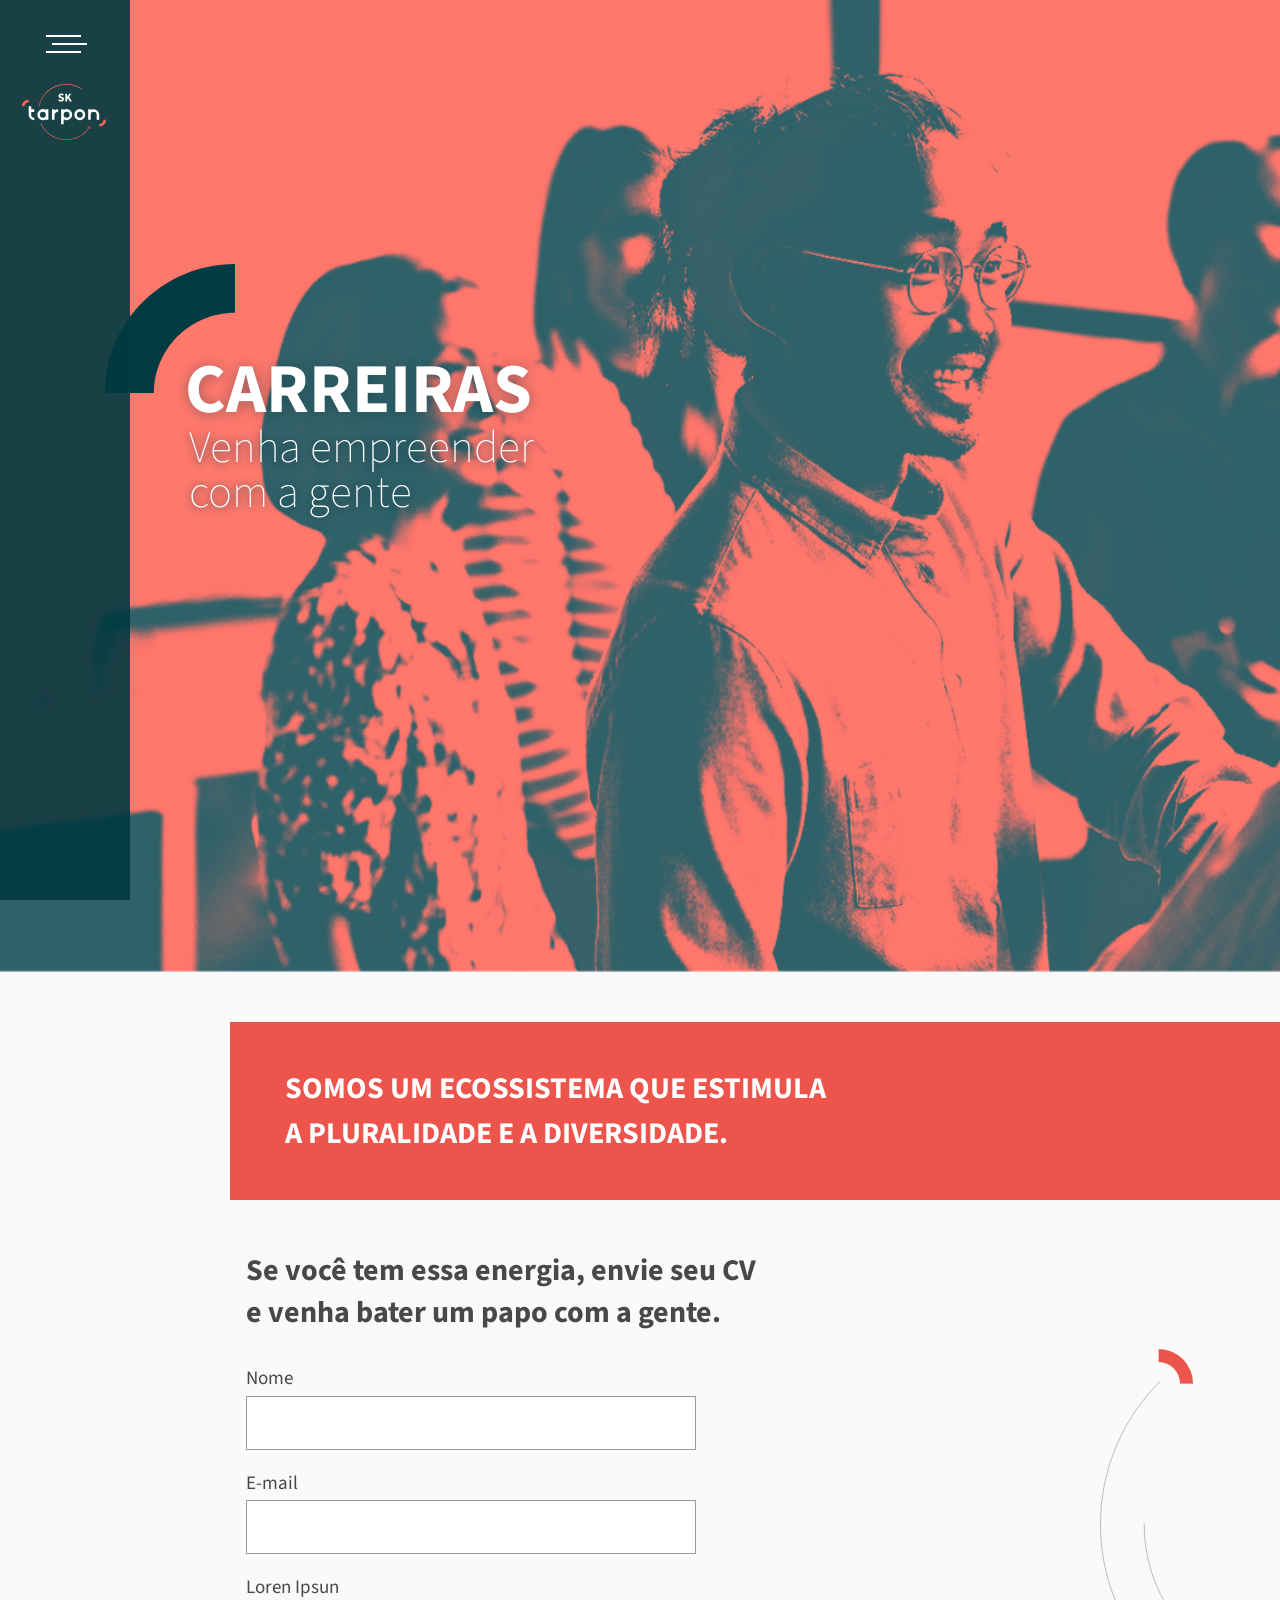
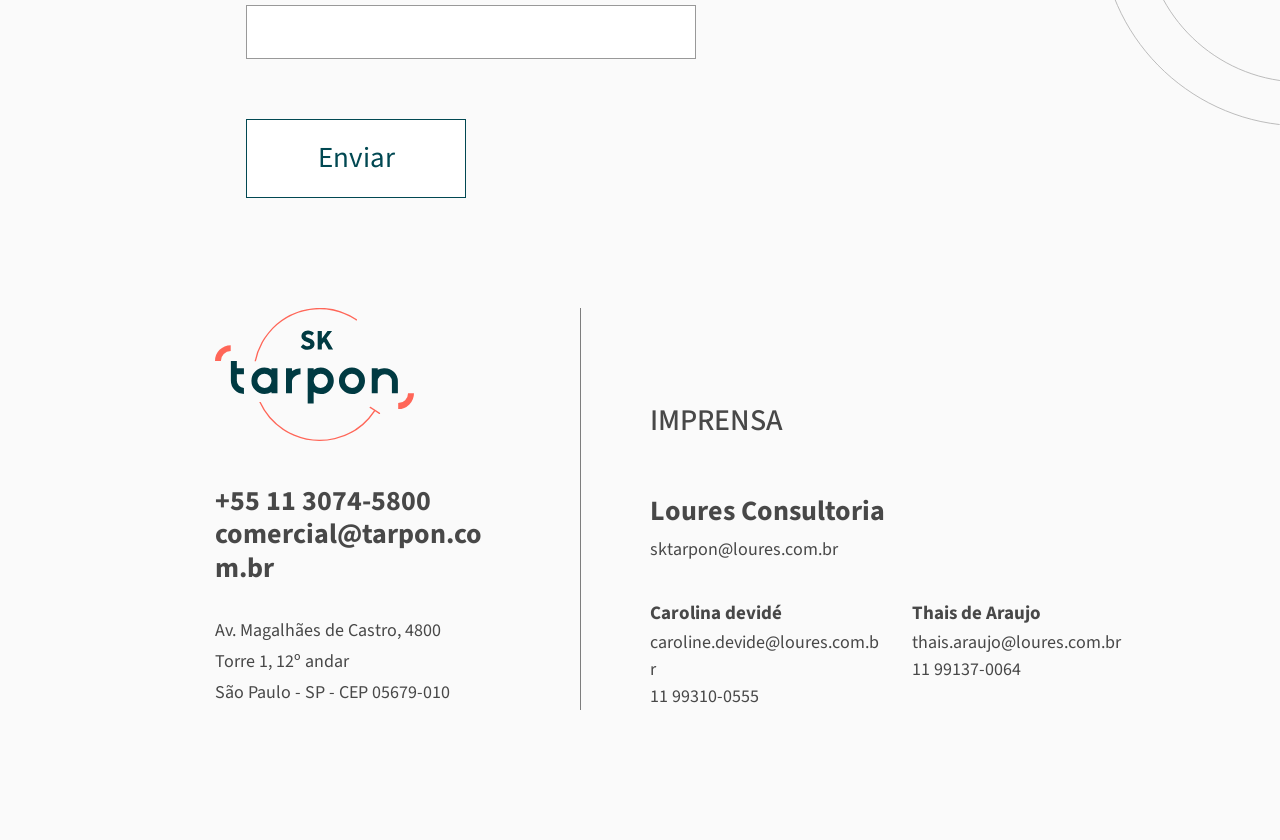
==== pages/carreira.html @ 8fcf35c8 "Add carreiras page" ====
<!DOCTYPE html>
<html lang="en">

    <head>
        <!-- partial:../partials/__head.html -->

        
        <meta charset="UTF-8">
        <meta name="viewport" content="width=device-width, initial-scale=1.0">
        <meta http-equiv="X-UA-Compatible" content="ie=edge">
        <title>SK Tarpon • Mais do que uma gestora, um HUB de empreendedorismo.</title>
        <link rel="icon" href="/images/ico/favicon.png"/>

        <!-- Load META-TAGS for SEO -->
        <meta http-equiv="Content-Type" content="text/html; charset=utf-8"/>
        <meta name="keywords" content=""/>
        <META NAME="Googlebot" CONTENT="index,follow">
        <META NAME="robots" CONTENT="index,follow">
        <META NAME="Identifier-URL" CONTENT="http://www.sktarpon.com.br">
        <META NAME="url" CONTENT="http://www.sktarpon.com.br">
        <META NAME="Language" CONTENT="PT-BR">
        <META NAME="content-language" CONTENT="pt-br">
        <META NAME="distribution" CONTENT="Global">
        <META NAME="coverage" CONTENT="Worldwide">
        <META NAME="Author" CONTENT="SKTarpon">
        <META NAME="Generator" CONTENT="">
        <meta
            name="description"
            content="Mais do que uma gestura, um hub de empreendedorismo."/>

        <!-- Load META-TAGS for SOCIAL MEDIAS -->
        <meta property="og:title" content="SK Tarpon">
        <meta
            property="og:description"
            content="Mais do que uma gestura, um hub de empreendedorismo.">
        <meta property="og:image" content="http://www.sktarpon.com.br">
        <meta property="og:url" content="http://www.sktarpon.com.br">
        <meta property="og:type" content="website"/>
        <meta name="twitter:card" content="summary_large_image">
        <meta property="og:site_name" content="dom.com.br">
        <meta name="twitter:image:alt" content="Title">
        <meta property="fb:app_id" content="_app_id"/>
        <meta name="twitter:site" content="@app">

        <!-- Load Font -->
        <link rel="preconnect" href="https://fonts.gstatic.com">
        <link href="https://fonts.googleapis.com/css2?family=Source+Sans+Pro:wght@200;300;400;600;700&display=swap" rel="stylesheet">

        <!-- Vendor JS -->
        <script src="../vendors/js/vendor.bundle.base.js" defer></script>

        <!-- Custom JS -->
        <script src="../js/main.js" defer></script>
        <script src="../js/carousels.js" defer></script>
        <script src="../js/responsivenav.js" defer></script>
        <script src="../js/modal.js" defer></script>
        <script src="../js/forms.js" defer></script>
        <script src="../js/parallax.js" defer></script>
        <script src="../js/inputmasks.js" defer></script>

        <!-- Vendor CSS -->
        <link rel="stylesheet" href="../vendors/css/vendor.bundle.base.css">

        <!-- Custom CSS -->
        <link rel="stylesheet" href="../css/style.css">

        <!-- Load FONT AWESOME -->
        <link
            rel="stylesheet"
            href="https://use.fontawesome.com/releases/v5.8.2/css/all.css"
            integrity="sha384-oS3vJWv+0UjzBfQzYUhtDYW+Pj2yciDJxpsK1OYPAYjqT085Qq/1cq5FLXAZQ7Ay"
            crossorigin="anonymous">
        <link
            rel="stylesheet"
            href="https://stackpath.bootstrapcdn.com/font-awesome/4.7.0/css/font-awesome.min.css">


        <!-- partial -->
    </head>

    <body class="wow fadeIn">
        <!-- partial:../partials/__main-nav.html -->

        <nav class="main-nav wow fadeInLeft" data-wow-delay="0.3s" id="main-nav">
    <div class="main-nav__bg"></div>
    <div class="main-nav__content">
        <div class="main-nav__top">
            <button data-toggle="main-nav" class="main-nav__toggler">
                <div></div>
                <div></div>
                <div></div>
            </button>
            <div class="main-nav__brand">
                <a href="#">
                    <img src="../images/ico/logo.svg" alt="Logo SKTarpon">
                </a>
            </div>
        </div>
        <div class="main-nav__inner">
            <ul class="main-nav__links">
                <li>
                    <a href="#">Home</a>
                </li>
                <li>
                    <a href="#">A SK Tarpon</a>
                </li>
                <li>
                    <a href="#">Ecossistema SK Tarpon</a>
                </li>
                <li>
                    <a href="#">Nosso DNA</a>
                </li>
                <li>
                    <a href="#">Nosso time</a>
                </li>
                <li>
                    <a href="#">Carreiras</a>
                </li>
                <li>
                    <a href="#">Imprensa</a>
                </li>
            </ul>

            <div class="main-nav__contacts">
                <p>
                    <b>+55 11 3074-5800</b>
                    <br/>
                    <b>comercial@tarpon.com.br</b>
                </p>
                <p>
                    Av. Magalhães de Castro, 4800<br/>
                    Torre 1, 12º andar
                    <br/>
                    São Paulo - SP - CEP 05679-010
                </p>

                <div class="langs">
                    <a href="#" class="active">PT</a>
                    |
                    <a href="#">EN</a>
                    |
                    <a href="#">ESP</a>
                </div>
            </div>
        </div>
    </div>
</nav>

        <!-- partial -->

        <main>
            <section
                id="interna-header"
                class="interna-header wow zoomIn"
                data-wow-delay="0.3s"
                style="background-image: url('../images/bg/bg-carreira.png');">
                <div class="interna-container">
                    <div class="container">
                        <div class="interna-header__caption">
                            <h1 class="title wow fadeInUp mt-5" data-wow-delay="0.4s">
                                <img
                                    src="../images/bg/shape-header-blue.svg"
                                    alt=""
                                    class="shape-top wow fadeInLeft"
                                    data-wow-delay="0.6s">
                                Carreiras
                            </h1>
                            <h2 class="subtitle wow fadeInUp" data-wow-delay="0.6s">
                                <p>
                                    Venha empreender
                                    <br/>
                                    com a gente
                                </p>
                            </h2>
                        </div>
                    </div>
                </div>
            </section>

            <section id="carreiras" class="carreiras">
                <img src="../images/bg/shape-right-2.svg" alt="" class="shape-right">
                <div class="carreiras__banner wow fadeInRight" data-wow-delay="0.3s">
                    <h4 class="title">
                        Somos um ecossistema que estimula a pluralidade e a diversidade.
                    </h4>
                </div>
                <div class="container-interna">
                    <div class="container">
                        <div class="content">
                            <h2 class="carreiras__title wow fadeInUp" data-wow-delay="0.4s">
                                <p>Se você tem essa energia, envie seu CV e venha bater um papo com a gente.</p>
                            </h2>

                            <form id="carreiras-form" action="#" class="carreiras__form">
                                <div class="input-group  wow fadeInUp" data-wow-delay="0.5s">
                                    <label for="#">Nome</label>
                                    <input type="text" name="nome">
                                </div>
                                <div class="input-group  wow fadeInUp" data-wow-delay="0.5s">
                                    <label for="#">E-mail</label>
                                    <input type="text" name="email">
                                </div>
                                <div class="input-group  wow fadeInUp" data-wow-delay="0.5s">
                                    <label for="#">Loren Ipsun</label>
                                    <input type="text" name="loren">
                                </div>

                                <button type="submit" class="submit wow fadeInUp">
                                    <span class="text">Enviar
                                    </span>
                                    <img class="arrow" src="../images/ico/custom-arrow-2.png" alt="">
                                </button>
                            </form>
                        </div>
                    </div>
                </div>
            </section>
        </main>

        <div class="nosso-time__modal" id="time-modal-1" data-visible="false">
            <button
                class="close"
                data-toggle="time-modal"
                data-target="#time-modal-1"
                title="fechar"></button>
            <div class="content">

                <img src="../images/bg/grafismo-linha.svg" alt="" class="shape-left">

                <div class="row h-100">
                    <div class="col-lg-6 pt-lg-3">
                        <div class="about ">
                            <h3 class="nome">
                                Marcelo Lima
                            </h3>
                            <h4 class="cargo">
                                Cofundador da SK Tarpon,<br/>
                                e 10b
                            </h4>
                            <div class="desc pr-lg-5">
                                <div class="pr-xl-4">
                                    <p>
                                        Formado em Direito pela Universidade de São Paulo (USP), tem MBA pela Fundação
                                        Getúlio Vargas (FGV) e estudou na Escola de Negócios da Universidade de
                                        Stanford, nos Estados Unidos.</p>
                                    <p>Anteriormente, foi vice-presidente do Itaú BBA e trabalhou em instituições
                                        americanas como Merrill Lynch e JP Morgan Chase & Co.</p>
                                    <p>
                                        É membro do conselho de administração da Petlove (negócio controlado pelo fundo
                                        Kamaroopin) e integrou a administração de empresas como Hering, Somos Educação e
                                        Cremer.
                                    </p>
                                </div>
                            </div>
                            <div class="social">
                                <a href="#" title="Linkedin">
                                    <img src="../images/ico/linkdin-lg.png" alt="">
                                </a>
                            </div>
                        </div>
                    </div>
                    <div class="col-lg-6 right">
                        <div class="depoimento">
                            <p>
                                A 10b nasceu a partir de um diagnóstico: até 2050, o mundo terá 10 bilhões de
                                pessoas. Alimentar tanta gente será um desafio. Nossa visão estratégica é criar
                                uma plataforma que una agronegócio e alimentação. Estamos certos de que
                                estaremos bem posicionados nesses setores.
                            </p>
                        </div>
                    </div>
                </div>
            </div>
        </div>

        <div class="nosso-time__modal" id="time-modal-2" data-visible="false">
            <button
                class="close"
                data-toggle="time-modal"
                data-target="#time-modal-2"
                title="fechar"></button>
            <div class="content">

                <img src="../images/bg/grafismo-linha.svg" alt="" class="shape-left">

                <div class="row h-100">
                    <div class="col-lg-6 pt-lg-3">
                        <div class="about ">
                            <h3 class="nome">
                                Pedro Faria
                            </h3>
                            <h4 class="cargo">
                                Cofundador da SK Tarpon,<br/>
                                Tarpon e Kamaroopin
                            </h4>
                            <div class="desc pr-lg-5">
                                <div class="pr-xl-4">
                                    <p>
                                        Pedro é formado em Administração pela Fundação Getúlio Vargas e tem MBA em
                                        Finanças e Empreendedorismo pela Escola de Negócios da Universidade de Chicago.</p>
                                    <p>
                                        É presidente da Petlove e conselheiro do Consorciei – dois negócios do portfólio
                                        da Kamaroopin.</p>
                                    <p>É, ainda, associado fundador do Estímulo 2020.
                                    </p>
                                    <p>Exerceu, durante três anos, a função de CEO da BRF.</p>
                                </div>
                            </div>
                            <div class="social">
                                <a href="#" title="Linkedin">
                                    <img src="../images/ico/linkdin-lg.png" alt="">
                                </a>
                            </div>
                        </div>
                    </div>
                    <div class="col-lg-6 right">
                        <div class="depoimento pr-lg-5">
                            <div class="pr-lg-5">
                                <div class="pr-lg-5">
                                    <div class="pr-lg-5">
                                        <div class="pr-lg-5">
                                            <div class="pr-lg-5">
                                                <p>
                                                    Queremos atribuir significado às coisas. Não existe crescimento sem um propósito
                                                    nítido. Para isso, investimos nossos esforços em conhecer bem o cliente. Temos
                                                    foco. Esse é o nosso diferencial competitivo na Kamaroopin.
                                                </p>
                                            </div>
                                        </div>
                                    </div>
                                </div>
                            </div>
                        </div>
                    </div>
                </div>
            </div>
        </div>

        <div class="nosso-time__modal" id="time-modal-3" data-visible="false">
            <button
                class="close"
                data-toggle="time-modal"
                data-target="#time-modal-3"
                title="fechar"></button>
            <div class="content">

                <img src="../images/bg/grafismo-linha.svg" alt="" class="shape-left">

                <div class="row h-100">
                    <div class="col-lg-6">
                        <div class="about">
                            <h3 class="nome">
                                Vasco Oliveira
                            </h3>
                            <h4 class="cargo">
                                Cofundador da SK Tarpon<br/>
                                e Niche Partners
                            </h4>
                            <div class="desc">
                                <p>
                                    Formado em Direito pela Universidade de São Paulo (USP), tem MBA pela Fundação
                                    Dom Cabral e MBA pela Fundação Getulio Vargas (FGV).
                                </p>
                                <p>Acumula 22 anos de experiência na AGV Logística, empresa que fundou em 1998 e
                                    onde exerceu o cargo de CEO e de presidente do Conselho de Administração até
                                    2020.</p>
                                <p>
                                    Está ainda no Instituto C, uma organização social sem fins lucrativos, como
                                    membro do Conselho de Administração desde 2016. Foi também presidente do
                                    Conselho da Abol Brasil (Associação Brasileira de Operadores Logísticos).</p>
                            </div>
                            <div class="social">
                                <a href="#" title="Linkedin">
                                    <img src="../images/ico/linkdin-lg.png" alt="">
                                </a>
                            </div>
                        </div>
                    </div>
                    <div class="col-lg-6 right pr-lg-5">
                        <div class="depoimento pr-lg-5">
                            <div class="pr-lg-5">
                                <div class="pr-lg-5">
                                    <div class="pr-lg-5">
                                        <div class="pr-lg-5">
                                            <p>
                                                Sabemos bem a dor de quem é empreendedor. Com a Niche Partners, vamos estruturar
                                                esse conhecimento. Queremos fomentar negócios de nicho perenes, que entreguem
                                                resultados sustentáveis a longo prazo. Essa é a nossa visão.
                                            </p>
                                        </div>
                                    </div>
                                </div>
                            </div>
                        </div>
                    </div>
                </div>
            </div>
        </div>

        <div class="nosso-time__modal" id="time-modal-4" data-visible="false">
            <button
                class="close"
                data-toggle="time-modal"
                data-target="#time-modal-4"
                title="fechar"></button>
            <div class="content">

                <img src="../images/bg/grafismo-linha.svg" alt="" class="shape-left">

                <div class="row h-100">
                    <div class="col-lg-6 pt-lg-3">
                        <div class="about ">
                            <h3 class="nome">
                                Zeca Magalhães
                            </h3>
                            <h4 class="cargo">
                                Cofundador da SK Tarpon,<br/>
                                Tarpon Capital e Omega Energia
                            </h4>
                            <div class="desc pr-lg-5">
                                <div class="pr-xl-4">
                                    <p>Fundou a Tarpon em 2002, com apenas 24 anos de idade.
                                    </p>

                                    <p>Em sua carreira, acumula passagens por empresas como Banco Patrimônio/Salomon
                                        Brothers, JP Morgan/Chase, GP Investimentos e Semco Group.</p>

                                    <p>Em 2016 foi um dos nomes entrevistados no livro “Fora da Curva” (Portfolio
                                        Penguin, 216 páginas), onde faz reflexões sobre o mundo dos investimentos e
                                        comenta erros e acertos antes de investir.</p>
                                </div>
                            </div>
                            <div class="social">
                                <a href="#" title="Linkedin">
                                    <img src="../images/ico/linkdin-lg.png" alt="">
                                </a>
                            </div>
                        </div>
                    </div>
                    <div class="col-lg-6 right pr-lg-5">
                        <div class="depoimento pr-lg-5">
                            <div class="pr-lg-5">
                                <div class="pr-lg-5">
                                    <div class="pr-lg-4">

                                        <p>
                                            Evoluímos. Incorporamos novos aprendizados. O ecossistema SK Tarpon possibilita
                                            estruturar nossas teses com o perfil que sempre nos diferenciou: com propriedade
                                            e profundidade. Vamos investir em oportunidades que aliem boa governança e
                                            atenção total aos aspectos social e ambiental.
                                        </p>

                                    </div>
                                </div>
                            </div>
                        </div>
                    </div>
                </div>
            </div>
        </div>
    </div>

    <!-- partial:../partials/__footer.html -->

    <footer class="main-footer wow fadeInUp" data-wow-delay="0.3s">
    <div class="container-interna">
        <div class="container">
            <button class="scroll-top"></button>
            <div class="row">
                <div class="col-md-4">
                    <a href="#">
                        <img class="main-img" src="../images/ico/logo-footer.svg" alt=""></a>

                        <h3 class="mt-2 mt-lg-4">
                            +55 11 3074-5800
                            <br/>
                            comercial@tarpon.com.br
                        </h3>

                        <p class="mb-1 pt-2 mt-lg-4">
                            Av. Magalhães de Castro, 4800
                        </p>
                        <p class="mb-1">
                            Torre 1, 12º andar
                        </p>
                        <p class="mb-1">
                            São Paulo - SP - CEP 05679-010
                        </p>
                    </div>
                    <div class="col-md-8 right-content">
                        <h4 class="pt-3 pt-lg-5 mt-lg-4">
                            Imprensa
                        </h4>

                        <h3 class="pt-2 pt-lg-5">
                            Loures Consultoria
                        </h3>
                        <p>
                            sktarpon@loures.com.br
                        </p>

                        <div class="row pt-2 pt-lg-4">
                            <div class="col-lg-6">
                                <h6>
                                    Carolina devidé
                                </h6>
                                <p class="mb-0">
                                    caroline.devide@loures.com.br
                                    <br/>
                                    11 99310-0555
                                </p>
                            </div>
                            <div class="col-lg-6 mt-2 mt-lg-0">
                                <h6>
                                    Thais de Araujo
                                </h6>
                                <p class="mb-0">
                                    thais.araujo@loures.com.br<br/>
                                    11 99137-0064
                                </p>
                            </div>
                        </div>
                    </div>
                </div>
            </div>
        </div>
    </footer>

    <!-- partial -->

</body>

</html>
---- vendors/css/vendor.bundle.base.css ----
@charset "UTF-8";

/*!
 * animate.css -http://daneden.me/animate
 * Version - 3.7.0
 * Licensed under the MIT license - http://opensource.org/licenses/MIT
 *
 * Copyright (c) 2018 Daniel Eden
 */

@-webkit-keyframes bounce{0%,20%,53%,80%,to{-webkit-animation-timing-function:cubic-bezier(.215,.61,.355,1);-webkit-transform:translateZ(0);animation-timing-function:cubic-bezier(.215,.61,.355,1);transform:translateZ(0)}40%,43%{-webkit-animation-timing-function:cubic-bezier(.755,.05,.855,.06);-webkit-transform:translate3d(0,-30px,0);animation-timing-function:cubic-bezier(.755,.05,.855,.06);transform:translate3d(0,-30px,0)}70%{-webkit-animation-timing-function:cubic-bezier(.755,.05,.855,.06);-webkit-transform:translate3d(0,-15px,0);animation-timing-function:cubic-bezier(.755,.05,.855,.06);transform:translate3d(0,-15px,0)}90%{-webkit-transform:translate3d(0,-4px,0);transform:translate3d(0,-4px,0)}}@keyframes bounce{0%,20%,53%,80%,to{-webkit-animation-timing-function:cubic-bezier(.215,.61,.355,1);-webkit-transform:translateZ(0);animation-timing-function:cubic-bezier(.215,.61,.355,1);transform:translateZ(0)}40%,43%{-webkit-animation-timing-function:cubic-bezier(.755,.05,.855,.06);-webkit-transform:translate3d(0,-30px,0);animation-timing-function:cubic-bezier(.755,.05,.855,.06);transform:translate3d(0,-30px,0)}70%{-webkit-animation-timing-function:cubic-bezier(.755,.05,.855,.06);-webkit-transform:translate3d(0,-15px,0);animation-timing-function:cubic-bezier(.755,.05,.855,.06);transform:translate3d(0,-15px,0)}90%{-webkit-transform:translate3d(0,-4px,0);transform:translate3d(0,-4px,0)}}.bounce{-webkit-animation-name:bounce;-webkit-transform-origin:center bottom;animation-name:bounce;transform-origin:center bottom}@-webkit-keyframes flash{0%,50%,to{opacity:1}25%,75%{opacity:0}}@keyframes flash{0%,50%,to{opacity:1}25%,75%{opacity:0}}.flash{-webkit-animation-name:flash;animation-name:flash}@-webkit-keyframes pulse{0%{-webkit-transform:scaleX(1);transform:scaleX(1)}50%{-webkit-transform:scale3d(1.05,1.05,1.05);transform:scale3d(1.05,1.05,1.05)}to{-webkit-transform:scaleX(1);transform:scaleX(1)}}@keyframes pulse{0%{-webkit-transform:scaleX(1);transform:scaleX(1)}50%{-webkit-transform:scale3d(1.05,1.05,1.05);transform:scale3d(1.05,1.05,1.05)}to{-webkit-transform:scaleX(1);transform:scaleX(1)}}.pulse{-webkit-animation-name:pulse;animation-name:pulse}@-webkit-keyframes rubberBand{0%{-webkit-transform:scaleX(1);transform:scaleX(1)}30%{-webkit-transform:scale3d(1.25,.75,1);transform:scale3d(1.25,.75,1)}40%{-webkit-transform:scale3d(.75,1.25,1);transform:scale3d(.75,1.25,1)}50%{-webkit-transform:scale3d(1.15,.85,1);transform:scale3d(1.15,.85,1)}65%{-webkit-transform:scale3d(.95,1.05,1);transform:scale3d(.95,1.05,1)}75%{-webkit-transform:scale3d(1.05,.95,1);transform:scale3d(1.05,.95,1)}to{-webkit-transform:scaleX(1);transform:scaleX(1)}}@keyframes rubberBand{0%{-webkit-transform:scaleX(1);transform:scaleX(1)}30%{-webkit-transform:scale3d(1.25,.75,1);transform:scale3d(1.25,.75,1)}40%{-webkit-transform:scale3d(.75,1.25,1);transform:scale3d(.75,1.25,1)}50%{-webkit-transform:scale3d(1.15,.85,1);transform:scale3d(1.15,.85,1)}65%{-webkit-transform:scale3d(.95,1.05,1);transform:scale3d(.95,1.05,1)}75%{-webkit-transform:scale3d(1.05,.95,1);transform:scale3d(1.05,.95,1)}to{-webkit-transform:scaleX(1);transform:scaleX(1)}}.rubberBand{-webkit-animation-name:rubberBand;animation-name:rubberBand}@-webkit-keyframes shake{0%,to{-webkit-transform:translateZ(0);transform:translateZ(0)}10%,30%,50%,70%,90%{-webkit-transform:translate3d(-10px,0,0);transform:translate3d(-10px,0,0)}20%,40%,60%,80%{-webkit-transform:translate3d(10px,0,0);transform:translate3d(10px,0,0)}}@keyframes shake{0%,to{-webkit-transform:translateZ(0);transform:translateZ(0)}10%,30%,50%,70%,90%{-webkit-transform:translate3d(-10px,0,0);transform:translate3d(-10px,0,0)}20%,40%,60%,80%{-webkit-transform:translate3d(10px,0,0);transform:translate3d(10px,0,0)}}.shake{-webkit-animation-name:shake;animation-name:shake}@-webkit-keyframes headShake{0%{-webkit-transform:translateX(0);transform:translateX(0)}6.5%{-webkit-transform:translateX(-6px) rotateY(-9deg);transform:translateX(-6px) rotateY(-9deg)}18.5%{-webkit-transform:translateX(5px) rotateY(7deg);transform:translateX(5px) rotateY(7deg)}31.5%{-webkit-transform:translateX(-3px) rotateY(-5deg);transform:translateX(-3px) rotateY(-5deg)}43.5%{-webkit-transform:translateX(2px) rotateY(3deg);transform:translateX(2px) rotateY(3deg)}50%{-webkit-transform:translateX(0);transform:translateX(0)}}@keyframes headShake{0%{-webkit-transform:translateX(0);transform:translateX(0)}6.5%{-webkit-transform:translateX(-6px) rotateY(-9deg);transform:translateX(-6px) rotateY(-9deg)}18.5%{-webkit-transform:translateX(5px) rotateY(7deg);transform:translateX(5px) rotateY(7deg)}31.5%{-webkit-transform:translateX(-3px) rotateY(-5deg);transform:translateX(-3px) rotateY(-5deg)}43.5%{-webkit-transform:translateX(2px) rotateY(3deg);transform:translateX(2px) rotateY(3deg)}50%{-webkit-transform:translateX(0);transform:translateX(0)}}.headShake{-webkit-animation-name:headShake;-webkit-animation-timing-function:ease-in-out;animation-name:headShake;animation-timing-function:ease-in-out}@-webkit-keyframes swing{20%{-webkit-transform:rotate(15deg);transform:rotate(15deg)}40%{-webkit-transform:rotate(-10deg);transform:rotate(-10deg)}60%{-webkit-transform:rotate(5deg);transform:rotate(5deg)}80%{-webkit-transform:rotate(-5deg);transform:rotate(-5deg)}to{-webkit-transform:rotate(0deg);transform:rotate(0deg)}}@keyframes swing{20%{-webkit-transform:rotate(15deg);transform:rotate(15deg)}40%{-webkit-transform:rotate(-10deg);transform:rotate(-10deg)}60%{-webkit-transform:rotate(5deg);transform:rotate(5deg)}80%{-webkit-transform:rotate(-5deg);transform:rotate(-5deg)}to{-webkit-transform:rotate(0deg);transform:rotate(0deg)}}.swing{-webkit-animation-name:swing;-webkit-transform-origin:top center;animation-name:swing;transform-origin:top center}@-webkit-keyframes tada{0%{-webkit-transform:scaleX(1);transform:scaleX(1)}10%,20%{-webkit-transform:scale3d(.9,.9,.9) rotate(-3deg);transform:scale3d(.9,.9,.9) rotate(-3deg)}30%,50%,70%,90%{-webkit-transform:scale3d(1.1,1.1,1.1) rotate(3deg);transform:scale3d(1.1,1.1,1.1) rotate(3deg)}40%,60%,80%{-webkit-transform:scale3d(1.1,1.1,1.1) rotate(-3deg);transform:scale3d(1.1,1.1,1.1) rotate(-3deg)}to{-webkit-transform:scaleX(1);transform:scaleX(1)}}@keyframes tada{0%{-webkit-transform:scaleX(1);transform:scaleX(1)}10%,20%{-webkit-transform:scale3d(.9,.9,.9) rotate(-3deg);transform:scale3d(.9,.9,.9) rotate(-3deg)}30%,50%,70%,90%{-webkit-transform:scale3d(1.1,1.1,1.1) rotate(3deg);transform:scale3d(1.1,1.1,1.1) rotate(3deg)}40%,60%,80%{-webkit-transform:scale3d(1.1,1.1,1.1) rotate(-3deg);transform:scale3d(1.1,1.1,1.1) rotate(-3deg)}to{-webkit-transform:scaleX(1);transform:scaleX(1)}}.tada{-webkit-animation-name:tada;animation-name:tada}@-webkit-keyframes wobble{0%{-webkit-transform:translateZ(0);transform:translateZ(0)}15%{-webkit-transform:translate3d(-25%,0,0) rotate(-5deg);transform:translate3d(-25%,0,0) rotate(-5deg)}30%{-webkit-transform:translate3d(20%,0,0) rotate(3deg);transform:translate3d(20%,0,0) rotate(3deg)}45%{-webkit-transform:translate3d(-15%,0,0) rotate(-3deg);transform:translate3d(-15%,0,0) rotate(-3deg)}60%{-webkit-transform:translate3d(10%,0,0) rotate(2deg);transform:translate3d(10%,0,0) rotate(2deg)}75%{-webkit-transform:translate3d(-5%,0,0) rotate(-1deg);transform:translate3d(-5%,0,0) rotate(-1deg)}to{-webkit-transform:translateZ(0);transform:translateZ(0)}}@keyframes wobble{0%{-webkit-transform:translateZ(0);transform:translateZ(0)}15%{-webkit-transform:translate3d(-25%,0,0) rotate(-5deg);transform:translate3d(-25%,0,0) rotate(-5deg)}30%{-webkit-transform:translate3d(20%,0,0) rotate(3deg);transform:translate3d(20%,0,0) rotate(3deg)}45%{-webkit-transform:translate3d(-15%,0,0) rotate(-3deg);transform:translate3d(-15%,0,0) rotate(-3deg)}60%{-webkit-transform:translate3d(10%,0,0) rotate(2deg);transform:translate3d(10%,0,0) rotate(2deg)}75%{-webkit-transform:translate3d(-5%,0,0) rotate(-1deg);transform:translate3d(-5%,0,0) rotate(-1deg)}to{-webkit-transform:translateZ(0);transform:translateZ(0)}}.wobble{-webkit-animation-name:wobble;animation-name:wobble}@-webkit-keyframes jello{0%,11.1%,to{-webkit-transform:translateZ(0);transform:translateZ(0)}22.2%{-webkit-transform:skewX(-12.5deg) skewY(-12.5deg);transform:skewX(-12.5deg) skewY(-12.5deg)}33.3%{-webkit-transform:skewX(6.25deg) skewY(6.25deg);transform:skewX(6.25deg) skewY(6.25deg)}44.4%{-webkit-transform:skewX(-3.125deg) skewY(-3.125deg);transform:skewX(-3.125deg) skewY(-3.125deg)}55.5%{-webkit-transform:skewX(1.5625deg) skewY(1.5625deg);transform:skewX(1.5625deg) skewY(1.5625deg)}66.6%{-webkit-transform:skewX(-.78125deg) skewY(-.78125deg);transform:skewX(-.78125deg) skewY(-.78125deg)}77.7%{-webkit-transform:skewX(.390625deg) skewY(.390625deg);transform:skewX(.390625deg) skewY(.390625deg)}88.8%{-webkit-transform:skewX(-.1953125deg) skewY(-.1953125deg);transform:skewX(-.1953125deg) skewY(-.1953125deg)}}@keyframes jello{0%,11.1%,to{-webkit-transform:translateZ(0);transform:translateZ(0)}22.2%{-webkit-transform:skewX(-12.5deg) skewY(-12.5deg);transform:skewX(-12.5deg) skewY(-12.5deg)}33.3%{-webkit-transform:skewX(6.25deg) skewY(6.25deg);transform:skewX(6.25deg) skewY(6.25deg)}44.4%{-webkit-transform:skewX(-3.125deg) skewY(-3.125deg);transform:skewX(-3.125deg) skewY(-3.125deg)}55.5%{-webkit-transform:skewX(1.5625deg) skewY(1.5625deg);transform:skewX(1.5625deg) skewY(1.5625deg)}66.6%{-webkit-transform:skewX(-.78125deg) skewY(-.78125deg);transform:skewX(-.78125deg) skewY(-.78125deg)}77.7%{-webkit-transform:skewX(.390625deg) skewY(.390625deg);transform:skewX(.390625deg) skewY(.390625deg)}88.8%{-webkit-transform:skewX(-.1953125deg) skewY(-.1953125deg);transform:skewX(-.1953125deg) skewY(-.1953125deg)}}.jello{-webkit-animation-name:jello;-webkit-transform-origin:center;animation-name:jello;transform-origin:center}@-webkit-keyframes heartBeat{0%{-webkit-transform:scale(1);transform:scale(1)}14%{-webkit-transform:scale(1.3);transform:scale(1.3)}28%{-webkit-transform:scale(1);transform:scale(1)}42%{-webkit-transform:scale(1.3);transform:scale(1.3)}70%{-webkit-transform:scale(1);transform:scale(1)}}@keyframes heartBeat{0%{-webkit-transform:scale(1);transform:scale(1)}14%{-webkit-transform:scale(1.3);transform:scale(1.3)}28%{-webkit-transform:scale(1);transform:scale(1)}42%{-webkit-transform:scale(1.3);transform:scale(1.3)}70%{-webkit-transform:scale(1);transform:scale(1)}}.heartBeat{-webkit-animation-duration:1.3s;-webkit-animation-name:heartBeat;-webkit-animation-timing-function:ease-in-out;animation-duration:1.3s;animation-name:heartBeat;animation-timing-function:ease-in-out}@-webkit-keyframes bounceIn{0%,20%,40%,60%,80%,to{-webkit-animation-timing-function:cubic-bezier(.215,.61,.355,1);animation-timing-function:cubic-bezier(.215,.61,.355,1)}0%{-webkit-transform:scale3d(.3,.3,.3);opacity:0;transform:scale3d(.3,.3,.3)}20%{-webkit-transform:scale3d(1.1,1.1,1.1);transform:scale3d(1.1,1.1,1.1)}40%{-webkit-transform:scale3d(.9,.9,.9);transform:scale3d(.9,.9,.9)}60%{-webkit-transform:scale3d(1.03,1.03,1.03);opacity:1;transform:scale3d(1.03,1.03,1.03)}80%{-webkit-transform:scale3d(.97,.97,.97);transform:scale3d(.97,.97,.97)}to{-webkit-transform:scaleX(1);opacity:1;transform:scaleX(1)}}@keyframes bounceIn{0%,20%,40%,60%,80%,to{-webkit-animation-timing-function:cubic-bezier(.215,.61,.355,1);animation-timing-function:cubic-bezier(.215,.61,.355,1)}0%{-webkit-transform:scale3d(.3,.3,.3);opacity:0;transform:scale3d(.3,.3,.3)}20%{-webkit-transform:scale3d(1.1,1.1,1.1);transform:scale3d(1.1,1.1,1.1)}40%{-webkit-transform:scale3d(.9,.9,.9);transform:scale3d(.9,.9,.9)}60%{-webkit-transform:scale3d(1.03,1.03,1.03);opacity:1;transform:scale3d(1.03,1.03,1.03)}80%{-webkit-transform:scale3d(.97,.97,.97);transform:scale3d(.97,.97,.97)}to{-webkit-transform:scaleX(1);opacity:1;transform:scaleX(1)}}.bounceIn{-webkit-animation-duration:.75s;-webkit-animation-name:bounceIn;animation-duration:.75s;animation-name:bounceIn}@-webkit-keyframes bounceInDown{0%,60%,75%,90%,to{-webkit-animation-timing-function:cubic-bezier(.215,.61,.355,1);animation-timing-function:cubic-bezier(.215,.61,.355,1)}0%{-webkit-transform:translate3d(0,-3000px,0);opacity:0;transform:translate3d(0,-3000px,0)}60%{-webkit-transform:translate3d(0,25px,0);opacity:1;transform:translate3d(0,25px,0)}75%{-webkit-transform:translate3d(0,-10px,0);transform:translate3d(0,-10px,0)}90%{-webkit-transform:translate3d(0,5px,0);transform:translate3d(0,5px,0)}to{-webkit-transform:translateZ(0);transform:translateZ(0)}}@keyframes bounceInDown{0%,60%,75%,90%,to{-webkit-animation-timing-function:cubic-bezier(.215,.61,.355,1);animation-timing-function:cubic-bezier(.215,.61,.355,1)}0%{-webkit-transform:translate3d(0,-3000px,0);opacity:0;transform:translate3d(0,-3000px,0)}60%{-webkit-transform:translate3d(0,25px,0);opacity:1;transform:translate3d(0,25px,0)}75%{-webkit-transform:translate3d(0,-10px,0);transform:translate3d(0,-10px,0)}90%{-webkit-transform:translate3d(0,5px,0);transform:translate3d(0,5px,0)}to{-webkit-transform:translateZ(0);transform:translateZ(0)}}.bounceInDown{-webkit-animation-name:bounceInDown;animation-name:bounceInDown}@-webkit-keyframes bounceInLeft{0%,60%,75%,90%,to{-webkit-animation-timing-function:cubic-bezier(.215,.61,.355,1);animation-timing-function:cubic-bezier(.215,.61,.355,1)}0%{-webkit-transform:translate3d(-3000px,0,0);opacity:0;transform:translate3d(-3000px,0,0)}60%{-webkit-transform:translate3d(25px,0,0);opacity:1;transform:translate3d(25px,0,0)}75%{-webkit-transform:translate3d(-10px,0,0);transform:translate3d(-10px,0,0)}90%{-webkit-transform:translate3d(5px,0,0);transform:translate3d(5px,0,0)}to{-webkit-transform:translateZ(0);transform:translateZ(0)}}@keyframes bounceInLeft{0%,60%,75%,90%,to{-webkit-animation-timing-function:cubic-bezier(.215,.61,.355,1);animation-timing-function:cubic-bezier(.215,.61,.355,1)}0%{-webkit-transform:translate3d(-3000px,0,0);opacity:0;transform:translate3d(-3000px,0,0)}60%{-webkit-transform:translate3d(25px,0,0);opacity:1;transform:translate3d(25px,0,0)}75%{-webkit-transform:translate3d(-10px,0,0);transform:translate3d(-10px,0,0)}90%{-webkit-transform:translate3d(5px,0,0);transform:translate3d(5px,0,0)}to{-webkit-transform:translateZ(0);transform:translateZ(0)}}.bounceInLeft{-webkit-animation-name:bounceInLeft;animation-name:bounceInLeft}@-webkit-keyframes bounceInRight{0%,60%,75%,90%,to{-webkit-animation-timing-function:cubic-bezier(.215,.61,.355,1);animation-timing-function:cubic-bezier(.215,.61,.355,1)}0%{-webkit-transform:translate3d(3000px,0,0);opacity:0;transform:translate3d(3000px,0,0)}60%{-webkit-transform:translate3d(-25px,0,0);opacity:1;transform:translate3d(-25px,0,0)}75%{-webkit-transform:translate3d(10px,0,0);transform:translate3d(10px,0,0)}90%{-webkit-transform:translate3d(-5px,0,0);transform:translate3d(-5px,0,0)}to{-webkit-transform:translateZ(0);transform:translateZ(0)}}@keyframes bounceInRight{0%,60%,75%,90%,to{-webkit-animation-timing-function:cubic-bezier(.215,.61,.355,1);animation-timing-function:cubic-bezier(.215,.61,.355,1)}0%{-webkit-transform:translate3d(3000px,0,0);opacity:0;transform:translate3d(3000px,0,0)}60%{-webkit-transform:translate3d(-25px,0,0);opacity:1;transform:translate3d(-25px,0,0)}75%{-webkit-transform:translate3d(10px,0,0);transform:translate3d(10px,0,0)}90%{-webkit-transform:translate3d(-5px,0,0);transform:translate3d(-5px,0,0)}to{-webkit-transform:translateZ(0);transform:translateZ(0)}}.bounceInRight{-webkit-animation-name:bounceInRight;animation-name:bounceInRight}@-webkit-keyframes bounceInUp{0%,60%,75%,90%,to{-webkit-animation-timing-function:cubic-bezier(.215,.61,.355,1);animation-timing-function:cubic-bezier(.215,.61,.355,1)}0%{-webkit-transform:translate3d(0,3000px,0);opacity:0;transform:translate3d(0,3000px,0)}60%{-webkit-transform:translate3d(0,-20px,0);opacity:1;transform:translate3d(0,-20px,0)}75%{-webkit-transform:translate3d(0,10px,0);transform:translate3d(0,10px,0)}90%{-webkit-transform:translate3d(0,-5px,0);transform:translate3d(0,-5px,0)}to{-webkit-transform:translateZ(0);transform:translateZ(0)}}@keyframes bounceInUp{0%,60%,75%,90%,to{-webkit-animation-timing-function:cubic-bezier(.215,.61,.355,1);animation-timing-function:cubic-bezier(.215,.61,.355,1)}0%{-webkit-transform:translate3d(0,3000px,0);opacity:0;transform:translate3d(0,3000px,0)}60%{-webkit-transform:translate3d(0,-20px,0);opacity:1;transform:translate3d(0,-20px,0)}75%{-webkit-transform:translate3d(0,10px,0);transform:translate3d(0,10px,0)}90%{-webkit-transform:translate3d(0,-5px,0);transform:translate3d(0,-5px,0)}to{-webkit-transform:translateZ(0);transform:translateZ(0)}}.bounceInUp{-webkit-animation-name:bounceInUp;animation-name:bounceInUp}@-webkit-keyframes bounceOut{20%{-webkit-transform:scale3d(.9,.9,.9);transform:scale3d(.9,.9,.9)}50%,55%{-webkit-transform:scale3d(1.1,1.1,1.1);opacity:1;transform:scale3d(1.1,1.1,1.1)}to{-webkit-transform:scale3d(.3,.3,.3);opacity:0;transform:scale3d(.3,.3,.3)}}@keyframes bounceOut{20%{-webkit-transform:scale3d(.9,.9,.9);transform:scale3d(.9,.9,.9)}50%,55%{-webkit-transform:scale3d(1.1,1.1,1.1);opacity:1;transform:scale3d(1.1,1.1,1.1)}to{-webkit-transform:scale3d(.3,.3,.3);opacity:0;transform:scale3d(.3,.3,.3)}}.bounceOut{-webkit-animation-duration:.75s;-webkit-animation-name:bounceOut;animation-duration:.75s;animation-name:bounceOut}@-webkit-keyframes bounceOutDown{20%{-webkit-transform:translate3d(0,10px,0);transform:translate3d(0,10px,0)}40%,45%{-webkit-transform:translate3d(0,-20px,0);opacity:1;transform:translate3d(0,-20px,0)}to{-webkit-transform:translate3d(0,2000px,0);opacity:0;transform:translate3d(0,2000px,0)}}@keyframes bounceOutDown{20%{-webkit-transform:translate3d(0,10px,0);transform:translate3d(0,10px,0)}40%,45%{-webkit-transform:translate3d(0,-20px,0);opacity:1;transform:translate3d(0,-20px,0)}to{-webkit-transform:translate3d(0,2000px,0);opacity:0;transform:translate3d(0,2000px,0)}}.bounceOutDown{-webkit-animation-name:bounceOutDown;animation-name:bounceOutDown}@-webkit-keyframes bounceOutLeft{20%{-webkit-transform:translate3d(20px,0,0);opacity:1;transform:translate3d(20px,0,0)}to{-webkit-transform:translate3d(-2000px,0,0);opacity:0;transform:translate3d(-2000px,0,0)}}@keyframes bounceOutLeft{20%{-webkit-transform:translate3d(20px,0,0);opacity:1;transform:translate3d(20px,0,0)}to{-webkit-transform:translate3d(-2000px,0,0);opacity:0;transform:translate3d(-2000px,0,0)}}.bounceOutLeft{-webkit-animation-name:bounceOutLeft;animation-name:bounceOutLeft}@-webkit-keyframes bounceOutRight{20%{-webkit-transform:translate3d(-20px,0,0);opacity:1;transform:translate3d(-20px,0,0)}to{-webkit-transform:translate3d(2000px,0,0);opacity:0;transform:translate3d(2000px,0,0)}}@keyframes bounceOutRight{20%{-webkit-transform:translate3d(-20px,0,0);opacity:1;transform:translate3d(-20px,0,0)}to{-webkit-transform:translate3d(2000px,0,0);opacity:0;transform:translate3d(2000px,0,0)}}.bounceOutRight{-webkit-animation-name:bounceOutRight;animation-name:bounceOutRight}@-webkit-keyframes bounceOutUp{20%{-webkit-transform:translate3d(0,-10px,0);transform:translate3d(0,-10px,0)}40%,45%{-webkit-transform:translate3d(0,20px,0);opacity:1;transform:translate3d(0,20px,0)}to{-webkit-transform:translate3d(0,-2000px,0);opacity:0;transform:translate3d(0,-2000px,0)}}@keyframes bounceOutUp{20%{-webkit-transform:translate3d(0,-10px,0);transform:translate3d(0,-10px,0)}40%,45%{-webkit-transform:translate3d(0,20px,0);opacity:1;transform:translate3d(0,20px,0)}to{-webkit-transform:translate3d(0,-2000px,0);opacity:0;transform:translate3d(0,-2000px,0)}}.bounceOutUp{-webkit-animation-name:bounceOutUp;animation-name:bounceOutUp}@-webkit-keyframes fadeIn{0%{opacity:0}to{opacity:1}}@keyframes fadeIn{0%{opacity:0}to{opacity:1}}.fadeIn{-webkit-animation-name:fadeIn;animation-name:fadeIn}@-webkit-keyframes fadeInDown{0%{-webkit-transform:translate3d(0,-100%,0);opacity:0;transform:translate3d(0,-100%,0)}to{-webkit-transform:translateZ(0);opacity:1;transform:translateZ(0)}}@keyframes fadeInDown{0%{-webkit-transform:translate3d(0,-100%,0);opacity:0;transform:translate3d(0,-100%,0)}to{-webkit-transform:translateZ(0);opacity:1;transform:translateZ(0)}}.fadeInDown{-webkit-animation-name:fadeInDown;animation-name:fadeInDown}@-webkit-keyframes fadeInDownBig{0%{-webkit-transform:translate3d(0,-2000px,0);opacity:0;transform:translate3d(0,-2000px,0)}to{-webkit-transform:translateZ(0);opacity:1;transform:translateZ(0)}}@keyframes fadeInDownBig{0%{-webkit-transform:translate3d(0,-2000px,0);opacity:0;transform:translate3d(0,-2000px,0)}to{-webkit-transform:translateZ(0);opacity:1;transform:translateZ(0)}}.fadeInDownBig{-webkit-animation-name:fadeInDownBig;animation-name:fadeInDownBig}@-webkit-keyframes fadeInLeft{0%{-webkit-transform:translate3d(-100%,0,0);opacity:0;transform:translate3d(-100%,0,0)}to{-webkit-transform:translateZ(0);opacity:1;transform:translateZ(0)}}@keyframes fadeInLeft{0%{-webkit-transform:translate3d(-100%,0,0);opacity:0;transform:translate3d(-100%,0,0)}to{-webkit-transform:translateZ(0);opacity:1;transform:translateZ(0)}}.fadeInLeft{-webkit-animation-name:fadeInLeft;animation-name:fadeInLeft}@-webkit-keyframes fadeInLeftBig{0%{-webkit-transform:translate3d(-2000px,0,0);opacity:0;transform:translate3d(-2000px,0,0)}to{-webkit-transform:translateZ(0);opacity:1;transform:translateZ(0)}}@keyframes fadeInLeftBig{0%{-webkit-transform:translate3d(-2000px,0,0);opacity:0;transform:translate3d(-2000px,0,0)}to{-webkit-transform:translateZ(0);opacity:1;transform:translateZ(0)}}.fadeInLeftBig{-webkit-animation-name:fadeInLeftBig;animation-name:fadeInLeftBig}@-webkit-keyframes fadeInRight{0%{-webkit-transform:translate3d(100%,0,0);opacity:0;transform:translate3d(100%,0,0)}to{-webkit-transform:translateZ(0);opacity:1;transform:translateZ(0)}}@keyframes fadeInRight{0%{-webkit-transform:translate3d(100%,0,0);opacity:0;transform:translate3d(100%,0,0)}to{-webkit-transform:translateZ(0);opacity:1;transform:translateZ(0)}}.fadeInRight{-webkit-animation-name:fadeInRight;animation-name:fadeInRight}@-webkit-keyframes fadeInRightBig{0%{-webkit-transform:translate3d(2000px,0,0);opacity:0;transform:translate3d(2000px,0,0)}to{-webkit-transform:translateZ(0);opacity:1;transform:translateZ(0)}}@keyframes fadeInRightBig{0%{-webkit-transform:translate3d(2000px,0,0);opacity:0;transform:translate3d(2000px,0,0)}to{-webkit-transform:translateZ(0);opacity:1;transform:translateZ(0)}}.fadeInRightBig{-webkit-animation-name:fadeInRightBig;animation-name:fadeInRightBig}@-webkit-keyframes fadeInUp{0%{-webkit-transform:translate3d(0,100%,0);opacity:0;transform:translate3d(0,100%,0)}to{-webkit-transform:translateZ(0);opacity:1;transform:translateZ(0)}}@keyframes fadeInUp{0%{-webkit-transform:translate3d(0,100%,0);opacity:0;transform:translate3d(0,100%,0)}to{-webkit-transform:translateZ(0);opacity:1;transform:translateZ(0)}}.fadeInUp{-webkit-animation-name:fadeInUp;animation-name:fadeInUp}@-webkit-keyframes fadeInUpBig{0%{-webkit-transform:translate3d(0,2000px,0);opacity:0;transform:translate3d(0,2000px,0)}to{-webkit-transform:translateZ(0);opacity:1;transform:translateZ(0)}}@keyframes fadeInUpBig{0%{-webkit-transform:translate3d(0,2000px,0);opacity:0;transform:translate3d(0,2000px,0)}to{-webkit-transform:translateZ(0);opacity:1;transform:translateZ(0)}}.fadeInUpBig{-webkit-animation-name:fadeInUpBig;animation-name:fadeInUpBig}@-webkit-keyframes fadeOut{0%{opacity:1}to{opacity:0}}@keyframes fadeOut{0%{opacity:1}to{opacity:0}}.fadeOut{-webkit-animation-name:fadeOut;animation-name:fadeOut}@-webkit-keyframes fadeOutDown{0%{opacity:1}to{-webkit-transform:translate3d(0,100%,0);opacity:0;transform:translate3d(0,100%,0)}}@keyframes fadeOutDown{0%{opacity:1}to{-webkit-transform:translate3d(0,100%,0);opacity:0;transform:translate3d(0,100%,0)}}.fadeOutDown{-webkit-animation-name:fadeOutDown;animation-name:fadeOutDown}@-webkit-keyframes fadeOutDownBig{0%{opacity:1}to{-webkit-transform:translate3d(0,2000px,0);opacity:0;transform:translate3d(0,2000px,0)}}@keyframes fadeOutDownBig{0%{opacity:1}to{-webkit-transform:translate3d(0,2000px,0);opacity:0;transform:translate3d(0,2000px,0)}}.fadeOutDownBig{-webkit-animation-name:fadeOutDownBig;animation-name:fadeOutDownBig}@-webkit-keyframes fadeOutLeft{0%{opacity:1}to{-webkit-transform:translate3d(-100%,0,0);opacity:0;transform:translate3d(-100%,0,0)}}@keyframes fadeOutLeft{0%{opacity:1}to{-webkit-transform:translate3d(-100%,0,0);opacity:0;transform:translate3d(-100%,0,0)}}.fadeOutLeft{-webkit-animation-name:fadeOutLeft;animation-name:fadeOutLeft}@-webkit-keyframes fadeOutLeftBig{0%{opacity:1}to{-webkit-transform:translate3d(-2000px,0,0);opacity:0;transform:translate3d(-2000px,0,0)}}@keyframes fadeOutLeftBig{0%{opacity:1}to{-webkit-transform:translate3d(-2000px,0,0);opacity:0;transform:translate3d(-2000px,0,0)}}.fadeOutLeftBig{-webkit-animation-name:fadeOutLeftBig;animation-name:fadeOutLeftBig}@-webkit-keyframes fadeOutRight{0%{opacity:1}to{-webkit-transform:translate3d(100%,0,0);opacity:0;transform:translate3d(100%,0,0)}}@keyframes fadeOutRight{0%{opacity:1}to{-webkit-transform:translate3d(100%,0,0);opacity:0;transform:translate3d(100%,0,0)}}.fadeOutRight{-webkit-animation-name:fadeOutRight;animation-name:fadeOutRight}@-webkit-keyframes fadeOutRightBig{0%{opacity:1}to{-webkit-transform:translate3d(2000px,0,0);opacity:0;transform:translate3d(2000px,0,0)}}@keyframes fadeOutRightBig{0%{opacity:1}to{-webkit-transform:translate3d(2000px,0,0);opacity:0;transform:translate3d(2000px,0,0)}}.fadeOutRightBig{-webkit-animation-name:fadeOutRightBig;animation-name:fadeOutRightBig}@-webkit-keyframes fadeOutUp{0%{opacity:1}to{-webkit-transform:translate3d(0,-100%,0);opacity:0;transform:translate3d(0,-100%,0)}}@keyframes fadeOutUp{0%{opacity:1}to{-webkit-transform:translate3d(0,-100%,0);opacity:0;transform:translate3d(0,-100%,0)}}.fadeOutUp{-webkit-animation-name:fadeOutUp;animation-name:fadeOutUp}@-webkit-keyframes fadeOutUpBig{0%{opacity:1}to{-webkit-transform:translate3d(0,-2000px,0);opacity:0;transform:translate3d(0,-2000px,0)}}@keyframes fadeOutUpBig{0%{opacity:1}to{-webkit-transform:translate3d(0,-2000px,0);opacity:0;transform:translate3d(0,-2000px,0)}}.fadeOutUpBig{-webkit-animation-name:fadeOutUpBig;animation-name:fadeOutUpBig}@-webkit-keyframes flip{0%{-webkit-animation-timing-function:ease-out;-webkit-transform:perspective(400px) scaleX(1) translateZ(0) rotateY(-1turn);animation-timing-function:ease-out;transform:perspective(400px) scaleX(1) translateZ(0) rotateY(-1turn)}40%{-webkit-animation-timing-function:ease-out;-webkit-transform:perspective(400px) scaleX(1) translateZ(150px) rotateY(-190deg);animation-timing-function:ease-out;transform:perspective(400px) scaleX(1) translateZ(150px) rotateY(-190deg)}50%{-webkit-animation-timing-function:ease-in;-webkit-transform:perspective(400px) scaleX(1) translateZ(150px) rotateY(-170deg);animation-timing-function:ease-in;transform:perspective(400px) scaleX(1) translateZ(150px) rotateY(-170deg)}80%{-webkit-animation-timing-function:ease-in;-webkit-transform:perspective(400px) scale3d(.95,.95,.95) translateZ(0) rotateY(0deg);animation-timing-function:ease-in;transform:perspective(400px) scale3d(.95,.95,.95) translateZ(0) rotateY(0deg)}to{-webkit-animation-timing-function:ease-in;-webkit-transform:perspective(400px) scaleX(1) translateZ(0) rotateY(0deg);animation-timing-function:ease-in;transform:perspective(400px) scaleX(1) translateZ(0) rotateY(0deg)}}@keyframes flip{0%{-webkit-animation-timing-function:ease-out;-webkit-transform:perspective(400px) scaleX(1) translateZ(0) rotateY(-1turn);animation-timing-function:ease-out;transform:perspective(400px) scaleX(1) translateZ(0) rotateY(-1turn)}40%{-webkit-animation-timing-function:ease-out;-webkit-transform:perspective(400px) scaleX(1) translateZ(150px) rotateY(-190deg);animation-timing-function:ease-out;transform:perspective(400px) scaleX(1) translateZ(150px) rotateY(-190deg)}50%{-webkit-animation-timing-function:ease-in;-webkit-transform:perspective(400px) scaleX(1) translateZ(150px) rotateY(-170deg);animation-timing-function:ease-in;transform:perspective(400px) scaleX(1) translateZ(150px) rotateY(-170deg)}80%{-webkit-animation-timing-function:ease-in;-webkit-transform:perspective(400px) scale3d(.95,.95,.95) translateZ(0) rotateY(0deg);animation-timing-function:ease-in;transform:perspective(400px) scale3d(.95,.95,.95) translateZ(0) rotateY(0deg)}to{-webkit-animation-timing-function:ease-in;-webkit-transform:perspective(400px) scaleX(1) translateZ(0) rotateY(0deg);animation-timing-function:ease-in;transform:perspective(400px) scaleX(1) translateZ(0) rotateY(0deg)}}.animated.flip{-webkit-animation-name:flip;-webkit-backface-visibility:visible;animation-name:flip;backface-visibility:visible}@-webkit-keyframes flipInX{0%{-webkit-animation-timing-function:ease-in;-webkit-transform:perspective(400px) rotateX(90deg);animation-timing-function:ease-in;opacity:0;transform:perspective(400px) rotateX(90deg)}40%{-webkit-animation-timing-function:ease-in;-webkit-transform:perspective(400px) rotateX(-20deg);animation-timing-function:ease-in;transform:perspective(400px) rotateX(-20deg)}60%{-webkit-transform:perspective(400px) rotateX(10deg);opacity:1;transform:perspective(400px) rotateX(10deg)}80%{-webkit-transform:perspective(400px) rotateX(-5deg);transform:perspective(400px) rotateX(-5deg)}to{-webkit-transform:perspective(400px);transform:perspective(400px)}}@keyframes flipInX{0%{-webkit-animation-timing-function:ease-in;-webkit-transform:perspective(400px) rotateX(90deg);animation-timing-function:ease-in;opacity:0;transform:perspective(400px) rotateX(90deg)}40%{-webkit-animation-timing-function:ease-in;-webkit-transform:perspective(400px) rotateX(-20deg);animation-timing-function:ease-in;transform:perspective(400px) rotateX(-20deg)}60%{-webkit-transform:perspective(400px) rotateX(10deg);opacity:1;transform:perspective(400px) rotateX(10deg)}80%{-webkit-transform:perspective(400px) rotateX(-5deg);transform:perspective(400px) rotateX(-5deg)}to{-webkit-transform:perspective(400px);transform:perspective(400px)}}.flipInX{-webkit-animation-name:flipInX;-webkit-backface-visibility:visible!important;animation-name:flipInX;backface-visibility:visible!important}@-webkit-keyframes flipInY{0%{-webkit-animation-timing-function:ease-in;-webkit-transform:perspective(400px) rotateY(90deg);animation-timing-function:ease-in;opacity:0;transform:perspective(400px) rotateY(90deg)}40%{-webkit-animation-timing-function:ease-in;-webkit-transform:perspective(400px) rotateY(-20deg);animation-timing-function:ease-in;transform:perspective(400px) rotateY(-20deg)}60%{-webkit-transform:perspective(400px) rotateY(10deg);opacity:1;transform:perspective(400px) rotateY(10deg)}80%{-webkit-transform:perspective(400px) rotateY(-5deg);transform:perspective(400px) rotateY(-5deg)}to{-webkit-transform:perspective(400px);transform:perspective(400px)}}@keyframes flipInY{0%{-webkit-animation-timing-function:ease-in;-webkit-transform:perspective(400px) rotateY(90deg);animation-timing-function:ease-in;opacity:0;transform:perspective(400px) rotateY(90deg)}40%{-webkit-animation-timing-function:ease-in;-webkit-transform:perspective(400px) rotateY(-20deg);animation-timing-function:ease-in;transform:perspective(400px) rotateY(-20deg)}60%{-webkit-transform:perspective(400px) rotateY(10deg);opacity:1;transform:perspective(400px) rotateY(10deg)}80%{-webkit-transform:perspective(400px) rotateY(-5deg);transform:perspective(400px) rotateY(-5deg)}to{-webkit-transform:perspective(400px);transform:perspective(400px)}}.flipInY{-webkit-animation-name:flipInY;-webkit-backface-visibility:visible!important;animation-name:flipInY;backface-visibility:visible!important}@-webkit-keyframes flipOutX{0%{-webkit-transform:perspective(400px);transform:perspective(400px)}30%{-webkit-transform:perspective(400px) rotateX(-20deg);opacity:1;transform:perspective(400px) rotateX(-20deg)}to{-webkit-transform:perspective(400px) rotateX(90deg);opacity:0;transform:perspective(400px) rotateX(90deg)}}@keyframes flipOutX{0%{-webkit-transform:perspective(400px);transform:perspective(400px)}30%{-webkit-transform:perspective(400px) rotateX(-20deg);opacity:1;transform:perspective(400px) rotateX(-20deg)}to{-webkit-transform:perspective(400px) rotateX(90deg);opacity:0;transform:perspective(400px) rotateX(90deg)}}.flipOutX{-webkit-animation-duration:.75s;-webkit-animation-name:flipOutX;-webkit-backface-visibility:visible!important;animation-duration:.75s;animation-name:flipOutX;backface-visibility:visible!important}@-webkit-keyframes flipOutY{0%{-webkit-transform:perspective(400px);transform:perspective(400px)}30%{-webkit-transform:perspective(400px) rotateY(-15deg);opacity:1;transform:perspective(400px) rotateY(-15deg)}to{-webkit-transform:perspective(400px) rotateY(90deg);opacity:0;transform:perspective(400px) rotateY(90deg)}}@keyframes flipOutY{0%{-webkit-transform:perspective(400px);transform:perspective(400px)}30%{-webkit-transform:perspective(400px) rotateY(-15deg);opacity:1;transform:perspective(400px) rotateY(-15deg)}to{-webkit-transform:perspective(400px) rotateY(90deg);opacity:0;transform:perspective(400px) rotateY(90deg)}}.flipOutY{-webkit-animation-duration:.75s;-webkit-animation-name:flipOutY;-webkit-backface-visibility:visible!important;animation-duration:.75s;animation-name:flipOutY;backface-visibility:visible!important}@-webkit-keyframes lightSpeedIn{0%{-webkit-transform:translate3d(100%,0,0) skewX(-30deg);opacity:0;transform:translate3d(100%,0,0) skewX(-30deg)}60%{-webkit-transform:skewX(20deg);opacity:1;transform:skewX(20deg)}80%{-webkit-transform:skewX(-5deg);transform:skewX(-5deg)}to{-webkit-transform:translateZ(0);transform:translateZ(0)}}@keyframes lightSpeedIn{0%{-webkit-transform:translate3d(100%,0,0) skewX(-30deg);opacity:0;transform:translate3d(100%,0,0) skewX(-30deg)}60%{-webkit-transform:skewX(20deg);opacity:1;transform:skewX(20deg)}80%{-webkit-transform:skewX(-5deg);transform:skewX(-5deg)}to{-webkit-transform:translateZ(0);transform:translateZ(0)}}.lightSpeedIn{-webkit-animation-name:lightSpeedIn;-webkit-animation-timing-function:ease-out;animation-name:lightSpeedIn;animation-timing-function:ease-out}@-webkit-keyframes lightSpeedOut{0%{opacity:1}to{-webkit-transform:translate3d(100%,0,0) skewX(30deg);opacity:0;transform:translate3d(100%,0,0) skewX(30deg)}}@keyframes lightSpeedOut{0%{opacity:1}to{-webkit-transform:translate3d(100%,0,0) skewX(30deg);opacity:0;transform:translate3d(100%,0,0) skewX(30deg)}}.lightSpeedOut{-webkit-animation-name:lightSpeedOut;-webkit-animation-timing-function:ease-in;animation-name:lightSpeedOut;animation-timing-function:ease-in}@-webkit-keyframes rotateIn{0%{-webkit-transform:rotate(-200deg);-webkit-transform-origin:center;opacity:0;transform:rotate(-200deg);transform-origin:center}to{-webkit-transform:translateZ(0);-webkit-transform-origin:center;opacity:1;transform:translateZ(0);transform-origin:center}}@keyframes rotateIn{0%{-webkit-transform:rotate(-200deg);-webkit-transform-origin:center;opacity:0;transform:rotate(-200deg);transform-origin:center}to{-webkit-transform:translateZ(0);-webkit-transform-origin:center;opacity:1;transform:translateZ(0);transform-origin:center}}.rotateIn{-webkit-animation-name:rotateIn;animation-name:rotateIn}@-webkit-keyframes rotateInDownLeft{0%{-webkit-transform:rotate(-45deg);-webkit-transform-origin:left bottom;opacity:0;transform:rotate(-45deg);transform-origin:left bottom}to{-webkit-transform:translateZ(0);-webkit-transform-origin:left bottom;opacity:1;transform:translateZ(0);transform-origin:left bottom}}@keyframes rotateInDownLeft{0%{-webkit-transform:rotate(-45deg);-webkit-transform-origin:left bottom;opacity:0;transform:rotate(-45deg);transform-origin:left bottom}to{-webkit-transform:translateZ(0);-webkit-transform-origin:left bottom;opacity:1;transform:translateZ(0);transform-origin:left bottom}}.rotateInDownLeft{-webkit-animation-name:rotateInDownLeft;animation-name:rotateInDownLeft}@-webkit-keyframes rotateInDownRight{0%{-webkit-transform:rotate(45deg);-webkit-transform-origin:right bottom;opacity:0;transform:rotate(45deg);transform-origin:right bottom}to{-webkit-transform:translateZ(0);-webkit-transform-origin:right bottom;opacity:1;transform:translateZ(0);transform-origin:right bottom}}@keyframes rotateInDownRight{0%{-webkit-transform:rotate(45deg);-webkit-transform-origin:right bottom;opacity:0;transform:rotate(45deg);transform-origin:right bottom}to{-webkit-transform:translateZ(0);-webkit-transform-origin:right bottom;opacity:1;transform:translateZ(0);transform-origin:right bottom}}.rotateInDownRight{-webkit-animation-name:rotateInDownRight;animation-name:rotateInDownRight}@-webkit-keyframes rotateInUpLeft{0%{-webkit-transform:rotate(45deg);-webkit-transform-origin:left bottom;opacity:0;transform:rotate(45deg);transform-origin:left bottom}to{-webkit-transform:translateZ(0);-webkit-transform-origin:left bottom;opacity:1;transform:translateZ(0);transform-origin:left bottom}}@keyframes rotateInUpLeft{0%{-webkit-transform:rotate(45deg);-webkit-transform-origin:left bottom;opacity:0;transform:rotate(45deg);transform-origin:left bottom}to{-webkit-transform:translateZ(0);-webkit-transform-origin:left bottom;opacity:1;transform:translateZ(0);transform-origin:left bottom}}.rotateInUpLeft{-webkit-animation-name:rotateInUpLeft;animation-name:rotateInUpLeft}@-webkit-keyframes rotateInUpRight{0%{-webkit-transform:rotate(-90deg);-webkit-transform-origin:right bottom;opacity:0;transform:rotate(-90deg);transform-origin:right bottom}to{-webkit-transform:translateZ(0);-webkit-transform-origin:right bottom;opacity:1;transform:translateZ(0);transform-origin:right bottom}}@keyframes rotateInUpRight{0%{-webkit-transform:rotate(-90deg);-webkit-transform-origin:right bottom;opacity:0;transform:rotate(-90deg);transform-origin:right bottom}to{-webkit-transform:translateZ(0);-webkit-transform-origin:right bottom;opacity:1;transform:translateZ(0);transform-origin:right bottom}}.rotateInUpRight{-webkit-animation-name:rotateInUpRight;animation-name:rotateInUpRight}@-webkit-keyframes rotateOut{0%{-webkit-transform-origin:center;opacity:1;transform-origin:center}to{-webkit-transform:rotate(200deg);-webkit-transform-origin:center;opacity:0;transform:rotate(200deg);transform-origin:center}}@keyframes rotateOut{0%{-webkit-transform-origin:center;opacity:1;transform-origin:center}to{-webkit-transform:rotate(200deg);-webkit-transform-origin:center;opacity:0;transform:rotate(200deg);transform-origin:center}}.rotateOut{-webkit-animation-name:rotateOut;animation-name:rotateOut}@-webkit-keyframes rotateOutDownLeft{0%{-webkit-transform-origin:left bottom;opacity:1;transform-origin:left bottom}to{-webkit-transform:rotate(45deg);-webkit-transform-origin:left bottom;opacity:0;transform:rotate(45deg);transform-origin:left bottom}}@keyframes rotateOutDownLeft{0%{-webkit-transform-origin:left bottom;opacity:1;transform-origin:left bottom}to{-webkit-transform:rotate(45deg);-webkit-transform-origin:left bottom;opacity:0;transform:rotate(45deg);transform-origin:left bottom}}.rotateOutDownLeft{-webkit-animation-name:rotateOutDownLeft;animation-name:rotateOutDownLeft}@-webkit-keyframes rotateOutDownRight{0%{-webkit-transform-origin:right bottom;opacity:1;transform-origin:right bottom}to{-webkit-transform:rotate(-45deg);-webkit-transform-origin:right bottom;opacity:0;transform:rotate(-45deg);transform-origin:right bottom}}@keyframes rotateOutDownRight{0%{-webkit-transform-origin:right bottom;opacity:1;transform-origin:right bottom}to{-webkit-transform:rotate(-45deg);-webkit-transform-origin:right bottom;opacity:0;transform:rotate(-45deg);transform-origin:right bottom}}.rotateOutDownRight{-webkit-animation-name:rotateOutDownRight;animation-name:rotateOutDownRight}@-webkit-keyframes rotateOutUpLeft{0%{-webkit-transform-origin:left bottom;opacity:1;transform-origin:left bottom}to{-webkit-transform:rotate(-45deg);-webkit-transform-origin:left bottom;opacity:0;transform:rotate(-45deg);transform-origin:left bottom}}@keyframes rotateOutUpLeft{0%{-webkit-transform-origin:left bottom;opacity:1;transform-origin:left bottom}to{-webkit-transform:rotate(-45deg);-webkit-transform-origin:left bottom;opacity:0;transform:rotate(-45deg);transform-origin:left bottom}}.rotateOutUpLeft{-webkit-animation-name:rotateOutUpLeft;animation-name:rotateOutUpLeft}@-webkit-keyframes rotateOutUpRight{0%{-webkit-transform-origin:right bottom;opacity:1;transform-origin:right bottom}to{-webkit-transform:rotate(90deg);-webkit-transform-origin:right bottom;opacity:0;transform:rotate(90deg);transform-origin:right bottom}}@keyframes rotateOutUpRight{0%{-webkit-transform-origin:right bottom;opacity:1;transform-origin:right bottom}to{-webkit-transform:rotate(90deg);-webkit-transform-origin:right bottom;opacity:0;transform:rotate(90deg);transform-origin:right bottom}}.rotateOutUpRight{-webkit-animation-name:rotateOutUpRight;animation-name:rotateOutUpRight}@-webkit-keyframes hinge{0%{-webkit-animation-timing-function:ease-in-out;-webkit-transform-origin:top left;animation-timing-function:ease-in-out;transform-origin:top left}20%,60%{-webkit-animation-timing-function:ease-in-out;-webkit-transform:rotate(80deg);-webkit-transform-origin:top left;animation-timing-function:ease-in-out;transform:rotate(80deg);transform-origin:top left}40%,80%{-webkit-animation-timing-function:ease-in-out;-webkit-transform:rotate(60deg);-webkit-transform-origin:top left;animation-timing-function:ease-in-out;opacity:1;transform:rotate(60deg);transform-origin:top left}to{-webkit-transform:translate3d(0,700px,0);opacity:0;transform:translate3d(0,700px,0)}}@keyframes hinge{0%{-webkit-animation-timing-function:ease-in-out;-webkit-transform-origin:top left;animation-timing-function:ease-in-out;transform-origin:top left}20%,60%{-webkit-animation-timing-function:ease-in-out;-webkit-transform:rotate(80deg);-webkit-transform-origin:top left;animation-timing-function:ease-in-out;transform:rotate(80deg);transform-origin:top left}40%,80%{-webkit-animation-timing-function:ease-in-out;-webkit-transform:rotate(60deg);-webkit-transform-origin:top left;animation-timing-function:ease-in-out;opacity:1;transform:rotate(60deg);transform-origin:top left}to{-webkit-transform:translate3d(0,700px,0);opacity:0;transform:translate3d(0,700px,0)}}.hinge{-webkit-animation-duration:2s;-webkit-animation-name:hinge;animation-duration:2s;animation-name:hinge}@-webkit-keyframes jackInTheBox{0%{-webkit-transform:scale(.1) rotate(30deg);-webkit-transform-origin:center bottom;opacity:0;transform:scale(.1) rotate(30deg);transform-origin:center bottom}50%{-webkit-transform:rotate(-10deg);transform:rotate(-10deg)}70%{-webkit-transform:rotate(3deg);transform:rotate(3deg)}to{-webkit-transform:scale(1);opacity:1;transform:scale(1)}}@keyframes jackInTheBox{0%{-webkit-transform:scale(.1) rotate(30deg);-webkit-transform-origin:center bottom;opacity:0;transform:scale(.1) rotate(30deg);transform-origin:center bottom}50%{-webkit-transform:rotate(-10deg);transform:rotate(-10deg)}70%{-webkit-transform:rotate(3deg);transform:rotate(3deg)}to{-webkit-transform:scale(1);opacity:1;transform:scale(1)}}.jackInTheBox{-webkit-animation-name:jackInTheBox;animation-name:jackInTheBox}@-webkit-keyframes rollIn{0%{-webkit-transform:translate3d(-100%,0,0) rotate(-120deg);opacity:0;transform:translate3d(-100%,0,0) rotate(-120deg)}to{-webkit-transform:translateZ(0);opacity:1;transform:translateZ(0)}}@keyframes rollIn{0%{-webkit-transform:translate3d(-100%,0,0) rotate(-120deg);opacity:0;transform:translate3d(-100%,0,0) rotate(-120deg)}to{-webkit-transform:translateZ(0);opacity:1;transform:translateZ(0)}}.rollIn{-webkit-animation-name:rollIn;animation-name:rollIn}@-webkit-keyframes rollOut{0%{opacity:1}to{-webkit-transform:translate3d(100%,0,0) rotate(120deg);opacity:0;transform:translate3d(100%,0,0) rotate(120deg)}}@keyframes rollOut{0%{opacity:1}to{-webkit-transform:translate3d(100%,0,0) rotate(120deg);opacity:0;transform:translate3d(100%,0,0) rotate(120deg)}}.rollOut{-webkit-animation-name:rollOut;animation-name:rollOut}@-webkit-keyframes zoomIn{0%{-webkit-transform:scale3d(.3,.3,.3);opacity:0;transform:scale3d(.3,.3,.3)}50%{opacity:1}}@keyframes zoomIn{0%{-webkit-transform:scale3d(.3,.3,.3);opacity:0;transform:scale3d(.3,.3,.3)}50%{opacity:1}}.zoomIn{-webkit-animation-name:zoomIn;animation-name:zoomIn}@-webkit-keyframes zoomInDown{0%{-webkit-animation-timing-function:cubic-bezier(.55,.055,.675,.19);-webkit-transform:scale3d(.1,.1,.1) translate3d(0,-1000px,0);animation-timing-function:cubic-bezier(.55,.055,.675,.19);opacity:0;transform:scale3d(.1,.1,.1) translate3d(0,-1000px,0)}60%{-webkit-animation-timing-function:cubic-bezier(.175,.885,.32,1);-webkit-transform:scale3d(.475,.475,.475) translate3d(0,60px,0);animation-timing-function:cubic-bezier(.175,.885,.32,1);opacity:1;transform:scale3d(.475,.475,.475) translate3d(0,60px,0)}}@keyframes zoomInDown{0%{-webkit-animation-timing-function:cubic-bezier(.55,.055,.675,.19);-webkit-transform:scale3d(.1,.1,.1) translate3d(0,-1000px,0);animation-timing-function:cubic-bezier(.55,.055,.675,.19);opacity:0;transform:scale3d(.1,.1,.1) translate3d(0,-1000px,0)}60%{-webkit-animation-timing-function:cubic-bezier(.175,.885,.32,1);-webkit-transform:scale3d(.475,.475,.475) translate3d(0,60px,0);animation-timing-function:cubic-bezier(.175,.885,.32,1);opacity:1;transform:scale3d(.475,.475,.475) translate3d(0,60px,0)}}.zoomInDown{-webkit-animation-name:zoomInDown;animation-name:zoomInDown}@-webkit-keyframes zoomInLeft{0%{-webkit-animation-timing-function:cubic-bezier(.55,.055,.675,.19);-webkit-transform:scale3d(.1,.1,.1) translate3d(-1000px,0,0);animation-timing-function:cubic-bezier(.55,.055,.675,.19);opacity:0;transform:scale3d(.1,.1,.1) translate3d(-1000px,0,0)}60%{-webkit-animation-timing-function:cubic-bezier(.175,.885,.32,1);-webkit-transform:scale3d(.475,.475,.475) translate3d(10px,0,0);animation-timing-function:cubic-bezier(.175,.885,.32,1);opacity:1;transform:scale3d(.475,.475,.475) translate3d(10px,0,0)}}@keyframes zoomInLeft{0%{-webkit-animation-timing-function:cubic-bezier(.55,.055,.675,.19);-webkit-transform:scale3d(.1,.1,.1) translate3d(-1000px,0,0);animation-timing-function:cubic-bezier(.55,.055,.675,.19);opacity:0;transform:scale3d(.1,.1,.1) translate3d(-1000px,0,0)}60%{-webkit-animation-timing-function:cubic-bezier(.175,.885,.32,1);-webkit-transform:scale3d(.475,.475,.475) translate3d(10px,0,0);animation-timing-function:cubic-bezier(.175,.885,.32,1);opacity:1;transform:scale3d(.475,.475,.475) translate3d(10px,0,0)}}.zoomInLeft{-webkit-animation-name:zoomInLeft;animation-name:zoomInLeft}@-webkit-keyframes zoomInRight{0%{-webkit-animation-timing-function:cubic-bezier(.55,.055,.675,.19);-webkit-transform:scale3d(.1,.1,.1) translate3d(1000px,0,0);animation-timing-function:cubic-bezier(.55,.055,.675,.19);opacity:0;transform:scale3d(.1,.1,.1) translate3d(1000px,0,0)}60%{-webkit-animation-timing-function:cubic-bezier(.175,.885,.32,1);-webkit-transform:scale3d(.475,.475,.475) translate3d(-10px,0,0);animation-timing-function:cubic-bezier(.175,.885,.32,1);opacity:1;transform:scale3d(.475,.475,.475) translate3d(-10px,0,0)}}@keyframes zoomInRight{0%{-webkit-animation-timing-function:cubic-bezier(.55,.055,.675,.19);-webkit-transform:scale3d(.1,.1,.1) translate3d(1000px,0,0);animation-timing-function:cubic-bezier(.55,.055,.675,.19);opacity:0;transform:scale3d(.1,.1,.1) translate3d(1000px,0,0)}60%{-webkit-animation-timing-function:cubic-bezier(.175,.885,.32,1);-webkit-transform:scale3d(.475,.475,.475) translate3d(-10px,0,0);animation-timing-function:cubic-bezier(.175,.885,.32,1);opacity:1;transform:scale3d(.475,.475,.475) translate3d(-10px,0,0)}}.zoomInRight{-webkit-animation-name:zoomInRight;animation-name:zoomInRight}@-webkit-keyframes zoomInUp{0%{-webkit-animation-timing-function:cubic-bezier(.55,.055,.675,.19);-webkit-transform:scale3d(.1,.1,.1) translate3d(0,1000px,0);animation-timing-function:cubic-bezier(.55,.055,.675,.19);opacity:0;transform:scale3d(.1,.1,.1) translate3d(0,1000px,0)}60%{-webkit-animation-timing-function:cubic-bezier(.175,.885,.32,1);-webkit-transform:scale3d(.475,.475,.475) translate3d(0,-60px,0);animation-timing-function:cubic-bezier(.175,.885,.32,1);opacity:1;transform:scale3d(.475,.475,.475) translate3d(0,-60px,0)}}@keyframes zoomInUp{0%{-webkit-animation-timing-function:cubic-bezier(.55,.055,.675,.19);-webkit-transform:scale3d(.1,.1,.1) translate3d(0,1000px,0);animation-timing-function:cubic-bezier(.55,.055,.675,.19);opacity:0;transform:scale3d(.1,.1,.1) translate3d(0,1000px,0)}60%{-webkit-animation-timing-function:cubic-bezier(.175,.885,.32,1);-webkit-transform:scale3d(.475,.475,.475) translate3d(0,-60px,0);animation-timing-function:cubic-bezier(.175,.885,.32,1);opacity:1;transform:scale3d(.475,.475,.475) translate3d(0,-60px,0)}}.zoomInUp{-webkit-animation-name:zoomInUp;animation-name:zoomInUp}@-webkit-keyframes zoomOut{0%{opacity:1}50%{-webkit-transform:scale3d(.3,.3,.3);opacity:0;transform:scale3d(.3,.3,.3)}to{opacity:0}}@keyframes zoomOut{0%{opacity:1}50%{-webkit-transform:scale3d(.3,.3,.3);opacity:0;transform:scale3d(.3,.3,.3)}to{opacity:0}}.zoomOut{-webkit-animation-name:zoomOut;animation-name:zoomOut}@-webkit-keyframes zoomOutDown{40%{-webkit-animation-timing-function:cubic-bezier(.55,.055,.675,.19);-webkit-transform:scale3d(.475,.475,.475) translate3d(0,-60px,0);animation-timing-function:cubic-bezier(.55,.055,.675,.19);opacity:1;transform:scale3d(.475,.475,.475) translate3d(0,-60px,0)}to{-webkit-animation-timing-function:cubic-bezier(.175,.885,.32,1);-webkit-transform:scale3d(.1,.1,.1) translate3d(0,2000px,0);-webkit-transform-origin:center bottom;animation-timing-function:cubic-bezier(.175,.885,.32,1);opacity:0;transform:scale3d(.1,.1,.1) translate3d(0,2000px,0);transform-origin:center bottom}}@keyframes zoomOutDown{40%{-webkit-animation-timing-function:cubic-bezier(.55,.055,.675,.19);-webkit-transform:scale3d(.475,.475,.475) translate3d(0,-60px,0);animation-timing-function:cubic-bezier(.55,.055,.675,.19);opacity:1;transform:scale3d(.475,.475,.475) translate3d(0,-60px,0)}to{-webkit-animation-timing-function:cubic-bezier(.175,.885,.32,1);-webkit-transform:scale3d(.1,.1,.1) translate3d(0,2000px,0);-webkit-transform-origin:center bottom;animation-timing-function:cubic-bezier(.175,.885,.32,1);opacity:0;transform:scale3d(.1,.1,.1) translate3d(0,2000px,0);transform-origin:center bottom}}.zoomOutDown{-webkit-animation-name:zoomOutDown;animation-name:zoomOutDown}@-webkit-keyframes zoomOutLeft{40%{-webkit-transform:scale3d(.475,.475,.475) translate3d(42px,0,0);opacity:1;transform:scale3d(.475,.475,.475) translate3d(42px,0,0)}to{-webkit-transform:scale(.1) translate3d(-2000px,0,0);-webkit-transform-origin:left center;opacity:0;transform:scale(.1) translate3d(-2000px,0,0);transform-origin:left center}}@keyframes zoomOutLeft{40%{-webkit-transform:scale3d(.475,.475,.475) translate3d(42px,0,0);opacity:1;transform:scale3d(.475,.475,.475) translate3d(42px,0,0)}to{-webkit-transform:scale(.1) translate3d(-2000px,0,0);-webkit-transform-origin:left center;opacity:0;transform:scale(.1) translate3d(-2000px,0,0);transform-origin:left center}}.zoomOutLeft{-webkit-animation-name:zoomOutLeft;animation-name:zoomOutLeft}@-webkit-keyframes zoomOutRight{40%{-webkit-transform:scale3d(.475,.475,.475) translate3d(-42px,0,0);opacity:1;transform:scale3d(.475,.475,.475) translate3d(-42px,0,0)}to{-webkit-transform:scale(.1) translate3d(2000px,0,0);-webkit-transform-origin:right center;opacity:0;transform:scale(.1) translate3d(2000px,0,0);transform-origin:right center}}@keyframes zoomOutRight{40%{-webkit-transform:scale3d(.475,.475,.475) translate3d(-42px,0,0);opacity:1;transform:scale3d(.475,.475,.475) translate3d(-42px,0,0)}to{-webkit-transform:scale(.1) translate3d(2000px,0,0);-webkit-transform-origin:right center;opacity:0;transform:scale(.1) translate3d(2000px,0,0);transform-origin:right center}}.zoomOutRight{-webkit-animation-name:zoomOutRight;animation-name:zoomOutRight}@-webkit-keyframes zoomOutUp{40%{-webkit-animation-timing-function:cubic-bezier(.55,.055,.675,.19);-webkit-transform:scale3d(.475,.475,.475) translate3d(0,60px,0);animation-timing-function:cubic-bezier(.55,.055,.675,.19);opacity:1;transform:scale3d(.475,.475,.475) translate3d(0,60px,0)}to{-webkit-animation-timing-function:cubic-bezier(.175,.885,.32,1);-webkit-transform:scale3d(.1,.1,.1) translate3d(0,-2000px,0);-webkit-transform-origin:center bottom;animation-timing-function:cubic-bezier(.175,.885,.32,1);opacity:0;transform:scale3d(.1,.1,.1) translate3d(0,-2000px,0);transform-origin:center bottom}}@keyframes zoomOutUp{40%{-webkit-animation-timing-function:cubic-bezier(.55,.055,.675,.19);-webkit-transform:scale3d(.475,.475,.475) translate3d(0,60px,0);animation-timing-function:cubic-bezier(.55,.055,.675,.19);opacity:1;transform:scale3d(.475,.475,.475) translate3d(0,60px,0)}to{-webkit-animation-timing-function:cubic-bezier(.175,.885,.32,1);-webkit-transform:scale3d(.1,.1,.1) translate3d(0,-2000px,0);-webkit-transform-origin:center bottom;animation-timing-function:cubic-bezier(.175,.885,.32,1);opacity:0;transform:scale3d(.1,.1,.1) translate3d(0,-2000px,0);transform-origin:center bottom}}.zoomOutUp{-webkit-animation-name:zoomOutUp;animation-name:zoomOutUp}@-webkit-keyframes slideInDown{0%{-webkit-transform:translate3d(0,-100%,0);transform:translate3d(0,-100%,0);visibility:visible}to{-webkit-transform:translateZ(0);transform:translateZ(0)}}@keyframes slideInDown{0%{-webkit-transform:translate3d(0,-100%,0);transform:translate3d(0,-100%,0);visibility:visible}to{-webkit-transform:translateZ(0);transform:translateZ(0)}}.slideInDown{-webkit-animation-name:slideInDown;animation-name:slideInDown}@-webkit-keyframes slideInLeft{0%{-webkit-transform:translate3d(-100%,0,0);transform:translate3d(-100%,0,0);visibility:visible}to{-webkit-transform:translateZ(0);transform:translateZ(0)}}@keyframes slideInLeft{0%{-webkit-transform:translate3d(-100%,0,0);transform:translate3d(-100%,0,0);visibility:visible}to{-webkit-transform:translateZ(0);transform:translateZ(0)}}.slideInLeft{-webkit-animation-name:slideInLeft;animation-name:slideInLeft}@-webkit-keyframes slideInRight{0%{-webkit-transform:translate3d(100%,0,0);transform:translate3d(100%,0,0);visibility:visible}to{-webkit-transform:translateZ(0);transform:translateZ(0)}}@keyframes slideInRight{0%{-webkit-transform:translate3d(100%,0,0);transform:translate3d(100%,0,0);visibility:visible}to{-webkit-transform:translateZ(0);transform:translateZ(0)}}.slideInRight{-webkit-animation-name:slideInRight;animation-name:slideInRight}@-webkit-keyframes slideInUp{0%{-webkit-transform:translate3d(0,100%,0);transform:translate3d(0,100%,0);visibility:visible}to{-webkit-transform:translateZ(0);transform:translateZ(0)}}@keyframes slideInUp{0%{-webkit-transform:translate3d(0,100%,0);transform:translate3d(0,100%,0);visibility:visible}to{-webkit-transform:translateZ(0);transform:translateZ(0)}}.slideInUp{-webkit-animation-name:slideInUp;animation-name:slideInUp}@-webkit-keyframes slideOutDown{0%{-webkit-transform:translateZ(0);transform:translateZ(0)}to{-webkit-transform:translate3d(0,100%,0);transform:translate3d(0,100%,0);visibility:hidden}}@keyframes slideOutDown{0%{-webkit-transform:translateZ(0);transform:translateZ(0)}to{-webkit-transform:translate3d(0,100%,0);transform:translate3d(0,100%,0);visibility:hidden}}.slideOutDown{-webkit-animation-name:slideOutDown;animation-name:slideOutDown}@-webkit-keyframes slideOutLeft{0%{-webkit-transform:translateZ(0);transform:translateZ(0)}to{-webkit-transform:translate3d(-100%,0,0);transform:translate3d(-100%,0,0);visibility:hidden}}@keyframes slideOutLeft{0%{-webkit-transform:translateZ(0);transform:translateZ(0)}to{-webkit-transform:translate3d(-100%,0,0);transform:translate3d(-100%,0,0);visibility:hidden}}.slideOutLeft{-webkit-animation-name:slideOutLeft;animation-name:slideOutLeft}@-webkit-keyframes slideOutRight{0%{-webkit-transform:translateZ(0);transform:translateZ(0)}to{-webkit-transform:translate3d(100%,0,0);transform:translate3d(100%,0,0);visibility:hidden}}@keyframes slideOutRight{0%{-webkit-transform:translateZ(0);transform:translateZ(0)}to{-webkit-transform:translate3d(100%,0,0);transform:translate3d(100%,0,0);visibility:hidden}}.slideOutRight{-webkit-animation-name:slideOutRight;animation-name:slideOutRight}@-webkit-keyframes slideOutUp{0%{-webkit-transform:translateZ(0);transform:translateZ(0)}to{-webkit-transform:translate3d(0,-100%,0);transform:translate3d(0,-100%,0);visibility:hidden}}@keyframes slideOutUp{0%{-webkit-transform:translateZ(0);transform:translateZ(0)}to{-webkit-transform:translate3d(0,-100%,0);transform:translate3d(0,-100%,0);visibility:hidden}}.slideOutUp{-webkit-animation-name:slideOutUp;animation-name:slideOutUp}.animated{-webkit-animation-duration:1s;-webkit-animation-fill-mode:both;animation-duration:1s;animation-fill-mode:both}.animated.infinite{-webkit-animation-iteration-count:infinite;animation-iteration-count:infinite}.animated.delay-1s{-webkit-animation-delay:1s;animation-delay:1s}.animated.delay-2s{-webkit-animation-delay:2s;animation-delay:2s}.animated.delay-3s{-webkit-animation-delay:3s;animation-delay:3s}.animated.delay-4s{-webkit-animation-delay:4s;animation-delay:4s}.animated.delay-5s{-webkit-animation-delay:5s;animation-delay:5s}.animated.fast{-webkit-animation-duration:.8s;animation-duration:.8s}.animated.faster{-webkit-animation-duration:.5s;animation-duration:.5s}.animated.slow{-webkit-animation-duration:2s;animation-duration:2s}.animated.slower{-webkit-animation-duration:3s;animation-duration:3s}@media (prefers-reduced-motion){.animated{-webkit-animation:unset!important;-webkit-transition:none!important;animation:unset!important;transition:none!important}}
/*!
 * Bootstrap v4.1.1 (https://getbootstrap.com/)
 * Copyright 2011-2018 The Bootstrap Authors
 * Copyright 2011-2018 Twitter, Inc.
 * Licensed under MIT (https://github.com/twbs/bootstrap/blob/master/LICENSE)
 */:root{--blue:#007bff;--indigo:#6610f2;--purple:#6f42c1;--pink:#e83e8c;--red:#dc3545;--orange:#fd7e14;--yellow:#ffc107;--green:#28a745;--teal:#20c997;--cyan:#17a2b8;--white:#fff;--gray:#6c757d;--gray-dark:#343a40;--primary:#007bff;--secondary:#6c757d;--success:#28a745;--info:#17a2b8;--warning:#ffc107;--danger:#dc3545;--light:#f8f9fa;--dark:#343a40;--breakpoint-xs:0;--breakpoint-sm:576px;--breakpoint-md:768px;--breakpoint-lg:992px;--breakpoint-xl:1200px;--font-family-sans-serif:-apple-system,BlinkMacSystemFont,"Segoe UI",Roboto,"Helvetica Neue",Arial,sans-serif,"Apple Color Emoji","Segoe UI Emoji","Segoe UI Symbol";--font-family-monospace:SFMono-Regular,Menlo,Monaco,Consolas,"Liberation Mono","Courier New",monospace}*,::after,::before{box-sizing:border-box}html{font-family:sans-serif;line-height:1.15;-webkit-text-size-adjust:100%;-ms-text-size-adjust:100%;-ms-overflow-style:scrollbar;-webkit-tap-highlight-color:transparent}@-ms-viewport{width:device-width}article,aside,figcaption,figure,footer,header,hgroup,main,nav,section{display:block}body{margin:0;font-family:-apple-system,BlinkMacSystemFont,"Segoe UI",Roboto,"Helvetica Neue",Arial,sans-serif,"Apple Color Emoji","Segoe UI Emoji","Segoe UI Symbol";font-size:1rem;font-weight:400;line-height:1.5;color:#212529;text-align:left;background-color:#fff}[tabindex="-1"]:focus{outline:0!important}hr{box-sizing:content-box;height:0;overflow:visible}h1,h2,h3,h4,h5,h6{margin-top:0;margin-bottom:.5rem}p{margin-top:0;margin-bottom:1rem}abbr[data-original-title],abbr[title]{text-decoration:underline;-webkit-text-decoration:underline dotted;text-decoration:underline dotted;cursor:help;border-bottom:0}address{margin-bottom:1rem;font-style:normal;line-height:inherit}dl,ol,ul{margin-top:0;margin-bottom:1rem}ol ol,ol ul,ul ol,ul ul{margin-bottom:0}dt{font-weight:700}dd{margin-bottom:.5rem;margin-left:0}blockquote{margin:0 0 1rem}dfn{font-style:italic}b,strong{font-weight:bolder}small{font-size:80%}sub,sup{position:relative;font-size:75%;line-height:0;vertical-align:baseline}sub{bottom:-.25em}sup{top:-.5em}a{color:#007bff;text-decoration:none;background-color:transparent;-webkit-text-decoration-skip:objects}a:hover{color:#0056b3;text-decoration:underline}a:not([href]):not([tabindex]){color:inherit;text-decoration:none}a:not([href]):not([tabindex]):focus,a:not([href]):not([tabindex]):hover{color:inherit;text-decoration:none}a:not([href]):not([tabindex]):focus{outline:0}code,kbd,pre,samp{font-family:SFMono-Regular,Menlo,Monaco,Consolas,"Liberation Mono","Courier New",monospace;font-size:1em}pre{margin-top:0;margin-bottom:1rem;overflow:auto;-ms-overflow-style:scrollbar}figure{margin:0 0 1rem}img{vertical-align:middle;border-style:none}svg:not(:root){overflow:hidden}table{border-collapse:collapse}caption{padding-top:.75rem;padding-bottom:.75rem;color:#6c757d;text-align:left;caption-side:bottom}th{text-align:inherit}label{display:inline-block;margin-bottom:.5rem}button{border-radius:0}button:focus{outline:1px dotted;outline:5px auto -webkit-focus-ring-color}button,input,optgroup,select,textarea{margin:0;font-family:inherit;font-size:inherit;line-height:inherit}button,input{overflow:visible}button,select{text-transform:none}[type=reset],[type=submit],button,html [type=button]{-webkit-appearance:button}[type=button]::-moz-focus-inner,[type=reset]::-moz-focus-inner,[type=submit]::-moz-focus-inner,button::-moz-focus-inner{padding:0;border-style:none}input[type=checkbox],input[type=radio]{box-sizing:border-box;padding:0}input[type=date],input[type=datetime-local],input[type=month],input[type=time]{-webkit-appearance:listbox}textarea{overflow:auto;resize:vertical}fieldset{min-width:0;padding:0;margin:0;border:0}legend{display:block;width:100%;max-width:100%;padding:0;margin-bottom:.5rem;font-size:1.5rem;line-height:inherit;color:inherit;white-space:normal}progress{vertical-align:baseline}[type=number]::-webkit-inner-spin-button,[type=number]::-webkit-outer-spin-button{height:auto}[type=search]{outline-offset:-2px;-webkit-appearance:none}[type=search]::-webkit-search-cancel-button,[type=search]::-webkit-search-decoration{-webkit-appearance:none}::-webkit-file-upload-button{font:inherit;-webkit-appearance:button}output{display:inline-block}summary{display:list-item;cursor:pointer}template{display:none}[hidden]{display:none!important}.h1,.h2,.h3,.h4,.h5,.h6,h1,h2,h3,h4,h5,h6{margin-bottom:.5rem;font-family:inherit;font-weight:500;line-height:1.2;color:inherit}.h1,h1{font-size:2.5rem}.h2,h2{font-size:2rem}.h3,h3{font-size:1.75rem}.h4,h4{font-size:1.5rem}.h5,h5{font-size:1.25rem}.h6,h6{font-size:1rem}.lead{font-size:1.25rem;font-weight:300}.display-1{font-size:6rem;font-weight:300;line-height:1.2}.display-2{font-size:5.5rem;font-weight:300;line-height:1.2}.display-3{font-size:4.5rem;font-weight:300;line-height:1.2}.display-4{font-size:3.5rem;font-weight:300;line-height:1.2}hr{margin-top:1rem;margin-bottom:1rem;border:0;border-top:1px solid rgba(0,0,0,.1)}.small,small{font-size:80%;font-weight:400}.mark,mark{padding:.2em;background-color:#fcf8e3}.list-unstyled{padding-left:0;list-style:none}.list-inline{padding-left:0;list-style:none}.list-inline-item{display:inline-block}.list-inline-item:not(:last-child){margin-right:.5rem}.initialism{font-size:90%;text-transform:uppercase}.blockquote{margin-bottom:1rem;font-size:1.25rem}.blockquote-footer{display:block;font-size:80%;color:#6c757d}.blockquote-footer::before{content:"\2014 \00A0"}.img-fluid{max-width:100%;height:auto}.img-thumbnail{padding:.25rem;background-color:#fff;border:1px solid #dee2e6;border-radius:.25rem;max-width:100%;height:auto}.figure{display:inline-block}.figure-img{margin-bottom:.5rem;line-height:1}.figure-caption{font-size:90%;color:#6c757d}code{font-size:87.5%;color:#e83e8c;word-break:break-word}a>code{color:inherit}kbd{padding:.2rem .4rem;font-size:87.5%;color:#fff;background-color:#212529;border-radius:.2rem}kbd kbd{padding:0;font-size:100%;font-weight:700}pre{display:block;font-size:87.5%;color:#212529}pre code{font-size:inherit;color:inherit;word-break:normal}.pre-scrollable{max-height:340px;overflow-y:scroll}.container{width:100%;padding-right:15px;padding-left:15px;margin-right:auto;margin-left:auto}@media (min-width:576px){.container{max-width:540px}}@media (min-width:768px){.container{max-width:720px}}@media (min-width:992px){.container{max-width:960px}}@media (min-width:1200px){.container{max-width:1140px}}.container-fluid{width:100%;padding-right:15px;padding-left:15px;margin-right:auto;margin-left:auto}.row{display:-ms-flexbox;display:flex;-ms-flex-wrap:wrap;flex-wrap:wrap;margin-right:-15px;margin-left:-15px}.no-gutters{margin-right:0;margin-left:0}.no-gutters>.col,.no-gutters>[class*=col-]{padding-right:0;padding-left:0}.col,.col-1,.col-10,.col-11,.col-12,.col-2,.col-3,.col-4,.col-5,.col-6,.col-7,.col-8,.col-9,.col-auto,.col-lg,.col-lg-1,.col-lg-10,.col-lg-11,.col-lg-12,.col-lg-2,.col-lg-3,.col-lg-4,.col-lg-5,.col-lg-6,.col-lg-7,.col-lg-8,.col-lg-9,.col-lg-auto,.col-md,.col-md-1,.col-md-10,.col-md-11,.col-md-12,.col-md-2,.col-md-3,.col-md-4,.col-md-5,.col-md-6,.col-md-7,.col-md-8,.col-md-9,.col-md-auto,.col-sm,.col-sm-1,.col-sm-10,.col-sm-11,.col-sm-12,.col-sm-2,.col-sm-3,.col-sm-4,.col-sm-5,.col-sm-6,.col-sm-7,.col-sm-8,.col-sm-9,.col-sm-auto,.col-xl,.col-xl-1,.col-xl-10,.col-xl-11,.col-xl-12,.col-xl-2,.col-xl-3,.col-xl-4,.col-xl-5,.col-xl-6,.col-xl-7,.col-xl-8,.col-xl-9,.col-xl-auto{position:relative;width:100%;min-height:1px;padding-right:15px;padding-left:15px}.col{-ms-flex-preferred-size:0;flex-basis:0;-ms-flex-positive:1;flex-grow:1;max-width:100%}.col-auto{-ms-flex:0 0 auto;flex:0 0 auto;width:auto;max-width:none}.col-1{-ms-flex:0 0 8.333333%;flex:0 0 8.333333%;max-width:8.333333%}.col-2{-ms-flex:0 0 16.666667%;flex:0 0 16.666667%;max-width:16.666667%}.col-3{-ms-flex:0 0 25%;flex:0 0 25%;max-width:25%}.col-4{-ms-flex:0 0 33.333333%;flex:0 0 33.333333%;max-width:33.333333%}.col-5{-ms-flex:0 0 41.666667%;flex:0 0 41.666667%;max-width:41.666667%}.col-6{-ms-flex:0 0 50%;flex:0 0 50%;max-width:50%}.col-7{-ms-flex:0 0 58.333333%;flex:0 0 58.333333%;max-width:58.333333%}.col-8{-ms-flex:0 0 66.666667%;flex:0 0 66.666667%;max-width:66.666667%}.col-9{-ms-flex:0 0 75%;flex:0 0 75%;max-width:75%}.col-10{-ms-flex:0 0 83.333333%;flex:0 0 83.333333%;max-width:83.333333%}.col-11{-ms-flex:0 0 91.666667%;flex:0 0 91.666667%;max-width:91.666667%}.col-12{-ms-flex:0 0 100%;flex:0 0 100%;max-width:100%}.order-first{-ms-flex-order:-1;order:-1}.order-last{-ms-flex-order:13;order:13}.order-0{-ms-flex-order:0;order:0}.order-1{-ms-flex-order:1;order:1}.order-2{-ms-flex-order:2;order:2}.order-3{-ms-flex-order:3;order:3}.order-4{-ms-flex-order:4;order:4}.order-5{-ms-flex-order:5;order:5}.order-6{-ms-flex-order:6;order:6}.order-7{-ms-flex-order:7;order:7}.order-8{-ms-flex-order:8;order:8}.order-9{-ms-flex-order:9;order:9}.order-10{-ms-flex-order:10;order:10}.order-11{-ms-flex-order:11;order:11}.order-12{-ms-flex-order:12;order:12}.offset-1{margin-left:8.333333%}.offset-2{margin-left:16.666667%}.offset-3{margin-left:25%}.offset-4{margin-left:33.333333%}.offset-5{margin-left:41.666667%}.offset-6{margin-left:50%}.offset-7{margin-left:58.333333%}.offset-8{margin-left:66.666667%}.offset-9{margin-left:75%}.offset-10{margin-left:83.333333%}.offset-11{margin-left:91.666667%}@media (min-width:576px){.col-sm{-ms-flex-preferred-size:0;flex-basis:0;-ms-flex-positive:1;flex-grow:1;max-width:100%}.col-sm-auto{-ms-flex:0 0 auto;flex:0 0 auto;width:auto;max-width:none}.col-sm-1{-ms-flex:0 0 8.333333%;flex:0 0 8.333333%;max-width:8.333333%}.col-sm-2{-ms-flex:0 0 16.666667%;flex:0 0 16.666667%;max-width:16.666667%}.col-sm-3{-ms-flex:0 0 25%;flex:0 0 25%;max-width:25%}.col-sm-4{-ms-flex:0 0 33.333333%;flex:0 0 33.333333%;max-width:33.333333%}.col-sm-5{-ms-flex:0 0 41.666667%;flex:0 0 41.666667%;max-width:41.666667%}.col-sm-6{-ms-flex:0 0 50%;flex:0 0 50%;max-width:50%}.col-sm-7{-ms-flex:0 0 58.333333%;flex:0 0 58.333333%;max-width:58.333333%}.col-sm-8{-ms-flex:0 0 66.666667%;flex:0 0 66.666667%;max-width:66.666667%}.col-sm-9{-ms-flex:0 0 75%;flex:0 0 75%;max-width:75%}.col-sm-10{-ms-flex:0 0 83.333333%;flex:0 0 83.333333%;max-width:83.333333%}.col-sm-11{-ms-flex:0 0 91.666667%;flex:0 0 91.666667%;max-width:91.666667%}.col-sm-12{-ms-flex:0 0 100%;flex:0 0 100%;max-width:100%}.order-sm-first{-ms-flex-order:-1;order:-1}.order-sm-last{-ms-flex-order:13;order:13}.order-sm-0{-ms-flex-order:0;order:0}.order-sm-1{-ms-flex-order:1;order:1}.order-sm-2{-ms-flex-order:2;order:2}.order-sm-3{-ms-flex-order:3;order:3}.order-sm-4{-ms-flex-order:4;order:4}.order-sm-5{-ms-flex-order:5;order:5}.order-sm-6{-ms-flex-order:6;order:6}.order-sm-7{-ms-flex-order:7;order:7}.order-sm-8{-ms-flex-order:8;order:8}.order-sm-9{-ms-flex-order:9;order:9}.order-sm-10{-ms-flex-order:10;order:10}.order-sm-11{-ms-flex-order:11;order:11}.order-sm-12{-ms-flex-order:12;order:12}.offset-sm-0{margin-left:0}.offset-sm-1{margin-left:8.333333%}.offset-sm-2{margin-left:16.666667%}.offset-sm-3{margin-left:25%}.offset-sm-4{margin-left:33.333333%}.offset-sm-5{margin-left:41.666667%}.offset-sm-6{margin-left:50%}.offset-sm-7{margin-left:58.333333%}.offset-sm-8{margin-left:66.666667%}.offset-sm-9{margin-left:75%}.offset-sm-10{margin-left:83.333333%}.offset-sm-11{margin-left:91.666667%}}@media (min-width:768px){.col-md{-ms-flex-preferred-size:0;flex-basis:0;-ms-flex-positive:1;flex-grow:1;max-width:100%}.col-md-auto{-ms-flex:0 0 auto;flex:0 0 auto;width:auto;max-width:none}.col-md-1{-ms-flex:0 0 8.333333%;flex:0 0 8.333333%;max-width:8.333333%}.col-md-2{-ms-flex:0 0 16.666667%;flex:0 0 16.666667%;max-width:16.666667%}.col-md-3{-ms-flex:0 0 25%;flex:0 0 25%;max-width:25%}.col-md-4{-ms-flex:0 0 33.333333%;flex:0 0 33.333333%;max-width:33.333333%}.col-md-5{-ms-flex:0 0 41.666667%;flex:0 0 41.666667%;max-width:41.666667%}.col-md-6{-ms-flex:0 0 50%;flex:0 0 50%;max-width:50%}.col-md-7{-ms-flex:0 0 58.333333%;flex:0 0 58.333333%;max-width:58.333333%}.col-md-8{-ms-flex:0 0 66.666667%;flex:0 0 66.666667%;max-width:66.666667%}.col-md-9{-ms-flex:0 0 75%;flex:0 0 75%;max-width:75%}.col-md-10{-ms-flex:0 0 83.333333%;flex:0 0 83.333333%;max-width:83.333333%}.col-md-11{-ms-flex:0 0 91.666667%;flex:0 0 91.666667%;max-width:91.666667%}.col-md-12{-ms-flex:0 0 100%;flex:0 0 100%;max-width:100%}.order-md-first{-ms-flex-order:-1;order:-1}.order-md-last{-ms-flex-order:13;order:13}.order-md-0{-ms-flex-order:0;order:0}.order-md-1{-ms-flex-order:1;order:1}.order-md-2{-ms-flex-order:2;order:2}.order-md-3{-ms-flex-order:3;order:3}.order-md-4{-ms-flex-order:4;order:4}.order-md-5{-ms-flex-order:5;order:5}.order-md-6{-ms-flex-order:6;order:6}.order-md-7{-ms-flex-order:7;order:7}.order-md-8{-ms-flex-order:8;order:8}.order-md-9{-ms-flex-order:9;order:9}.order-md-10{-ms-flex-order:10;order:10}.order-md-11{-ms-flex-order:11;order:11}.order-md-12{-ms-flex-order:12;order:12}.offset-md-0{margin-left:0}.offset-md-1{margin-left:8.333333%}.offset-md-2{margin-left:16.666667%}.offset-md-3{margin-left:25%}.offset-md-4{margin-left:33.333333%}.offset-md-5{margin-left:41.666667%}.offset-md-6{margin-left:50%}.offset-md-7{margin-left:58.333333%}.offset-md-8{margin-left:66.666667%}.offset-md-9{margin-left:75%}.offset-md-10{margin-left:83.333333%}.offset-md-11{margin-left:91.666667%}}@media (min-width:992px){.col-lg{-ms-flex-preferred-size:0;flex-basis:0;-ms-flex-positive:1;flex-grow:1;max-width:100%}.col-lg-auto{-ms-flex:0 0 auto;flex:0 0 auto;width:auto;max-width:none}.col-lg-1{-ms-flex:0 0 8.333333%;flex:0 0 8.333333%;max-width:8.333333%}.col-lg-2{-ms-flex:0 0 16.666667%;flex:0 0 16.666667%;max-width:16.666667%}.col-lg-3{-ms-flex:0 0 25%;flex:0 0 25%;max-width:25%}.col-lg-4{-ms-flex:0 0 33.333333%;flex:0 0 33.333333%;max-width:33.333333%}.col-lg-5{-ms-flex:0 0 41.666667%;flex:0 0 41.666667%;max-width:41.666667%}.col-lg-6{-ms-flex:0 0 50%;flex:0 0 50%;max-width:50%}.col-lg-7{-ms-flex:0 0 58.333333%;flex:0 0 58.333333%;max-width:58.333333%}.col-lg-8{-ms-flex:0 0 66.666667%;flex:0 0 66.666667%;max-width:66.666667%}.col-lg-9{-ms-flex:0 0 75%;flex:0 0 75%;max-width:75%}.col-lg-10{-ms-flex:0 0 83.333333%;flex:0 0 83.333333%;max-width:83.333333%}.col-lg-11{-ms-flex:0 0 91.666667%;flex:0 0 91.666667%;max-width:91.666667%}.col-lg-12{-ms-flex:0 0 100%;flex:0 0 100%;max-width:100%}.order-lg-first{-ms-flex-order:-1;order:-1}.order-lg-last{-ms-flex-order:13;order:13}.order-lg-0{-ms-flex-order:0;order:0}.order-lg-1{-ms-flex-order:1;order:1}.order-lg-2{-ms-flex-order:2;order:2}.order-lg-3{-ms-flex-order:3;order:3}.order-lg-4{-ms-flex-order:4;order:4}.order-lg-5{-ms-flex-order:5;order:5}.order-lg-6{-ms-flex-order:6;order:6}.order-lg-7{-ms-flex-order:7;order:7}.order-lg-8{-ms-flex-order:8;order:8}.order-lg-9{-ms-flex-order:9;order:9}.order-lg-10{-ms-flex-order:10;order:10}.order-lg-11{-ms-flex-order:11;order:11}.order-lg-12{-ms-flex-order:12;order:12}.offset-lg-0{margin-left:0}.offset-lg-1{margin-left:8.333333%}.offset-lg-2{margin-left:16.666667%}.offset-lg-3{margin-left:25%}.offset-lg-4{margin-left:33.333333%}.offset-lg-5{margin-left:41.666667%}.offset-lg-6{margin-left:50%}.offset-lg-7{margin-left:58.333333%}.offset-lg-8{margin-left:66.666667%}.offset-lg-9{margin-left:75%}.offset-lg-10{margin-left:83.333333%}.offset-lg-11{margin-left:91.666667%}}@media (min-width:1200px){.col-xl{-ms-flex-preferred-size:0;flex-basis:0;-ms-flex-positive:1;flex-grow:1;max-width:100%}.col-xl-auto{-ms-flex:0 0 auto;flex:0 0 auto;width:auto;max-width:none}.col-xl-1{-ms-flex:0 0 8.333333%;flex:0 0 8.333333%;max-width:8.333333%}.col-xl-2{-ms-flex:0 0 16.666667%;flex:0 0 16.666667%;max-width:16.666667%}.col-xl-3{-ms-flex:0 0 25%;flex:0 0 25%;max-width:25%}.col-xl-4{-ms-flex:0 0 33.333333%;flex:0 0 33.333333%;max-width:33.333333%}.col-xl-5{-ms-flex:0 0 41.666667%;flex:0 0 41.666667%;max-width:41.666667%}.col-xl-6{-ms-flex:0 0 50%;flex:0 0 50%;max-width:50%}.col-xl-7{-ms-flex:0 0 58.333333%;flex:0 0 58.333333%;max-width:58.333333%}.col-xl-8{-ms-flex:0 0 66.666667%;flex:0 0 66.666667%;max-width:66.666667%}.col-xl-9{-ms-flex:0 0 75%;flex:0 0 75%;max-width:75%}.col-xl-10{-ms-flex:0 0 83.333333%;flex:0 0 83.333333%;max-width:83.333333%}.col-xl-11{-ms-flex:0 0 91.666667%;flex:0 0 91.666667%;max-width:91.666667%}.col-xl-12{-ms-flex:0 0 100%;flex:0 0 100%;max-width:100%}.order-xl-first{-ms-flex-order:-1;order:-1}.order-xl-last{-ms-flex-order:13;order:13}.order-xl-0{-ms-flex-order:0;order:0}.order-xl-1{-ms-flex-order:1;order:1}.order-xl-2{-ms-flex-order:2;order:2}.order-xl-3{-ms-flex-order:3;order:3}.order-xl-4{-ms-flex-order:4;order:4}.order-xl-5{-ms-flex-order:5;order:5}.order-xl-6{-ms-flex-order:6;order:6}.order-xl-7{-ms-flex-order:7;order:7}.order-xl-8{-ms-flex-order:8;order:8}.order-xl-9{-ms-flex-order:9;order:9}.order-xl-10{-ms-flex-order:10;order:10}.order-xl-11{-ms-flex-order:11;order:11}.order-xl-12{-ms-flex-order:12;order:12}.offset-xl-0{margin-left:0}.offset-xl-1{margin-left:8.333333%}.offset-xl-2{margin-left:16.666667%}.offset-xl-3{margin-left:25%}.offset-xl-4{margin-left:33.333333%}.offset-xl-5{margin-left:41.666667%}.offset-xl-6{margin-left:50%}.offset-xl-7{margin-left:58.333333%}.offset-xl-8{margin-left:66.666667%}.offset-xl-9{margin-left:75%}.offset-xl-10{margin-left:83.333333%}.offset-xl-11{margin-left:91.666667%}}.table{width:100%;max-width:100%;margin-bottom:1rem;background-color:transparent}.table td,.table th{padding:.75rem;vertical-align:top;border-top:1px solid #dee2e6}.table thead th{vertical-align:bottom;border-bottom:2px solid #dee2e6}.table tbody+tbody{border-top:2px solid #dee2e6}.table .table{background-color:#fff}.table-sm td,.table-sm th{padding:.3rem}.table-bordered{border:1px solid #dee2e6}.table-bordered td,.table-bordered th{border:1px solid #dee2e6}.table-bordered thead td,.table-bordered thead th{border-bottom-width:2px}.table-borderless tbody+tbody,.table-borderless td,.table-borderless th,.table-borderless thead th{border:0}.table-striped tbody tr:nth-of-type(odd){background-color:rgba(0,0,0,.05)}.table-hover tbody tr:hover{background-color:rgba(0,0,0,.075)}.table-primary,.table-primary>td,.table-primary>th{background-color:#b8daff}.table-hover .table-primary:hover{background-color:#9fcdff}.table-hover .table-primary:hover>td,.table-hover .table-primary:hover>th{background-color:#9fcdff}.table-secondary,.table-secondary>td,.table-secondary>th{background-color:#d6d8db}.table-hover .table-secondary:hover{background-color:#c8cbcf}.table-hover .table-secondary:hover>td,.table-hover .table-secondary:hover>th{background-color:#c8cbcf}.table-success,.table-success>td,.table-success>th{background-color:#c3e6cb}.table-hover .table-success:hover{background-color:#b1dfbb}.table-hover .table-success:hover>td,.table-hover .table-success:hover>th{background-color:#b1dfbb}.table-info,.table-info>td,.table-info>th{background-color:#bee5eb}.table-hover .table-info:hover{background-color:#abdde5}.table-hover .table-info:hover>td,.table-hover .table-info:hover>th{background-color:#abdde5}.table-warning,.table-warning>td,.table-warning>th{background-color:#ffeeba}.table-hover .table-warning:hover{background-color:#ffe8a1}.table-hover .table-warning:hover>td,.table-hover .table-warning:hover>th{background-color:#ffe8a1}.table-danger,.table-danger>td,.table-danger>th{background-color:#f5c6cb}.table-hover .table-danger:hover{background-color:#f1b0b7}.table-hover .table-danger:hover>td,.table-hover .table-danger:hover>th{background-color:#f1b0b7}.table-light,.table-light>td,.table-light>th{background-color:#fdfdfe}.table-hover .table-light:hover{background-color:#ececf6}.table-hover .table-light:hover>td,.table-hover .table-light:hover>th{background-color:#ececf6}.table-dark,.table-dark>td,.table-dark>th{background-color:#c6c8ca}.table-hover .table-dark:hover{background-color:#b9bbbe}.table-hover .table-dark:hover>td,.table-hover .table-dark:hover>th{background-color:#b9bbbe}.table-active,.table-active>td,.table-active>th{background-color:rgba(0,0,0,.075)}.table-hover .table-active:hover{background-color:rgba(0,0,0,.075)}.table-hover .table-active:hover>td,.table-hover .table-active:hover>th{background-color:rgba(0,0,0,.075)}.table .thead-dark th{color:#fff;background-color:#212529;border-color:#32383e}.table .thead-light th{color:#495057;background-color:#e9ecef;border-color:#dee2e6}.table-dark{color:#fff;background-color:#212529}.table-dark td,.table-dark th,.table-dark thead th{border-color:#32383e}.table-dark.table-bordered{border:0}.table-dark.table-striped tbody tr:nth-of-type(odd){background-color:rgba(255,255,255,.05)}.table-dark.table-hover tbody tr:hover{background-color:rgba(255,255,255,.075)}@media (max-width:575.98px){.table-responsive-sm{display:block;width:100%;overflow-x:auto;-webkit-overflow-scrolling:touch;-ms-overflow-style:-ms-autohiding-scrollbar}.table-responsive-sm>.table-bordered{border:0}}@media (max-width:767.98px){.table-responsive-md{display:block;width:100%;overflow-x:auto;-webkit-overflow-scrolling:touch;-ms-overflow-style:-ms-autohiding-scrollbar}.table-responsive-md>.table-bordered{border:0}}@media (max-width:991.98px){.table-responsive-lg{display:block;width:100%;overflow-x:auto;-webkit-overflow-scrolling:touch;-ms-overflow-style:-ms-autohiding-scrollbar}.table-responsive-lg>.table-bordered{border:0}}@media (max-width:1199.98px){.table-responsive-xl{display:block;width:100%;overflow-x:auto;-webkit-overflow-scrolling:touch;-ms-overflow-style:-ms-autohiding-scrollbar}.table-responsive-xl>.table-bordered{border:0}}.table-responsive{display:block;width:100%;overflow-x:auto;-webkit-overflow-scrolling:touch;-ms-overflow-style:-ms-autohiding-scrollbar}.table-responsive>.table-bordered{border:0}.form-control{display:block;width:100%;padding:.375rem .75rem;font-size:1rem;line-height:1.5;color:#495057;background-color:#fff;background-clip:padding-box;border:1px solid #ced4da;border-radius:.25rem;transition:border-color .15s ease-in-out,box-shadow .15s ease-in-out}@media screen and (prefers-reduced-motion:reduce){.form-control{transition:none}}.form-control::-ms-expand{background-color:transparent;border:0}.form-control:focus{color:#495057;background-color:#fff;border-color:#80bdff;outline:0;box-shadow:0 0 0 .2rem rgba(0,123,255,.25)}.form-control::-webkit-input-placeholder{color:#6c757d;opacity:1}.form-control::-moz-placeholder{color:#6c757d;opacity:1}.form-control:-ms-input-placeholder{color:#6c757d;opacity:1}.form-control::-ms-input-placeholder{color:#6c757d;opacity:1}.form-control::placeholder{color:#6c757d;opacity:1}.form-control:disabled,.form-control[readonly]{background-color:#e9ecef;opacity:1}select.form-control:not([size]):not([multiple]){height:calc(2.25rem + 2px)}select.form-control:focus::-ms-value{color:#495057;background-color:#fff}.form-control-file,.form-control-range{display:block;width:100%}.col-form-label{padding-top:calc(.375rem + 1px);padding-bottom:calc(.375rem + 1px);margin-bottom:0;font-size:inherit;line-height:1.5}.col-form-label-lg{padding-top:calc(.5rem + 1px);padding-bottom:calc(.5rem + 1px);font-size:1.25rem;line-height:1.5}.col-form-label-sm{padding-top:calc(.25rem + 1px);padding-bottom:calc(.25rem + 1px);font-size:.875rem;line-height:1.5}.form-control-plaintext{display:block;width:100%;padding-top:.375rem;padding-bottom:.375rem;margin-bottom:0;line-height:1.5;color:#212529;background-color:transparent;border:solid transparent;border-width:1px 0}.form-control-plaintext.form-control-lg,.form-control-plaintext.form-control-sm,.input-group-lg>.form-control-plaintext.form-control,.input-group-lg>.input-group-append>.form-control-plaintext.btn,.input-group-lg>.input-group-append>.form-control-plaintext.input-group-text,.input-group-lg>.input-group-prepend>.form-control-plaintext.btn,.input-group-lg>.input-group-prepend>.form-control-plaintext.input-group-text,.input-group-sm>.form-control-plaintext.form-control,.input-group-sm>.input-group-append>.form-control-plaintext.btn,.input-group-sm>.input-group-append>.form-control-plaintext.input-group-text,.input-group-sm>.input-group-prepend>.form-control-plaintext.btn,.input-group-sm>.input-group-prepend>.form-control-plaintext.input-group-text{padding-right:0;padding-left:0}.form-control-sm,.input-group-sm>.form-control,.input-group-sm>.input-group-append>.btn,.input-group-sm>.input-group-append>.input-group-text,.input-group-sm>.input-group-prepend>.btn,.input-group-sm>.input-group-prepend>.input-group-text{padding:.25rem .5rem;font-size:.875rem;line-height:1.5;border-radius:.2rem}.input-group-sm>.input-group-append>select.btn:not([size]):not([multiple]),.input-group-sm>.input-group-append>select.input-group-text:not([size]):not([multiple]),.input-group-sm>.input-group-prepend>select.btn:not([size]):not([multiple]),.input-group-sm>.input-group-prepend>select.input-group-text:not([size]):not([multiple]),.input-group-sm>select.form-control:not([size]):not([multiple]),select.form-control-sm:not([size]):not([multiple]){height:calc(1.8125rem + 2px)}.form-control-lg,.input-group-lg>.form-control,.input-group-lg>.input-group-append>.btn,.input-group-lg>.input-group-append>.input-group-text,.input-group-lg>.input-group-prepend>.btn,.input-group-lg>.input-group-prepend>.input-group-text{padding:.5rem 1rem;font-size:1.25rem;line-height:1.5;border-radius:.3rem}.input-group-lg>.input-group-append>select.btn:not([size]):not([multiple]),.input-group-lg>.input-group-append>select.input-group-text:not([size]):not([multiple]),.input-group-lg>.input-group-prepend>select.btn:not([size]):not([multiple]),.input-group-lg>.input-group-prepend>select.input-group-text:not([size]):not([multiple]),.input-group-lg>select.form-control:not([size]):not([multiple]),select.form-control-lg:not([size]):not([multiple]){height:calc(2.875rem + 2px)}.form-group{margin-bottom:1rem}.form-text{display:block;margin-top:.25rem}.form-row{display:-ms-flexbox;display:flex;-ms-flex-wrap:wrap;flex-wrap:wrap;margin-right:-5px;margin-left:-5px}.form-row>.col,.form-row>[class*=col-]{padding-right:5px;padding-left:5px}.form-check{position:relative;display:block;padding-left:1.25rem}.form-check-input{position:absolute;margin-top:.3rem;margin-left:-1.25rem}.form-check-input:disabled~.form-check-label{color:#6c757d}.form-check-label{margin-bottom:0}.form-check-inline{display:-ms-inline-flexbox;display:inline-flex;-ms-flex-align:center;align-items:center;padding-left:0;margin-right:.75rem}.form-check-inline .form-check-input{position:static;margin-top:0;margin-right:.3125rem;margin-left:0}.valid-feedback{display:none;width:100%;margin-top:.25rem;font-size:80%;color:#28a745}.valid-tooltip{position:absolute;top:100%;z-index:5;display:none;max-width:100%;padding:.5rem;margin-top:.1rem;font-size:.875rem;line-height:1;color:#fff;background-color:rgba(40,167,69,.8);border-radius:.2rem}.custom-select.is-valid,.form-control.is-valid,.was-validated .custom-select:valid,.was-validated .form-control:valid{border-color:#28a745}.custom-select.is-valid:focus,.form-control.is-valid:focus,.was-validated .custom-select:valid:focus,.was-validated .form-control:valid:focus{border-color:#28a745;box-shadow:0 0 0 .2rem rgba(40,167,69,.25)}.custom-select.is-valid~.valid-feedback,.custom-select.is-valid~.valid-tooltip,.form-control.is-valid~.valid-feedback,.form-control.is-valid~.valid-tooltip,.was-validated .custom-select:valid~.valid-feedback,.was-validated .custom-select:valid~.valid-tooltip,.was-validated .form-control:valid~.valid-feedback,.was-validated .form-control:valid~.valid-tooltip{display:block}.form-control-file.is-valid~.valid-feedback,.form-control-file.is-valid~.valid-tooltip,.was-validated .form-control-file:valid~.valid-feedback,.was-validated .form-control-file:valid~.valid-tooltip{display:block}.form-check-input.is-valid~.form-check-label,.was-validated .form-check-input:valid~.form-check-label{color:#28a745}.form-check-input.is-valid~.valid-feedback,.form-check-input.is-valid~.valid-tooltip,.was-validated .form-check-input:valid~.valid-feedback,.was-validated .form-check-input:valid~.valid-tooltip{display:block}.custom-control-input.is-valid~.custom-control-label,.was-validated .custom-control-input:valid~.custom-control-label{color:#28a745}.custom-control-input.is-valid~.custom-control-label::before,.was-validated .custom-control-input:valid~.custom-control-label::before{background-color:#71dd8a}.custom-control-input.is-valid~.valid-feedback,.custom-control-input.is-valid~.valid-tooltip,.was-validated .custom-control-input:valid~.valid-feedback,.was-validated .custom-control-input:valid~.valid-tooltip{display:block}.custom-control-input.is-valid:checked~.custom-control-label::before,.was-validated .custom-control-input:valid:checked~.custom-control-label::before{background-color:#34ce57}.custom-control-input.is-valid:focus~.custom-control-label::before,.was-validated .custom-control-input:valid:focus~.custom-control-label::before{box-shadow:0 0 0 1px #fff,0 0 0 .2rem rgba(40,167,69,.25)}.custom-file-input.is-valid~.custom-file-label,.was-validated .custom-file-input:valid~.custom-file-label{border-color:#28a745}.custom-file-input.is-valid~.custom-file-label::before,.was-validated .custom-file-input:valid~.custom-file-label::before{border-color:inherit}.custom-file-input.is-valid~.valid-feedback,.custom-file-input.is-valid~.valid-tooltip,.was-validated .custom-file-input:valid~.valid-feedback,.was-validated .custom-file-input:valid~.valid-tooltip{display:block}.custom-file-input.is-valid:focus~.custom-file-label,.was-validated .custom-file-input:valid:focus~.custom-file-label{box-shadow:0 0 0 .2rem rgba(40,167,69,.25)}.invalid-feedback{display:none;width:100%;margin-top:.25rem;font-size:80%;color:#dc3545}.invalid-tooltip{position:absolute;top:100%;z-index:5;display:none;max-width:100%;padding:.5rem;margin-top:.1rem;font-size:.875rem;line-height:1;color:#fff;background-color:rgba(220,53,69,.8);border-radius:.2rem}.custom-select.is-invalid,.form-control.is-invalid,.was-validated .custom-select:invalid,.was-validated .form-control:invalid{border-color:#dc3545}.custom-select.is-invalid:focus,.form-control.is-invalid:focus,.was-validated .custom-select:invalid:focus,.was-validated .form-control:invalid:focus{border-color:#dc3545;box-shadow:0 0 0 .2rem rgba(220,53,69,.25)}.custom-select.is-invalid~.invalid-feedback,.custom-select.is-invalid~.invalid-tooltip,.form-control.is-invalid~.invalid-feedback,.form-control.is-invalid~.invalid-tooltip,.was-validated .custom-select:invalid~.invalid-feedback,.was-validated .custom-select:invalid~.invalid-tooltip,.was-validated .form-control:invalid~.invalid-feedback,.was-validated .form-control:invalid~.invalid-tooltip{display:block}.form-control-file.is-invalid~.invalid-feedback,.form-control-file.is-invalid~.invalid-tooltip,.was-validated .form-control-file:invalid~.invalid-feedback,.was-validated .form-control-file:invalid~.invalid-tooltip{display:block}.form-check-input.is-invalid~.form-check-label,.was-validated .form-check-input:invalid~.form-check-label{color:#dc3545}.form-check-input.is-invalid~.invalid-feedback,.form-check-input.is-invalid~.invalid-tooltip,.was-validated .form-check-input:invalid~.invalid-feedback,.was-validated .form-check-input:invalid~.invalid-tooltip{display:block}.custom-control-input.is-invalid~.custom-control-label,.was-validated .custom-control-input:invalid~.custom-control-label{color:#dc3545}.custom-control-input.is-invalid~.custom-control-label::before,.was-validated .custom-control-input:invalid~.custom-control-label::before{background-color:#efa2a9}.custom-control-input.is-invalid~.invalid-feedback,.custom-control-input.is-invalid~.invalid-tooltip,.was-validated .custom-control-input:invalid~.invalid-feedback,.was-validated .custom-control-input:invalid~.invalid-tooltip{display:block}.custom-control-input.is-invalid:checked~.custom-control-label::before,.was-validated .custom-control-input:invalid:checked~.custom-control-label::before{background-color:#e4606d}.custom-control-input.is-invalid:focus~.custom-control-label::before,.was-validated .custom-control-input:invalid:focus~.custom-control-label::before{box-shadow:0 0 0 1px #fff,0 0 0 .2rem rgba(220,53,69,.25)}.custom-file-input.is-invalid~.custom-file-label,.was-validated .custom-file-input:invalid~.custom-file-label{border-color:#dc3545}.custom-file-input.is-invalid~.custom-file-label::before,.was-validated .custom-file-input:invalid~.custom-file-label::before{border-color:inherit}.custom-file-input.is-invalid~.invalid-feedback,.custom-file-input.is-invalid~.invalid-tooltip,.was-validated .custom-file-input:invalid~.invalid-feedback,.was-validated .custom-file-input:invalid~.invalid-tooltip{display:block}.custom-file-input.is-invalid:focus~.custom-file-label,.was-validated .custom-file-input:invalid:focus~.custom-file-label{box-shadow:0 0 0 .2rem rgba(220,53,69,.25)}.form-inline{display:-ms-flexbox;display:flex;-ms-flex-flow:row wrap;flex-flow:row wrap;-ms-flex-align:center;align-items:center}.form-inline .form-check{width:100%}@media (min-width:576px){.form-inline label{display:-ms-flexbox;display:flex;-ms-flex-align:center;align-items:center;-ms-flex-pack:center;justify-content:center;margin-bottom:0}.form-inline .form-group{display:-ms-flexbox;display:flex;-ms-flex:0 0 auto;flex:0 0 auto;-ms-flex-flow:row wrap;flex-flow:row wrap;-ms-flex-align:center;align-items:center;margin-bottom:0}.form-inline .form-control{display:inline-block;width:auto;vertical-align:middle}.form-inline .form-control-plaintext{display:inline-block}.form-inline .custom-select,.form-inline .input-group{width:auto}.form-inline .form-check{display:-ms-flexbox;display:flex;-ms-flex-align:center;align-items:center;-ms-flex-pack:center;justify-content:center;width:auto;padding-left:0}.form-inline .form-check-input{position:relative;margin-top:0;margin-right:.25rem;margin-left:0}.form-inline .custom-control{-ms-flex-align:center;align-items:center;-ms-flex-pack:center;justify-content:center}.form-inline .custom-control-label{margin-bottom:0}}.btn{display:inline-block;font-weight:400;text-align:center;white-space:nowrap;vertical-align:middle;-webkit-user-select:none;-moz-user-select:none;-ms-user-select:none;user-select:none;border:1px solid transparent;padding:.375rem .75rem;font-size:1rem;line-height:1.5;border-radius:.25rem;transition:color .15s ease-in-out,background-color .15s ease-in-out,border-color .15s ease-in-out,box-shadow .15s ease-in-out}@media screen and (prefers-reduced-motion:reduce){.btn{transition:none}}.btn:focus,.btn:hover{text-decoration:none}.btn.focus,.btn:focus{outline:0;box-shadow:0 0 0 .2rem rgba(0,123,255,.25)}.btn.disabled,.btn:disabled{opacity:.65}.btn:not(:disabled):not(.disabled){cursor:pointer}.btn:not(:disabled):not(.disabled).active,.btn:not(:disabled):not(.disabled):active{background-image:none}a.btn.disabled,fieldset:disabled a.btn{pointer-events:none}.btn-primary{color:#fff;background-color:#007bff;border-color:#007bff}.btn-primary:hover{color:#fff;background-color:#0069d9;border-color:#0062cc}.btn-primary.focus,.btn-primary:focus{box-shadow:0 0 0 .2rem rgba(0,123,255,.5)}.btn-primary.disabled,.btn-primary:disabled{color:#fff;background-color:#007bff;border-color:#007bff}.btn-primary:not(:disabled):not(.disabled).active,.btn-primary:not(:disabled):not(.disabled):active,.show>.btn-primary.dropdown-toggle{color:#fff;background-color:#0062cc;border-color:#005cbf}.btn-primary:not(:disabled):not(.disabled).active:focus,.btn-primary:not(:disabled):not(.disabled):active:focus,.show>.btn-primary.dropdown-toggle:focus{box-shadow:0 0 0 .2rem rgba(0,123,255,.5)}.btn-secondary{color:#fff;background-color:#6c757d;border-color:#6c757d}.btn-secondary:hover{color:#fff;background-color:#5a6268;border-color:#545b62}.btn-secondary.focus,.btn-secondary:focus{box-shadow:0 0 0 .2rem rgba(108,117,125,.5)}.btn-secondary.disabled,.btn-secondary:disabled{color:#fff;background-color:#6c757d;border-color:#6c757d}.btn-secondary:not(:disabled):not(.disabled).active,.btn-secondary:not(:disabled):not(.disabled):active,.show>.btn-secondary.dropdown-toggle{color:#fff;background-color:#545b62;border-color:#4e555b}.btn-secondary:not(:disabled):not(.disabled).active:focus,.btn-secondary:not(:disabled):not(.disabled):active:focus,.show>.btn-secondary.dropdown-toggle:focus{box-shadow:0 0 0 .2rem rgba(108,117,125,.5)}.btn-success{color:#fff;background-color:#28a745;border-color:#28a745}.btn-success:hover{color:#fff;background-color:#218838;border-color:#1e7e34}.btn-success.focus,.btn-success:focus{box-shadow:0 0 0 .2rem rgba(40,167,69,.5)}.btn-success.disabled,.btn-success:disabled{color:#fff;background-color:#28a745;border-color:#28a745}.btn-success:not(:disabled):not(.disabled).active,.btn-success:not(:disabled):not(.disabled):active,.show>.btn-success.dropdown-toggle{color:#fff;background-color:#1e7e34;border-color:#1c7430}.btn-success:not(:disabled):not(.disabled).active:focus,.btn-success:not(:disabled):not(.disabled):active:focus,.show>.btn-success.dropdown-toggle:focus{box-shadow:0 0 0 .2rem rgba(40,167,69,.5)}.btn-info{color:#fff;background-color:#17a2b8;border-color:#17a2b8}.btn-info:hover{color:#fff;background-color:#138496;border-color:#117a8b}.btn-info.focus,.btn-info:focus{box-shadow:0 0 0 .2rem rgba(23,162,184,.5)}.btn-info.disabled,.btn-info:disabled{color:#fff;background-color:#17a2b8;border-color:#17a2b8}.btn-info:not(:disabled):not(.disabled).active,.btn-info:not(:disabled):not(.disabled):active,.show>.btn-info.dropdown-toggle{color:#fff;background-color:#117a8b;border-color:#10707f}.btn-info:not(:disabled):not(.disabled).active:focus,.btn-info:not(:disabled):not(.disabled):active:focus,.show>.btn-info.dropdown-toggle:focus{box-shadow:0 0 0 .2rem rgba(23,162,184,.5)}.btn-warning{color:#212529;background-color:#ffc107;border-color:#ffc107}.btn-warning:hover{color:#212529;background-color:#e0a800;border-color:#d39e00}.btn-warning.focus,.btn-warning:focus{box-shadow:0 0 0 .2rem rgba(255,193,7,.5)}.btn-warning.disabled,.btn-warning:disabled{color:#212529;background-color:#ffc107;border-color:#ffc107}.btn-warning:not(:disabled):not(.disabled).active,.btn-warning:not(:disabled):not(.disabled):active,.show>.btn-warning.dropdown-toggle{color:#212529;background-color:#d39e00;border-color:#c69500}.btn-warning:not(:disabled):not(.disabled).active:focus,.btn-warning:not(:disabled):not(.disabled):active:focus,.show>.btn-warning.dropdown-toggle:focus{box-shadow:0 0 0 .2rem rgba(255,193,7,.5)}.btn-danger{color:#fff;background-color:#dc3545;border-color:#dc3545}.btn-danger:hover{color:#fff;background-color:#c82333;border-color:#bd2130}.btn-danger.focus,.btn-danger:focus{box-shadow:0 0 0 .2rem rgba(220,53,69,.5)}.btn-danger.disabled,.btn-danger:disabled{color:#fff;background-color:#dc3545;border-color:#dc3545}.btn-danger:not(:disabled):not(.disabled).active,.btn-danger:not(:disabled):not(.disabled):active,.show>.btn-danger.dropdown-toggle{color:#fff;background-color:#bd2130;border-color:#b21f2d}.btn-danger:not(:disabled):not(.disabled).active:focus,.btn-danger:not(:disabled):not(.disabled):active:focus,.show>.btn-danger.dropdown-toggle:focus{box-shadow:0 0 0 .2rem rgba(220,53,69,.5)}.btn-light{color:#212529;background-color:#f8f9fa;border-color:#f8f9fa}.btn-light:hover{color:#212529;background-color:#e2e6ea;border-color:#dae0e5}.btn-light.focus,.btn-light:focus{box-shadow:0 0 0 .2rem rgba(248,249,250,.5)}.btn-light.disabled,.btn-light:disabled{color:#212529;background-color:#f8f9fa;border-color:#f8f9fa}.btn-light:not(:disabled):not(.disabled).active,.btn-light:not(:disabled):not(.disabled):active,.show>.btn-light.dropdown-toggle{color:#212529;background-color:#dae0e5;border-color:#d3d9df}.btn-light:not(:disabled):not(.disabled).active:focus,.btn-light:not(:disabled):not(.disabled):active:focus,.show>.btn-light.dropdown-toggle:focus{box-shadow:0 0 0 .2rem rgba(248,249,250,.5)}.btn-dark{color:#fff;background-color:#343a40;border-color:#343a40}.btn-dark:hover{color:#fff;background-color:#23272b;border-color:#1d2124}.btn-dark.focus,.btn-dark:focus{box-shadow:0 0 0 .2rem rgba(52,58,64,.5)}.btn-dark.disabled,.btn-dark:disabled{color:#fff;background-color:#343a40;border-color:#343a40}.btn-dark:not(:disabled):not(.disabled).active,.btn-dark:not(:disabled):not(.disabled):active,.show>.btn-dark.dropdown-toggle{color:#fff;background-color:#1d2124;border-color:#171a1d}.btn-dark:not(:disabled):not(.disabled).active:focus,.btn-dark:not(:disabled):not(.disabled):active:focus,.show>.btn-dark.dropdown-toggle:focus{box-shadow:0 0 0 .2rem rgba(52,58,64,.5)}.btn-outline-primary{color:#007bff;background-color:transparent;background-image:none;border-color:#007bff}.btn-outline-primary:hover{color:#fff;background-color:#007bff;border-color:#007bff}.btn-outline-primary.focus,.btn-outline-primary:focus{box-shadow:0 0 0 .2rem rgba(0,123,255,.5)}.btn-outline-primary.disabled,.btn-outline-primary:disabled{color:#007bff;background-color:transparent}.btn-outline-primary:not(:disabled):not(.disabled).active,.btn-outline-primary:not(:disabled):not(.disabled):active,.show>.btn-outline-primary.dropdown-toggle{color:#fff;background-color:#007bff;border-color:#007bff}.btn-outline-primary:not(:disabled):not(.disabled).active:focus,.btn-outline-primary:not(:disabled):not(.disabled):active:focus,.show>.btn-outline-primary.dropdown-toggle:focus{box-shadow:0 0 0 .2rem rgba(0,123,255,.5)}.btn-outline-secondary{color:#6c757d;background-color:transparent;background-image:none;border-color:#6c757d}.btn-outline-secondary:hover{color:#fff;background-color:#6c757d;border-color:#6c757d}.btn-outline-secondary.focus,.btn-outline-secondary:focus{box-shadow:0 0 0 .2rem rgba(108,117,125,.5)}.btn-outline-secondary.disabled,.btn-outline-secondary:disabled{color:#6c757d;background-color:transparent}.btn-outline-secondary:not(:disabled):not(.disabled).active,.btn-outline-secondary:not(:disabled):not(.disabled):active,.show>.btn-outline-secondary.dropdown-toggle{color:#fff;background-color:#6c757d;border-color:#6c757d}.btn-outline-secondary:not(:disabled):not(.disabled).active:focus,.btn-outline-secondary:not(:disabled):not(.disabled):active:focus,.show>.btn-outline-secondary.dropdown-toggle:focus{box-shadow:0 0 0 .2rem rgba(108,117,125,.5)}.btn-outline-success{color:#28a745;background-color:transparent;background-image:none;border-color:#28a745}.btn-outline-success:hover{color:#fff;background-color:#28a745;border-color:#28a745}.btn-outline-success.focus,.btn-outline-success:focus{box-shadow:0 0 0 .2rem rgba(40,167,69,.5)}.btn-outline-success.disabled,.btn-outline-success:disabled{color:#28a745;background-color:transparent}.btn-outline-success:not(:disabled):not(.disabled).active,.btn-outline-success:not(:disabled):not(.disabled):active,.show>.btn-outline-success.dropdown-toggle{color:#fff;background-color:#28a745;border-color:#28a745}.btn-outline-success:not(:disabled):not(.disabled).active:focus,.btn-outline-success:not(:disabled):not(.disabled):active:focus,.show>.btn-outline-success.dropdown-toggle:focus{box-shadow:0 0 0 .2rem rgba(40,167,69,.5)}.btn-outline-info{color:#17a2b8;background-color:transparent;background-image:none;border-color:#17a2b8}.btn-outline-info:hover{color:#fff;background-color:#17a2b8;border-color:#17a2b8}.btn-outline-info.focus,.btn-outline-info:focus{box-shadow:0 0 0 .2rem rgba(23,162,184,.5)}.btn-outline-info.disabled,.btn-outline-info:disabled{color:#17a2b8;background-color:transparent}.btn-outline-info:not(:disabled):not(.disabled).active,.btn-outline-info:not(:disabled):not(.disabled):active,.show>.btn-outline-info.dropdown-toggle{color:#fff;background-color:#17a2b8;border-color:#17a2b8}.btn-outline-info:not(:disabled):not(.disabled).active:focus,.btn-outline-info:not(:disabled):not(.disabled):active:focus,.show>.btn-outline-info.dropdown-toggle:focus{box-shadow:0 0 0 .2rem rgba(23,162,184,.5)}.btn-outline-warning{color:#ffc107;background-color:transparent;background-image:none;border-color:#ffc107}.btn-outline-warning:hover{color:#212529;background-color:#ffc107;border-color:#ffc107}.btn-outline-warning.focus,.btn-outline-warning:focus{box-shadow:0 0 0 .2rem rgba(255,193,7,.5)}.btn-outline-warning.disabled,.btn-outline-warning:disabled{color:#ffc107;background-color:transparent}.btn-outline-warning:not(:disabled):not(.disabled).active,.btn-outline-warning:not(:disabled):not(.disabled):active,.show>.btn-outline-warning.dropdown-toggle{color:#212529;background-color:#ffc107;border-color:#ffc107}.btn-outline-warning:not(:disabled):not(.disabled).active:focus,.btn-outline-warning:not(:disabled):not(.disabled):active:focus,.show>.btn-outline-warning.dropdown-toggle:focus{box-shadow:0 0 0 .2rem rgba(255,193,7,.5)}.btn-outline-danger{color:#dc3545;background-color:transparent;background-image:none;border-color:#dc3545}.btn-outline-danger:hover{color:#fff;background-color:#dc3545;border-color:#dc3545}.btn-outline-danger.focus,.btn-outline-danger:focus{box-shadow:0 0 0 .2rem rgba(220,53,69,.5)}.btn-outline-danger.disabled,.btn-outline-danger:disabled{color:#dc3545;background-color:transparent}.btn-outline-danger:not(:disabled):not(.disabled).active,.btn-outline-danger:not(:disabled):not(.disabled):active,.show>.btn-outline-danger.dropdown-toggle{color:#fff;background-color:#dc3545;border-color:#dc3545}.btn-outline-danger:not(:disabled):not(.disabled).active:focus,.btn-outline-danger:not(:disabled):not(.disabled):active:focus,.show>.btn-outline-danger.dropdown-toggle:focus{box-shadow:0 0 0 .2rem rgba(220,53,69,.5)}.btn-outline-light{color:#f8f9fa;background-color:transparent;background-image:none;border-color:#f8f9fa}.btn-outline-light:hover{color:#212529;background-color:#f8f9fa;border-color:#f8f9fa}.btn-outline-light.focus,.btn-outline-light:focus{box-shadow:0 0 0 .2rem rgba(248,249,250,.5)}.btn-outline-light.disabled,.btn-outline-light:disabled{color:#f8f9fa;background-color:transparent}.btn-outline-light:not(:disabled):not(.disabled).active,.btn-outline-light:not(:disabled):not(.disabled):active,.show>.btn-outline-light.dropdown-toggle{color:#212529;background-color:#f8f9fa;border-color:#f8f9fa}.btn-outline-light:not(:disabled):not(.disabled).active:focus,.btn-outline-light:not(:disabled):not(.disabled):active:focus,.show>.btn-outline-light.dropdown-toggle:focus{box-shadow:0 0 0 .2rem rgba(248,249,250,.5)}.btn-outline-dark{color:#343a40;background-color:transparent;background-image:none;border-color:#343a40}.btn-outline-dark:hover{color:#fff;background-color:#343a40;border-color:#343a40}.btn-outline-dark.focus,.btn-outline-dark:focus{box-shadow:0 0 0 .2rem rgba(52,58,64,.5)}.btn-outline-dark.disabled,.btn-outline-dark:disabled{color:#343a40;background-color:transparent}.btn-outline-dark:not(:disabled):not(.disabled).active,.btn-outline-dark:not(:disabled):not(.disabled):active,.show>.btn-outline-dark.dropdown-toggle{color:#fff;background-color:#343a40;border-color:#343a40}.btn-outline-dark:not(:disabled):not(.disabled).active:focus,.btn-outline-dark:not(:disabled):not(.disabled):active:focus,.show>.btn-outline-dark.dropdown-toggle:focus{box-shadow:0 0 0 .2rem rgba(52,58,64,.5)}.btn-link{font-weight:400;color:#007bff;background-color:transparent}.btn-link:hover{color:#0056b3;text-decoration:underline;background-color:transparent;border-color:transparent}.btn-link.focus,.btn-link:focus{text-decoration:underline;border-color:transparent;box-shadow:none}.btn-link.disabled,.btn-link:disabled{color:#6c757d;pointer-events:none}.btn-group-lg>.btn,.btn-lg{padding:.5rem 1rem;font-size:1.25rem;line-height:1.5;border-radius:.3rem}.btn-group-sm>.btn,.btn-sm{padding:.25rem .5rem;font-size:.875rem;line-height:1.5;border-radius:.2rem}.btn-block{display:block;width:100%}.btn-block+.btn-block{margin-top:.5rem}input[type=button].btn-block,input[type=reset].btn-block,input[type=submit].btn-block{width:100%}.fade{transition:opacity .15s linear}@media screen and (prefers-reduced-motion:reduce){.fade{transition:none}}.fade:not(.show){opacity:0}.collapse:not(.show){display:none}.collapsing{position:relative;height:0;overflow:hidden;transition:height .35s ease}@media screen and (prefers-reduced-motion:reduce){.collapsing{transition:none}}.dropdown,.dropleft,.dropright,.dropup{position:relative}.dropdown-toggle::after{display:inline-block;width:0;height:0;margin-left:.255em;vertical-align:.255em;content:"";border-top:.3em solid;border-right:.3em solid transparent;border-bottom:0;border-left:.3em solid transparent}.dropdown-toggle:empty::after{margin-left:0}.dropdown-menu{position:absolute;top:100%;left:0;z-index:1000;display:none;float:left;min-width:10rem;padding:.5rem 0;margin:.125rem 0 0;font-size:1rem;color:#212529;text-align:left;list-style:none;background-color:#fff;background-clip:padding-box;border:1px solid rgba(0,0,0,.15);border-radius:.25rem}.dropdown-menu-right{right:0;left:auto}.dropup .dropdown-menu{top:auto;bottom:100%;margin-top:0;margin-bottom:.125rem}.dropup .dropdown-toggle::after{display:inline-block;width:0;height:0;margin-left:.255em;vertical-align:.255em;content:"";border-top:0;border-right:.3em solid transparent;border-bottom:.3em solid;border-left:.3em solid transparent}.dropup .dropdown-toggle:empty::after{margin-left:0}.dropright .dropdown-menu{top:0;right:auto;left:100%;margin-top:0;margin-left:.125rem}.dropright .dropdown-toggle::after{display:inline-block;width:0;height:0;margin-left:.255em;vertical-align:.255em;content:"";border-top:.3em solid transparent;border-right:0;border-bottom:.3em solid transparent;border-left:.3em solid}.dropright .dropdown-toggle:empty::after{margin-left:0}.dropright .dropdown-toggle::after{vertical-align:0}.dropleft .dropdown-menu{top:0;right:100%;left:auto;margin-top:0;margin-right:.125rem}.dropleft .dropdown-toggle::after{display:inline-block;width:0;height:0;margin-left:.255em;vertical-align:.255em;content:""}.dropleft .dropdown-toggle::after{display:none}.dropleft .dropdown-toggle::before{display:inline-block;width:0;height:0;margin-right:.255em;vertical-align:.255em;content:"";border-top:.3em solid transparent;border-right:.3em solid;border-bottom:.3em solid transparent}.dropleft .dropdown-toggle:empty::after{margin-left:0}.dropleft .dropdown-toggle::before{vertical-align:0}.dropdown-menu[x-placement^=bottom],.dropdown-menu[x-placement^=left],.dropdown-menu[x-placement^=right],.dropdown-menu[x-placement^=top]{right:auto;bottom:auto}.dropdown-divider{height:0;margin:.5rem 0;overflow:hidden;border-top:1px solid #e9ecef}.dropdown-item{display:block;width:100%;padding:.25rem 1.5rem;clear:both;font-weight:400;color:#212529;text-align:inherit;white-space:nowrap;background-color:transparent;border:0}.dropdown-item:focus,.dropdown-item:hover{color:#16181b;text-decoration:none;background-color:#f8f9fa}.dropdown-item.active,.dropdown-item:active{color:#fff;text-decoration:none;background-color:#007bff}.dropdown-item.disabled,.dropdown-item:disabled{color:#6c757d;background-color:transparent}.dropdown-menu.show{display:block}.dropdown-header{display:block;padding:.5rem 1.5rem;margin-bottom:0;font-size:.875rem;color:#6c757d;white-space:nowrap}.dropdown-item-text{display:block;padding:.25rem 1.5rem;color:#212529}.btn-group,.btn-group-vertical{position:relative;display:-ms-inline-flexbox;display:inline-flex;vertical-align:middle}.btn-group-vertical>.btn,.btn-group>.btn{position:relative;-ms-flex:0 1 auto;flex:0 1 auto}.btn-group-vertical>.btn:hover,.btn-group>.btn:hover{z-index:1}.btn-group-vertical>.btn.active,.btn-group-vertical>.btn:active,.btn-group-vertical>.btn:focus,.btn-group>.btn.active,.btn-group>.btn:active,.btn-group>.btn:focus{z-index:1}.btn-group .btn+.btn,.btn-group .btn+.btn-group,.btn-group .btn-group+.btn,.btn-group .btn-group+.btn-group,.btn-group-vertical .btn+.btn,.btn-group-vertical .btn+.btn-group,.btn-group-vertical .btn-group+.btn,.btn-group-vertical .btn-group+.btn-group{margin-left:-1px}.btn-toolbar{display:-ms-flexbox;display:flex;-ms-flex-wrap:wrap;flex-wrap:wrap;-ms-flex-pack:start;justify-content:flex-start}.btn-toolbar .input-group{width:auto}.btn-group>.btn:first-child{margin-left:0}.btn-group>.btn-group:not(:last-child)>.btn,.btn-group>.btn:not(:last-child):not(.dropdown-toggle){border-top-right-radius:0;border-bottom-right-radius:0}.btn-group>.btn-group:not(:first-child)>.btn,.btn-group>.btn:not(:first-child){border-top-left-radius:0;border-bottom-left-radius:0}.dropdown-toggle-split{padding-right:.5625rem;padding-left:.5625rem}.dropdown-toggle-split::after,.dropright .dropdown-toggle-split::after,.dropup .dropdown-toggle-split::after{margin-left:0}.dropleft .dropdown-toggle-split::before{margin-right:0}.btn-group-sm>.btn+.dropdown-toggle-split,.btn-sm+.dropdown-toggle-split{padding-right:.375rem;padding-left:.375rem}.btn-group-lg>.btn+.dropdown-toggle-split,.btn-lg+.dropdown-toggle-split{padding-right:.75rem;padding-left:.75rem}.btn-group-vertical{-ms-flex-direction:column;flex-direction:column;-ms-flex-align:start;align-items:flex-start;-ms-flex-pack:center;justify-content:center}.btn-group-vertical .btn,.btn-group-vertical .btn-group{width:100%}.btn-group-vertical>.btn+.btn,.btn-group-vertical>.btn+.btn-group,.btn-group-vertical>.btn-group+.btn,.btn-group-vertical>.btn-group+.btn-group{margin-top:-1px;margin-left:0}.btn-group-vertical>.btn-group:not(:last-child)>.btn,.btn-group-vertical>.btn:not(:last-child):not(.dropdown-toggle){border-bottom-right-radius:0;border-bottom-left-radius:0}.btn-group-vertical>.btn-group:not(:first-child)>.btn,.btn-group-vertical>.btn:not(:first-child){border-top-left-radius:0;border-top-right-radius:0}.btn-group-toggle>.btn,.btn-group-toggle>.btn-group>.btn{margin-bottom:0}.btn-group-toggle>.btn input[type=checkbox],.btn-group-toggle>.btn input[type=radio],.btn-group-toggle>.btn-group>.btn input[type=checkbox],.btn-group-toggle>.btn-group>.btn input[type=radio]{position:absolute;clip:rect(0,0,0,0);pointer-events:none}.input-group{position:relative;display:-ms-flexbox;display:flex;-ms-flex-wrap:wrap;flex-wrap:wrap;-ms-flex-align:stretch;align-items:stretch;width:100%}.input-group>.custom-file,.input-group>.custom-select,.input-group>.form-control{position:relative;-ms-flex:1 1 auto;flex:1 1 auto;width:1%;margin-bottom:0}.input-group>.custom-file:focus,.input-group>.custom-select:focus,.input-group>.form-control:focus{z-index:3}.input-group>.custom-file+.custom-file,.input-group>.custom-file+.custom-select,.input-group>.custom-file+.form-control,.input-group>.custom-select+.custom-file,.input-group>.custom-select+.custom-select,.input-group>.custom-select+.form-control,.input-group>.form-control+.custom-file,.input-group>.form-control+.custom-select,.input-group>.form-control+.form-control{margin-left:-1px}.input-group>.custom-select:not(:last-child),.input-group>.form-control:not(:last-child){border-top-right-radius:0;border-bottom-right-radius:0}.input-group>.custom-select:not(:first-child),.input-group>.form-control:not(:first-child){border-top-left-radius:0;border-bottom-left-radius:0}.input-group>.custom-file{display:-ms-flexbox;display:flex;-ms-flex-align:center;align-items:center}.input-group>.custom-file:not(:last-child) .custom-file-label,.input-group>.custom-file:not(:last-child) .custom-file-label::after{border-top-right-radius:0;border-bottom-right-radius:0}.input-group>.custom-file:not(:first-child) .custom-file-label{border-top-left-radius:0;border-bottom-left-radius:0}.input-group-append,.input-group-prepend{display:-ms-flexbox;display:flex}.input-group-append .btn,.input-group-prepend .btn{position:relative;z-index:2}.input-group-append .btn+.btn,.input-group-append .btn+.input-group-text,.input-group-append .input-group-text+.btn,.input-group-append .input-group-text+.input-group-text,.input-group-prepend .btn+.btn,.input-group-prepend .btn+.input-group-text,.input-group-prepend .input-group-text+.btn,.input-group-prepend .input-group-text+.input-group-text{margin-left:-1px}.input-group-prepend{margin-right:-1px}.input-group-append{margin-left:-1px}.input-group-text{display:-ms-flexbox;display:flex;-ms-flex-align:center;align-items:center;padding:.375rem .75rem;margin-bottom:0;font-size:1rem;font-weight:400;line-height:1.5;color:#495057;text-align:center;white-space:nowrap;background-color:#e9ecef;border:1px solid #ced4da;border-radius:.25rem}.input-group-text input[type=checkbox],.input-group-text input[type=radio]{margin-top:0}.input-group>.input-group-append:last-child>.btn:not(:last-child):not(.dropdown-toggle),.input-group>.input-group-append:last-child>.input-group-text:not(:last-child),.input-group>.input-group-append:not(:last-child)>.btn,.input-group>.input-group-append:not(:last-child)>.input-group-text,.input-group>.input-group-prepend>.btn,.input-group>.input-group-prepend>.input-group-text{border-top-right-radius:0;border-bottom-right-radius:0}.input-group>.input-group-append>.btn,.input-group>.input-group-append>.input-group-text,.input-group>.input-group-prepend:first-child>.btn:not(:first-child),.input-group>.input-group-prepend:first-child>.input-group-text:not(:first-child),.input-group>.input-group-prepend:not(:first-child)>.btn,.input-group>.input-group-prepend:not(:first-child)>.input-group-text{border-top-left-radius:0;border-bottom-left-radius:0}.custom-control{position:relative;display:block;min-height:1.5rem;padding-left:1.5rem}.custom-control-inline{display:-ms-inline-flexbox;display:inline-flex;margin-right:1rem}.custom-control-input{position:absolute;z-index:-1;opacity:0}.custom-control-input:checked~.custom-control-label::before{color:#fff;background-color:#007bff}.custom-control-input:focus~.custom-control-label::before{box-shadow:0 0 0 1px #fff,0 0 0 .2rem rgba(0,123,255,.25)}.custom-control-input:active~.custom-control-label::before{color:#fff;background-color:#b3d7ff}.custom-control-input:disabled~.custom-control-label{color:#6c757d}.custom-control-input:disabled~.custom-control-label::before{background-color:#e9ecef}.custom-control-label{position:relative;margin-bottom:0}.custom-control-label::before{position:absolute;top:.25rem;left:-1.5rem;display:block;width:1rem;height:1rem;pointer-events:none;content:"";-webkit-user-select:none;-moz-user-select:none;-ms-user-select:none;user-select:none;background-color:#dee2e6}.custom-control-label::after{position:absolute;top:.25rem;left:-1.5rem;display:block;width:1rem;height:1rem;content:"";background-repeat:no-repeat;background-position:center center;background-size:50% 50%}.custom-checkbox .custom-control-label::before{border-radius:.25rem}.custom-checkbox .custom-control-input:checked~.custom-control-label::before{background-color:#007bff}.custom-checkbox .custom-control-input:checked~.custom-control-label::after{background-image:url("data:image/svg+xml;charset=utf8,%3Csvg xmlns='http://www.w3.org/2000/svg' viewBox='0 0 8 8'%3E%3Cpath fill='%23fff' d='M6.564.75l-3.59 3.612-1.538-1.55L0 4.26 2.974 7.25 8 2.193z'/%3E%3C/svg%3E")}.custom-checkbox .custom-control-input:indeterminate~.custom-control-label::before{background-color:#007bff}.custom-checkbox .custom-control-input:indeterminate~.custom-control-label::after{background-image:url("data:image/svg+xml;charset=utf8,%3Csvg xmlns='http://www.w3.org/2000/svg' viewBox='0 0 4 4'%3E%3Cpath stroke='%23fff' d='M0 2h4'/%3E%3C/svg%3E")}.custom-checkbox .custom-control-input:disabled:checked~.custom-control-label::before{background-color:rgba(0,123,255,.5)}.custom-checkbox .custom-control-input:disabled:indeterminate~.custom-control-label::before{background-color:rgba(0,123,255,.5)}.custom-radio .custom-control-label::before{border-radius:50%}.custom-radio .custom-control-input:checked~.custom-control-label::before{background-color:#007bff}.custom-radio .custom-control-input:checked~.custom-control-label::after{background-image:url("data:image/svg+xml;charset=utf8,%3Csvg xmlns='http://www.w3.org/2000/svg' viewBox='-4 -4 8 8'%3E%3Ccircle r='3' fill='%23fff'/%3E%3C/svg%3E")}.custom-radio .custom-control-input:disabled:checked~.custom-control-label::before{background-color:rgba(0,123,255,.5)}.custom-select{display:inline-block;width:100%;height:calc(2.25rem + 2px);padding:.375rem 1.75rem .375rem .75rem;line-height:1.5;color:#495057;vertical-align:middle;background:#fff url("data:image/svg+xml;charset=utf8,%3Csvg xmlns='http://www.w3.org/2000/svg' viewBox='0 0 4 5'%3E%3Cpath fill='%23343a40' d='M2 0L0 2h4zm0 5L0 3h4z'/%3E%3C/svg%3E") no-repeat right .75rem center;background-size:8px 10px;border:1px solid #ced4da;border-radius:.25rem;-webkit-appearance:none;-moz-appearance:none;appearance:none}.custom-select:focus{border-color:#80bdff;outline:0;box-shadow:inset 0 1px 2px rgba(0,0,0,.075),0 0 5px rgba(128,189,255,.5)}.custom-select:focus::-ms-value{color:#495057;background-color:#fff}.custom-select[multiple],.custom-select[size]:not([size="1"]){height:auto;padding-right:.75rem;background-image:none}.custom-select:disabled{color:#6c757d;background-color:#e9ecef}.custom-select::-ms-expand{opacity:0}.custom-select-sm{height:calc(1.8125rem + 2px);padding-top:.375rem;padding-bottom:.375rem;font-size:75%}.custom-select-lg{height:calc(2.875rem + 2px);padding-top:.375rem;padding-bottom:.375rem;font-size:125%}.custom-file{position:relative;display:inline-block;width:100%;height:calc(2.25rem + 2px);margin-bottom:0}.custom-file-input{position:relative;z-index:2;width:100%;height:calc(2.25rem + 2px);margin:0;opacity:0}.custom-file-input:focus~.custom-file-label{border-color:#80bdff;box-shadow:0 0 0 .2rem rgba(0,123,255,.25)}.custom-file-input:focus~.custom-file-label::after{border-color:#80bdff}.custom-file-input:lang(en)~.custom-file-label::after{content:"Browse"}.custom-file-label{position:absolute;top:0;right:0;left:0;z-index:1;height:calc(2.25rem + 2px);padding:.375rem .75rem;line-height:1.5;color:#495057;background-color:#fff;border:1px solid #ced4da;border-radius:.25rem}.custom-file-label::after{position:absolute;top:0;right:0;bottom:0;z-index:3;display:block;height:2.25rem;padding:.375rem .75rem;line-height:1.5;color:#495057;content:"Browse";background-color:#e9ecef;border-left:1px solid #ced4da;border-radius:0 .25rem .25rem 0}.custom-range{width:100%;padding-left:0;background-color:transparent;-webkit-appearance:none;-moz-appearance:none;appearance:none}.custom-range:focus{outline:0}.custom-range::-moz-focus-outer{border:0}.custom-range::-webkit-slider-thumb{width:1rem;height:1rem;margin-top:-.25rem;background-color:#007bff;border:0;border-radius:1rem;-webkit-appearance:none;appearance:none}.custom-range::-webkit-slider-thumb:focus{outline:0;box-shadow:0 0 0 1px #fff,0 0 0 .2rem rgba(0,123,255,.25)}.custom-range::-webkit-slider-thumb:active{background-color:#b3d7ff}.custom-range::-webkit-slider-runnable-track{width:100%;height:.5rem;color:transparent;cursor:pointer;background-color:#dee2e6;border-color:transparent;border-radius:1rem}.custom-range::-moz-range-thumb{width:1rem;height:1rem;background-color:#007bff;border:0;border-radius:1rem;-moz-appearance:none;appearance:none}.custom-range::-moz-range-thumb:focus{outline:0;box-shadow:0 0 0 1px #fff,0 0 0 .2rem rgba(0,123,255,.25)}.custom-range::-moz-range-thumb:active{background-color:#b3d7ff}.custom-range::-moz-range-track{width:100%;height:.5rem;color:transparent;cursor:pointer;background-color:#dee2e6;border-color:transparent;border-radius:1rem}.custom-range::-ms-thumb{width:1rem;height:1rem;background-color:#007bff;border:0;border-radius:1rem;appearance:none}.custom-range::-ms-thumb:focus{outline:0;box-shadow:0 0 0 1px #fff,0 0 0 .2rem rgba(0,123,255,.25)}.custom-range::-ms-thumb:active{background-color:#b3d7ff}.custom-range::-ms-track{width:100%;height:.5rem;color:transparent;cursor:pointer;background-color:transparent;border-color:transparent;border-width:.5rem}.custom-range::-ms-fill-lower{background-color:#dee2e6;border-radius:1rem}.custom-range::-ms-fill-upper{margin-right:15px;background-color:#dee2e6;border-radius:1rem}.nav{display:-ms-flexbox;display:flex;-ms-flex-wrap:wrap;flex-wrap:wrap;padding-left:0;margin-bottom:0;list-style:none}.nav-link{display:block;padding:.5rem 1rem}.nav-link:focus,.nav-link:hover{text-decoration:none}.nav-link.disabled{color:#6c757d}.nav-tabs{border-bottom:1px solid #dee2e6}.nav-tabs .nav-item{margin-bottom:-1px}.nav-tabs .nav-link{border:1px solid transparent;border-top-left-radius:.25rem;border-top-right-radius:.25rem}.nav-tabs .nav-link:focus,.nav-tabs .nav-link:hover{border-color:#e9ecef #e9ecef #dee2e6}.nav-tabs .nav-link.disabled{color:#6c757d;background-color:transparent;border-color:transparent}.nav-tabs .nav-item.show .nav-link,.nav-tabs .nav-link.active{color:#495057;background-color:#fff;border-color:#dee2e6 #dee2e6 #fff}.nav-tabs .dropdown-menu{margin-top:-1px;border-top-left-radius:0;border-top-right-radius:0}.nav-pills .nav-link{border-radius:.25rem}.nav-pills .nav-link.active,.nav-pills .show>.nav-link{color:#fff;background-color:#007bff}.nav-fill .nav-item{-ms-flex:1 1 auto;flex:1 1 auto;text-align:center}.nav-justified .nav-item{-ms-flex-preferred-size:0;flex-basis:0;-ms-flex-positive:1;flex-grow:1;text-align:center}.tab-content>.tab-pane{display:none}.tab-content>.active{display:block}.navbar{position:relative;display:-ms-flexbox;display:flex;-ms-flex-wrap:wrap;flex-wrap:wrap;-ms-flex-align:center;align-items:center;-ms-flex-pack:justify;justify-content:space-between;padding:.5rem 1rem}.navbar>.container,.navbar>.container-fluid{display:-ms-flexbox;display:flex;-ms-flex-wrap:wrap;flex-wrap:wrap;-ms-flex-align:center;align-items:center;-ms-flex-pack:justify;justify-content:space-between}.navbar-brand{display:inline-block;padding-top:.3125rem;padding-bottom:.3125rem;margin-right:1rem;font-size:1.25rem;line-height:inherit;white-space:nowrap}.navbar-brand:focus,.navbar-brand:hover{text-decoration:none}.navbar-nav{display:-ms-flexbox;display:flex;-ms-flex-direction:column;flex-direction:column;padding-left:0;margin-bottom:0;list-style:none}.navbar-nav .nav-link{padding-right:0;padding-left:0}.navbar-nav .dropdown-menu{position:static;float:none}.navbar-text{display:inline-block;padding-top:.5rem;padding-bottom:.5rem}.navbar-collapse{-ms-flex-preferred-size:100%;flex-basis:100%;-ms-flex-positive:1;flex-grow:1;-ms-flex-align:center;align-items:center}.navbar-toggler{padding:.25rem .75rem;font-size:1.25rem;line-height:1;background-color:transparent;border:1px solid transparent;border-radius:.25rem}.navbar-toggler:focus,.navbar-toggler:hover{text-decoration:none}.navbar-toggler:not(:disabled):not(.disabled){cursor:pointer}.navbar-toggler-icon{display:inline-block;width:1.5em;height:1.5em;vertical-align:middle;content:"";background:no-repeat center center;background-size:100% 100%}@media (max-width:575.98px){.navbar-expand-sm>.container,.navbar-expand-sm>.container-fluid{padding-right:0;padding-left:0}}@media (min-width:576px){.navbar-expand-sm{-ms-flex-flow:row nowrap;flex-flow:row nowrap;-ms-flex-pack:start;justify-content:flex-start}.navbar-expand-sm .navbar-nav{-ms-flex-direction:row;flex-direction:row}.navbar-expand-sm .navbar-nav .dropdown-menu{position:absolute}.navbar-expand-sm .navbar-nav .nav-link{padding-right:.5rem;padding-left:.5rem}.navbar-expand-sm>.container,.navbar-expand-sm>.container-fluid{-ms-flex-wrap:nowrap;flex-wrap:nowrap}.navbar-expand-sm .navbar-collapse{display:-ms-flexbox!important;display:flex!important;-ms-flex-preferred-size:auto;flex-basis:auto}.navbar-expand-sm .navbar-toggler{display:none}}@media (max-width:767.98px){.navbar-expand-md>.container,.navbar-expand-md>.container-fluid{padding-right:0;padding-left:0}}@media (min-width:768px){.navbar-expand-md{-ms-flex-flow:row nowrap;flex-flow:row nowrap;-ms-flex-pack:start;justify-content:flex-start}.navbar-expand-md .navbar-nav{-ms-flex-direction:row;flex-direction:row}.navbar-expand-md .navbar-nav .dropdown-menu{position:absolute}.navbar-expand-md .navbar-nav .nav-link{padding-right:.5rem;padding-left:.5rem}.navbar-expand-md>.container,.navbar-expand-md>.container-fluid{-ms-flex-wrap:nowrap;flex-wrap:nowrap}.navbar-expand-md .navbar-collapse{display:-ms-flexbox!important;display:flex!important;-ms-flex-preferred-size:auto;flex-basis:auto}.navbar-expand-md .navbar-toggler{display:none}}@media (max-width:991.98px){.navbar-expand-lg>.container,.navbar-expand-lg>.container-fluid{padding-right:0;padding-left:0}}@media (min-width:992px){.navbar-expand-lg{-ms-flex-flow:row nowrap;flex-flow:row nowrap;-ms-flex-pack:start;justify-content:flex-start}.navbar-expand-lg .navbar-nav{-ms-flex-direction:row;flex-direction:row}.navbar-expand-lg .navbar-nav .dropdown-menu{position:absolute}.navbar-expand-lg .navbar-nav .nav-link{padding-right:.5rem;padding-left:.5rem}.navbar-expand-lg>.container,.navbar-expand-lg>.container-fluid{-ms-flex-wrap:nowrap;flex-wrap:nowrap}.navbar-expand-lg .navbar-collapse{display:-ms-flexbox!important;display:flex!important;-ms-flex-preferred-size:auto;flex-basis:auto}.navbar-expand-lg .navbar-toggler{display:none}}@media (max-width:1199.98px){.navbar-expand-xl>.container,.navbar-expand-xl>.container-fluid{padding-right:0;padding-left:0}}@media (min-width:1200px){.navbar-expand-xl{-ms-flex-flow:row nowrap;flex-flow:row nowrap;-ms-flex-pack:start;justify-content:flex-start}.navbar-expand-xl .navbar-nav{-ms-flex-direction:row;flex-direction:row}.navbar-expand-xl .navbar-nav .dropdown-menu{position:absolute}.navbar-expand-xl .navbar-nav .nav-link{padding-right:.5rem;padding-left:.5rem}.navbar-expand-xl>.container,.navbar-expand-xl>.container-fluid{-ms-flex-wrap:nowrap;flex-wrap:nowrap}.navbar-expand-xl .navbar-collapse{display:-ms-flexbox!important;display:flex!important;-ms-flex-preferred-size:auto;flex-basis:auto}.navbar-expand-xl .navbar-toggler{display:none}}.navbar-expand{-ms-flex-flow:row nowrap;flex-flow:row nowrap;-ms-flex-pack:start;justify-content:flex-start}.navbar-expand>.container,.navbar-expand>.container-fluid{padding-right:0;padding-left:0}.navbar-expand .navbar-nav{-ms-flex-direction:row;flex-direction:row}.navbar-expand .navbar-nav .dropdown-menu{position:absolute}.navbar-expand .navbar-nav .nav-link{padding-right:.5rem;padding-left:.5rem}.navbar-expand>.container,.navbar-expand>.container-fluid{-ms-flex-wrap:nowrap;flex-wrap:nowrap}.navbar-expand .navbar-collapse{display:-ms-flexbox!important;display:flex!important;-ms-flex-preferred-size:auto;flex-basis:auto}.navbar-expand .navbar-toggler{display:none}.navbar-light .navbar-brand{color:rgba(0,0,0,.9)}.navbar-light .navbar-brand:focus,.navbar-light .navbar-brand:hover{color:rgba(0,0,0,.9)}.navbar-light .navbar-nav .nav-link{color:rgba(0,0,0,.5)}.navbar-light .navbar-nav .nav-link:focus,.navbar-light .navbar-nav .nav-link:hover{color:rgba(0,0,0,.7)}.navbar-light .navbar-nav .nav-link.disabled{color:rgba(0,0,0,.3)}.navbar-light .navbar-nav .active>.nav-link,.navbar-light .navbar-nav .nav-link.active,.navbar-light .navbar-nav .nav-link.show,.navbar-light .navbar-nav .show>.nav-link{color:rgba(0,0,0,.9)}.navbar-light .navbar-toggler{color:rgba(0,0,0,.5);border-color:rgba(0,0,0,.1)}.navbar-light .navbar-toggler-icon{background-image:url("data:image/svg+xml;charset=utf8,%3Csvg viewBox='0 0 30 30' xmlns='http://www.w3.org/2000/svg'%3E%3Cpath stroke='rgba(0, 0, 0, 0.5)' stroke-width='2' stroke-linecap='round' stroke-miterlimit='10' d='M4 7h22M4 15h22M4 23h22'/%3E%3C/svg%3E")}.navbar-light .navbar-text{color:rgba(0,0,0,.5)}.navbar-light .navbar-text a{color:rgba(0,0,0,.9)}.navbar-light .navbar-text a:focus,.navbar-light .navbar-text a:hover{color:rgba(0,0,0,.9)}.navbar-dark .navbar-brand{color:#fff}.navbar-dark .navbar-brand:focus,.navbar-dark .navbar-brand:hover{color:#fff}.navbar-dark .navbar-nav .nav-link{color:rgba(255,255,255,.5)}.navbar-dark .navbar-nav .nav-link:focus,.navbar-dark .navbar-nav .nav-link:hover{color:rgba(255,255,255,.75)}.navbar-dark .navbar-nav .nav-link.disabled{color:rgba(255,255,255,.25)}.navbar-dark .navbar-nav .active>.nav-link,.navbar-dark .navbar-nav .nav-link.active,.navbar-dark .navbar-nav .nav-link.show,.navbar-dark .navbar-nav .show>.nav-link{color:#fff}.navbar-dark .navbar-toggler{color:rgba(255,255,255,.5);border-color:rgba(255,255,255,.1)}.navbar-dark .navbar-toggler-icon{background-image:url("data:image/svg+xml;charset=utf8,%3Csvg viewBox='0 0 30 30' xmlns='http://www.w3.org/2000/svg'%3E%3Cpath stroke='rgba(255, 255, 255, 0.5)' stroke-width='2' stroke-linecap='round' stroke-miterlimit='10' d='M4 7h22M4 15h22M4 23h22'/%3E%3C/svg%3E")}.navbar-dark .navbar-text{color:rgba(255,255,255,.5)}.navbar-dark .navbar-text a{color:#fff}.navbar-dark .navbar-text a:focus,.navbar-dark .navbar-text a:hover{color:#fff}.card{position:relative;display:-ms-flexbox;display:flex;-ms-flex-direction:column;flex-direction:column;min-width:0;word-wrap:break-word;background-color:#fff;background-clip:border-box;border:1px solid rgba(0,0,0,.125);border-radius:.25rem}.card>hr{margin-right:0;margin-left:0}.card>.list-group:first-child .list-group-item:first-child{border-top-left-radius:.25rem;border-top-right-radius:.25rem}.card>.list-group:last-child .list-group-item:last-child{border-bottom-right-radius:.25rem;border-bottom-left-radius:.25rem}.card-body{-ms-flex:1 1 auto;flex:1 1 auto;padding:1.25rem}.card-title{margin-bottom:.75rem}.card-subtitle{margin-top:-.375rem;margin-bottom:0}.card-text:last-child{margin-bottom:0}.card-link:hover{text-decoration:none}.card-link+.card-link{margin-left:1.25rem}.card-header{padding:.75rem 1.25rem;margin-bottom:0;background-color:rgba(0,0,0,.03);border-bottom:1px solid rgba(0,0,0,.125)}.card-header:first-child{border-radius:calc(.25rem - 1px) calc(.25rem - 1px) 0 0}.card-header+.list-group .list-group-item:first-child{border-top:0}.card-footer{padding:.75rem 1.25rem;background-color:rgba(0,0,0,.03);border-top:1px solid rgba(0,0,0,.125)}.card-footer:last-child{border-radius:0 0 calc(.25rem - 1px) calc(.25rem - 1px)}.card-header-tabs{margin-right:-.625rem;margin-bottom:-.75rem;margin-left:-.625rem;border-bottom:0}.card-header-pills{margin-right:-.625rem;margin-left:-.625rem}.card-img-overlay{position:absolute;top:0;right:0;bottom:0;left:0;padding:1.25rem}.card-img{width:100%;border-radius:calc(.25rem - 1px)}.card-img-top{width:100%;border-top-left-radius:calc(.25rem - 1px);border-top-right-radius:calc(.25rem - 1px)}.card-img-bottom{width:100%;border-bottom-right-radius:calc(.25rem - 1px);border-bottom-left-radius:calc(.25rem - 1px)}.card-deck{display:-ms-flexbox;display:flex;-ms-flex-direction:column;flex-direction:column}.card-deck .card{margin-bottom:15px}@media (min-width:576px){.card-deck{-ms-flex-flow:row wrap;flex-flow:row wrap;margin-right:-15px;margin-left:-15px}.card-deck .card{display:-ms-flexbox;display:flex;-ms-flex:1 0 0%;flex:1 0 0%;-ms-flex-direction:column;flex-direction:column;margin-right:15px;margin-bottom:0;margin-left:15px}}.card-group{display:-ms-flexbox;display:flex;-ms-flex-direction:column;flex-direction:column}.card-group>.card{margin-bottom:15px}@media (min-width:576px){.card-group{-ms-flex-flow:row wrap;flex-flow:row wrap}.card-group>.card{-ms-flex:1 0 0%;flex:1 0 0%;margin-bottom:0}.card-group>.card+.card{margin-left:0;border-left:0}.card-group>.card:first-child{border-top-right-radius:0;border-bottom-right-radius:0}.card-group>.card:first-child .card-header,.card-group>.card:first-child .card-img-top{border-top-right-radius:0}.card-group>.card:first-child .card-footer,.card-group>.card:first-child .card-img-bottom{border-bottom-right-radius:0}.card-group>.card:last-child{border-top-left-radius:0;border-bottom-left-radius:0}.card-group>.card:last-child .card-header,.card-group>.card:last-child .card-img-top{border-top-left-radius:0}.card-group>.card:last-child .card-footer,.card-group>.card:last-child .card-img-bottom{border-bottom-left-radius:0}.card-group>.card:only-child{border-radius:.25rem}.card-group>.card:only-child .card-header,.card-group>.card:only-child .card-img-top{border-top-left-radius:.25rem;border-top-right-radius:.25rem}.card-group>.card:only-child .card-footer,.card-group>.card:only-child .card-img-bottom{border-bottom-right-radius:.25rem;border-bottom-left-radius:.25rem}.card-group>.card:not(:first-child):not(:last-child):not(:only-child){border-radius:0}.card-group>.card:not(:first-child):not(:last-child):not(:only-child) .card-footer,.card-group>.card:not(:first-child):not(:last-child):not(:only-child) .card-header,.card-group>.card:not(:first-child):not(:last-child):not(:only-child) .card-img-bottom,.card-group>.card:not(:first-child):not(:last-child):not(:only-child) .card-img-top{border-radius:0}}.card-columns .card{margin-bottom:.75rem}@media (min-width:576px){.card-columns{-webkit-column-count:3;-moz-column-count:3;column-count:3;-webkit-column-gap:1.25rem;-moz-column-gap:1.25rem;column-gap:1.25rem;orphans:1;widows:1}.card-columns .card{display:inline-block;width:100%}}.accordion .card:not(:first-of-type):not(:last-of-type){border-bottom:0;border-radius:0}.accordion .card:not(:first-of-type) .card-header:first-child{border-radius:0}.accordion .card:first-of-type{border-bottom:0;border-bottom-right-radius:0;border-bottom-left-radius:0}.accordion .card:last-of-type{border-top-left-radius:0;border-top-right-radius:0}.breadcrumb{display:-ms-flexbox;display:flex;-ms-flex-wrap:wrap;flex-wrap:wrap;padding:.75rem 1rem;margin-bottom:1rem;list-style:none;background-color:#e9ecef;border-radius:.25rem}.breadcrumb-item+.breadcrumb-item{padding-left:.5rem}.breadcrumb-item+.breadcrumb-item::before{display:inline-block;padding-right:.5rem;color:#6c757d;content:"/"}.breadcrumb-item+.breadcrumb-item:hover::before{text-decoration:underline}.breadcrumb-item+.breadcrumb-item:hover::before{text-decoration:none}.breadcrumb-item.active{color:#6c757d}.pagination{display:-ms-flexbox;display:flex;padding-left:0;list-style:none;border-radius:.25rem}.page-link{position:relative;display:block;padding:.5rem .75rem;margin-left:-1px;line-height:1.25;color:#007bff;background-color:#fff;border:1px solid #dee2e6}.page-link:hover{z-index:2;color:#0056b3;text-decoration:none;background-color:#e9ecef;border-color:#dee2e6}.page-link:focus{z-index:2;outline:0;box-shadow:0 0 0 .2rem rgba(0,123,255,.25)}.page-link:not(:disabled):not(.disabled){cursor:pointer}.page-item:first-child .page-link{margin-left:0;border-top-left-radius:.25rem;border-bottom-left-radius:.25rem}.page-item:last-child .page-link{border-top-right-radius:.25rem;border-bottom-right-radius:.25rem}.page-item.active .page-link{z-index:1;color:#fff;background-color:#007bff;border-color:#007bff}.page-item.disabled .page-link{color:#6c757d;pointer-events:none;cursor:auto;background-color:#fff;border-color:#dee2e6}.pagination-lg .page-link{padding:.75rem 1.5rem;font-size:1.25rem;line-height:1.5}.pagination-lg .page-item:first-child .page-link{border-top-left-radius:.3rem;border-bottom-left-radius:.3rem}.pagination-lg .page-item:last-child .page-link{border-top-right-radius:.3rem;border-bottom-right-radius:.3rem}.pagination-sm .page-link{padding:.25rem .5rem;font-size:.875rem;line-height:1.5}.pagination-sm .page-item:first-child .page-link{border-top-left-radius:.2rem;border-bottom-left-radius:.2rem}.pagination-sm .page-item:last-child .page-link{border-top-right-radius:.2rem;border-bottom-right-radius:.2rem}.badge{display:inline-block;padding:.25em .4em;font-size:75%;font-weight:700;line-height:1;text-align:center;white-space:nowrap;vertical-align:baseline;border-radius:.25rem}.badge:empty{display:none}.btn .badge{position:relative;top:-1px}.badge-pill{padding-right:.6em;padding-left:.6em;border-radius:10rem}.badge-primary{color:#fff;background-color:#007bff}.badge-primary[href]:focus,.badge-primary[href]:hover{color:#fff;text-decoration:none;background-color:#0062cc}.badge-secondary{color:#fff;background-color:#6c757d}.badge-secondary[href]:focus,.badge-secondary[href]:hover{color:#fff;text-decoration:none;background-color:#545b62}.badge-success{color:#fff;background-color:#28a745}.badge-success[href]:focus,.badge-success[href]:hover{color:#fff;text-decoration:none;background-color:#1e7e34}.badge-info{color:#fff;background-color:#17a2b8}.badge-info[href]:focus,.badge-info[href]:hover{color:#fff;text-decoration:none;background-color:#117a8b}.badge-warning{color:#212529;background-color:#ffc107}.badge-warning[href]:focus,.badge-warning[href]:hover{color:#212529;text-decoration:none;background-color:#d39e00}.badge-danger{color:#fff;background-color:#dc3545}.badge-danger[href]:focus,.badge-danger[href]:hover{color:#fff;text-decoration:none;background-color:#bd2130}.badge-light{color:#212529;background-color:#f8f9fa}.badge-light[href]:focus,.badge-light[href]:hover{color:#212529;text-decoration:none;background-color:#dae0e5}.badge-dark{color:#fff;background-color:#343a40}.badge-dark[href]:focus,.badge-dark[href]:hover{color:#fff;text-decoration:none;background-color:#1d2124}.jumbotron{padding:2rem 1rem;margin-bottom:2rem;background-color:#e9ecef;border-radius:.3rem}@media (min-width:576px){.jumbotron{padding:4rem 2rem}}.jumbotron-fluid{padding-right:0;padding-left:0;border-radius:0}.alert{position:relative;padding:.75rem 1.25rem;margin-bottom:1rem;border:1px solid transparent;border-radius:.25rem}.alert-heading{color:inherit}.alert-link{font-weight:700}.alert-dismissible{padding-right:4rem}.alert-dismissible .close{position:absolute;top:0;right:0;padding:.75rem 1.25rem;color:inherit}.alert-primary{color:#004085;background-color:#cce5ff;border-color:#b8daff}.alert-primary hr{border-top-color:#9fcdff}.alert-primary .alert-link{color:#002752}.alert-secondary{color:#383d41;background-color:#e2e3e5;border-color:#d6d8db}.alert-secondary hr{border-top-color:#c8cbcf}.alert-secondary .alert-link{color:#202326}.alert-success{color:#155724;background-color:#d4edda;border-color:#c3e6cb}.alert-success hr{border-top-color:#b1dfbb}.alert-success .alert-link{color:#0b2e13}.alert-info{color:#0c5460;background-color:#d1ecf1;border-color:#bee5eb}.alert-info hr{border-top-color:#abdde5}.alert-info .alert-link{color:#062c33}.alert-warning{color:#856404;background-color:#fff3cd;border-color:#ffeeba}.alert-warning hr{border-top-color:#ffe8a1}.alert-warning .alert-link{color:#533f03}.alert-danger{color:#721c24;background-color:#f8d7da;border-color:#f5c6cb}.alert-danger hr{border-top-color:#f1b0b7}.alert-danger .alert-link{color:#491217}.alert-light{color:#818182;background-color:#fefefe;border-color:#fdfdfe}.alert-light hr{border-top-color:#ececf6}.alert-light .alert-link{color:#686868}.alert-dark{color:#1b1e21;background-color:#d6d8d9;border-color:#c6c8ca}.alert-dark hr{border-top-color:#b9bbbe}.alert-dark .alert-link{color:#040505}@-webkit-keyframes progress-bar-stripes{from{background-position:1rem 0}to{background-position:0 0}}@keyframes progress-bar-stripes{from{background-position:1rem 0}to{background-position:0 0}}.progress{display:-ms-flexbox;display:flex;height:1rem;overflow:hidden;font-size:.75rem;background-color:#e9ecef;border-radius:.25rem}.progress-bar{display:-ms-flexbox;display:flex;-ms-flex-direction:column;flex-direction:column;-ms-flex-pack:center;justify-content:center;color:#fff;text-align:center;white-space:nowrap;background-color:#007bff;transition:width .6s ease}@media screen and (prefers-reduced-motion:reduce){.progress-bar{transition:none}}.progress-bar-striped{background-image:linear-gradient(45deg,rgba(255,255,255,.15) 25%,transparent 25%,transparent 50%,rgba(255,255,255,.15) 50%,rgba(255,255,255,.15) 75%,transparent 75%,transparent);background-size:1rem 1rem}.progress-bar-animated{-webkit-animation:progress-bar-stripes 1s linear infinite;animation:progress-bar-stripes 1s linear infinite}.media{display:-ms-flexbox;display:flex;-ms-flex-align:start;align-items:flex-start}.media-body{-ms-flex:1;flex:1}.list-group{display:-ms-flexbox;display:flex;-ms-flex-direction:column;flex-direction:column;padding-left:0;margin-bottom:0}.list-group-item-action{width:100%;color:#495057;text-align:inherit}.list-group-item-action:focus,.list-group-item-action:hover{color:#495057;text-decoration:none;background-color:#f8f9fa}.list-group-item-action:active{color:#212529;background-color:#e9ecef}.list-group-item{position:relative;display:block;padding:.75rem 1.25rem;margin-bottom:-1px;background-color:#fff;border:1px solid rgba(0,0,0,.125)}.list-group-item:first-child{border-top-left-radius:.25rem;border-top-right-radius:.25rem}.list-group-item:last-child{margin-bottom:0;border-bottom-right-radius:.25rem;border-bottom-left-radius:.25rem}.list-group-item:focus,.list-group-item:hover{z-index:1;text-decoration:none}.list-group-item.disabled,.list-group-item:disabled{color:#6c757d;background-color:#fff}.list-group-item.active{z-index:2;color:#fff;background-color:#007bff;border-color:#007bff}.list-group-flush .list-group-item{border-right:0;border-left:0;border-radius:0}.list-group-flush:first-child .list-group-item:first-child{border-top:0}.list-group-flush:last-child .list-group-item:last-child{border-bottom:0}.list-group-item-primary{color:#004085;background-color:#b8daff}.list-group-item-primary.list-group-item-action:focus,.list-group-item-primary.list-group-item-action:hover{color:#004085;background-color:#9fcdff}.list-group-item-primary.list-group-item-action.active{color:#fff;background-color:#004085;border-color:#004085}.list-group-item-secondary{color:#383d41;background-color:#d6d8db}.list-group-item-secondary.list-group-item-action:focus,.list-group-item-secondary.list-group-item-action:hover{color:#383d41;background-color:#c8cbcf}.list-group-item-secondary.list-group-item-action.active{color:#fff;background-color:#383d41;border-color:#383d41}.list-group-item-success{color:#155724;background-color:#c3e6cb}.list-group-item-success.list-group-item-action:focus,.list-group-item-success.list-group-item-action:hover{color:#155724;background-color:#b1dfbb}.list-group-item-success.list-group-item-action.active{color:#fff;background-color:#155724;border-color:#155724}.list-group-item-info{color:#0c5460;background-color:#bee5eb}.list-group-item-info.list-group-item-action:focus,.list-group-item-info.list-group-item-action:hover{color:#0c5460;background-color:#abdde5}.list-group-item-info.list-group-item-action.active{color:#fff;background-color:#0c5460;border-color:#0c5460}.list-group-item-warning{color:#856404;background-color:#ffeeba}.list-group-item-warning.list-group-item-action:focus,.list-group-item-warning.list-group-item-action:hover{color:#856404;background-color:#ffe8a1}.list-group-item-warning.list-group-item-action.active{color:#fff;background-color:#856404;border-color:#856404}.list-group-item-danger{color:#721c24;background-color:#f5c6cb}.list-group-item-danger.list-group-item-action:focus,.list-group-item-danger.list-group-item-action:hover{color:#721c24;background-color:#f1b0b7}.list-group-item-danger.list-group-item-action.active{color:#fff;background-color:#721c24;border-color:#721c24}.list-group-item-light{color:#818182;background-color:#fdfdfe}.list-group-item-light.list-group-item-action:focus,.list-group-item-light.list-group-item-action:hover{color:#818182;background-color:#ececf6}.list-group-item-light.list-group-item-action.active{color:#fff;background-color:#818182;border-color:#818182}.list-group-item-dark{color:#1b1e21;background-color:#c6c8ca}.list-group-item-dark.list-group-item-action:focus,.list-group-item-dark.list-group-item-action:hover{color:#1b1e21;background-color:#b9bbbe}.list-group-item-dark.list-group-item-action.active{color:#fff;background-color:#1b1e21;border-color:#1b1e21}.close{float:right;font-size:1.5rem;font-weight:700;line-height:1;color:#000;text-shadow:0 1px 0 #fff;opacity:.5}.close:focus,.close:hover{color:#000;text-decoration:none;opacity:.75}.close:not(:disabled):not(.disabled){cursor:pointer}button.close{padding:0;background-color:transparent;border:0;-webkit-appearance:none}.modal-open{overflow:hidden}.modal{position:fixed;top:0;right:0;bottom:0;left:0;z-index:1050;display:none;overflow:hidden;outline:0}.modal-open .modal{overflow-x:hidden;overflow-y:auto}.modal-dialog{position:relative;width:auto;margin:.5rem;pointer-events:none}.modal.fade .modal-dialog{transition:-webkit-transform .3s ease-out;transition:transform .3s ease-out;transition:transform .3s ease-out,-webkit-transform .3s ease-out;-webkit-transform:translate(0,-25%);transform:translate(0,-25%)}@media screen and (prefers-reduced-motion:reduce){.modal.fade .modal-dialog{transition:none}}.modal.show .modal-dialog{-webkit-transform:translate(0,0);transform:translate(0,0)}.modal-dialog-centered{display:-ms-flexbox;display:flex;-ms-flex-align:center;align-items:center;min-height:calc(100% - (.5rem * 2))}.modal-content{position:relative;display:-ms-flexbox;display:flex;-ms-flex-direction:column;flex-direction:column;width:100%;pointer-events:auto;background-color:#fff;background-clip:padding-box;border:1px solid rgba(0,0,0,.2);border-radius:.3rem;outline:0}.modal-backdrop{position:fixed;top:0;right:0;bottom:0;left:0;z-index:1040;background-color:#000}.modal-backdrop.fade{opacity:0}.modal-backdrop.show{opacity:.5}.modal-header{display:-ms-flexbox;display:flex;-ms-flex-align:start;align-items:flex-start;-ms-flex-pack:justify;justify-content:space-between;padding:1rem;border-bottom:1px solid #e9ecef;border-top-left-radius:.3rem;border-top-right-radius:.3rem}.modal-header .close{padding:1rem;margin:-1rem -1rem -1rem auto}.modal-title{margin-bottom:0;line-height:1.5}.modal-body{position:relative;-ms-flex:1 1 auto;flex:1 1 auto;padding:1rem}.modal-footer{display:-ms-flexbox;display:flex;-ms-flex-align:center;align-items:center;-ms-flex-pack:end;justify-content:flex-end;padding:1rem;border-top:1px solid #e9ecef}.modal-footer>:not(:first-child){margin-left:.25rem}.modal-footer>:not(:last-child){margin-right:.25rem}.modal-scrollbar-measure{position:absolute;top:-9999px;width:50px;height:50px;overflow:scroll}@media (min-width:576px){.modal-dialog{max-width:500px;margin:1.75rem auto}.modal-dialog-centered{min-height:calc(100% - (1.75rem * 2))}.modal-sm{max-width:300px}}@media (min-width:992px){.modal-lg{max-width:800px}}.tooltip{position:absolute;z-index:1070;display:block;margin:0;font-family:-apple-system,BlinkMacSystemFont,"Segoe UI",Roboto,"Helvetica Neue",Arial,sans-serif,"Apple Color Emoji","Segoe UI Emoji","Segoe UI Symbol";font-style:normal;font-weight:400;line-height:1.5;text-align:left;text-align:start;text-decoration:none;text-shadow:none;text-transform:none;letter-spacing:normal;word-break:normal;word-spacing:normal;white-space:normal;line-break:auto;font-size:.875rem;word-wrap:break-word;opacity:0}.tooltip.show{opacity:.9}.tooltip .arrow{position:absolute;display:block;width:.8rem;height:.4rem}.tooltip .arrow::before{position:absolute;content:"";border-color:transparent;border-style:solid}.bs-tooltip-auto[x-placement^=top],.bs-tooltip-top{padding:.4rem 0}.bs-tooltip-auto[x-placement^=top] .arrow,.bs-tooltip-top .arrow{bottom:0}.bs-tooltip-auto[x-placement^=top] .arrow::before,.bs-tooltip-top .arrow::before{top:0;border-width:.4rem .4rem 0;border-top-color:#000}.bs-tooltip-auto[x-placement^=right],.bs-tooltip-right{padding:0 .4rem}.bs-tooltip-auto[x-placement^=right] .arrow,.bs-tooltip-right .arrow{left:0;width:.4rem;height:.8rem}.bs-tooltip-auto[x-placement^=right] .arrow::before,.bs-tooltip-right .arrow::before{right:0;border-width:.4rem .4rem .4rem 0;border-right-color:#000}.bs-tooltip-auto[x-placement^=bottom],.bs-tooltip-bottom{padding:.4rem 0}.bs-tooltip-auto[x-placement^=bottom] .arrow,.bs-tooltip-bottom .arrow{top:0}.bs-tooltip-auto[x-placement^=bottom] .arrow::before,.bs-tooltip-bottom .arrow::before{bottom:0;border-width:0 .4rem .4rem;border-bottom-color:#000}.bs-tooltip-auto[x-placement^=left],.bs-tooltip-left{padding:0 .4rem}.bs-tooltip-auto[x-placement^=left] .arrow,.bs-tooltip-left .arrow{right:0;width:.4rem;height:.8rem}.bs-tooltip-auto[x-placement^=left] .arrow::before,.bs-tooltip-left .arrow::before{left:0;border-width:.4rem 0 .4rem .4rem;border-left-color:#000}.tooltip-inner{max-width:200px;padding:.25rem .5rem;color:#fff;text-align:center;background-color:#000;border-radius:.25rem}.popover{position:absolute;top:0;left:0;z-index:1060;display:block;max-width:276px;font-family:-apple-system,BlinkMacSystemFont,"Segoe UI",Roboto,"Helvetica Neue",Arial,sans-serif,"Apple Color Emoji","Segoe UI Emoji","Segoe UI Symbol";font-style:normal;font-weight:400;line-height:1.5;text-align:left;text-align:start;text-decoration:none;text-shadow:none;text-transform:none;letter-spacing:normal;word-break:normal;word-spacing:normal;white-space:normal;line-break:auto;font-size:.875rem;word-wrap:break-word;background-color:#fff;background-clip:padding-box;border:1px solid rgba(0,0,0,.2);border-radius:.3rem}.popover .arrow{position:absolute;display:block;width:1rem;height:.5rem;margin:0 .3rem}.popover .arrow::after,.popover .arrow::before{position:absolute;display:block;content:"";border-color:transparent;border-style:solid}.bs-popover-auto[x-placement^=top],.bs-popover-top{margin-bottom:.5rem}.bs-popover-auto[x-placement^=top] .arrow,.bs-popover-top .arrow{bottom:calc((.5rem + 1px) * -1)}.bs-popover-auto[x-placement^=top] .arrow::after,.bs-popover-auto[x-placement^=top] .arrow::before,.bs-popover-top .arrow::after,.bs-popover-top .arrow::before{border-width:.5rem .5rem 0}.bs-popover-auto[x-placement^=top] .arrow::before,.bs-popover-top .arrow::before{bottom:0;border-top-color:rgba(0,0,0,.25)}.bs-popover-auto[x-placement^=top] .arrow::after,.bs-popover-top .arrow::after{bottom:1px;border-top-color:#fff}.bs-popover-auto[x-placement^=right],.bs-popover-right{margin-left:.5rem}.bs-popover-auto[x-placement^=right] .arrow,.bs-popover-right .arrow{left:calc((.5rem + 1px) * -1);width:.5rem;height:1rem;margin:.3rem 0}.bs-popover-auto[x-placement^=right] .arrow::after,.bs-popover-auto[x-placement^=right] .arrow::before,.bs-popover-right .arrow::after,.bs-popover-right .arrow::before{border-width:.5rem .5rem .5rem 0}.bs-popover-auto[x-placement^=right] .arrow::before,.bs-popover-right .arrow::before{left:0;border-right-color:rgba(0,0,0,.25)}.bs-popover-auto[x-placement^=right] .arrow::after,.bs-popover-right .arrow::after{left:1px;border-right-color:#fff}.bs-popover-auto[x-placement^=bottom],.bs-popover-bottom{margin-top:.5rem}.bs-popover-auto[x-placement^=bottom] .arrow,.bs-popover-bottom .arrow{top:calc((.5rem + 1px) * -1)}.bs-popover-auto[x-placement^=bottom] .arrow::after,.bs-popover-auto[x-placement^=bottom] .arrow::before,.bs-popover-bottom .arrow::after,.bs-popover-bottom .arrow::before{border-width:0 .5rem .5rem .5rem}.bs-popover-auto[x-placement^=bottom] .arrow::before,.bs-popover-bottom .arrow::before{top:0;border-bottom-color:rgba(0,0,0,.25)}.bs-popover-auto[x-placement^=bottom] .arrow::after,.bs-popover-bottom .arrow::after{top:1px;border-bottom-color:#fff}.bs-popover-auto[x-placement^=bottom] .popover-header::before,.bs-popover-bottom .popover-header::before{position:absolute;top:0;left:50%;display:block;width:1rem;margin-left:-.5rem;content:"";border-bottom:1px solid #f7f7f7}.bs-popover-auto[x-placement^=left],.bs-popover-left{margin-right:.5rem}.bs-popover-auto[x-placement^=left] .arrow,.bs-popover-left .arrow{right:calc((.5rem + 1px) * -1);width:.5rem;height:1rem;margin:.3rem 0}.bs-popover-auto[x-placement^=left] .arrow::after,.bs-popover-auto[x-placement^=left] .arrow::before,.bs-popover-left .arrow::after,.bs-popover-left .arrow::before{border-width:.5rem 0 .5rem .5rem}.bs-popover-auto[x-placement^=left] .arrow::before,.bs-popover-left .arrow::before{right:0;border-left-color:rgba(0,0,0,.25)}.bs-popover-auto[x-placement^=left] .arrow::after,.bs-popover-left .arrow::after{right:1px;border-left-color:#fff}.popover-header{padding:.5rem .75rem;margin-bottom:0;font-size:1rem;color:inherit;background-color:#f7f7f7;border-bottom:1px solid #ebebeb;border-top-left-radius:calc(.3rem - 1px);border-top-right-radius:calc(.3rem - 1px)}.popover-header:empty{display:none}.popover-body{padding:.5rem .75rem;color:#212529}.carousel{position:relative}.carousel-inner{position:relative;width:100%;overflow:hidden}.carousel-item{position:relative;display:none;-ms-flex-align:center;align-items:center;width:100%;transition:-webkit-transform .6s ease;transition:transform .6s ease;transition:transform .6s ease,-webkit-transform .6s ease;-webkit-backface-visibility:hidden;backface-visibility:hidden;-webkit-perspective:1000px;perspective:1000px}@media screen and (prefers-reduced-motion:reduce){.carousel-item{transition:none}}.carousel-item-next,.carousel-item-prev,.carousel-item.active{display:block}.carousel-item-next,.carousel-item-prev{position:absolute;top:0}.carousel-item-next.carousel-item-left,.carousel-item-prev.carousel-item-right{-webkit-transform:translateX(0);transform:translateX(0)}@supports ((-webkit-transform-style:preserve-3d) or (transform-style:preserve-3d)){.carousel-item-next.carousel-item-left,.carousel-item-prev.carousel-item-right{-webkit-transform:translate3d(0,0,0);transform:translate3d(0,0,0)}}.active.carousel-item-right,.carousel-item-next{-webkit-transform:translateX(100%);transform:translateX(100%)}@supports ((-webkit-transform-style:preserve-3d) or (transform-style:preserve-3d)){.active.carousel-item-right,.carousel-item-next{-webkit-transform:translate3d(100%,0,0);transform:translate3d(100%,0,0)}}.active.carousel-item-left,.carousel-item-prev{-webkit-transform:translateX(-100%);transform:translateX(-100%)}@supports ((-webkit-transform-style:preserve-3d) or (transform-style:preserve-3d)){.active.carousel-item-left,.carousel-item-prev{-webkit-transform:translate3d(-100%,0,0);transform:translate3d(-100%,0,0)}}.carousel-fade .carousel-item{opacity:0;transition-duration:.6s;transition-property:opacity}.carousel-fade .carousel-item-next.carousel-item-left,.carousel-fade .carousel-item-prev.carousel-item-right,.carousel-fade .carousel-item.active{opacity:1}.carousel-fade .active.carousel-item-left,.carousel-fade .active.carousel-item-right{opacity:0}.carousel-fade .active.carousel-item-left,.carousel-fade .active.carousel-item-prev,.carousel-fade .carousel-item-next,.carousel-fade .carousel-item-prev,.carousel-fade .carousel-item.active{-webkit-transform:translateX(0);transform:translateX(0)}@supports ((-webkit-transform-style:preserve-3d) or (transform-style:preserve-3d)){.carousel-fade .active.carousel-item-left,.carousel-fade .active.carousel-item-prev,.carousel-fade .carousel-item-next,.carousel-fade .carousel-item-prev,.carousel-fade .carousel-item.active{-webkit-transform:translate3d(0,0,0);transform:translate3d(0,0,0)}}.carousel-control-next,.carousel-control-prev{position:absolute;top:0;bottom:0;display:-ms-flexbox;display:flex;-ms-flex-align:center;align-items:center;-ms-flex-pack:center;justify-content:center;width:15%;color:#fff;text-align:center;opacity:.5}.carousel-control-next:focus,.carousel-control-next:hover,.carousel-control-prev:focus,.carousel-control-prev:hover{color:#fff;text-decoration:none;outline:0;opacity:.9}.carousel-control-prev{left:0}.carousel-control-next{right:0}.carousel-control-next-icon,.carousel-control-prev-icon{display:inline-block;width:20px;height:20px;background:transparent no-repeat center center;background-size:100% 100%}.carousel-control-prev-icon{background-image:url("data:image/svg+xml;charset=utf8,%3Csvg xmlns='http://www.w3.org/2000/svg' fill='%23fff' viewBox='0 0 8 8'%3E%3Cpath d='M5.25 0l-4 4 4 4 1.5-1.5-2.5-2.5 2.5-2.5-1.5-1.5z'/%3E%3C/svg%3E")}.carousel-control-next-icon{background-image:url("data:image/svg+xml;charset=utf8,%3Csvg xmlns='http://www.w3.org/2000/svg' fill='%23fff' viewBox='0 0 8 8'%3E%3Cpath d='M2.75 0l-1.5 1.5 2.5 2.5-2.5 2.5 1.5 1.5 4-4-4-4z'/%3E%3C/svg%3E")}.carousel-indicators{position:absolute;right:0;bottom:10px;left:0;z-index:15;display:-ms-flexbox;display:flex;-ms-flex-pack:center;justify-content:center;padding-left:0;margin-right:15%;margin-left:15%;list-style:none}.carousel-indicators li{position:relative;-ms-flex:0 1 auto;flex:0 1 auto;width:30px;height:3px;margin-right:3px;margin-left:3px;text-indent:-999px;cursor:pointer;background-color:rgba(255,255,255,.5)}.carousel-indicators li::before{position:absolute;top:-10px;left:0;display:inline-block;width:100%;height:10px;content:""}.carousel-indicators li::after{position:absolute;bottom:-10px;left:0;display:inline-block;width:100%;height:10px;content:""}.carousel-indicators .active{background-color:#fff}.carousel-caption{position:absolute;right:15%;bottom:20px;left:15%;z-index:10;padding-top:20px;padding-bottom:20px;color:#fff;text-align:center}.align-baseline{vertical-align:baseline!important}.align-top{vertical-align:top!important}.align-middle{vertical-align:middle!important}.align-bottom{vertical-align:bottom!important}.align-text-bottom{vertical-align:text-bottom!important}.align-text-top{vertical-align:text-top!important}.bg-primary{background-color:#007bff!important}a.bg-primary:focus,a.bg-primary:hover,button.bg-primary:focus,button.bg-primary:hover{background-color:#0062cc!important}.bg-secondary{background-color:#6c757d!important}a.bg-secondary:focus,a.bg-secondary:hover,button.bg-secondary:focus,button.bg-secondary:hover{background-color:#545b62!important}.bg-success{background-color:#28a745!important}a.bg-success:focus,a.bg-success:hover,button.bg-success:focus,button.bg-success:hover{background-color:#1e7e34!important}.bg-info{background-color:#17a2b8!important}a.bg-info:focus,a.bg-info:hover,button.bg-info:focus,button.bg-info:hover{background-color:#117a8b!important}.bg-warning{background-color:#ffc107!important}a.bg-warning:focus,a.bg-warning:hover,button.bg-warning:focus,button.bg-warning:hover{background-color:#d39e00!important}.bg-danger{background-color:#dc3545!important}a.bg-danger:focus,a.bg-danger:hover,button.bg-danger:focus,button.bg-danger:hover{background-color:#bd2130!important}.bg-light{background-color:#f8f9fa!important}a.bg-light:focus,a.bg-light:hover,button.bg-light:focus,button.bg-light:hover{background-color:#dae0e5!important}.bg-dark{background-color:#343a40!important}a.bg-dark:focus,a.bg-dark:hover,button.bg-dark:focus,button.bg-dark:hover{background-color:#1d2124!important}.bg-white{background-color:#fff!important}.bg-transparent{background-color:transparent!important}.border{border:1px solid #dee2e6!important}.border-top{border-top:1px solid #dee2e6!important}.border-right{border-right:1px solid #dee2e6!important}.border-bottom{border-bottom:1px solid #dee2e6!important}.border-left{border-left:1px solid #dee2e6!important}.border-0{border:0!important}.border-top-0{border-top:0!important}.border-right-0{border-right:0!important}.border-bottom-0{border-bottom:0!important}.border-left-0{border-left:0!important}.border-primary{border-color:#007bff!important}.border-secondary{border-color:#6c757d!important}.border-success{border-color:#28a745!important}.border-info{border-color:#17a2b8!important}.border-warning{border-color:#ffc107!important}.border-danger{border-color:#dc3545!important}.border-light{border-color:#f8f9fa!important}.border-dark{border-color:#343a40!important}.border-white{border-color:#fff!important}.rounded{border-radius:.25rem!important}.rounded-top{border-top-left-radius:.25rem!important;border-top-right-radius:.25rem!important}.rounded-right{border-top-right-radius:.25rem!important;border-bottom-right-radius:.25rem!important}.rounded-bottom{border-bottom-right-radius:.25rem!important;border-bottom-left-radius:.25rem!important}.rounded-left{border-top-left-radius:.25rem!important;border-bottom-left-radius:.25rem!important}.rounded-circle{border-radius:50%!important}.rounded-0{border-radius:0!important}.clearfix::after{display:block;clear:both;content:""}.d-none{display:none!important}.d-inline{display:inline!important}.d-inline-block{display:inline-block!important}.d-block{display:block!important}.d-table{display:table!important}.d-table-row{display:table-row!important}.d-table-cell{display:table-cell!important}.d-flex{display:-ms-flexbox!important;display:flex!important}.d-inline-flex{display:-ms-inline-flexbox!important;display:inline-flex!important}@media (min-width:576px){.d-sm-none{display:none!important}.d-sm-inline{display:inline!important}.d-sm-inline-block{display:inline-block!important}.d-sm-block{display:block!important}.d-sm-table{display:table!important}.d-sm-table-row{display:table-row!important}.d-sm-table-cell{display:table-cell!important}.d-sm-flex{display:-ms-flexbox!important;display:flex!important}.d-sm-inline-flex{display:-ms-inline-flexbox!important;display:inline-flex!important}}@media (min-width:768px){.d-md-none{display:none!important}.d-md-inline{display:inline!important}.d-md-inline-block{display:inline-block!important}.d-md-block{display:block!important}.d-md-table{display:table!important}.d-md-table-row{display:table-row!important}.d-md-table-cell{display:table-cell!important}.d-md-flex{display:-ms-flexbox!important;display:flex!important}.d-md-inline-flex{display:-ms-inline-flexbox!important;display:inline-flex!important}}@media (min-width:992px){.d-lg-none{display:none!important}.d-lg-inline{display:inline!important}.d-lg-inline-block{display:inline-block!important}.d-lg-block{display:block!important}.d-lg-table{display:table!important}.d-lg-table-row{display:table-row!important}.d-lg-table-cell{display:table-cell!important}.d-lg-flex{display:-ms-flexbox!important;display:flex!important}.d-lg-inline-flex{display:-ms-inline-flexbox!important;display:inline-flex!important}}@media (min-width:1200px){.d-xl-none{display:none!important}.d-xl-inline{display:inline!important}.d-xl-inline-block{display:inline-block!important}.d-xl-block{display:block!important}.d-xl-table{display:table!important}.d-xl-table-row{display:table-row!important}.d-xl-table-cell{display:table-cell!important}.d-xl-flex{display:-ms-flexbox!important;display:flex!important}.d-xl-inline-flex{display:-ms-inline-flexbox!important;display:inline-flex!important}}@media print{.d-print-none{display:none!important}.d-print-inline{display:inline!important}.d-print-inline-block{display:inline-block!important}.d-print-block{display:block!important}.d-print-table{display:table!important}.d-print-table-row{display:table-row!important}.d-print-table-cell{display:table-cell!important}.d-print-flex{display:-ms-flexbox!important;display:flex!important}.d-print-inline-flex{display:-ms-inline-flexbox!important;display:inline-flex!important}}.embed-responsive{position:relative;display:block;width:100%;padding:0;overflow:hidden}.embed-responsive::before{display:block;content:""}.embed-responsive .embed-responsive-item,.embed-responsive embed,.embed-responsive iframe,.embed-responsive object,.embed-responsive video{position:absolute;top:0;bottom:0;left:0;width:100%;height:100%;border:0}.embed-responsive-21by9::before{padding-top:42.857143%}.embed-responsive-16by9::before{padding-top:56.25%}.embed-responsive-4by3::before{padding-top:75%}.embed-responsive-1by1::before{padding-top:100%}.flex-row{-ms-flex-direction:row!important;flex-direction:row!important}.flex-column{-ms-flex-direction:column!important;flex-direction:column!important}.flex-row-reverse{-ms-flex-direction:row-reverse!important;flex-direction:row-reverse!important}.flex-column-reverse{-ms-flex-direction:column-reverse!important;flex-direction:column-reverse!important}.flex-wrap{-ms-flex-wrap:wrap!important;flex-wrap:wrap!important}.flex-nowrap{-ms-flex-wrap:nowrap!important;flex-wrap:nowrap!important}.flex-wrap-reverse{-ms-flex-wrap:wrap-reverse!important;flex-wrap:wrap-reverse!important}.flex-fill{-ms-flex:1 1 auto!important;flex:1 1 auto!important}.flex-grow-0{-ms-flex-positive:0!important;flex-grow:0!important}.flex-grow-1{-ms-flex-positive:1!important;flex-grow:1!important}.flex-shrink-0{-ms-flex-negative:0!important;flex-shrink:0!important}.flex-shrink-1{-ms-flex-negative:1!important;flex-shrink:1!important}.justify-content-start{-ms-flex-pack:start!important;justify-content:flex-start!important}.justify-content-end{-ms-flex-pack:end!important;justify-content:flex-end!important}.justify-content-center{-ms-flex-pack:center!important;justify-content:center!important}.justify-content-between{-ms-flex-pack:justify!important;justify-content:space-between!important}.justify-content-around{-ms-flex-pack:distribute!important;justify-content:space-around!important}.align-items-start{-ms-flex-align:start!important;align-items:flex-start!important}.align-items-end{-ms-flex-align:end!important;align-items:flex-end!important}.align-items-center{-ms-flex-align:center!important;align-items:center!important}.align-items-baseline{-ms-flex-align:baseline!important;align-items:baseline!important}.align-items-stretch{-ms-flex-align:stretch!important;align-items:stretch!important}.align-content-start{-ms-flex-line-pack:start!important;align-content:flex-start!important}.align-content-end{-ms-flex-line-pack:end!important;align-content:flex-end!important}.align-content-center{-ms-flex-line-pack:center!important;align-content:center!important}.align-content-between{-ms-flex-line-pack:justify!important;align-content:space-between!important}.align-content-around{-ms-flex-line-pack:distribute!important;align-content:space-around!important}.align-content-stretch{-ms-flex-line-pack:stretch!important;align-content:stretch!important}.align-self-auto{-ms-flex-item-align:auto!important;align-self:auto!important}.align-self-start{-ms-flex-item-align:start!important;align-self:flex-start!important}.align-self-end{-ms-flex-item-align:end!important;align-self:flex-end!important}.align-self-center{-ms-flex-item-align:center!important;align-self:center!important}.align-self-baseline{-ms-flex-item-align:baseline!important;align-self:baseline!important}.align-self-stretch{-ms-flex-item-align:stretch!important;align-self:stretch!important}@media (min-width:576px){.flex-sm-row{-ms-flex-direction:row!important;flex-direction:row!important}.flex-sm-column{-ms-flex-direction:column!important;flex-direction:column!important}.flex-sm-row-reverse{-ms-flex-direction:row-reverse!important;flex-direction:row-reverse!important}.flex-sm-column-reverse{-ms-flex-direction:column-reverse!important;flex-direction:column-reverse!important}.flex-sm-wrap{-ms-flex-wrap:wrap!important;flex-wrap:wrap!important}.flex-sm-nowrap{-ms-flex-wrap:nowrap!important;flex-wrap:nowrap!important}.flex-sm-wrap-reverse{-ms-flex-wrap:wrap-reverse!important;flex-wrap:wrap-reverse!important}.flex-sm-fill{-ms-flex:1 1 auto!important;flex:1 1 auto!important}.flex-sm-grow-0{-ms-flex-positive:0!important;flex-grow:0!important}.flex-sm-grow-1{-ms-flex-positive:1!important;flex-grow:1!important}.flex-sm-shrink-0{-ms-flex-negative:0!important;flex-shrink:0!important}.flex-sm-shrink-1{-ms-flex-negative:1!important;flex-shrink:1!important}.justify-content-sm-start{-ms-flex-pack:start!important;justify-content:flex-start!important}.justify-content-sm-end{-ms-flex-pack:end!important;justify-content:flex-end!important}.justify-content-sm-center{-ms-flex-pack:center!important;justify-content:center!important}.justify-content-sm-between{-ms-flex-pack:justify!important;justify-content:space-between!important}.justify-content-sm-around{-ms-flex-pack:distribute!important;justify-content:space-around!important}.align-items-sm-start{-ms-flex-align:start!important;align-items:flex-start!important}.align-items-sm-end{-ms-flex-align:end!important;align-items:flex-end!important}.align-items-sm-center{-ms-flex-align:center!important;align-items:center!important}.align-items-sm-baseline{-ms-flex-align:baseline!important;align-items:baseline!important}.align-items-sm-stretch{-ms-flex-align:stretch!important;align-items:stretch!important}.align-content-sm-start{-ms-flex-line-pack:start!important;align-content:flex-start!important}.align-content-sm-end{-ms-flex-line-pack:end!important;align-content:flex-end!important}.align-content-sm-center{-ms-flex-line-pack:center!important;align-content:center!important}.align-content-sm-between{-ms-flex-line-pack:justify!important;align-content:space-between!important}.align-content-sm-around{-ms-flex-line-pack:distribute!important;align-content:space-around!important}.align-content-sm-stretch{-ms-flex-line-pack:stretch!important;align-content:stretch!important}.align-self-sm-auto{-ms-flex-item-align:auto!important;align-self:auto!important}.align-self-sm-start{-ms-flex-item-align:start!important;align-self:flex-start!important}.align-self-sm-end{-ms-flex-item-align:end!important;align-self:flex-end!important}.align-self-sm-center{-ms-flex-item-align:center!important;align-self:center!important}.align-self-sm-baseline{-ms-flex-item-align:baseline!important;align-self:baseline!important}.align-self-sm-stretch{-ms-flex-item-align:stretch!important;align-self:stretch!important}}@media (min-width:768px){.flex-md-row{-ms-flex-direction:row!important;flex-direction:row!important}.flex-md-column{-ms-flex-direction:column!important;flex-direction:column!important}.flex-md-row-reverse{-ms-flex-direction:row-reverse!important;flex-direction:row-reverse!important}.flex-md-column-reverse{-ms-flex-direction:column-reverse!important;flex-direction:column-reverse!important}.flex-md-wrap{-ms-flex-wrap:wrap!important;flex-wrap:wrap!important}.flex-md-nowrap{-ms-flex-wrap:nowrap!important;flex-wrap:nowrap!important}.flex-md-wrap-reverse{-ms-flex-wrap:wrap-reverse!important;flex-wrap:wrap-reverse!important}.flex-md-fill{-ms-flex:1 1 auto!important;flex:1 1 auto!important}.flex-md-grow-0{-ms-flex-positive:0!important;flex-grow:0!important}.flex-md-grow-1{-ms-flex-positive:1!important;flex-grow:1!important}.flex-md-shrink-0{-ms-flex-negative:0!important;flex-shrink:0!important}.flex-md-shrink-1{-ms-flex-negative:1!important;flex-shrink:1!important}.justify-content-md-start{-ms-flex-pack:start!important;justify-content:flex-start!important}.justify-content-md-end{-ms-flex-pack:end!important;justify-content:flex-end!important}.justify-content-md-center{-ms-flex-pack:center!important;justify-content:center!important}.justify-content-md-between{-ms-flex-pack:justify!important;justify-content:space-between!important}.justify-content-md-around{-ms-flex-pack:distribute!important;justify-content:space-around!important}.align-items-md-start{-ms-flex-align:start!important;align-items:flex-start!important}.align-items-md-end{-ms-flex-align:end!important;align-items:flex-end!important}.align-items-md-center{-ms-flex-align:center!important;align-items:center!important}.align-items-md-baseline{-ms-flex-align:baseline!important;align-items:baseline!important}.align-items-md-stretch{-ms-flex-align:stretch!important;align-items:stretch!important}.align-content-md-start{-ms-flex-line-pack:start!important;align-content:flex-start!important}.align-content-md-end{-ms-flex-line-pack:end!important;align-content:flex-end!important}.align-content-md-center{-ms-flex-line-pack:center!important;align-content:center!important}.align-content-md-between{-ms-flex-line-pack:justify!important;align-content:space-between!important}.align-content-md-around{-ms-flex-line-pack:distribute!important;align-content:space-around!important}.align-content-md-stretch{-ms-flex-line-pack:stretch!important;align-content:stretch!important}.align-self-md-auto{-ms-flex-item-align:auto!important;align-self:auto!important}.align-self-md-start{-ms-flex-item-align:start!important;align-self:flex-start!important}.align-self-md-end{-ms-flex-item-align:end!important;align-self:flex-end!important}.align-self-md-center{-ms-flex-item-align:center!important;align-self:center!important}.align-self-md-baseline{-ms-flex-item-align:baseline!important;align-self:baseline!important}.align-self-md-stretch{-ms-flex-item-align:stretch!important;align-self:stretch!important}}@media (min-width:992px){.flex-lg-row{-ms-flex-direction:row!important;flex-direction:row!important}.flex-lg-column{-ms-flex-direction:column!important;flex-direction:column!important}.flex-lg-row-reverse{-ms-flex-direction:row-reverse!important;flex-direction:row-reverse!important}.flex-lg-column-reverse{-ms-flex-direction:column-reverse!important;flex-direction:column-reverse!important}.flex-lg-wrap{-ms-flex-wrap:wrap!important;flex-wrap:wrap!important}.flex-lg-nowrap{-ms-flex-wrap:nowrap!important;flex-wrap:nowrap!important}.flex-lg-wrap-reverse{-ms-flex-wrap:wrap-reverse!important;flex-wrap:wrap-reverse!important}.flex-lg-fill{-ms-flex:1 1 auto!important;flex:1 1 auto!important}.flex-lg-grow-0{-ms-flex-positive:0!important;flex-grow:0!important}.flex-lg-grow-1{-ms-flex-positive:1!important;flex-grow:1!important}.flex-lg-shrink-0{-ms-flex-negative:0!important;flex-shrink:0!important}.flex-lg-shrink-1{-ms-flex-negative:1!important;flex-shrink:1!important}.justify-content-lg-start{-ms-flex-pack:start!important;justify-content:flex-start!important}.justify-content-lg-end{-ms-flex-pack:end!important;justify-content:flex-end!important}.justify-content-lg-center{-ms-flex-pack:center!important;justify-content:center!important}.justify-content-lg-between{-ms-flex-pack:justify!important;justify-content:space-between!important}.justify-content-lg-around{-ms-flex-pack:distribute!important;justify-content:space-around!important}.align-items-lg-start{-ms-flex-align:start!important;align-items:flex-start!important}.align-items-lg-end{-ms-flex-align:end!important;align-items:flex-end!important}.align-items-lg-center{-ms-flex-align:center!important;align-items:center!important}.align-items-lg-baseline{-ms-flex-align:baseline!important;align-items:baseline!important}.align-items-lg-stretch{-ms-flex-align:stretch!important;align-items:stretch!important}.align-content-lg-start{-ms-flex-line-pack:start!important;align-content:flex-start!important}.align-content-lg-end{-ms-flex-line-pack:end!important;align-content:flex-end!important}.align-content-lg-center{-ms-flex-line-pack:center!important;align-content:center!important}.align-content-lg-between{-ms-flex-line-pack:justify!important;align-content:space-between!important}.align-content-lg-around{-ms-flex-line-pack:distribute!important;align-content:space-around!important}.align-content-lg-stretch{-ms-flex-line-pack:stretch!important;align-content:stretch!important}.align-self-lg-auto{-ms-flex-item-align:auto!important;align-self:auto!important}.align-self-lg-start{-ms-flex-item-align:start!important;align-self:flex-start!important}.align-self-lg-end{-ms-flex-item-align:end!important;align-self:flex-end!important}.align-self-lg-center{-ms-flex-item-align:center!important;align-self:center!important}.align-self-lg-baseline{-ms-flex-item-align:baseline!important;align-self:baseline!important}.align-self-lg-stretch{-ms-flex-item-align:stretch!important;align-self:stretch!important}}@media (min-width:1200px){.flex-xl-row{-ms-flex-direction:row!important;flex-direction:row!important}.flex-xl-column{-ms-flex-direction:column!important;flex-direction:column!important}.flex-xl-row-reverse{-ms-flex-direction:row-reverse!important;flex-direction:row-reverse!important}.flex-xl-column-reverse{-ms-flex-direction:column-reverse!important;flex-direction:column-reverse!important}.flex-xl-wrap{-ms-flex-wrap:wrap!important;flex-wrap:wrap!important}.flex-xl-nowrap{-ms-flex-wrap:nowrap!important;flex-wrap:nowrap!important}.flex-xl-wrap-reverse{-ms-flex-wrap:wrap-reverse!important;flex-wrap:wrap-reverse!important}.flex-xl-fill{-ms-flex:1 1 auto!important;flex:1 1 auto!important}.flex-xl-grow-0{-ms-flex-positive:0!important;flex-grow:0!important}.flex-xl-grow-1{-ms-flex-positive:1!important;flex-grow:1!important}.flex-xl-shrink-0{-ms-flex-negative:0!important;flex-shrink:0!important}.flex-xl-shrink-1{-ms-flex-negative:1!important;flex-shrink:1!important}.justify-content-xl-start{-ms-flex-pack:start!important;justify-content:flex-start!important}.justify-content-xl-end{-ms-flex-pack:end!important;justify-content:flex-end!important}.justify-content-xl-center{-ms-flex-pack:center!important;justify-content:center!important}.justify-content-xl-between{-ms-flex-pack:justify!important;justify-content:space-between!important}.justify-content-xl-around{-ms-flex-pack:distribute!important;justify-content:space-around!important}.align-items-xl-start{-ms-flex-align:start!important;align-items:flex-start!important}.align-items-xl-end{-ms-flex-align:end!important;align-items:flex-end!important}.align-items-xl-center{-ms-flex-align:center!important;align-items:center!important}.align-items-xl-baseline{-ms-flex-align:baseline!important;align-items:baseline!important}.align-items-xl-stretch{-ms-flex-align:stretch!important;align-items:stretch!important}.align-content-xl-start{-ms-flex-line-pack:start!important;align-content:flex-start!important}.align-content-xl-end{-ms-flex-line-pack:end!important;align-content:flex-end!important}.align-content-xl-center{-ms-flex-line-pack:center!important;align-content:center!important}.align-content-xl-between{-ms-flex-line-pack:justify!important;align-content:space-between!important}.align-content-xl-around{-ms-flex-line-pack:distribute!important;align-content:space-around!important}.align-content-xl-stretch{-ms-flex-line-pack:stretch!important;align-content:stretch!important}.align-self-xl-auto{-ms-flex-item-align:auto!important;align-self:auto!important}.align-self-xl-start{-ms-flex-item-align:start!important;align-self:flex-start!important}.align-self-xl-end{-ms-flex-item-align:end!important;align-self:flex-end!important}.align-self-xl-center{-ms-flex-item-align:center!important;align-self:center!important}.align-self-xl-baseline{-ms-flex-item-align:baseline!important;align-self:baseline!important}.align-self-xl-stretch{-ms-flex-item-align:stretch!important;align-self:stretch!important}}.float-left{float:left!important}.float-right{float:right!important}.float-none{float:none!important}@media (min-width:576px){.float-sm-left{float:left!important}.float-sm-right{float:right!important}.float-sm-none{float:none!important}}@media (min-width:768px){.float-md-left{float:left!important}.float-md-right{float:right!important}.float-md-none{float:none!important}}@media (min-width:992px){.float-lg-left{float:left!important}.float-lg-right{float:right!important}.float-lg-none{float:none!important}}@media (min-width:1200px){.float-xl-left{float:left!important}.float-xl-right{float:right!important}.float-xl-none{float:none!important}}.position-static{position:static!important}.position-relative{position:relative!important}.position-absolute{position:absolute!important}.position-fixed{position:fixed!important}.position-sticky{position:-webkit-sticky!important;position:sticky!important}.fixed-top{position:fixed;top:0;right:0;left:0;z-index:1030}.fixed-bottom{position:fixed;right:0;bottom:0;left:0;z-index:1030}@supports ((position:-webkit-sticky) or (position:sticky)){.sticky-top{position:-webkit-sticky;position:sticky;top:0;z-index:1020}}.sr-only{position:absolute;width:1px;height:1px;padding:0;overflow:hidden;clip:rect(0,0,0,0);white-space:nowrap;border:0}.sr-only-focusable:active,.sr-only-focusable:focus{position:static;width:auto;height:auto;overflow:visible;clip:auto;white-space:normal}.shadow-sm{box-shadow:0 .125rem .25rem rgba(0,0,0,.075)!important}.shadow{box-shadow:0 .5rem 1rem rgba(0,0,0,.15)!important}.shadow-lg{box-shadow:0 1rem 3rem rgba(0,0,0,.175)!important}.shadow-none{box-shadow:none!important}.w-25{width:25%!important}.w-50{width:50%!important}.w-75{width:75%!important}.w-100{width:100%!important}.w-auto{width:auto!important}.h-25{height:25%!important}.h-50{height:50%!important}.h-75{height:75%!important}.h-100{height:100%!important}.h-auto{height:auto!important}.mw-100{max-width:100%!important}.mh-100{max-height:100%!important}.m-0{margin:0!important}.mt-0,.my-0{margin-top:0!important}.mr-0,.mx-0{margin-right:0!important}.mb-0,.my-0{margin-bottom:0!important}.ml-0,.mx-0{margin-left:0!important}.m-1{margin:.25rem!important}.mt-1,.my-1{margin-top:.25rem!important}.mr-1,.mx-1{margin-right:.25rem!important}.mb-1,.my-1{margin-bottom:.25rem!important}.ml-1,.mx-1{margin-left:.25rem!important}.m-2{margin:.5rem!important}.mt-2,.my-2{margin-top:.5rem!important}.mr-2,.mx-2{margin-right:.5rem!important}.mb-2,.my-2{margin-bottom:.5rem!important}.ml-2,.mx-2{margin-left:.5rem!important}.m-3{margin:1rem!important}.mt-3,.my-3{margin-top:1rem!important}.mr-3,.mx-3{margin-right:1rem!important}.mb-3,.my-3{margin-bottom:1rem!important}.ml-3,.mx-3{margin-left:1rem!important}.m-4{margin:1.5rem!important}.mt-4,.my-4{margin-top:1.5rem!important}.mr-4,.mx-4{margin-right:1.5rem!important}.mb-4,.my-4{margin-bottom:1.5rem!important}.ml-4,.mx-4{margin-left:1.5rem!important}.m-5{margin:3rem!important}.mt-5,.my-5{margin-top:3rem!important}.mr-5,.mx-5{margin-right:3rem!important}.mb-5,.my-5{margin-bottom:3rem!important}.ml-5,.mx-5{margin-left:3rem!important}.p-0{padding:0!important}.pt-0,.py-0{padding-top:0!important}.pr-0,.px-0{padding-right:0!important}.pb-0,.py-0{padding-bottom:0!important}.pl-0,.px-0{padding-left:0!important}.p-1{padding:.25rem!important}.pt-1,.py-1{padding-top:.25rem!important}.pr-1,.px-1{padding-right:.25rem!important}.pb-1,.py-1{padding-bottom:.25rem!important}.pl-1,.px-1{padding-left:.25rem!important}.p-2{padding:.5rem!important}.pt-2,.py-2{padding-top:.5rem!important}.pr-2,.px-2{padding-right:.5rem!important}.pb-2,.py-2{padding-bottom:.5rem!important}.pl-2,.px-2{padding-left:.5rem!important}.p-3{padding:1rem!important}.pt-3,.py-3{padding-top:1rem!important}.pr-3,.px-3{padding-right:1rem!important}.pb-3,.py-3{padding-bottom:1rem!important}.pl-3,.px-3{padding-left:1rem!important}.p-4{padding:1.5rem!important}.pt-4,.py-4{padding-top:1.5rem!important}.pr-4,.px-4{padding-right:1.5rem!important}.pb-4,.py-4{padding-bottom:1.5rem!important}.pl-4,.px-4{padding-left:1.5rem!important}.p-5{padding:3rem!important}.pt-5,.py-5{padding-top:3rem!important}.pr-5,.px-5{padding-right:3rem!important}.pb-5,.py-5{padding-bottom:3rem!important}.pl-5,.px-5{padding-left:3rem!important}.m-auto{margin:auto!important}.mt-auto,.my-auto{margin-top:auto!important}.mr-auto,.mx-auto{margin-right:auto!important}.mb-auto,.my-auto{margin-bottom:auto!important}.ml-auto,.mx-auto{margin-left:auto!important}@media (min-width:576px){.m-sm-0{margin:0!important}.mt-sm-0,.my-sm-0{margin-top:0!important}.mr-sm-0,.mx-sm-0{margin-right:0!important}.mb-sm-0,.my-sm-0{margin-bottom:0!important}.ml-sm-0,.mx-sm-0{margin-left:0!important}.m-sm-1{margin:.25rem!important}.mt-sm-1,.my-sm-1{margin-top:.25rem!important}.mr-sm-1,.mx-sm-1{margin-right:.25rem!important}.mb-sm-1,.my-sm-1{margin-bottom:.25rem!important}.ml-sm-1,.mx-sm-1{margin-left:.25rem!important}.m-sm-2{margin:.5rem!important}.mt-sm-2,.my-sm-2{margin-top:.5rem!important}.mr-sm-2,.mx-sm-2{margin-right:.5rem!important}.mb-sm-2,.my-sm-2{margin-bottom:.5rem!important}.ml-sm-2,.mx-sm-2{margin-left:.5rem!important}.m-sm-3{margin:1rem!important}.mt-sm-3,.my-sm-3{margin-top:1rem!important}.mr-sm-3,.mx-sm-3{margin-right:1rem!important}.mb-sm-3,.my-sm-3{margin-bottom:1rem!important}.ml-sm-3,.mx-sm-3{margin-left:1rem!important}.m-sm-4{margin:1.5rem!important}.mt-sm-4,.my-sm-4{margin-top:1.5rem!important}.mr-sm-4,.mx-sm-4{margin-right:1.5rem!important}.mb-sm-4,.my-sm-4{margin-bottom:1.5rem!important}.ml-sm-4,.mx-sm-4{margin-left:1.5rem!important}.m-sm-5{margin:3rem!important}.mt-sm-5,.my-sm-5{margin-top:3rem!important}.mr-sm-5,.mx-sm-5{margin-right:3rem!important}.mb-sm-5,.my-sm-5{margin-bottom:3rem!important}.ml-sm-5,.mx-sm-5{margin-left:3rem!important}.p-sm-0{padding:0!important}.pt-sm-0,.py-sm-0{padding-top:0!important}.pr-sm-0,.px-sm-0{padding-right:0!important}.pb-sm-0,.py-sm-0{padding-bottom:0!important}.pl-sm-0,.px-sm-0{padding-left:0!important}.p-sm-1{padding:.25rem!important}.pt-sm-1,.py-sm-1{padding-top:.25rem!important}.pr-sm-1,.px-sm-1{padding-right:.25rem!important}.pb-sm-1,.py-sm-1{padding-bottom:.25rem!important}.pl-sm-1,.px-sm-1{padding-left:.25rem!important}.p-sm-2{padding:.5rem!important}.pt-sm-2,.py-sm-2{padding-top:.5rem!important}.pr-sm-2,.px-sm-2{padding-right:.5rem!important}.pb-sm-2,.py-sm-2{padding-bottom:.5rem!important}.pl-sm-2,.px-sm-2{padding-left:.5rem!important}.p-sm-3{padding:1rem!important}.pt-sm-3,.py-sm-3{padding-top:1rem!important}.pr-sm-3,.px-sm-3{padding-right:1rem!important}.pb-sm-3,.py-sm-3{padding-bottom:1rem!important}.pl-sm-3,.px-sm-3{padding-left:1rem!important}.p-sm-4{padding:1.5rem!important}.pt-sm-4,.py-sm-4{padding-top:1.5rem!important}.pr-sm-4,.px-sm-4{padding-right:1.5rem!important}.pb-sm-4,.py-sm-4{padding-bottom:1.5rem!important}.pl-sm-4,.px-sm-4{padding-left:1.5rem!important}.p-sm-5{padding:3rem!important}.pt-sm-5,.py-sm-5{padding-top:3rem!important}.pr-sm-5,.px-sm-5{padding-right:3rem!important}.pb-sm-5,.py-sm-5{padding-bottom:3rem!important}.pl-sm-5,.px-sm-5{padding-left:3rem!important}.m-sm-auto{margin:auto!important}.mt-sm-auto,.my-sm-auto{margin-top:auto!important}.mr-sm-auto,.mx-sm-auto{margin-right:auto!important}.mb-sm-auto,.my-sm-auto{margin-bottom:auto!important}.ml-sm-auto,.mx-sm-auto{margin-left:auto!important}}@media (min-width:768px){.m-md-0{margin:0!important}.mt-md-0,.my-md-0{margin-top:0!important}.mr-md-0,.mx-md-0{margin-right:0!important}.mb-md-0,.my-md-0{margin-bottom:0!important}.ml-md-0,.mx-md-0{margin-left:0!important}.m-md-1{margin:.25rem!important}.mt-md-1,.my-md-1{margin-top:.25rem!important}.mr-md-1,.mx-md-1{margin-right:.25rem!important}.mb-md-1,.my-md-1{margin-bottom:.25rem!important}.ml-md-1,.mx-md-1{margin-left:.25rem!important}.m-md-2{margin:.5rem!important}.mt-md-2,.my-md-2{margin-top:.5rem!important}.mr-md-2,.mx-md-2{margin-right:.5rem!important}.mb-md-2,.my-md-2{margin-bottom:.5rem!important}.ml-md-2,.mx-md-2{margin-left:.5rem!important}.m-md-3{margin:1rem!important}.mt-md-3,.my-md-3{margin-top:1rem!important}.mr-md-3,.mx-md-3{margin-right:1rem!important}.mb-md-3,.my-md-3{margin-bottom:1rem!important}.ml-md-3,.mx-md-3{margin-left:1rem!important}.m-md-4{margin:1.5rem!important}.mt-md-4,.my-md-4{margin-top:1.5rem!important}.mr-md-4,.mx-md-4{margin-right:1.5rem!important}.mb-md-4,.my-md-4{margin-bottom:1.5rem!important}.ml-md-4,.mx-md-4{margin-left:1.5rem!important}.m-md-5{margin:3rem!important}.mt-md-5,.my-md-5{margin-top:3rem!important}.mr-md-5,.mx-md-5{margin-right:3rem!important}.mb-md-5,.my-md-5{margin-bottom:3rem!important}.ml-md-5,.mx-md-5{margin-left:3rem!important}.p-md-0{padding:0!important}.pt-md-0,.py-md-0{padding-top:0!important}.pr-md-0,.px-md-0{padding-right:0!important}.pb-md-0,.py-md-0{padding-bottom:0!important}.pl-md-0,.px-md-0{padding-left:0!important}.p-md-1{padding:.25rem!important}.pt-md-1,.py-md-1{padding-top:.25rem!important}.pr-md-1,.px-md-1{padding-right:.25rem!important}.pb-md-1,.py-md-1{padding-bottom:.25rem!important}.pl-md-1,.px-md-1{padding-left:.25rem!important}.p-md-2{padding:.5rem!important}.pt-md-2,.py-md-2{padding-top:.5rem!important}.pr-md-2,.px-md-2{padding-right:.5rem!important}.pb-md-2,.py-md-2{padding-bottom:.5rem!important}.pl-md-2,.px-md-2{padding-left:.5rem!important}.p-md-3{padding:1rem!important}.pt-md-3,.py-md-3{padding-top:1rem!important}.pr-md-3,.px-md-3{padding-right:1rem!important}.pb-md-3,.py-md-3{padding-bottom:1rem!important}.pl-md-3,.px-md-3{padding-left:1rem!important}.p-md-4{padding:1.5rem!important}.pt-md-4,.py-md-4{padding-top:1.5rem!important}.pr-md-4,.px-md-4{padding-right:1.5rem!important}.pb-md-4,.py-md-4{padding-bottom:1.5rem!important}.pl-md-4,.px-md-4{padding-left:1.5rem!important}.p-md-5{padding:3rem!important}.pt-md-5,.py-md-5{padding-top:3rem!important}.pr-md-5,.px-md-5{padding-right:3rem!important}.pb-md-5,.py-md-5{padding-bottom:3rem!important}.pl-md-5,.px-md-5{padding-left:3rem!important}.m-md-auto{margin:auto!important}.mt-md-auto,.my-md-auto{margin-top:auto!important}.mr-md-auto,.mx-md-auto{margin-right:auto!important}.mb-md-auto,.my-md-auto{margin-bottom:auto!important}.ml-md-auto,.mx-md-auto{margin-left:auto!important}}@media (min-width:992px){.m-lg-0{margin:0!important}.mt-lg-0,.my-lg-0{margin-top:0!important}.mr-lg-0,.mx-lg-0{margin-right:0!important}.mb-lg-0,.my-lg-0{margin-bottom:0!important}.ml-lg-0,.mx-lg-0{margin-left:0!important}.m-lg-1{margin:.25rem!important}.mt-lg-1,.my-lg-1{margin-top:.25rem!important}.mr-lg-1,.mx-lg-1{margin-right:.25rem!important}.mb-lg-1,.my-lg-1{margin-bottom:.25rem!important}.ml-lg-1,.mx-lg-1{margin-left:.25rem!important}.m-lg-2{margin:.5rem!important}.mt-lg-2,.my-lg-2{margin-top:.5rem!important}.mr-lg-2,.mx-lg-2{margin-right:.5rem!important}.mb-lg-2,.my-lg-2{margin-bottom:.5rem!important}.ml-lg-2,.mx-lg-2{margin-left:.5rem!important}.m-lg-3{margin:1rem!important}.mt-lg-3,.my-lg-3{margin-top:1rem!important}.mr-lg-3,.mx-lg-3{margin-right:1rem!important}.mb-lg-3,.my-lg-3{margin-bottom:1rem!important}.ml-lg-3,.mx-lg-3{margin-left:1rem!important}.m-lg-4{margin:1.5rem!important}.mt-lg-4,.my-lg-4{margin-top:1.5rem!important}.mr-lg-4,.mx-lg-4{margin-right:1.5rem!important}.mb-lg-4,.my-lg-4{margin-bottom:1.5rem!important}.ml-lg-4,.mx-lg-4{margin-left:1.5rem!important}.m-lg-5{margin:3rem!important}.mt-lg-5,.my-lg-5{margin-top:3rem!important}.mr-lg-5,.mx-lg-5{margin-right:3rem!important}.mb-lg-5,.my-lg-5{margin-bottom:3rem!important}.ml-lg-5,.mx-lg-5{margin-left:3rem!important}.p-lg-0{padding:0!important}.pt-lg-0,.py-lg-0{padding-top:0!important}.pr-lg-0,.px-lg-0{padding-right:0!important}.pb-lg-0,.py-lg-0{padding-bottom:0!important}.pl-lg-0,.px-lg-0{padding-left:0!important}.p-lg-1{padding:.25rem!important}.pt-lg-1,.py-lg-1{padding-top:.25rem!important}.pr-lg-1,.px-lg-1{padding-right:.25rem!important}.pb-lg-1,.py-lg-1{padding-bottom:.25rem!important}.pl-lg-1,.px-lg-1{padding-left:.25rem!important}.p-lg-2{padding:.5rem!important}.pt-lg-2,.py-lg-2{padding-top:.5rem!important}.pr-lg-2,.px-lg-2{padding-right:.5rem!important}.pb-lg-2,.py-lg-2{padding-bottom:.5rem!important}.pl-lg-2,.px-lg-2{padding-left:.5rem!important}.p-lg-3{padding:1rem!important}.pt-lg-3,.py-lg-3{padding-top:1rem!important}.pr-lg-3,.px-lg-3{padding-right:1rem!important}.pb-lg-3,.py-lg-3{padding-bottom:1rem!important}.pl-lg-3,.px-lg-3{padding-left:1rem!important}.p-lg-4{padding:1.5rem!important}.pt-lg-4,.py-lg-4{padding-top:1.5rem!important}.pr-lg-4,.px-lg-4{padding-right:1.5rem!important}.pb-lg-4,.py-lg-4{padding-bottom:1.5rem!important}.pl-lg-4,.px-lg-4{padding-left:1.5rem!important}.p-lg-5{padding:3rem!important}.pt-lg-5,.py-lg-5{padding-top:3rem!important}.pr-lg-5,.px-lg-5{padding-right:3rem!important}.pb-lg-5,.py-lg-5{padding-bottom:3rem!important}.pl-lg-5,.px-lg-5{padding-left:3rem!important}.m-lg-auto{margin:auto!important}.mt-lg-auto,.my-lg-auto{margin-top:auto!important}.mr-lg-auto,.mx-lg-auto{margin-right:auto!important}.mb-lg-auto,.my-lg-auto{margin-bottom:auto!important}.ml-lg-auto,.mx-lg-auto{margin-left:auto!important}}@media (min-width:1200px){.m-xl-0{margin:0!important}.mt-xl-0,.my-xl-0{margin-top:0!important}.mr-xl-0,.mx-xl-0{margin-right:0!important}.mb-xl-0,.my-xl-0{margin-bottom:0!important}.ml-xl-0,.mx-xl-0{margin-left:0!important}.m-xl-1{margin:.25rem!important}.mt-xl-1,.my-xl-1{margin-top:.25rem!important}.mr-xl-1,.mx-xl-1{margin-right:.25rem!important}.mb-xl-1,.my-xl-1{margin-bottom:.25rem!important}.ml-xl-1,.mx-xl-1{margin-left:.25rem!important}.m-xl-2{margin:.5rem!important}.mt-xl-2,.my-xl-2{margin-top:.5rem!important}.mr-xl-2,.mx-xl-2{margin-right:.5rem!important}.mb-xl-2,.my-xl-2{margin-bottom:.5rem!important}.ml-xl-2,.mx-xl-2{margin-left:.5rem!important}.m-xl-3{margin:1rem!important}.mt-xl-3,.my-xl-3{margin-top:1rem!important}.mr-xl-3,.mx-xl-3{margin-right:1rem!important}.mb-xl-3,.my-xl-3{margin-bottom:1rem!important}.ml-xl-3,.mx-xl-3{margin-left:1rem!important}.m-xl-4{margin:1.5rem!important}.mt-xl-4,.my-xl-4{margin-top:1.5rem!important}.mr-xl-4,.mx-xl-4{margin-right:1.5rem!important}.mb-xl-4,.my-xl-4{margin-bottom:1.5rem!important}.ml-xl-4,.mx-xl-4{margin-left:1.5rem!important}.m-xl-5{margin:3rem!important}.mt-xl-5,.my-xl-5{margin-top:3rem!important}.mr-xl-5,.mx-xl-5{margin-right:3rem!important}.mb-xl-5,.my-xl-5{margin-bottom:3rem!important}.ml-xl-5,.mx-xl-5{margin-left:3rem!important}.p-xl-0{padding:0!important}.pt-xl-0,.py-xl-0{padding-top:0!important}.pr-xl-0,.px-xl-0{padding-right:0!important}.pb-xl-0,.py-xl-0{padding-bottom:0!important}.pl-xl-0,.px-xl-0{padding-left:0!important}.p-xl-1{padding:.25rem!important}.pt-xl-1,.py-xl-1{padding-top:.25rem!important}.pr-xl-1,.px-xl-1{padding-right:.25rem!important}.pb-xl-1,.py-xl-1{padding-bottom:.25rem!important}.pl-xl-1,.px-xl-1{padding-left:.25rem!important}.p-xl-2{padding:.5rem!important}.pt-xl-2,.py-xl-2{padding-top:.5rem!important}.pr-xl-2,.px-xl-2{padding-right:.5rem!important}.pb-xl-2,.py-xl-2{padding-bottom:.5rem!important}.pl-xl-2,.px-xl-2{padding-left:.5rem!important}.p-xl-3{padding:1rem!important}.pt-xl-3,.py-xl-3{padding-top:1rem!important}.pr-xl-3,.px-xl-3{padding-right:1rem!important}.pb-xl-3,.py-xl-3{padding-bottom:1rem!important}.pl-xl-3,.px-xl-3{padding-left:1rem!important}.p-xl-4{padding:1.5rem!important}.pt-xl-4,.py-xl-4{padding-top:1.5rem!important}.pr-xl-4,.px-xl-4{padding-right:1.5rem!important}.pb-xl-4,.py-xl-4{padding-bottom:1.5rem!important}.pl-xl-4,.px-xl-4{padding-left:1.5rem!important}.p-xl-5{padding:3rem!important}.pt-xl-5,.py-xl-5{padding-top:3rem!important}.pr-xl-5,.px-xl-5{padding-right:3rem!important}.pb-xl-5,.py-xl-5{padding-bottom:3rem!important}.pl-xl-5,.px-xl-5{padding-left:3rem!important}.m-xl-auto{margin:auto!important}.mt-xl-auto,.my-xl-auto{margin-top:auto!important}.mr-xl-auto,.mx-xl-auto{margin-right:auto!important}.mb-xl-auto,.my-xl-auto{margin-bottom:auto!important}.ml-xl-auto,.mx-xl-auto{margin-left:auto!important}}.text-monospace{font-family:SFMono-Regular,Menlo,Monaco,Consolas,"Liberation Mono","Courier New",monospace}.text-justify{text-align:justify!important}.text-nowrap{white-space:nowrap!important}.text-truncate{overflow:hidden;text-overflow:ellipsis;white-space:nowrap}.text-left{text-align:left!important}.text-right{text-align:right!important}.text-center{text-align:center!important}@media (min-width:576px){.text-sm-left{text-align:left!important}.text-sm-right{text-align:right!important}.text-sm-center{text-align:center!important}}@media (min-width:768px){.text-md-left{text-align:left!important}.text-md-right{text-align:right!important}.text-md-center{text-align:center!important}}@media (min-width:992px){.text-lg-left{text-align:left!important}.text-lg-right{text-align:right!important}.text-lg-center{text-align:center!important}}@media (min-width:1200px){.text-xl-left{text-align:left!important}.text-xl-right{text-align:right!important}.text-xl-center{text-align:center!important}}.text-lowercase{text-transform:lowercase!important}.text-uppercase{text-transform:uppercase!important}.text-capitalize{text-transform:capitalize!important}.font-weight-light{font-weight:300!important}.font-weight-normal{font-weight:400!important}.font-weight-bold{font-weight:700!important}.font-italic{font-style:italic!important}.text-white{color:#fff!important}.text-primary{color:#007bff!important}a.text-primary:focus,a.text-primary:hover{color:#0062cc!important}.text-secondary{color:#6c757d!important}a.text-secondary:focus,a.text-secondary:hover{color:#545b62!important}.text-success{color:#28a745!important}a.text-success:focus,a.text-success:hover{color:#1e7e34!important}.text-info{color:#17a2b8!important}a.text-info:focus,a.text-info:hover{color:#117a8b!important}.text-warning{color:#ffc107!important}a.text-warning:focus,a.text-warning:hover{color:#d39e00!important}.text-danger{color:#dc3545!important}a.text-danger:focus,a.text-danger:hover{color:#bd2130!important}.text-light{color:#f8f9fa!important}a.text-light:focus,a.text-light:hover{color:#dae0e5!important}.text-dark{color:#343a40!important}a.text-dark:focus,a.text-dark:hover{color:#1d2124!important}.text-body{color:#212529!important}.text-muted{color:#6c757d!important}.text-black-50{color:rgba(0,0,0,.5)!important}.text-white-50{color:rgba(255,255,255,.5)!important}.text-hide{font:0/0 a;color:transparent;text-shadow:none;background-color:transparent;border:0}.visible{visibility:visible!important}.invisible{visibility:hidden!important}@media print{*,::after,::before{text-shadow:none!important;box-shadow:none!important}a:not(.btn){text-decoration:underline}abbr[title]::after{content:" (" attr(title) ")"}pre{white-space:pre-wrap!important}blockquote,pre{border:1px solid #adb5bd;page-break-inside:avoid}thead{display:table-header-group}img,tr{page-break-inside:avoid}h2,h3,p{orphans:3;widows:3}h2,h3{page-break-after:avoid}@page{size:a3}body{min-width:992px!important}.container{min-width:992px!important}.navbar{display:none}.badge{border:1px solid #000}.table{border-collapse:collapse!important}.table td,.table th{background-color:#fff!important}.table-bordered td,.table-bordered th{border:1px solid #dee2e6!important}.table-dark{color:inherit}.table-dark tbody+tbody,.table-dark td,.table-dark th,.table-dark thead th{border-color:#dee2e6}.table .thead-dark th{color:inherit;border-color:#dee2e6}}
/*# sourceMappingURL=bootstrap.min.css.map */
/**
 * Owl Carousel v2.3.4
 * Copyright 2013-2018 David Deutsch
 * Licensed under: SEE LICENSE IN https://github.com/OwlCarousel2/OwlCarousel2/blob/master/LICENSE
 */
.owl-carousel,.owl-carousel .owl-item{-webkit-tap-highlight-color:transparent;position:relative}.owl-carousel{display:none;width:100%;z-index:1}.owl-carousel .owl-stage{position:relative;-ms-touch-action:pan-Y;touch-action:manipulation;-moz-backface-visibility:hidden}.owl-carousel .owl-stage:after{content:".";display:block;clear:both;visibility:hidden;line-height:0;height:0}.owl-carousel .owl-stage-outer{position:relative;overflow:hidden;-webkit-transform:translate3d(0,0,0)}.owl-carousel .owl-item,.owl-carousel .owl-wrapper{-webkit-backface-visibility:hidden;-moz-backface-visibility:hidden;-ms-backface-visibility:hidden;-webkit-transform:translate3d(0,0,0);-moz-transform:translate3d(0,0,0);-ms-transform:translate3d(0,0,0)}.owl-carousel .owl-item{min-height:1px;float:left;-webkit-backface-visibility:hidden;-webkit-touch-callout:none}.owl-carousel .owl-item img{display:block;width:100%}.owl-carousel .owl-dots.disabled,.owl-carousel .owl-nav.disabled{display:none}.no-js .owl-carousel,.owl-carousel.owl-loaded{display:block}.owl-carousel .owl-dot,.owl-carousel .owl-nav .owl-next,.owl-carousel .owl-nav .owl-prev{cursor:pointer;-webkit-user-select:none;-khtml-user-select:none;-moz-user-select:none;-ms-user-select:none;user-select:none}.owl-carousel .owl-nav button.owl-next,.owl-carousel .owl-nav button.owl-prev,.owl-carousel button.owl-dot{background:0 0;color:inherit;border:none;padding:0!important;font:inherit}.owl-carousel.owl-loading{opacity:0;display:block}.owl-carousel.owl-hidden{opacity:0}.owl-carousel.owl-refresh .owl-item{visibility:hidden}.owl-carousel.owl-drag .owl-item{-ms-touch-action:pan-y;touch-action:pan-y;-webkit-user-select:none;-moz-user-select:none;-ms-user-select:none;user-select:none}.owl-carousel.owl-grab{cursor:move;cursor:grab}.owl-carousel.owl-rtl{direction:rtl}.owl-carousel.owl-rtl .owl-item{float:right}.owl-carousel .animated{animation-duration:1s;animation-fill-mode:both}.owl-carousel .owl-animated-in{z-index:0}.owl-carousel .owl-animated-out{z-index:1}.owl-carousel .fadeOut{animation-name:fadeOut}@keyframes fadeOut{0%{opacity:1}100%{opacity:0}}.owl-height{transition:height .5s ease-in-out}.owl-carousel .owl-item .owl-lazy{opacity:0;transition:opacity .4s ease}.owl-carousel .owl-item .owl-lazy:not([src]),.owl-carousel .owl-item .owl-lazy[src^=""]{max-height:0}.owl-carousel .owl-item img.owl-lazy{transform-style:preserve-3d}.owl-carousel .owl-video-wrapper{position:relative;height:100%;background:#000}.owl-carousel .owl-video-play-icon{position:absolute;height:80px;width:80px;left:50%;top:50%;margin-left:-40px;margin-top:-40px;background:url(owl.video.play.png) no-repeat;cursor:pointer;z-index:1;-webkit-backface-visibility:hidden;transition:transform .1s ease}.owl-carousel .owl-video-play-icon:hover{-ms-transform:scale(1.3,1.3);transform:scale(1.3,1.3)}.owl-carousel .owl-video-playing .owl-video-play-icon,.owl-carousel .owl-video-playing .owl-video-tn{display:none}.owl-carousel .owl-video-tn{opacity:0;height:100%;background-position:center center;background-repeat:no-repeat;background-size:contain;transition:opacity .4s ease}.owl-carousel .owl-video-frame{position:relative;z-index:1;height:100%;width:100%}
.br-theme-fontawesome-stars .br-widget {
  height: 28px;
  white-space: nowrap;
}
.br-theme-fontawesome-stars .br-widget a {
  font: normal normal normal 20px/1 FontAwesome;
  text-rendering: auto;
  -webkit-font-smoothing: antialiased;
  text-decoration: none;
  margin-right: 2px;
}
.br-theme-fontawesome-stars .br-widget a:after {
  content: '\f005';
  color: #d2d2d2;
}
.br-theme-fontawesome-stars .br-widget a.br-active:after {
  color: #EDB867;
}
.br-theme-fontawesome-stars .br-widget a.br-selected:after {
  color: #EDB867;
}
.br-theme-fontawesome-stars .br-widget .br-current-rating {
  display: none;
}
.br-theme-fontawesome-stars .br-readonly a {
  cursor: default;
}
@media print {
  .br-theme-fontawesome-stars .br-widget a:after {
    content: '\f006';
    color: black;
  }
  .br-theme-fontawesome-stars .br-widget a.br-active:after,
  .br-theme-fontawesome-stars .br-widget a.br-selected:after {
    content: '\f005';
    color: black;
  }
}

.lb-loader,.lightbox{text-align:center;line-height:0}.lb-dataContainer:after,.lb-outerContainer:after{content:"";clear:both}body.lb-disable-scrolling{overflow:hidden}.lightboxOverlay{position:absolute;top:0;left:0;z-index:9999;background-color:#000;filter:alpha(Opacity=80);opacity:.8;display:none}.lightbox{position:absolute;left:0;width:100%;z-index:10000;font-weight:400}.lightbox .lb-image{display:block;height:auto;max-width:inherit;max-height:none;border-radius:3px;border:4px solid #fff}.lightbox a img{border:none}.lb-outerContainer{position:relative;width:250px;height:250px;margin:0 auto;border-radius:4px;background-color:#fff}.lb-loader,.lb-nav{position:absolute;left:0}.lb-outerContainer:after{display:table}.lb-loader{top:43%;height:25%;width:100%}.lb-cancel{display:block;width:32px;height:32px;margin:0 auto;background:url(../images/loading.gif) no-repeat}.lb-nav{top:0;height:100%;width:100%;z-index:10}.lb-container>.nav{left:0}.lb-nav a{outline:0;background-image:url([data-uri])}.lb-next,.lb-prev{height:100%;cursor:pointer;display:block}.lb-nav a.lb-prev{width:34%;left:0;float:left;background:url(../images/prev.png) left 48% no-repeat;filter:alpha(Opacity=0);opacity:0;-webkit-transition:opacity .6s;-moz-transition:opacity .6s;-o-transition:opacity .6s;transition:opacity .6s}.lb-nav a.lb-prev:hover{filter:alpha(Opacity=100);opacity:1}.lb-nav a.lb-next{width:64%;right:0;float:right;background:url(../images/next.png) right 48% no-repeat;filter:alpha(Opacity=0);opacity:0;-webkit-transition:opacity .6s;-moz-transition:opacity .6s;-o-transition:opacity .6s;transition:opacity .6s}.lb-nav a.lb-next:hover{filter:alpha(Opacity=100);opacity:1}.lb-dataContainer{margin:0 auto;padding-top:5px;width:100%;border-bottom-left-radius:4px;border-bottom-right-radius:4px}.lb-dataContainer:after{display:table}.lb-data{padding:0 4px;color:#ccc}.lb-data .lb-details{width:85%;float:left;text-align:left;line-height:1.1em}.lb-data .lb-caption{font-size:13px;font-weight:700;line-height:1em}.lb-data .lb-caption a{color:#4ae}.lb-data .lb-number{display:block;clear:left;padding-bottom:1em;font-size:12px;color:#999}.lb-data .lb-close{display:block;float:right;width:30px;height:30px;background:url(../images/close.png) top right no-repeat;text-align:right;outline:0;filter:alpha(Opacity=70);opacity:.7;-webkit-transition:opacity .2s;-moz-transition:opacity .2s;-o-transition:opacity .2s;transition:opacity .2s}.lb-data .lb-close:hover{cursor:pointer;filter:alpha(Opacity=100);opacity:1}
:root {
    --lity-z-index-base: 9990;
    --lity-shadow: 0 0 8px rgba(0, 0, 0, 0.6);
    --lity-close-size: 35px;
    --lity-close-text-shadow: 0 1px 2px rgba(0, 0, 0, 0.6);
    --lity-iframe-ratio: 9/16; /* Or 3/4 */
    --lity-transition-timing-function: ease;
    --lity-transition-duration: .3s;
}

.lity-active,
.lity-active body {
    overflow: hidden;
}

.lity {
    z-index: var(--lity-z-index-base);
    position: fixed;
    top: 0;
    right: 0;
    bottom: 0;
    left: 0;
    white-space: nowrap;
    background: #0b0b0b;
    background: rgba(0, 0, 0, 0.9);
    outline: none !important;
    opacity: 0;
    transition: opacity var(--lity-transition-duration) var(--lity-transition-timing-function);
}

.lity.lity-opened {
    opacity: 1;
}

.lity.lity-closed {
    opacity: 0;
}

.lity * {
    box-sizing: border-box;
}

.lity-wrap {
    z-index: var(--lity-z-index-base);
    position: fixed;
    top: 0;
    right: 0;
    bottom: 0;
    left: 0;
    text-align: center;
    outline: none !important;
}

.lity-wrap:before {
    content: '';
    display: inline-block;
    height: 100%;
    vertical-align: middle;
    margin-right: -0.25em;
}

.lity-loader {
    z-index: calc(var(--lity-z-index-base) + 1);
    color: #fff;
    position: absolute;
    top: 50%;
    margin-top: -0.8em;
    width: 100%;
    text-align: center;
    font-size: 14px;
    font-family: Arial, Helvetica, sans-serif;
    opacity: 0;
    transition: opacity var(--lity-transition-duration) var(--lity-transition-timing-function);
}

.lity-loading .lity-loader {
    opacity: 1;
}

.lity-container {
    z-index: calc(var(--lity-z-index-base) + 2);
    position: relative;
    text-align: left;
    vertical-align: middle;
    display: inline-block;
    white-space: normal;
    max-width: 100%;
    max-height: 100%;
    outline: none !important;
}

.lity-content {
    z-index: calc(var(--lity-z-index-base) + 3);
    width: 100%;

    transform: scale(1);
    transition: transform var(--lity-transition-duration) var(--lity-transition-timing-function);
}

.lity-loading .lity-content,
.lity-closed .lity-content {
    transform: scale(0.8);
}

.lity-content:after {
    content: '';
    position: absolute;
    left: 0;
    top: 0;
    bottom: 0;
    display: block;
    right: 0;
    width: auto;
    height: auto;
    z-index: -1;
    box-shadow: var(--lity-shadow);
}

.lity-close,
.lity-close:hover,
.lity-close:focus,
.lity-close:active,
.lity-close:visited {
    z-index: calc(var(--lity-z-index-base) + 4);
    width: var(--lity-close-size);
    height: var(--lity-close-size);

    /* Change to position: absolute to display close button inside content container */
    position: fixed;
    right: 0;
    top: 0;

    -webkit-appearance: none;
    cursor: pointer;

    text-decoration: none;
    text-align: center;
    padding: 0;
    color: #fff;
    font-style: normal;
    font-size: var(--lity-close-size);
    font-family: Arial, Baskerville, monospace;
    line-height: var(--lity-close-size);
    text-shadow: var(--lity-close-text-shadow);
    border: 0;
    background: none;
    box-shadow: none;
}

.lity-close::-moz-focus-inner {
    border: 0;
    padding: 0;
}

.lity-close:active {
    top: 1px;
}

/* Image */

.lity-image img {
    max-width: 100%;
    display: block;
    line-height: 0;
    border: 0;
}

/* iFrame */

.lity-iframe .lity-container {
    width: 100%;
    max-width: 964px;
}

.lity-iframe-container {
    width: 100%;
    height: 0;
    padding-top: calc(var(--lity-iframe-ratio) * 100%);
    overflow: auto;
    pointer-events: auto;
    transform: translateZ(0);
    -webkit-overflow-scrolling: touch;
}

.lity-iframe-container iframe {
    position: absolute;
    display: block;
    top: 0;
    left: 0;
    width: 100%;
    height: 100%;
    box-shadow: var(--lity-shadow);
    background: #000;
}

.lity-hide {
    display: none;
}

.daterangepicker {
  position: absolute;
  color: inherit;
  background-color: #fff;
  border-radius: 4px;
  border: 1px solid #ddd;
  width: 278px;
  max-width: none;
  padding: 0;
  margin-top: 7px;
  top: 100px;
  left: 20px;
  z-index: 3001;
  display: none;
  font-family: arial;
  font-size: 15px;
  line-height: 1em;
}

.daterangepicker:before, .daterangepicker:after {
  position: absolute;
  display: inline-block;
  border-bottom-color: rgba(0, 0, 0, 0.2);
  content: '';
}

.daterangepicker:before {
  top: -7px;
  border-right: 7px solid transparent;
  border-left: 7px solid transparent;
  border-bottom: 7px solid #ccc;
}

.daterangepicker:after {
  top: -6px;
  border-right: 6px solid transparent;
  border-bottom: 6px solid #fff;
  border-left: 6px solid transparent;
}

.daterangepicker.opensleft:before {
  right: 9px;
}

.daterangepicker.opensleft:after {
  right: 10px;
}

.daterangepicker.openscenter:before {
  left: 0;
  right: 0;
  width: 0;
  margin-left: auto;
  margin-right: auto;
}

.daterangepicker.openscenter:after {
  left: 0;
  right: 0;
  width: 0;
  margin-left: auto;
  margin-right: auto;
}

.daterangepicker.opensright:before {
  left: 9px;
}

.daterangepicker.opensright:after {
  left: 10px;
}

.daterangepicker.drop-up {
  margin-top: -7px;
}

.daterangepicker.drop-up:before {
  top: initial;
  bottom: -7px;
  border-bottom: initial;
  border-top: 7px solid #ccc;
}

.daterangepicker.drop-up:after {
  top: initial;
  bottom: -6px;
  border-bottom: initial;
  border-top: 6px solid #fff;
}

.daterangepicker.single .daterangepicker .ranges, .daterangepicker.single .drp-calendar {
  float: none;
}

.daterangepicker.single .drp-selected {
  display: none;
}

.daterangepicker.show-calendar .drp-calendar {
  display: block;
}

.daterangepicker.show-calendar .drp-buttons {
  display: block;
}

.daterangepicker.auto-apply .drp-buttons {
  display: none;
}

.daterangepicker .drp-calendar {
  display: none;
  max-width: 270px;
}

.daterangepicker .drp-calendar.left {
  padding: 8px 0 8px 8px;
}

.daterangepicker .drp-calendar.right {
  padding: 8px;
}

.daterangepicker .drp-calendar.single .calendar-table {
  border: none;
}

.daterangepicker .calendar-table .next span, .daterangepicker .calendar-table .prev span {
  color: #fff;
  border: solid black;
  border-width: 0 2px 2px 0;
  border-radius: 0;
  display: inline-block;
  padding: 3px;
}

.daterangepicker .calendar-table .next span {
  transform: rotate(-45deg);
  -webkit-transform: rotate(-45deg);
}

.daterangepicker .calendar-table .prev span {
  transform: rotate(135deg);
  -webkit-transform: rotate(135deg);
}

.daterangepicker .calendar-table th, .daterangepicker .calendar-table td {
  white-space: nowrap;
  text-align: center;
  vertical-align: middle;
  min-width: 32px;
  width: 32px;
  height: 24px;
  line-height: 24px;
  font-size: 12px;
  border-radius: 4px;
  border: 1px solid transparent;
  white-space: nowrap;
  cursor: pointer;
}

.daterangepicker .calendar-table {
  border: 1px solid #fff;
  border-radius: 4px;
  background-color: #fff;
}

.daterangepicker .calendar-table table {
  width: 100%;
  margin: 0;
  border-spacing: 0;
  border-collapse: collapse;
}

.daterangepicker td.available:hover, .daterangepicker th.available:hover {
  background-color: #eee;
  border-color: transparent;
  color: inherit;
}

.daterangepicker td.week, .daterangepicker th.week {
  font-size: 80%;
  color: #ccc;
}

.daterangepicker td.off, .daterangepicker td.off.in-range, .daterangepicker td.off.start-date, .daterangepicker td.off.end-date {
  background-color: #fff;
  border-color: transparent;
  color: #999;
}

.daterangepicker td.in-range {
  background-color: #ebf4f8;
  border-color: transparent;
  color: #000;
  border-radius: 0;
}

.daterangepicker td.start-date {
  border-radius: 4px 0 0 4px;
}

.daterangepicker td.end-date {
  border-radius: 0 4px 4px 0;
}

.daterangepicker td.start-date.end-date {
  border-radius: 4px;
}

.daterangepicker td.active, .daterangepicker td.active:hover {
  background-color: #357ebd;
  border-color: transparent;
  color: #fff;
}

.daterangepicker th.month {
  width: auto;
}

.daterangepicker td.disabled, .daterangepicker option.disabled {
  color: #999;
  cursor: not-allowed;
  text-decoration: line-through;
}

.daterangepicker select.monthselect, .daterangepicker select.yearselect {
  font-size: 12px;
  padding: 1px;
  height: auto;
  margin: 0;
  cursor: default;
}

.daterangepicker select.monthselect {
  margin-right: 2%;
  width: 56%;
}

.daterangepicker select.yearselect {
  width: 40%;
}

.daterangepicker select.hourselect, .daterangepicker select.minuteselect, .daterangepicker select.secondselect, .daterangepicker select.ampmselect {
  width: 50px;
  margin: 0 auto;
  background: #eee;
  border: 1px solid #eee;
  padding: 2px;
  outline: 0;
  font-size: 12px;
}

.daterangepicker .calendar-time {
  text-align: center;
  margin: 4px auto 0 auto;
  line-height: 30px;
  position: relative;
}

.daterangepicker .calendar-time select.disabled {
  color: #ccc;
  cursor: not-allowed;
}

.daterangepicker .drp-buttons {
  clear: both;
  text-align: right;
  padding: 8px;
  border-top: 1px solid #ddd;
  display: none;
  line-height: 12px;
  vertical-align: middle;
}

.daterangepicker .drp-selected {
  display: inline-block;
  font-size: 12px;
  padding-right: 8px;
}

.daterangepicker .drp-buttons .btn {
  margin-left: 8px;
  font-size: 12px;
  font-weight: bold;
  padding: 4px 8px;
}

.daterangepicker.show-ranges.single.rtl .drp-calendar.left {
  border-right: 1px solid #ddd;
}

.daterangepicker.show-ranges.single.ltr .drp-calendar.left {
  border-left: 1px solid #ddd;
}

.daterangepicker.show-ranges.rtl .drp-calendar.right {
  border-right: 1px solid #ddd;
}

.daterangepicker.show-ranges.ltr .drp-calendar.left {
  border-left: 1px solid #ddd;
}

.daterangepicker .ranges {
  float: none;
  text-align: left;
  margin: 0;
}

.daterangepicker.show-calendar .ranges {
  margin-top: 8px;
}

.daterangepicker .ranges ul {
  list-style: none;
  margin: 0 auto;
  padding: 0;
  width: 100%;
}

.daterangepicker .ranges li {
  font-size: 12px;
  padding: 8px 12px;
  cursor: pointer;
}

.daterangepicker .ranges li:hover {
  background-color: #eee;
}

.daterangepicker .ranges li.active {
  background-color: #08c;
  color: #fff;
}

/*  Larger Screen Styling */
@media (min-width: 564px) {
  .daterangepicker {
    width: auto;
  }

  .daterangepicker .ranges ul {
    width: 140px;
  }

  .daterangepicker.single .ranges ul {
    width: 100%;
  }

  .daterangepicker.single .drp-calendar.left {
    clear: none;
  }

  .daterangepicker.single .ranges, .daterangepicker.single .drp-calendar {
    float: left;
  }

  .daterangepicker {
    direction: ltr;
    text-align: left;
  }

  .daterangepicker .drp-calendar.left {
    clear: left;
    margin-right: 0;
  }

  .daterangepicker .drp-calendar.left .calendar-table {
    border-right: none;
    border-top-right-radius: 0;
    border-bottom-right-radius: 0;
  }

  .daterangepicker .drp-calendar.right {
    margin-left: 0;
  }

  .daterangepicker .drp-calendar.right .calendar-table {
    border-left: none;
    border-top-left-radius: 0;
    border-bottom-left-radius: 0;
  }

  .daterangepicker .drp-calendar.left .calendar-table {
    padding-right: 8px;
  }

  .daterangepicker .ranges, .daterangepicker .drp-calendar {
    float: left;
  }
}

@media (min-width: 730px) {
  .daterangepicker .ranges {
    width: auto;
  }

  .daterangepicker .ranges {
    float: left;
  }

  .daterangepicker.rtl .ranges {
    float: right;
  }

  .daterangepicker .drp-calendar.left {
    clear: none !important;
  }
}
---- css/style.css ----
@charset "UTF-8";
.card {
  background-color: #fff;
  box-shadow: 0px 2px 10px 0px rgba(0, 0, 0, 0.116);
  border-radius: 10px;
  border: none;
}

.section-wraper {
  padding: 50px 0;
  overflow: hidden;
}

.section-wraper .section-title {
  font-size: 24px;
  font-family: 'Myriad Pro Semibold', sans-serif;
  margin-bottom: 30px;
  text-transform: uppercase;
  color: black;
}

@media screen and (max-width: 768px) {
  .section-wraper .section-title {
    text-align: center;
  }
}

.inner-title {
  font-size: 48px;
  font-weight: lighter;
  letter-spacing: -1px;
  line-height: 50px;
  color: #839097;
}

@media screen and (max-width: 768px) {
  .inner-title {
    font-size: 30px;
    line-height: 32px;
  }
}

.inner-desc {
  letter-spacing: 0.2px;
  text-align: center;
  color: #adadad;
  font-size: 18px;
}

.color-primary {
  color: #014852 !important;
}

.color-secondary {
  color: #ED544C !important;
}

.border-light {
  border: 0.5px solid #e4e4e4 !important;
}

.img-70 {
  width: 70px;
  height: 70px;
  object-fit: cover;
}

.circle {
  border-radius: 50%;
}

.container-interna {
  padding: 0 120px 0 200px;
}

@media screen and (max-width: 992px) {
  .container-interna {
    padding: 0 10px;
  }
}

.chevron-right {
  height: 100% !important;
  width: 100% !important;
  background-image: url(../images/ico/chevron-right.png);
  background-size: contain;
  background-repeat: no-repeat;
  background-position: center;
}

.chevron-left {
  height: 100% !important;
  width: 100% !important;
  background-image: url(../images/ico/chevron-left.png);
  background-size: contain;
  background-repeat: no-repeat;
  background-position: center;
}

.bounce {
  -moz-animation: bounce 1.5s infinite;
  -webkit-animation: bounce 1.5s infinite;
  animation: bounce 1.5s infinite;
}

@-moz-keyframes bounce {
  0%, 20%, 50%, 80%, 100% {
    -moz-transform: translateY(0);
    transform: translateY(0);
  }
  40% {
    -moz-transform: translateY(-30px);
    transform: translateY(-30px);
  }
  60% {
    -moz-transform: translateY(-15px);
    transform: translateY(-15px);
  }
}

@-webkit-keyframes bounce {
  0%, 20%, 50%, 80%, 100% {
    -webkit-transform: translateY(0);
    transform: translateY(0);
  }
  50% {
    -moz-transform: translateY(-15px);
    -ms-transform: translateY(-15px);
    -webkit-transform: translateY(-15px);
    transform: translateY(-15px);
  }
  100% {
    -moz-transform: translateY(0);
    -ms-transform: translateY(0);
    -webkit-transform: translateY(0);
    transform: translateY(0);
  }
}

@keyframes bounce {
  0%, 20%, 50%, 80%, 100% {
    -moz-transform: translateY(0);
    -ms-transform: translateY(0);
    -webkit-transform: translateY(0);
    transform: translateY(0);
  }
  50% {
    -moz-transform: translateY(-15px);
    -ms-transform: translateY(-15px);
    -webkit-transform: translateY(-15px);
    transform: translateY(-15px);
  }
  100% {
    -moz-transform: translateY(0);
    -ms-transform: translateY(0);
    -webkit-transform: translateY(0);
    transform: translateY(0);
  }
}

.float {
  animation: float 6s infinite;
}

.float--fast {
  animation-duration: 4.6s;
  animation-delay: 4.6s;
}

@keyframes float {
  0% {
    transform: translatey(0px);
  }
  50% {
    transform: translatey(-15px);
  }
  100% {
    transform: translatey(0px);
  }
}

a:visited, a:link, a:hover, a:active {
  text-decoration: none;
}

a {
  text-decoration: underline;
}

ul {
  margin: 0;
  padding: 0;
  text-decoration: none;
  font-weight: 400;
}

ul li {
  display: block;
  padding: 2px 0;
}

button, a[role="button"] {
  cursor: pointer !important;
}

b {
  font-weight: bold;
}

@font-face {
  font-family: 'Myriad Pro Regular';
  font-style: normal;
  font-weight: normal;
  src: local("Myriad Pro Regular"), url("../fonts/MYRIADPRO-REGULAR.woff") format("woff");
}

.owl-carousel.nav-center .owl-nav {
  display: flex;
  justify-content: center;
  align-items: center;
  position: absolute;
  width: 100%;
  height: auto;
  top: 50%;
  transform: translateY(-50%);
  z-index: 1;
}

@media screen and (max-width: 992px) {
  .owl-carousel.nav-center .owl-nav {
    top: 30%;
  }
}

.owl-carousel.nav-center .owl-nav button {
  position: absolute;
  color: #014852 !important;
  font-size: 40px !important;
  width: 90px;
  height: 70px;
  opacity: 0.8;
  text-align: center;
  -webkit-transition: all 0.3s ease-in-out;
  -moz-transition: all 0.3s ease-in-out;
  -ms-transition: all 0.3s ease-in-out;
  -o-transition: all 0.3s ease-in-out;
  transition: all 0.3s ease-in-out;
}

.owl-carousel.nav-center .owl-nav button:hover {
  opacity: 1;
}

.owl-carousel.nav-center .owl-nav button:focus {
  outline: none;
}

@media screen and (max-width: 576px) {
  .owl-carousel.nav-center .owl-nav button {
    width: 40px;
    height: 40px;
  }
}

.owl-carousel.nav-center .owl-nav .owl-prev {
  left: -13%;
}

.owl-carousel.nav-center .owl-nav .owl-next {
  right: -13%;
}

@media screen and (max-width: 768px) {
  .owl-carousel.nav-center .owl-nav .owl-prev {
    left: -17%;
  }
  .owl-carousel.nav-center .owl-nav .owl-next {
    right: -17%;
  }
}

@media screen and (max-width: 1390px) and (min-width: 1246px) {
  .owl-carousel.nav-center .owl-nav .owl-prev {
    left: -10%;
  }
  .owl-carousel.nav-center .owl-nav .owl-next {
    right: -10%;
  }
}

@media screen and (max-width: 1300px) and (min-width: 1000px) {
  .owl-carousel.nav-center .owl-nav .owl-prev {
    left: -8%;
  }
  .owl-carousel.nav-center .owl-nav .owl-next {
    right: -8%;
  }
}

@media screen and (max-width: 576px) {
  .owl-carousel.nav-center .owl-nav {
    height: auto;
  }
  .owl-carousel.nav-center .owl-nav .owl-prev {
    left: -4%;
  }
  .owl-carousel.nav-center .owl-nav .owl-next {
    right: -4%;
  }
}

.owl-carousel .owl-dots {
  display: flex;
  justify-content: center;
  align-items: center;
  padding: 40px 0;
}

.owl-carousel .owl-dots .owl-dot {
  width: 12px;
  height: 12px;
  border: 1px solid rgba(255, 255, 255, 0.699);
  border-radius: 50%;
  margin-right: 10px;
  cursor: pointer;
}

.owl-carousel .owl-dots .owl-dot.active {
  background-color: #b57b30;
}

.owl-carousel .owl-dots .owl-dot:focus, .owl-carousel .owl-dots .owl-dot:active {
  outline: none;
}

@media screen and (min-width: 992px) {
  .owl-center .owl-stage {
    display: flex;
    align-items: center;
    justify-content: center;
    width: 100% !important;
  }
}

.main-nav {
  position: fixed;
  top: 0;
  left: 0;
  transition: all 0.4s;
  height: 100vh;
  width: 200px;
  z-index: 10;
  font-size: 15px;
  transition: all 1.4s cubic-bezier(0.81, 0.42, 0.33, 1);
}

@media screen and (max-width: 992px) {
  .main-nav {
    width: 100vw;
    height: 80px;
  }
}

@media screen and (max-width: 330px) {
  .main-nav {
    font-size: 13px;
  }
}

.main-nav__inner {
  opacity: 0;
  pointer-events: none;
  transition: all 1.4s cubic-bezier(0.81, 0.42, 0.33, 1);
  color: #fff;
  padding-left: 140px;
  width: 400px;
  margin-top: 60px;
}

@media screen and (max-width: 992px) {
  .main-nav__inner {
    padding-left: 0;
    padding-top: 30px;
    margin-top: 9px;
    text-align: center;
    width: 100vw;
  }
}

@media screen and (max-width: 330px) {
  .main-nav__inner {
    padding-top: 0;
  }
}

.main-nav__inner a {
  color: #fff;
}

.main-nav__bg {
  position: absolute;
  left: 0;
  top: 0;
  background-color: rgba(0, 58, 66, 0.9);
  height: 100vh;
  width: 130px;
  z-index: 1;
  transition: all 1.4s cubic-bezier(0.81, 0.42, 0.33, 1);
}

@media screen and (max-width: 992px) {
  .main-nav__bg {
    height: 76px;
    width: 100vw;
  }
}

.main-nav.active {
  pointer-events: all;
  width: 400px;
}

.main-nav.active .main-nav__bg {
  width: 100%;
}

@media screen and (max-width: 992px) {
  .main-nav.active .main-nav__bg {
    height: 100vh;
    width: 100vw;
  }
}

.main-nav.active .main-nav__brand img {
  margin-bottom: 35px;
  margin-left: 118px;
  margin-top: -14px;
  width: 137px;
}

@media screen and (max-width: 992px) {
  .main-nav.active .main-nav__brand img {
    margin: 0;
    width: 93px;
    margin-left: 11px;
    margin-top: 8px;
  }
}

.main-nav.active .main-nav__inner {
  pointer-events: all;
  opacity: 1;
  margin-top: 0;
}

.main-nav__content {
  position: relative;
  z-index: 2;
  height: 100%;
}

@media screen and (max-width: 992px) {
  .main-nav__content {
    width: 100vw;
  }
}

.main-nav__brand {
  margin-left: 22px;
}

@media screen and (max-width: 992px) {
  .main-nav__brand {
    margin-left: 9px;
    margin-top: 10px;
  }
}

.main-nav__brand img {
  width: 84px;
  transition: all 1.4s cubic-bezier(0.81, 0.42, 0.33, 1);
}

.main-nav__toggler {
  position: relative;
  margin-top: 28px;
  margin-bottom: 30px;
  margin-left: 46px;
  border: none;
  background: none;
  transition: all 1s;
}

@media screen and (max-width: 992px) {
  .main-nav__toggler {
    order: 2;
    transform: translateX(-40px);
    margin-top: 23px;
  }
}

@media screen and (max-width: 768px) {
  .main-nav__toggler {
    order: 2;
    transform: translateX(-17px);
    margin-top: 23px;
  }
}

.main-nav__toggler::after {
  content: '';
  position: absolute;
  left: 0;
  top: 0;
  width: 50px;
  height: 50px;
}

.main-nav__toggler:focus {
  border: none;
  outline: none;
}

.main-nav__toggler div {
  width: 35px;
  height: 1.9px;
  background-color: #fff;
  margin-top: 6px;
  margin-right: -14px;
  transition: all 1.4s cubic-bezier(0.81, 0.42, 0.33, 1);
}

.main-nav__toggler div:first-child, .main-nav__toggler div:last-child {
  margin-left: -6px;
}

.main-nav__toggler.active {
  transform: translateX(-15px);
}

@media screen and (max-width: 992px) {
  .main-nav__toggler.active {
    transform: translateX(-60px);
  }
}

@media screen and (max-width: 768px) {
  .main-nav__toggler.active {
    transform: translateX(-33px);
  }
}

.main-nav__toggler.active div:nth-child(1) {
  transform: rotate(45deg) translateX(45%);
  margin-left: 0;
}

.main-nav__toggler.active div:nth-child(3) {
  transform: rotate(-45deg) translateX(45%);
  margin-left: 0;
  margin-top: 12px;
}

.main-nav__toggler.active div:nth-child(2) {
  opacity: 0;
}

@media screen and (max-width: 992px) {
  .main-nav__top {
    display: flex;
    justify-content: space-between;
    width: 100vw;
  }
}

.main-nav__links li {
  text-transform: uppercase;
  letter-spacing: 0.4px;
  margin-bottom: 12px;
}

.main-nav__links li a {
  position: relative;
  transition: all 0.6s;
}

.main-nav__links li a::after {
  content: '';
  position: absolute;
  left: 0;
  bottom: 2px;
  width: 0;
  height: 4px;
  z-index: -1;
  background-color: #ED544C;
  transition: all 0.3s ease-in;
  opacity: 0;
}

.main-nav__links li a:hover {
  font-weight: bold;
}

.main-nav__links li a:hover::after {
  opacity: 1;
  width: calc(100% + 10px);
}

.main-nav__contacts {
  padding-top: 34px;
}

.main-nav__contacts .langs {
  padding-top: 20px;
}

@media screen and (max-width: 992px) {
  .main-nav__contacts .langs {
    display: flex;
    align-items: center;
    justify-content: center;
  }
}

.main-nav__contacts .langs .bar {
  display: block;
  height: 21px;
  width: 0.8px;
  margin: 0 4px;
  background-color: #fff;
}

.main-nav__contacts .langs a {
  padding: 0 4px;
  transition: all 0.4s;
}

.main-nav__contacts .langs a:first-child {
  padding-left: 0;
}

.main-nav__contacts .langs a.active, .main-nav__contacts .langs a:hover {
  font-weight: bold;
  color: #ED544C;
}

.form-control {
  background-color: #fffff7c4;
  height: 45px;
  border-radius: 0;
  border: none;
  color: #181818;
  -webkit-transition: all 0.3s ease-in-out;
  -moz-transition: all 0.3s ease-in-out;
  -ms-transition: all 0.3s ease-in-out;
  -o-transition: all 0.3s ease-in-out;
  transition: all 0.3s ease-in-out;
}

.form-control::placeholder {
  color: rgba(24, 24, 24, 0.76);
}

.form-control:focus, .form-control:active {
  outline: none;
  border: none;
  box-shadow: none;
  background-color: rgba(255, 255, 255, 0.726);
}

textarea.form-control {
  height: auto;
}

.scroll-top {
  position: absolute;
  right: 80px;
  top: -10px;
  width: 62px;
  height: 62px;
  background-image: url(../images/ico/scroll-top.png);
  background-size: contain;
  background-repeat: no-repeat;
  z-index: 5;
  background-color: transparent;
  border: none;
  cursor: pointer;
  -webkit-transition: all 0.3s ease-in-out;
  -moz-transition: all 0.3s ease-in-out;
  -ms-transition: all 0.3s ease-in-out;
  -o-transition: all 0.3s ease-in-out;
  transition: all 0.3s ease-in-out;
  opacity: 0;
}

@media screen and (max-width: 1200px) {
  .scroll-top {
    right: 20px;
  }
}

.scroll-top.show {
  opacity: 1;
}

.scroll-top:hover {
  -webkit-transform: scale(1.1);
  -moz-transform: scale(1.1);
  -ms-transform: scale(1.1);
  -o-transform: scale(1.1);
  transform: scale(1.1);
}

.scroll-top:active, .scroll-top:focus {
  outline: none;
}

@media screen and (max-width: 768px) {
  .scroll-top {
    right: 30px;
    top: 20px;
    width: 47px;
    height: 47px;
  }
}

.btn-transparent {
  background: none !important;
  border: none;
  outline: none;
  font-weight: bold;
  cursor: pointer;
}

.btn-transparent:active, .btn-transparent:focus {
  border: none;
  outline: none;
}

.btn-flag {
  display: inline-block;
  width: 30px;
  height: 30px;
  background-size: contain;
  background-position: center;
  background-repeat: no-repeat;
  margin-left: 10px;
  -webkit-transition: all 0.3s ease-in-out;
  -moz-transition: all 0.3s ease-in-out;
  -ms-transition: all 0.3s ease-in-out;
  -o-transition: all 0.3s ease-in-out;
  transition: all 0.3s ease-in-out;
}

.btn-flag:hover {
  -webkit-transform: scale(1.05);
  -moz-transform: scale(1.05);
  -ms-transform: scale(1.05);
  -o-transform: scale(1.05);
  transform: scale(1.05);
}

@media screen and (max-width: 992px) {
  .btn-flag {
    width: 20px;
    height: 20px;
    margin-top: 6px;
  }
}

.btn-flag--pt {
  background-image: url(../images/flags/pt.png);
}

.btn-flag--ing {
  background-image: url(../images/flags/ing.png);
}

.btn-primary {
  min-height: 40px;
  background-color: #f5ebd0 !important;
  border: 1px solid #b57b30;
  color: black;
  font-family: 'Myriad Pro Bold';
  -webkit-transition: all 0.3s ease-in-out;
  -moz-transition: all 0.3s ease-in-out;
  -ms-transition: all 0.3s ease-in-out;
  -o-transition: all 0.3s ease-in-out;
  transition: all 0.3s ease-in-out;
}

.btn-primary:hover {
  background-color: #e4dabe;
  color: black;
}

.btn-default {
  min-height: 40px;
  background-color: #dbdbdb !important;
  border: 1px solid #b57b30;
  color: black;
  font-family: 'Myriad Pro Bold';
  -webkit-transition: all 0.3s ease-in-out;
  -moz-transition: all 0.3s ease-in-out;
  -ms-transition: all 0.3s ease-in-out;
  -o-transition: all 0.3s ease-in-out;
  transition: all 0.3s ease-in-out;
}

.btn-default:hover {
  background-color: #e4dabe;
  color: black;
}

.main-footer {
  position: relative;
  padding: 110px 0 130px 0;
  color: #484848;
  word-wrap: break-word;
}

.main-footer .container {
  position: relative;
}

@media screen and (max-width: 768px) {
  .main-footer {
    padding: 20px 0 60px;
  }
  .main-footer .main-img {
    width: 120px;
  }
}

.main-footer .main-img {
  margin-bottom: 20px;
}

.main-footer h3 {
  font-weight: bold;
  font-size: 28px;
}

@media screen and (max-width: 768px) {
  .main-footer h3 {
    font-size: 22px;
  }
}

.main-footer p {
  font-size: 18px;
}

@media screen and (max-width: 768px) {
  .main-footer p {
    font-size: 16px;
  }
}

.main-footer h4 {
  text-transform: uppercase;
  font-size: 30px;
}

@media screen and (max-width: 768px) {
  .main-footer h4 {
    font-size: 24px;
  }
}

.main-footer h6 {
  color: #484848;
  font-size: 19px;
  margin-bottom: 3px;
  font-weight: bold;
}

.main-footer .right-content {
  display: flex;
  flex-direction: column;
  justify-content: flex-end;
  position: relative;
  padding-left: 102px;
}

@media screen and (max-width: 1400px) {
  .main-footer .right-content {
    padding-left: 130px;
  }
}

@media screen and (max-width: 768px) {
  .main-footer .right-content {
    padding-left: 15px;
    margin-top: 20px;
    width: 98%;
    border-top: 1px solid #b4b4b4;
  }
}

.main-footer .right-content::after {
  content: '';
  position: absolute;
  top: 0;
  left: 30px;
  width: 1px;
  background-color: rgba(0, 0, 0, 0.5);
  height: 100%;
}

@media screen and (max-width: 1400px) {
  .main-footer .right-content::after {
    left: 60px;
  }
}

@media screen and (max-width: 768px) {
  .main-footer .right-content::after {
    display: none;
  }
}

.home-banner {
  position: relative;
  width: 100vw;
  height: 100vh;
  z-index: 4;
}

.home-banner__bg {
  position: absolute;
  top: 0;
  left: 0;
  width: 100vw;
  height: 100vh;
  background-size: cover;
  background-position: center center;
  object-fit: cover;
  z-index: -1;
}

.home-banner__line {
  position: absolute;
  left: 0;
  top: 45vh;
  left: 250px;
  width: 190px;
}

@media screen and (max-width: 1300px) {
  .home-banner__line {
    left: 150px;
  }
}

@media screen and (max-width: 1180px) {
  .home-banner__line {
    width: 140px;
    top: 50vh;
  }
}

@media screen and (max-width: 992px) {
  .home-banner__line {
    width: 130px;
    top: 55vh;
    left: 40px;
  }
}

@media screen and (min-height: 860px) {
  .home-banner__line {
    top: 53vh;
  }
}

@media screen and (min-height: 1000px) {
  .home-banner__line {
    top: 74vh;
  }
}

@media screen and (max-width: 576px) {
  .home-banner__line {
    left: 20px;
    width: 90px;
    top: 70vh;
  }
}

@media screen and (max-height: 668px) and (max-width: 576px) {
  .home-banner__line {
    top: 65vh;
  }
}

@media screen and (max-height: 580px) and (max-width: 576px) {
  .home-banner__line {
    top: 58vh;
  }
}

.home-banner__more {
  position: absolute;
  bottom: 0;
  right: 190px;
  display: flex;
  flex-direction: row;
  writing-mode: vertical-rl;
  text-orientation: mixed;
  justify-content: center;
  align-items: center;
  background-color: #014852;
  padding: 42px 13px;
  color: #fff;
  font-size: 18px;
  letter-spacing: 0.4px;
  font-weight: 300;
  transition: all 0.4s;
}

@media screen and (max-width: 1300px) {
  .home-banner__more {
    right: 130px;
  }
}

@media screen and (max-width: 576px) {
  .home-banner__more {
    right: 40px;
    font-size: 16px;
    padding: 35px 13px;
  }
  .home-banner__more .ico {
    width: 12px;
  }
}

.home-banner__more:hover {
  color: #fff;
  font-size: 19px;
}

.home-banner__more .ico {
  width: 14px;
  margin-left: -1px;
  margin-top: 5px;
}

.banner-parallax {
  position: relative;
  background-color: #ED544C;
  width: 100vw;
  height: 480px;
  overflow: hidden;
  z-index: 3;
}

@media screen and (max-width: 992px) {
  .banner-parallax {
    height: 310px;
  }
}

.banner-parallax__element {
  display: flex;
  justify-content: flex-start;
  align-items: flex-start;
  position: absolute;
  right: 170px;
}

@media screen and (max-width: 1300px) {
  .banner-parallax__element {
    right: 70px;
    padding-top: 20px;
  }
}

@media screen and (max-width: 992px) {
  .banner-parallax__element {
    right: 50px;
    padding-top: 60px;
  }
}

@media screen and (max-width: 768px) {
  .banner-parallax__element {
    left: 6px;
    right: unset;
    padding-top: 20px;
  }
}

@media screen and (min-width: 767px) and (min-height: 1023px) and (max-height: 1200px) {
  .banner-parallax__element {
    right: 40px;
    left: unset;
  }
}

.banner-parallax__element .desc {
  color: #fff;
  font-size: 36px;
  font-weight: 400;
  margin-right: 30px;
  text-align: right;
  max-width: 500px;
}

@media screen and (max-width: 1200px) {
  .banner-parallax__element .desc {
    font-size: 30px;
    max-width: 400px;
  }
}

@media screen and (max-width: 768px) {
  .banner-parallax__element .desc {
    font-size: 18px;
    padding-left: 5px;
    margin-right: 0;
    order: 2;
    text-align: left;
    max-width: 240px;
  }
}

@media screen and (max-width: 376px) {
  .banner-parallax__element .desc {
    font-size: 17px;
    padding-top: 5px;
  }
}

@media screen and (min-width: 767px) and (min-height: 1023px) and (max-height: 1200px) {
  .banner-parallax__element .desc {
    font-size: 24px;
    max-width: 340px;
    padding-top: 6px;
    padding-left: 10px;
    order: 1 !important;
    text-align: right;
    padding-right: 12px;
  }
}

.banner-parallax__element img {
  width: 300px;
}

@media screen and (max-width: 1300px) {
  .banner-parallax__element img {
    width: 270px;
  }
}

@media screen and (max-width: 992px) {
  .banner-parallax__element img {
    width: 230px;
  }
}

@media screen and (max-width: 768px) {
  .banner-parallax__element img {
    width: 140px;
    transform: scaleX(-1);
    margin-left: 3px;
  }
}

@media screen and (min-width: 767px) and (min-height: 1023px) and (max-height: 1200px) {
  .banner-parallax__element img {
    width: 200px;
    transform: none;
    order: 2;
  }
}

.home-depoimentos {
  width: 100vw;
  position: relative;
  z-index: 4;
  padding: 100px 0 82px 0;
  position: relative;
  background-color: #F2F2F2;
}

@media screen and (max-width: 768px) {
  .home-depoimentos {
    padding: 60px 0;
    padding-bottom: 40px;
  }
}

.home-depoimentos .bg-shape {
  position: absolute;
  top: 100px;
  right: 0;
  width: 160px;
}

@media screen and (max-width: 768px) {
  .home-depoimentos .bg-shape {
    width: 80px;
  }
}

.home-depoimentos__title {
  font-size: 35px;
  color: #ED544C;
  text-transform: uppercase;
  font-weight: bold;
  margin-bottom: 80px;
}

@media screen and (max-width: 768px) {
  .home-depoimentos__title {
    font-size: 30px;
    margin-bottom: 40px;
  }
}

.home-depoimentos__carousel {
  width: 100%;
}

.home-depoimentos__nav {
  display: flex;
  position: absolute;
  right: 200px;
  top: -38px;
}

@media screen and (max-width: 768px) {
  .home-depoimentos__nav {
    right: 10px;
    top: -33px;
  }
}

.home-depoimentos__nav button {
  display: flex;
  justify-content: center;
  align-items: center;
  width: 80px;
  height: 80px;
  margin: 0 4px;
  background-color: #fff;
  border: 1.4px solid #014852;
  transition: all 0.4s;
}

@media screen and (max-width: 768px) {
  .home-depoimentos__nav button {
    width: 65px;
    height: 65px;
  }
}

.home-depoimentos__nav button:focus, .home-depoimentos__nav button:active {
  outline: none;
}

.home-depoimentos__nav button:hover {
  -webkit-transform: scale(1.05);
  -moz-transform: scale(1.05);
  -ms-transform: scale(1.05);
  -o-transform: scale(1.05);
  transform: scale(1.05);
}

.home-depoimentos__nav button .owl-nav {
  display: block;
  background-position: center center;
  background-repeat: no-repeat;
  width: 80% !important;
  height: 80% !important;
}

.home-depoimentos__nav button .owl-nav.chevron-left {
  background-image: url(../images/ico/custom-arrow-left.png);
}

.home-depoimentos__nav button .owl-nav.chevron-right {
  background-image: url(../images/ico/custom-arrow-right.png);
}

.home-depoimentos__item {
  display: flex;
  flex-direction: column;
  justify-content: flex-start;
  align-items: flex-start;
}

.home-depoimentos__item .main-img {
  display: block;
  width: 110px !important;
  height: 110px;
  border-radius: 50%;
  object-fit: cover;
  border: 1.4px solid #014852;
  margin-bottom: 19px;
}

.home-depoimentos__item .nome {
  color: #ED544C;
  font-weight: bold;
  margin-bottom: 3px;
}

.home-depoimentos__item .ocupation {
  font-weight: bold;
  color: #484848;
  font-size: 19px;
}

.home-depoimentos__item .desc {
  font-size: 17px;
  max-width: 270px;
}

.home-feed {
  padding: 70px 0;
}

@media screen and (max-width: 768px) {
  .home-feed {
    padding: 50px 0;
    padding-top: 40px;
  }
}

.home-feed__header .title {
  font-size: 35px;
  color: #ED544C;
  text-transform: uppercase;
  font-weight: bold;
  margin-bottom: 2px;
}

@media screen and (max-width: 768px) {
  .home-feed__header .title {
    font-size: 28px;
    margin-bottom: 2px;
  }
}

.home-feed__header .subtitle {
  font-size: 35px;
  color: #014852;
  font-weight: 400;
  margin-bottom: 40px;
}

@media screen and (max-width: 768px) {
  .home-feed__header .subtitle {
    font-size: 28px;
    margin-bottom: 40px;
  }
}

.home-feed__card {
  position: relative;
  background-color: #fff;
  box-shadow: 2px 2px 23px rgba(0, 0, 0, 0.15);
}

.home-feed__card .tag {
  position: absolute;
  left: 0;
  top: 0;
  background-color: #ED544C;
  color: #fff;
  font-size: 12px;
  padding: 6px 12px;
  font-weight: bold;
}

.home-feed__card .main-img img {
  width: 100%;
}

.home-feed__card .body {
  padding: 20px 38px;
}

.home-feed__card .body .date {
  display: block;
  margin-bottom: 9px;
}

.home-feed__card .body .title {
  font-weight: bold;
  font-size: 26px;
  padding-right: 4px;
  color: #484848;
}

@media screen and (max-width: 768px) {
  .home-feed__card .body .title {
    font-size: 23px;
  }
}

.home-feed__card .body .desc {
  font-size: 18px;
  padding-right: 20px;
  letter-spacing: .1px;
}

@media screen and (max-width: 768px) {
  .home-feed__card .body .desc {
    font-size: 16px;
  }
}

.home-feed__card .body .desc a {
  font-weight: bold;
  color: #ED544C;
}

.home-feed__card .body .author {
  display: flex;
  align-items: center;
  margin-top: 28px;
  margin-bottom: 46px;
}

.home-feed__card .body .author img {
  width: 45px;
  height: 45px;
  border-radius: 50%;
  margin-right: 10px;
}

.home-feed__card .body .author .name {
  color: #003A42;
  margin-bottom: 0;
}

.home-feed__card .social {
  padding-top: 40px;
  padding-bottom: 25px;
}

.home-feed__card .social .share-icon {
  width: 25px;
  margin-right: 6px;
}

.home-feed__card .social .social-icon {
  width: 28px;
  transition: all .4s;
}

.home-feed__card .social .social-icon:hover {
  -webkit-transform: scale(1.05);
  -moz-transform: scale(1.05);
  -ms-transform: scale(1.05);
  -o-transform: scale(1.05);
  transform: scale(1.05);
}

.home-feed__card .social .social-icon.linkedin {
  width: 30px;
  margin-top: 3px;
}

.home-feed__card .social .social-icon.twitter {
  margin-top: 2px;
}

.home-feed__card .more {
  position: relative;
  display: flex;
  justify-content: center;
  align-items: center;
  width: 85%;
  border: 1.3px solid #014852;
  text-align: center;
  padding: 17px 0;
}

@media screen and (max-width: 768px) {
  .home-feed__card .more {
    padding: 13px 0;
  }
}

.home-feed__card .more:hover .arrow {
  opacity: 1;
}

.home-feed__card .more:hover .text {
  margin-right: 40px;
}

.home-feed__card .more .text {
  display: block;
  font-size: 30px;
  color: #014852;
  transition: all 0.4s;
  margin-bottom: 9;
}

@media screen and (max-width: 768px) {
  .home-feed__card .more .text {
    font-size: 24px;
  }
}

.home-feed__card .more .arrow {
  position: absolute;
  right: -1px;
  bottom: -1px;
  width: 56px;
  opacity: 0;
  transition: all 0.4s;
}

.home-feed__list {
  margin-bottom: 33px;
  padding-left: 55px;
}

@media screen and (max-width: 1200px) {
  .home-feed__list {
    padding-left: 0;
    margin-bottom: 20px;
  }
}

.home-feed__list .header {
  color: #014852;
  font-weight: bold;
  font-size: 20px;
  padding-bottom: 6px;
  margin-bottom: 14px;
  border-bottom: 1px solid rgba(0, 0, 0, 0.15);
}

.home-feed__list .author {
  display: flex;
  align-items: center;
  margin-bottom: 15px;
}

.home-feed__list .author img {
  width: 48px;
  height: 48px;
  object-fit: cover;
  border-radius: 50%;
  margin-right: 8px;
}

.home-feed__list .author .name {
  font-size: 17px;
  margin-bottom: 0;
  color: #014852;
  font-weight: 400;
}

.home-feed__list .noticia {
  display: flex;
  align-items: center;
  margin-bottom: 5px;
}

.home-feed__list .noticia img {
  width: 50px;
  height: 50px;
  object-fit: cover;
  margin-right: 13px;
}

.home-feed__list .noticia .desc p {
  margin-bottom: 0;
  padding-right: 80px;
}

@media screen and (max-width: 1300px) {
  .home-feed__list .noticia .desc p {
    padding-right: 30px;
  }
}

.home-feed__list .noticia .desc small {
  opacity: .4;
}

.home-feed__list .categoria {
  display: flex;
  justify-content: stretch;
  align-items: stretch;
  width: 100%;
}

.home-feed__list .categoria a {
  flex-grow: 1;
  display: block;
  text-align: center;
  background-color: #fff;
  border: 1px solid #B5B5B5;
  font-size: 14px;
  color: #B5B5B5;
  transition: all 0.4s;
  padding: 8px;
  margin-bottom: 5px;
}

.home-feed__list .categoria a:hover {
  border-color: #014852;
  color: #014852;
}

.home-feed__list .categoria a:first-child {
  margin-right: 13px;
}

.home-feed .more-2 {
  position: relative;
  display: flex;
  justify-content: center;
  align-items: center;
  border: 1.3px solid #014852;
  text-align: center;
  padding: 27px 0;
  width: 100px;
  font-weight: 400;
  background-color: #fff;
}

@media screen and (max-width: 768px) {
  .home-feed .more-2 {
    padding: 13px 0;
  }
}

.home-feed .more-2:hover .arrow {
  opacity: 1;
}

.home-feed .more-2:hover .text {
  margin-right: 10px;
}

.home-feed .more-2 .text {
  display: block;
  font-size: 30px;
  color: #014852;
  transition: all 0.4s;
  margin-bottom: 9;
}

@media screen and (max-width: 768px) {
  .home-feed .more-2 .text {
    font-size: 24px;
  }
}

.home-feed .more-2 .arrow {
  position: absolute;
  right: -1px;
  bottom: -1px;
  width: 36px;
  opacity: 0;
  transition: all 0.4s;
}

.interna-header {
  height: 108vh;
  min-height: 600px;
  background-size: cover;
}

@media screen and (max-width: 768px) {
  .interna-header {
    height: 100vh;
  }
}

.interna-header__caption {
  position: relative;
  display: flex;
  flex-direction: column;
  padding-left: 240px;
  padding-top: 240px;
  color: #fff;
}

@media screen and (max-width: 1200px) {
  .interna-header__caption {
    padding-left: 200px;
    padding-top: 220px;
  }
}

@media screen and (max-width: 992px) {
  .interna-header__caption {
    padding-left: 95px;
    padding-top: 230px;
  }
}

@media screen and (max-width: 768px) {
  .interna-header__caption {
    padding-left: 70px;
    padding-top: 200px;
  }
}

@media screen and (min-width: 380px) and (max-width: 430px) {
  .interna-header__caption {
    padding-top: 240px;
  }
}

@media screen and (min-height: 900px) {
  .interna-header__caption {
    padding-top: 300px;
  }
}

@media screen and (min-height: 900px) {
  .interna-header__caption {
    padding-left: 100px;
  }
}

.interna-header__caption .title {
  position: relative;
  font-size: 84px;
  font-weight: bold;
  text-transform: uppercase;
  margin-bottom: -14px;
  text-shadow: 0.3px 1px 13px rgba(0, 58, 66, 0.4);
}

@media screen and (max-width: 1200px) {
  .interna-header__caption .title {
    font-size: 78px;
  }
}

@media screen and (max-width: 768px) {
  .interna-header__caption .title {
    font-size: 54px;
    margin-bottom: -5px;
  }
}

@media screen and (min-width: 380px) and (max-width: 430px) {
  .interna-header__caption .title {
    font-size: 60px;
  }
}

@media screen and (min-height: 900px) {
  .interna-header__caption .title {
    font-size: 70px;
  }
}

.interna-header__caption .title .shape-top {
  position: absolute;
  left: -140px;
  top: -120px;
}

@media screen and (max-width: 1200px) {
  .interna-header__caption .title .shape-top {
    width: 160px;
    left: -110px;
    top: -100px;
  }
}

@media screen and (max-width: 768px) {
  .interna-header__caption .title .shape-top {
    width: 100px;
    left: -53px;
    top: -60px;
  }
}

@media screen and (min-height: 900px) {
  .interna-header__caption .title .shape-top {
    width: 130px;
    left: -80px;
    top: -84px;
  }
}

.interna-header__caption .subtitle {
  font-size: 67px;
  font-weight: lighter;
  padding-right: 80px;
  line-height: 1;
  margin-top: 8px;
  padding-left: 4px;
  text-shadow: 0.3px 1px 9px #003a42;
}

@media screen and (max-width: 1200px) {
  .interna-header__caption .subtitle {
    font-size: 60px;
    padding-right: 20px;
  }
}

@media screen and (max-width: 768px) {
  .interna-header__caption .subtitle {
    font-size: 32px;
  }
}

@media screen and (min-height: 900px) {
  .interna-header__caption .subtitle {
    max-width: 430px;
    font-size: 45px;
  }
}

.nosso-dna {
  max-width: 100vw;
  overflow: hidden;
  margin-bottom: -30px;
}

@media screen and (max-width: 992px) {
  .nosso-dna {
    margin-bottom: 10px;
  }
}

.nosso-dna__main-desc {
  font-size: 30px;
  padding-top: 50px;
  margin-bottom: 70px;
  width: 100%;
  padding-left: 80px;
}

@media screen and (max-width: 992px) {
  .nosso-dna__main-desc {
    font-size: 21px;
    padding-left: 13px;
    padding-right: 20px;
    margin-bottom: 50px;
    padding-top: 35px;
  }
}

@media screen and (min-height: 900px) {
  .nosso-dna__main-desc {
    max-width: 450px;
  }
}

.nosso-dna__main-desc p {
  max-width: 610px;
}

.nosso-dna__sub-header {
  position: relative;
  display: flex;
  align-items: flex-end;
  padding-top: 17px;
  padding-bottom: 30px;
  color: #fff;
  text-transform: uppercase;
}

@media screen and (max-width: 992px) {
  .nosso-dna__sub-header {
    width: 94% !important;
    padding-bottom: 15px;
    padding-top: 14px;
  }
}

.nosso-dna__sub-header.blue {
  justify-content: flex-start;
  background-color: #014852;
  padding-left: 80px;
  width: 78%;
  margin-left: auto;
}

@media screen and (max-width: 992px) {
  .nosso-dna__sub-header.blue {
    padding-left: 20px;
  }
}

.nosso-dna__sub-header.orange {
  justify-content: flex-start;
  background-color: #ED544C;
  padding-left: 280px;
  padding-right: 60px;
  width: 83%;
}

@media screen and (max-width: 992px) {
  .nosso-dna__sub-header.orange {
    padding-left: 20px;
  }
}

.nosso-dna__sub-header .shape-obt,
.nosso-dna__sub-header .shape-obt-2,
.nosso-dna__sub-header .shape-simple,
.nosso-dna__sub-header .shape-simple-2 {
  position: absolute;
}

.nosso-dna__sub-header .shape-simple {
  position: absolute;
  left: 0;
  bottom: -80px;
  width: 230px;
}

@media screen and (max-width: 992px) {
  .nosso-dna__sub-header .shape-simple {
    width: 55px;
    left: 0;
    bottom: -28px;
  }
}

.nosso-dna__sub-header .shape-simple-2 {
  position: absolute;
  right: 0;
  top: -120px;
  width: 210px;
}

@media screen and (max-width: 992px) {
  .nosso-dna__sub-header .shape-simple-2 {
    width: 60px;
    top: -10px;
  }
}

.nosso-dna__sub-header .shape-obt {
  position: absolute;
  right: -40px;
  bottom: 50px;
  width: 380px;
}

@media screen and (max-width: 1200px) {
  .nosso-dna__sub-header .shape-obt {
    width: 280px;
    right: -70px;
  }
}

@media screen and (max-width: 992px) {
  .nosso-dna__sub-header .shape-obt {
    width: 120px;
    right: -60px;
  }
}

.nosso-dna__sub-header .shape-obt-2 {
  position: absolute;
  left: -100px;
  top: 0;
  width: 350px;
}

@media screen and (max-width: 1200px) {
  .nosso-dna__sub-header .shape-obt-2 {
    left: -90px;
    width: 320px;
  }
}

@media screen and (max-width: 992px) {
  .nosso-dna__sub-header .shape-obt-2 {
    width: 80px;
    left: -60px;
    top: 20px;
  }
}

.nosso-dna__sub-header .number {
  font-size: 263px;
  line-height: 1;
  font-weight: lighter;
}

@media screen and (max-width: 1200px) {
  .nosso-dna__sub-header .number {
    font-size: 210px;
  }
}

@media screen and (max-width: 992px) {
  .nosso-dna__sub-header .number {
    font-size: 90px;
  }
}

.nosso-dna__sub-header .title {
  font-size: 50px;
  font-weight: 400;
  margin-bottom: 40px;
  margin-left: 30px;
}

@media screen and (max-width: 1200px) {
  .nosso-dna__sub-header .title {
    font-size: 37px;
    margin-bottom: 35px;
    width: 280px;
    right: -70px;
  }
  .nosso-dna__sub-header .title.txt-lg br {
    display: none;
  }
}

@media screen and (max-width: 992px) {
  .nosso-dna__sub-header .title {
    font-size: 26px;
    margin-left: 10px;
    margin-bottom: 10px;
  }
  .nosso-dna__sub-header .title br {
    display: none;
  }
}

.nosso-dna__sub-desc {
  font-size: 28px;
  padding-top: 20px;
  margin-bottom: 90px;
  width: 100%;
}

@media screen and (max-width: 1200px) {
  .nosso-dna__sub-desc {
    font-size: 24px;
  }
}

@media screen and (max-width: 992px) {
  .nosso-dna__sub-desc {
    font-size: 18px;
    margin-bottom: 20px;
    padding-bottom: 15px;
  }
}

.nosso-dna__sub-desc.right {
  display: flex;
  flex-direction: column;
  align-items: flex-end;
  padding-right: 120px;
}

@media screen and (max-width: 1200px) {
  .nosso-dna__sub-desc.right {
    padding-right: 0px;
  }
}

@media screen and (max-width: 992px) {
  .nosso-dna__sub-desc.right {
    padding-right: 24%;
  }
}

@media screen and (max-width: 768px) {
  .nosso-dna__sub-desc.right {
    padding-right: 0;
  }
}

.nosso-dna__sub-desc.left {
  padding-left: 270px;
}

@media screen and (max-width: 1200px) {
  .nosso-dna__sub-desc.left {
    padding-left: 240px;
  }
}

@media screen and (max-width: 992px) {
  .nosso-dna__sub-desc.left {
    padding-left: 0;
  }
}

.nosso-dna__sub-desc p {
  max-width: 610px;
}

@media screen and (max-width: 1200px) {
  .nosso-dna__sub-desc p {
    max-width: 430px;
  }
}

.nosso-time {
  position: relative;
  overflow: hidden;
}

.nosso-time .shape-top {
  position: absolute;
  top: -82px;
  right: 0;
  width: 94%;
  opacity: 0.8;
}

.nosso-time__content {
  position: relative;
  z-index: 4;
  padding-left: 30px;
  padding-top: 163px;
  padding-bottom: 30px;
}

@media screen and (max-width: 992px) {
  .nosso-time__content {
    padding-left: 0;
    padding-top: 40px;
  }
}

.nosso-time__item {
  width: 100%;
  margin-bottom: 45px;
}

.nosso-time__item:hover .main-img .overlay {
  pointer-events: all;
  opacity: 1;
}

.nosso-time__item:hover .main-img > img {
  -webkit-transform: scale(1.2);
  -moz-transform: scale(1.2);
  -ms-transform: scale(1.2);
  -o-transform: scale(1.2);
  transform: scale(1.2);
}

.nosso-time__item .main-img {
  position: relative;
  width: 100%;
  height: 480px;
  overflow: hidden;
  cursor: pointer;
}

@media screen and (max-width: 1400px) {
  .nosso-time__item .main-img {
    height: 420px;
  }
}

@media screen and (max-width: 1200px) {
  .nosso-time__item .main-img {
    height: 390px;
  }
}

@media screen and (max-width: 992px) {
  .nosso-time__item .main-img {
    height: 370px;
  }
}

.nosso-time__item .main-img > img {
  position: relative;
  object-fit: cover;
  width: 100%;
  height: 100%;
  transition: all 0.3s ease-in;
  z-index: 2;
}

.nosso-time__item .main-img .overlay {
  position: absolute;
  top: 0;
  left: 0;
  display: flex;
  justify-content: center;
  align-items: center;
  opacity: 0;
  pointer-events: none;
  width: 100%;
  height: 100%;
  background-color: rgba(255, 255, 255, 0.5);
  transition: all 0.3s ease-in;
  z-index: 3;
}

.nosso-time__item .main-img .overlay .more {
  position: relative;
  display: flex;
  justify-content: center;
  align-items: center;
  border: 1.5px solid #014852;
  text-align: center;
  padding: 27px 0;
  width: 120px;
  height: 120px;
  font-weight: 400;
  background-color: #fff;
  opacity: 0.8;
}

@media screen and (max-width: 768px) {
  .nosso-time__item .main-img .overlay .more {
    padding: 13px 0;
  }
}

.nosso-time__item .main-img .overlay .more:hover .arrow {
  opacity: 1;
}

.nosso-time__item .main-img .overlay .more:hover .text {
  margin-right: 10px;
}

.nosso-time__item .main-img .overlay .more .text {
  display: block;
  font-size: 30px;
  color: #014852;
  transition: all 0.4s;
  margin-bottom: 9;
  z-index: 3;
}

@media screen and (max-width: 768px) {
  .nosso-time__item .main-img .overlay .more .text {
    font-size: 24px;
  }
}

.nosso-time__item .main-img .overlay .more .arrow {
  position: absolute;
  right: -1px;
  bottom: -1px;
  width: 52px;
  opacity: 0;
  transition: all 0.4s;
}

.nosso-time__item .nome {
  font-size: 35px;
  font-weight: bold;
  color: #ED544C;
  margin-bottom: 1px;
  margin-top: 10px;
}

.nosso-time__item .cargo {
  font-size: 25px;
  color: #484848;
  line-height: 1.1;
}

.nosso-time__modal {
  position: fixed;
  top: 0;
  bottom: 0;
  width: 100vw;
  height: 100vh;
  background-color: #fff;
  pointer-events: none;
  opacity: 0;
  z-index: 10;
  transition: all 0.4s;
  overflow: hidden;
}

@media screen and (max-width: 992px) {
  .nosso-time__modal {
    overflow-y: auto;
  }
}

.nosso-time__modal[data-visible="true"] {
  opacity: 1;
  pointer-events: all;
}

.nosso-time__modal .shape-left {
  position: absolute;
  bottom: -380px;
  left: 63px;
}

@media screen and (max-width: 992px) {
  .nosso-time__modal .shape-left {
    display: none;
  }
}

.nosso-time__modal .close {
  position: absolute;
  z-index: 4;
  right: 57px;
  top: 35px;
  height: 42px;
  width: 42px;
  background-size: contain;
  background-position: center center;
  background-repeat: no-repeat;
  background-image: url("../images/ico/close.png");
  opacity: 1 !important;
  transition: all 0.4s;
  outline: none !important;
  border: none !important;
  box-shadow: none !important;
}

@media screen and (max-width: 992px) {
  .nosso-time__modal .close {
    height: 30px;
    width: 30px;
    right: 21px;
    top: 24px;
  }
}

.nosso-time__modal .close:hover {
  -webkit-transform: scale(1.3);
  -moz-transform: scale(1.3);
  -ms-transform: scale(1.3);
  -o-transform: scale(1.3);
  transform: scale(1.3);
}

.nosso-time__modal .right {
  background-color: #ED544C;
  height: 100%;
  padding-top: 80px;
}

@media screen and (min-width: 992px) and (max-height: 680px) {
  .nosso-time__modal .right {
    padding-top: 30px;
  }
}

.nosso-time__modal .right .depoimento {
  position: relative;
  font-size: 35px;
  font-weight: 600;
  font-style: italic;
  color: #fff;
}

@media screen and (max-width: 992px) {
  .nosso-time__modal .right .depoimento {
    font-size: 22px;
    padding: 0 40px;
    padding-bottom: 80px;
  }
}

.nosso-time__modal .right .depoimento::after {
  content: "“";
  position: absolute;
  left: -170px;
  top: -130px;
  color: #014852;
  font-size: 310px;
  font-weight: bold;
  font-style: normal;
  line-height: 0;
}

@media screen and (max-width: 992px) {
  .nosso-time__modal .right .depoimento::after {
    font-size: 120px;
    top: -20px;
    left: 20px;
  }
}

.nosso-time__modal .right .depoimento::before {
  content: "”";
  position: absolute;
  right: 160px;
  bottom: -170px;
  color: #014852;
  font-size: 230px;
  font-weight: bold;
  line-height: 0;
  font-style: normal;
}

@media screen and (max-width: 992px) {
  .nosso-time__modal .right .depoimento::before {
    font-size: 120px;
    bottom: 40px;
    right: 30px;
  }
}

.nosso-time__modal .right .depoimento p {
  max-width: 480px;
}

.nosso-time__modal .content {
  height: 100%;
  overflow: hidden;
  padding-left: 150px;
}

@media screen and (max-width: 992px) {
  .nosso-time__modal .content {
    padding-left: 0;
    height: auto;
  }
}

.nosso-time__modal .content .about {
  padding-top: 70px;
}

@media screen and (max-height: 680px) {
  .nosso-time__modal .content .about {
    padding-top: 10px;
  }
}

@media screen and (max-width: 992px) {
  .nosso-time__modal .content .about {
    overflow-y: auto;
    padding-left: 0;
    padding-right: 20px;
    padding-top: 40px;
    padding-left: 20px;
  }
}

.nosso-time__modal .content .nome {
  font-size: 39px;
  font-weight: bold;
  color: #ED544C;
  margin-bottom: 1px;
  margin-top: 10px;
}

.nosso-time__modal .content .cargo {
  font-size: 25px;
  color: #484848;
  line-height: 1.3;
  margin-bottom: 30px;
}

.nosso-time__modal .content .desc {
  font-size: 18px;
  max-width: 380px;
}

.nosso-time__modal .content .desc p {
  margin-bottom: 23px;
}

.nosso-time__modal .content .social {
  margin-top: 50px;
}

@media screen and (max-width: 992px) {
  .nosso-time__modal .content .social {
    margin-top: 0;
    margin-bottom: 50px;
  }
}

.nosso-time__modal .content .social img {
  width: 40px;
  transition: all 0.4s;
}

.nosso-time__modal .content .social img:hover {
  -webkit-transform: scale(1.1);
  -moz-transform: scale(1.1);
  -ms-transform: scale(1.1);
  -o-transform: scale(1.1);
  transform: scale(1.1);
}

.carreiras {
  position: relative;
}

@media screen and (max-width: 992px) {
  .carreiras {
    margin-bottom: 60px;
  }
}

.carreiras .shape-right {
  position: absolute;
  right: 0;
  top: 320px;
  width: 180px;
}

.carreiras__banner {
  background-color: #ED544C;
  width: 82%;
  margin: 50px 0;
  padding: 44px 40px;
  padding-left: 55px;
  margin-left: auto;
}

@media screen and (max-width: 992px) {
  .carreiras__banner {
    width: 95%;
    padding: 20px;
    margin: 20px 0;
    margin-left: auto;
  }
}

.carreiras__banner .title {
  color: #fff;
  font-size: 30px;
  font-weight: 700;
  text-transform: uppercase;
  max-width: 550px;
  line-height: 1.5;
  margin-bottom: 0;
}

@media screen and (max-width: 992px) {
  .carreiras__banner .title {
    font-size: 21px;
  }
}

.carreiras .content {
  padding-left: 31px;
}

@media screen and (max-width: 992px) {
  .carreiras .content {
    padding-left: 0;
  }
}

.carreiras__title {
  font-size: 30px;
  font-weight: bold;
  color: #484848;
  max-width: 510px;
  line-height: 1.4;
}

@media screen and (max-width: 992px) {
  .carreiras__title {
    font-size: 23px;
  }
}

.carreiras__form {
  padding-top: 15px;
  max-width: 450px;
}

@media screen and (max-width: 992px) {
  .carreiras__form {
    max-width: 310px;
  }
}

.carreiras__form label {
  font-size: 19px;
  color: #484848;
  margin-bottom: 2px;
}

@media screen and (max-width: 992px) {
  .carreiras__form label {
    font-size: 17px;
  }
}

.carreiras__form label.error {
  color: #ED544C;
  font-size: 12px;
  margin-bottom: 20px;
  margin-top: -15px;
}

.carreiras__form input {
  width: 100%;
  border: 1px solid rgba(0, 0, 0, 0.4);
  background-color: #fff;
  height: 54px;
  margin-bottom: 20px;
}

.carreiras__form .submit {
  position: relative;
  display: flex;
  justify-content: center;
  align-items: center;
  border: 1.3px solid #014852;
  text-align: center;
  padding: 17px 0;
  width: 220px;
  font-weight: 400;
  background-color: #fff;
  margin-top: 40px;
}

@media screen and (max-width: 992px) {
  .carreiras__form .submit {
    width: 190px;
    margin-top: 10px;
  }
}

@media screen and (max-width: 768px) {
  .carreiras__form .submit {
    padding: 13px 0;
  }
}

.carreiras__form .submit:hover .arrow {
  opacity: 1;
}

.carreiras__form .submit:hover .text {
  margin-right: 10px;
}

.carreiras__form .submit .text {
  display: block;
  font-size: 29px;
  color: #014852;
  transition: all 0.4s;
  margin-bottom: 9;
}

@media screen and (max-width: 768px) {
  .carreiras__form .submit .text {
    font-size: 24px;
  }
}

.carreiras__form .submit .arrow {
  position: absolute;
  right: -1px;
  bottom: -1px;
  width: 48px;
  opacity: 0;
  transition: all 0.4s;
}

body {
  position: relative;
  margin: 0;
  background-color: #FAFAFA;
  font-family: 'Source Sans Pro', sans-serif;
  overflow-x: hidden;
  font-size: 16px;
  -webkit-font-smoothing: antialiased;
  -moz-osx-font-smoothing: grayscale;
}

/*# sourceMappingURL=maps/style.css.map */
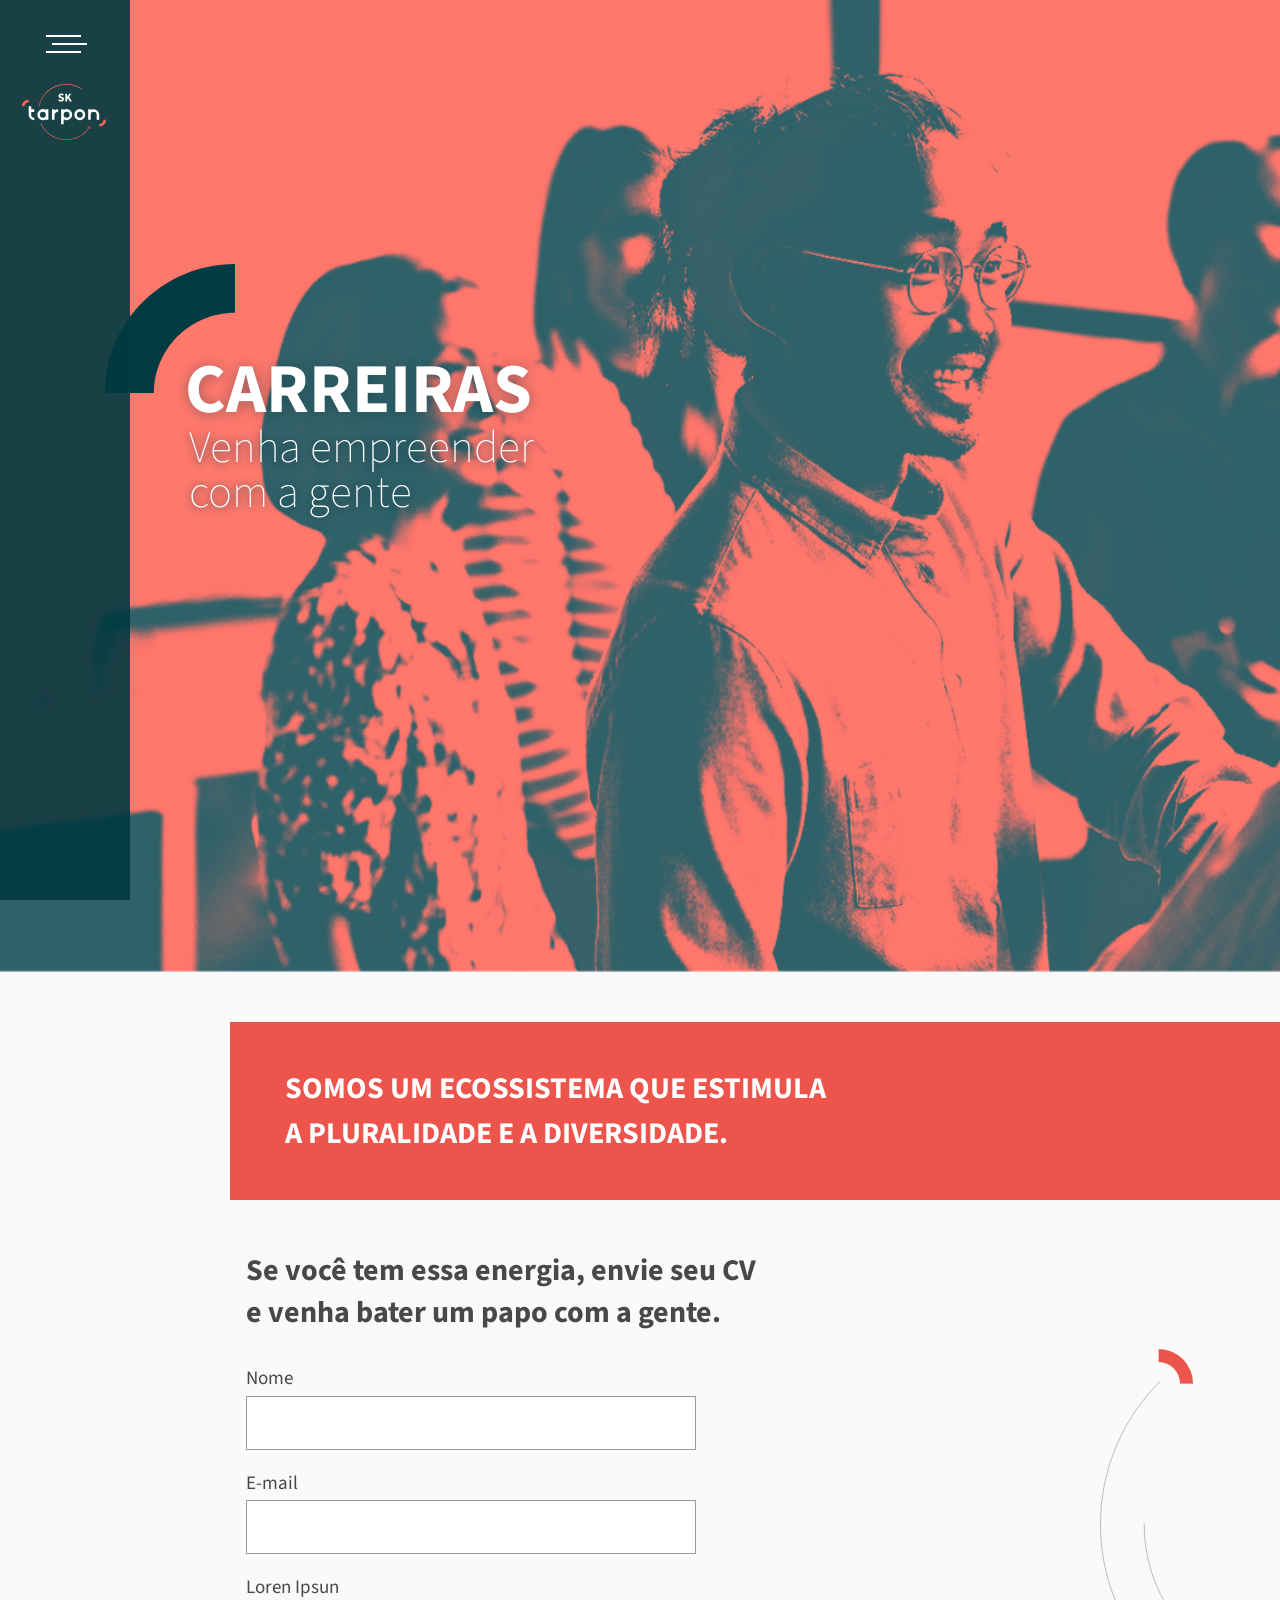
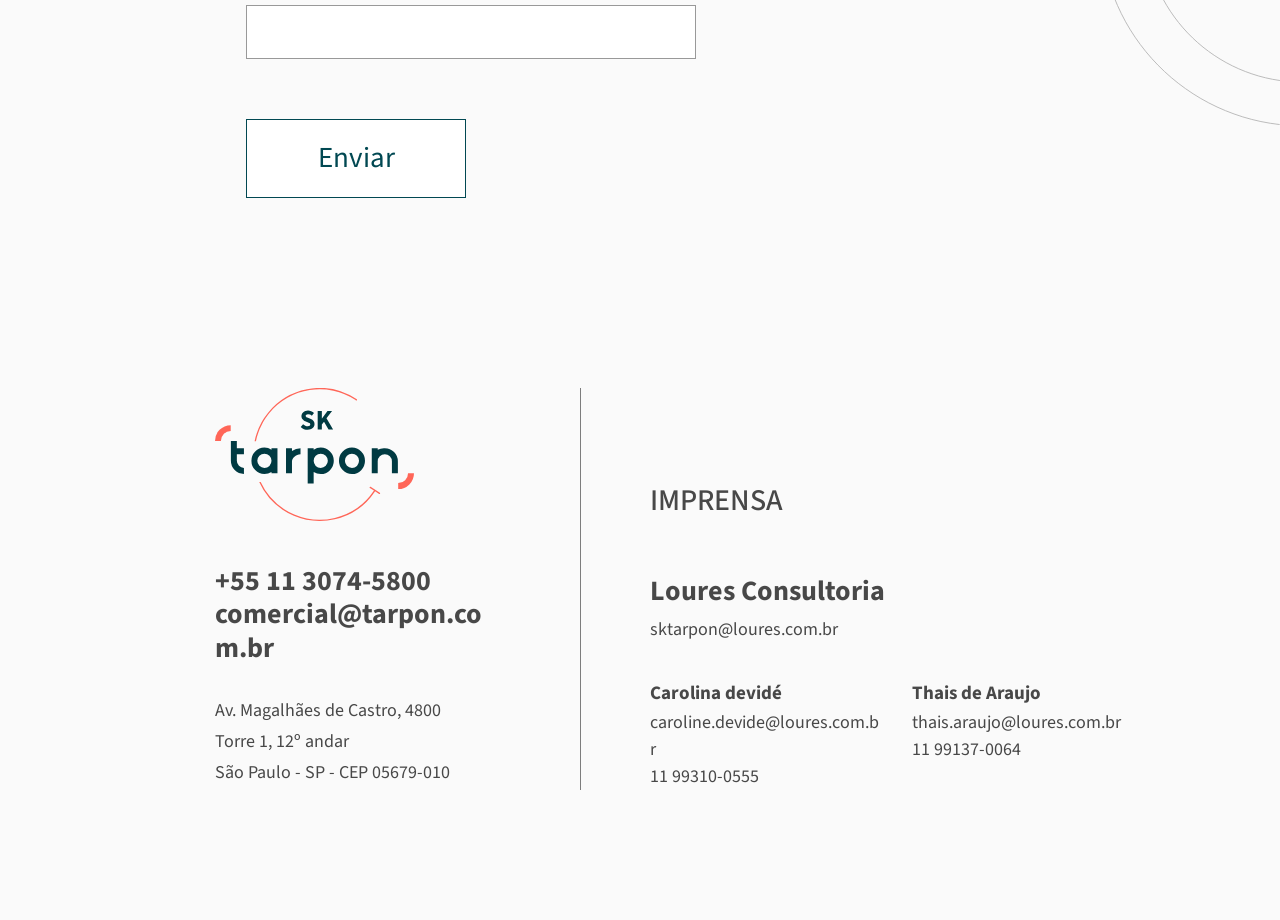
==== commit fb754d85: "misc improves" ====
--- a/pages/carreira.html
+++ b/pages/carreira.html
@@ -4,6 +4,7 @@
     <head>
         <!-- partial:../partials/__head.html -->
 
+        
         
         <meta charset="UTF-8">
         <meta name="viewport" content="width=device-width, initial-scale=1.0">
@@ -75,6 +76,7 @@
             href="https://stackpath.bootstrapcdn.com/font-awesome/4.7.0/css/font-awesome.min.css">
 
 
+        
         <!-- partial -->
     </head>
 
@@ -99,7 +101,7 @@
         <div class="main-nav__inner">
             <ul class="main-nav__links">
                 <li>
-                    <a href="#">Home</a>
+                    <a href="../pages/index.html">Home</a>
                 </li>
                 <li>
                     <a href="#">A SK Tarpon</a>
@@ -108,13 +110,13 @@
                     <a href="#">Ecossistema SK Tarpon</a>
                 </li>
                 <li>
-                    <a href="#">Nosso DNA</a>
-                </li>
-                <li>
-                    <a href="#">Nosso time</a>
-                </li>
-                <li>
-                    <a href="#">Carreiras</a>
+                    <a href="../pages/nosso-dna.html">Nosso DNA</a>
+                </li>
+                <li>
+                    <a href="../pages/time.html">Nosso time</a>
+                </li>
+                <li>
+                    <a href="../pages/carreira.html">Carreiras</a>
                 </li>
                 <li>
                     <a href="#">Imprensa</a>
--- a/css/style.css
+++ b/css/style.css
@@ -2500,17 +2500,17 @@
   position: relative;
 }
 
-@media screen and (max-width: 992px) {
-  .carreiras {
-    margin-bottom: 60px;
-  }
-}
-
 .carreiras .shape-right {
   position: absolute;
   right: 0;
   top: 320px;
   width: 180px;
+}
+
+@media screen and (max-width: 992px) {
+  .carreiras .shape-right {
+    width: 140px;
+  }
 }
 
 .carreiras__banner {
@@ -2574,6 +2574,7 @@
 .carreiras__form {
   padding-top: 15px;
   max-width: 450px;
+  padding-bottom: 80px;
 }
 
 @media screen and (max-width: 992px) {
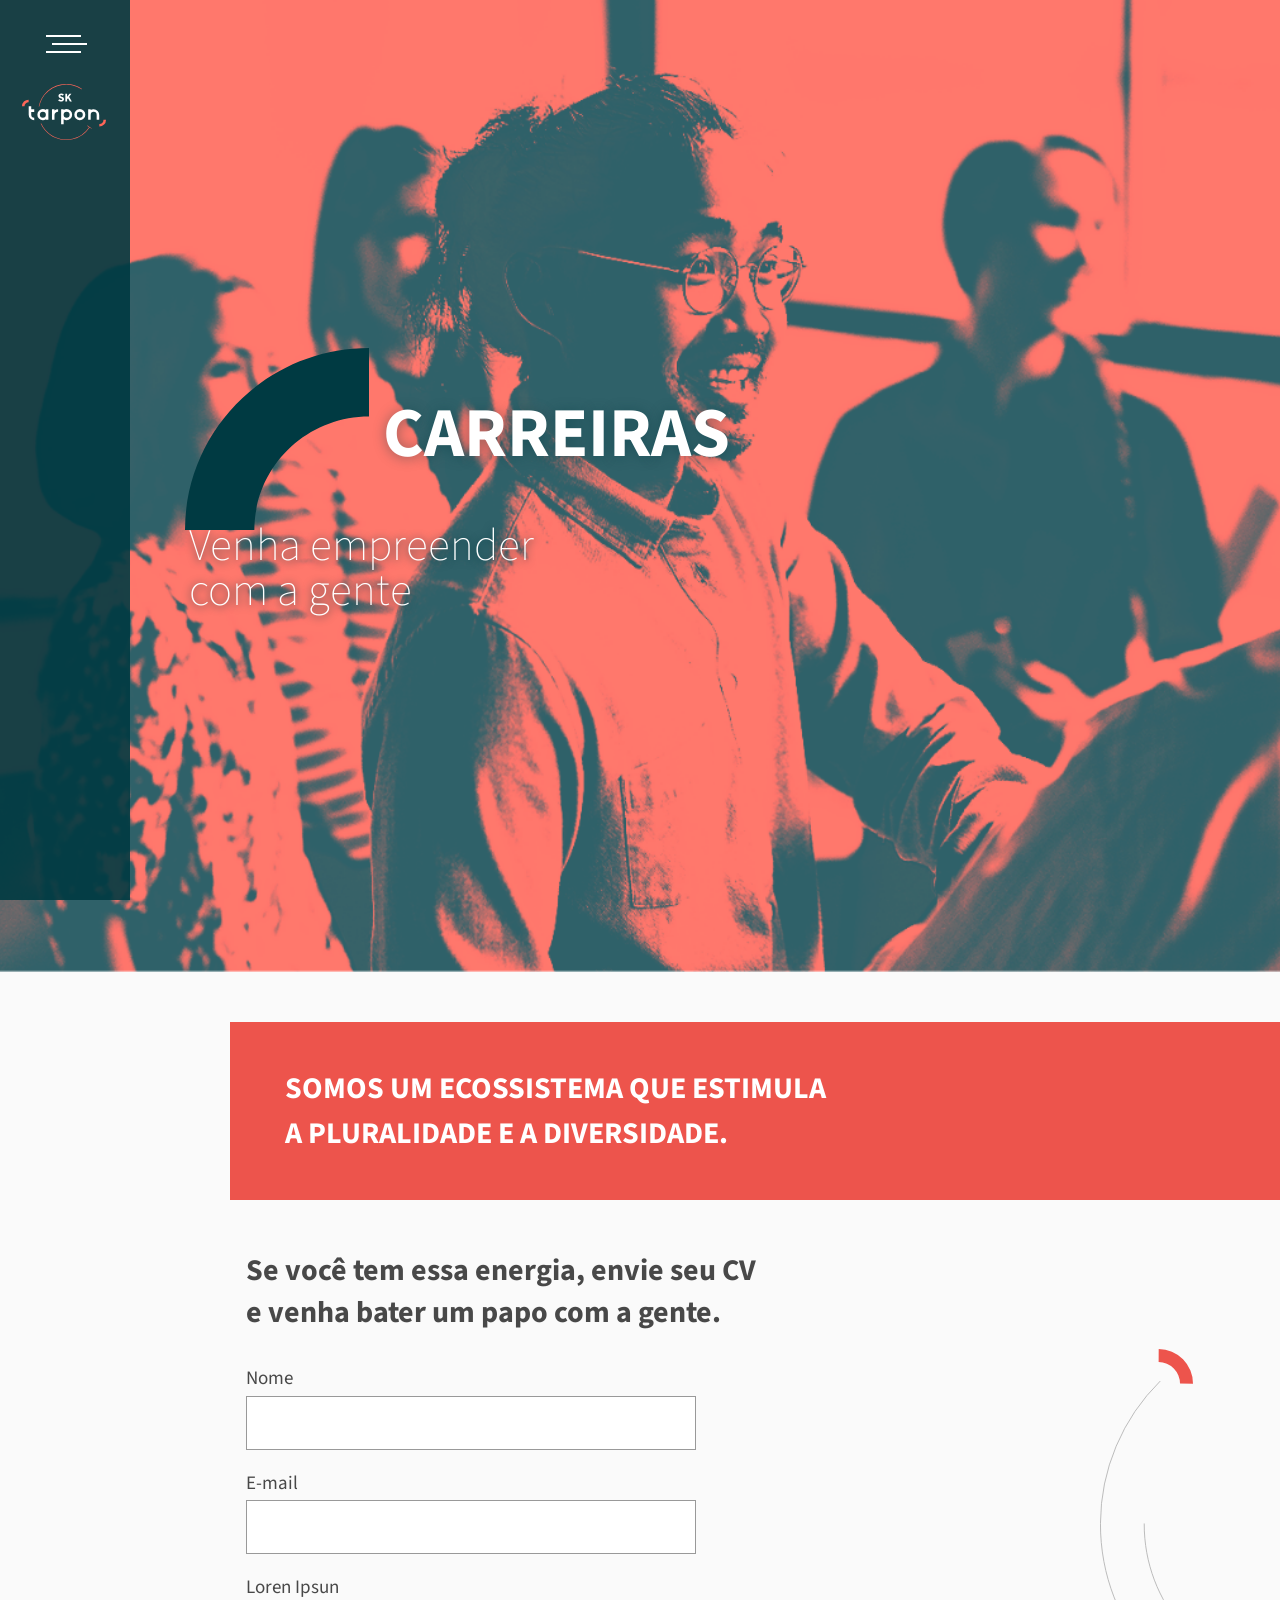
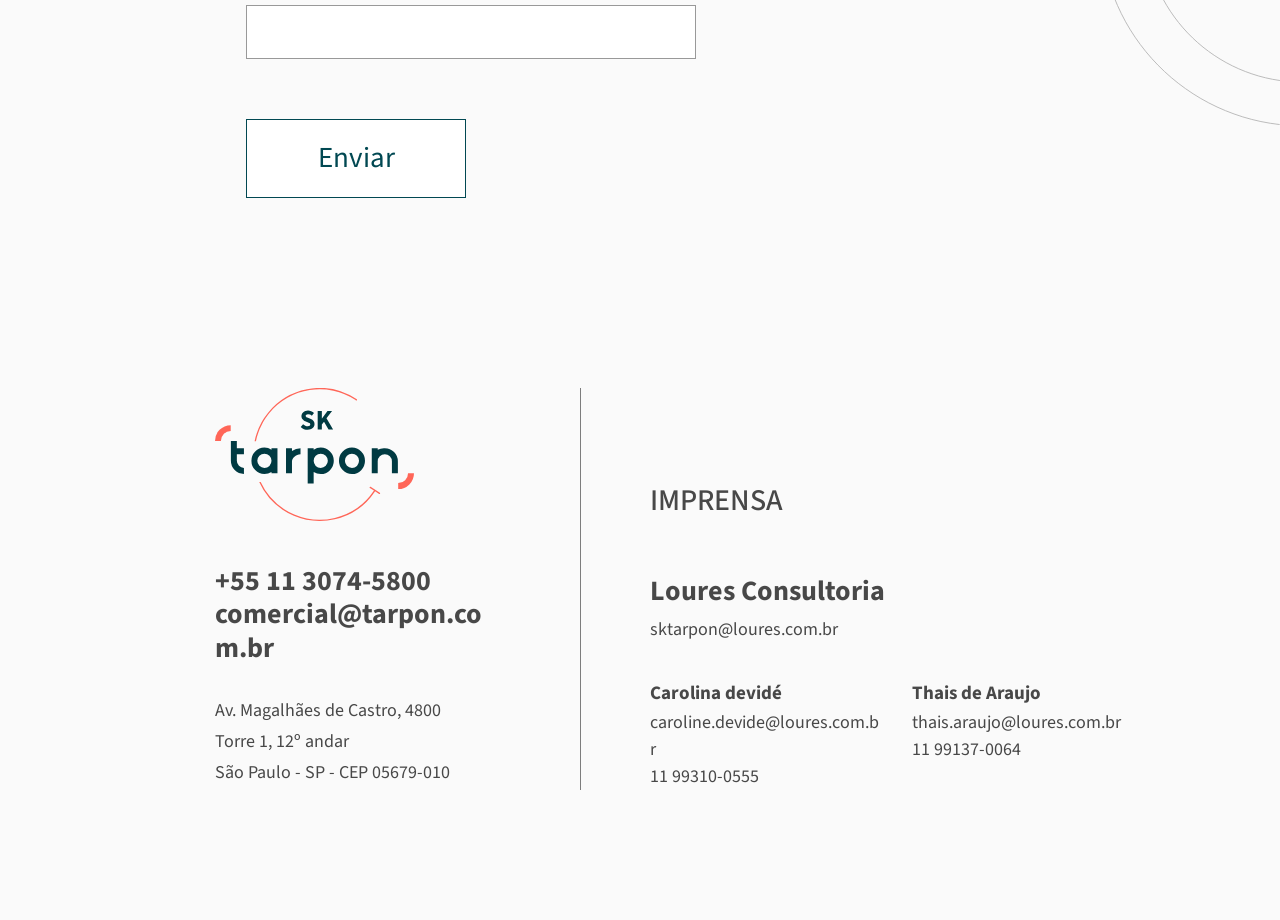
==== commit cb060975: "Add imprensa page" ====
--- a/pages/carreira.html
+++ b/pages/carreira.html
@@ -4,7 +4,6 @@
     <head>
         <!-- partial:../partials/__head.html -->
 
-        
         
         <meta charset="UTF-8">
         <meta name="viewport" content="width=device-width, initial-scale=1.0">
@@ -76,7 +75,6 @@
             href="https://stackpath.bootstrapcdn.com/font-awesome/4.7.0/css/font-awesome.min.css">
 
 
-        
         <!-- partial -->
     </head>
 
@@ -104,10 +102,7 @@
                     <a href="../pages/index.html">Home</a>
                 </li>
                 <li>
-                    <a href="#">A SK Tarpon</a>
-                </li>
-                <li>
-                    <a href="#">Ecossistema SK Tarpon</a>
+                    <a href="../pages/sobre.html">A SK Tarpon</a>
                 </li>
                 <li>
                     <a href="../pages/nosso-dna.html">Nosso DNA</a>
@@ -119,7 +114,7 @@
                     <a href="../pages/carreira.html">Carreiras</a>
                 </li>
                 <li>
-                    <a href="#">Imprensa</a>
+                    <a href="../pages/imprensa.html">Imprensa</a>
                 </li>
             </ul>
 
@@ -218,253 +213,9 @@
                 </div>
             </section>
         </main>
-
-        <div class="nosso-time__modal" id="time-modal-1" data-visible="false">
-            <button
-                class="close"
-                data-toggle="time-modal"
-                data-target="#time-modal-1"
-                title="fechar"></button>
-            <div class="content">
-
-                <img src="../images/bg/grafismo-linha.svg" alt="" class="shape-left">
-
-                <div class="row h-100">
-                    <div class="col-lg-6 pt-lg-3">
-                        <div class="about ">
-                            <h3 class="nome">
-                                Marcelo Lima
-                            </h3>
-                            <h4 class="cargo">
-                                Cofundador da SK Tarpon,<br/>
-                                e 10b
-                            </h4>
-                            <div class="desc pr-lg-5">
-                                <div class="pr-xl-4">
-                                    <p>
-                                        Formado em Direito pela Universidade de São Paulo (USP), tem MBA pela Fundação
-                                        Getúlio Vargas (FGV) e estudou na Escola de Negócios da Universidade de
-                                        Stanford, nos Estados Unidos.</p>
-                                    <p>Anteriormente, foi vice-presidente do Itaú BBA e trabalhou em instituições
-                                        americanas como Merrill Lynch e JP Morgan Chase & Co.</p>
-                                    <p>
-                                        É membro do conselho de administração da Petlove (negócio controlado pelo fundo
-                                        Kamaroopin) e integrou a administração de empresas como Hering, Somos Educação e
-                                        Cremer.
-                                    </p>
-                                </div>
-                            </div>
-                            <div class="social">
-                                <a href="#" title="Linkedin">
-                                    <img src="../images/ico/linkdin-lg.png" alt="">
-                                </a>
-                            </div>
-                        </div>
-                    </div>
-                    <div class="col-lg-6 right">
-                        <div class="depoimento">
-                            <p>
-                                A 10b nasceu a partir de um diagnóstico: até 2050, o mundo terá 10 bilhões de
-                                pessoas. Alimentar tanta gente será um desafio. Nossa visão estratégica é criar
-                                uma plataforma que una agronegócio e alimentação. Estamos certos de que
-                                estaremos bem posicionados nesses setores.
-                            </p>
-                        </div>
-                    </div>
-                </div>
-            </div>
-        </div>
-
-        <div class="nosso-time__modal" id="time-modal-2" data-visible="false">
-            <button
-                class="close"
-                data-toggle="time-modal"
-                data-target="#time-modal-2"
-                title="fechar"></button>
-            <div class="content">
-
-                <img src="../images/bg/grafismo-linha.svg" alt="" class="shape-left">
-
-                <div class="row h-100">
-                    <div class="col-lg-6 pt-lg-3">
-                        <div class="about ">
-                            <h3 class="nome">
-                                Pedro Faria
-                            </h3>
-                            <h4 class="cargo">
-                                Cofundador da SK Tarpon,<br/>
-                                Tarpon e Kamaroopin
-                            </h4>
-                            <div class="desc pr-lg-5">
-                                <div class="pr-xl-4">
-                                    <p>
-                                        Pedro é formado em Administração pela Fundação Getúlio Vargas e tem MBA em
-                                        Finanças e Empreendedorismo pela Escola de Negócios da Universidade de Chicago.</p>
-                                    <p>
-                                        É presidente da Petlove e conselheiro do Consorciei – dois negócios do portfólio
-                                        da Kamaroopin.</p>
-                                    <p>É, ainda, associado fundador do Estímulo 2020.
-                                    </p>
-                                    <p>Exerceu, durante três anos, a função de CEO da BRF.</p>
-                                </div>
-                            </div>
-                            <div class="social">
-                                <a href="#" title="Linkedin">
-                                    <img src="../images/ico/linkdin-lg.png" alt="">
-                                </a>
-                            </div>
-                        </div>
-                    </div>
-                    <div class="col-lg-6 right">
-                        <div class="depoimento pr-lg-5">
-                            <div class="pr-lg-5">
-                                <div class="pr-lg-5">
-                                    <div class="pr-lg-5">
-                                        <div class="pr-lg-5">
-                                            <div class="pr-lg-5">
-                                                <p>
-                                                    Queremos atribuir significado às coisas. Não existe crescimento sem um propósito
-                                                    nítido. Para isso, investimos nossos esforços em conhecer bem o cliente. Temos
-                                                    foco. Esse é o nosso diferencial competitivo na Kamaroopin.
-                                                </p>
-                                            </div>
-                                        </div>
-                                    </div>
-                                </div>
-                            </div>
-                        </div>
-                    </div>
-                </div>
-            </div>
-        </div>
-
-        <div class="nosso-time__modal" id="time-modal-3" data-visible="false">
-            <button
-                class="close"
-                data-toggle="time-modal"
-                data-target="#time-modal-3"
-                title="fechar"></button>
-            <div class="content">
-
-                <img src="../images/bg/grafismo-linha.svg" alt="" class="shape-left">
-
-                <div class="row h-100">
-                    <div class="col-lg-6">
-                        <div class="about">
-                            <h3 class="nome">
-                                Vasco Oliveira
-                            </h3>
-                            <h4 class="cargo">
-                                Cofundador da SK Tarpon<br/>
-                                e Niche Partners
-                            </h4>
-                            <div class="desc">
-                                <p>
-                                    Formado em Direito pela Universidade de São Paulo (USP), tem MBA pela Fundação
-                                    Dom Cabral e MBA pela Fundação Getulio Vargas (FGV).
-                                </p>
-                                <p>Acumula 22 anos de experiência na AGV Logística, empresa que fundou em 1998 e
-                                    onde exerceu o cargo de CEO e de presidente do Conselho de Administração até
-                                    2020.</p>
-                                <p>
-                                    Está ainda no Instituto C, uma organização social sem fins lucrativos, como
-                                    membro do Conselho de Administração desde 2016. Foi também presidente do
-                                    Conselho da Abol Brasil (Associação Brasileira de Operadores Logísticos).</p>
-                            </div>
-                            <div class="social">
-                                <a href="#" title="Linkedin">
-                                    <img src="../images/ico/linkdin-lg.png" alt="">
-                                </a>
-                            </div>
-                        </div>
-                    </div>
-                    <div class="col-lg-6 right pr-lg-5">
-                        <div class="depoimento pr-lg-5">
-                            <div class="pr-lg-5">
-                                <div class="pr-lg-5">
-                                    <div class="pr-lg-5">
-                                        <div class="pr-lg-5">
-                                            <p>
-                                                Sabemos bem a dor de quem é empreendedor. Com a Niche Partners, vamos estruturar
-                                                esse conhecimento. Queremos fomentar negócios de nicho perenes, que entreguem
-                                                resultados sustentáveis a longo prazo. Essa é a nossa visão.
-                                            </p>
-                                        </div>
-                                    </div>
-                                </div>
-                            </div>
-                        </div>
-                    </div>
-                </div>
-            </div>
-        </div>
-
-        <div class="nosso-time__modal" id="time-modal-4" data-visible="false">
-            <button
-                class="close"
-                data-toggle="time-modal"
-                data-target="#time-modal-4"
-                title="fechar"></button>
-            <div class="content">
-
-                <img src="../images/bg/grafismo-linha.svg" alt="" class="shape-left">
-
-                <div class="row h-100">
-                    <div class="col-lg-6 pt-lg-3">
-                        <div class="about ">
-                            <h3 class="nome">
-                                Zeca Magalhães
-                            </h3>
-                            <h4 class="cargo">
-                                Cofundador da SK Tarpon,<br/>
-                                Tarpon Capital e Omega Energia
-                            </h4>
-                            <div class="desc pr-lg-5">
-                                <div class="pr-xl-4">
-                                    <p>Fundou a Tarpon em 2002, com apenas 24 anos de idade.
-                                    </p>
-
-                                    <p>Em sua carreira, acumula passagens por empresas como Banco Patrimônio/Salomon
-                                        Brothers, JP Morgan/Chase, GP Investimentos e Semco Group.</p>
-
-                                    <p>Em 2016 foi um dos nomes entrevistados no livro “Fora da Curva” (Portfolio
-                                        Penguin, 216 páginas), onde faz reflexões sobre o mundo dos investimentos e
-                                        comenta erros e acertos antes de investir.</p>
-                                </div>
-                            </div>
-                            <div class="social">
-                                <a href="#" title="Linkedin">
-                                    <img src="../images/ico/linkdin-lg.png" alt="">
-                                </a>
-                            </div>
-                        </div>
-                    </div>
-                    <div class="col-lg-6 right pr-lg-5">
-                        <div class="depoimento pr-lg-5">
-                            <div class="pr-lg-5">
-                                <div class="pr-lg-5">
-                                    <div class="pr-lg-4">
-
-                                        <p>
-                                            Evoluímos. Incorporamos novos aprendizados. O ecossistema SK Tarpon possibilita
-                                            estruturar nossas teses com o perfil que sempre nos diferenciou: com propriedade
-                                            e profundidade. Vamos investir em oportunidades que aliem boa governança e
-                                            atenção total aos aspectos social e ambiental.
-                                        </p>
-
-                                    </div>
-                                </div>
-                            </div>
-                        </div>
-                    </div>
-                </div>
-            </div>
-        </div>
-    </div>
-
-    <!-- partial:../partials/__footer.html -->
-
-    <footer class="main-footer wow fadeInUp" data-wow-delay="0.3s">
+        <!-- partial:../partials/__footer.html -->
+
+        <footer class="main-footer wow fadeInUp" data-wow-delay="0.3s">
     <div class="container-interna">
         <div class="container">
             <button class="scroll-top"></button>
@@ -528,8 +279,8 @@
         </div>
     </footer>
 
-    <!-- partial -->
-
-</body>
+        <!-- partial -->
+
+    </body>
 
 </html>
--- a/css/style.css
+++ b/css/style.css
@@ -607,7 +607,13 @@
 }
 
 .main-nav__contacts {
-  padding-top: 34px;
+  padding-top: 64px;
+}
+
+@media screen and (max-width: 992px) {
+  .main-nav__contacts {
+    padding-top: 30px;
+  }
 }
 
 .main-nav__contacts .langs {
@@ -1672,6 +1678,7 @@
   height: 108vh;
   min-height: 600px;
   background-size: cover;
+  background-position: center center;
 }
 
 @media screen and (max-width: 768px) {
@@ -1689,6 +1696,11 @@
   color: #fff;
 }
 
+.interna-header__caption.imprensa {
+  padding-top: 250px;
+  padding-left: 210px;
+}
+
 @media screen and (max-width: 1200px) {
   .interna-header__caption {
     padding-left: 200px;
@@ -1701,6 +1713,9 @@
     padding-left: 95px;
     padding-top: 230px;
   }
+  .interna-header__caption.imprensa {
+    padding-top: 290px;
+  }
 }
 
 @media screen and (max-width: 768px) {
@@ -1708,6 +1723,27 @@
     padding-left: 70px;
     padding-top: 200px;
   }
+  .interna-header__caption.imprensa {
+    padding-left: 20px;
+    padding-top: 260px;
+  }
+  .interna-header__caption.imprensa .title {
+    font-size: 70px;
+  }
+}
+
+@media screen and (max-width: 576px) {
+  .interna-header__caption {
+    padding-left: 70px;
+    padding-top: 200px;
+  }
+  .interna-header__caption.imprensa {
+    padding-left: 20px;
+    padding-top: 240px;
+  }
+  .interna-header__caption.imprensa .title {
+    font-size: 53px;
+  }
 }
 
 @media screen and (min-width: 380px) and (max-width: 430px) {
@@ -1719,12 +1755,13 @@
 @media screen and (min-height: 900px) {
   .interna-header__caption {
     padding-top: 300px;
-  }
-}
-
-@media screen and (min-height: 900px) {
-  .interna-header__caption {
     padding-left: 100px;
+  }
+  .interna-header__caption.imprensa {
+    padding-top: 400px;
+  }
+  .interna-header__caption.imprensa .title {
+    font-size: 90px;
   }
 }
 
@@ -1762,33 +1799,46 @@
   }
 }
 
-.interna-header__caption .title .shape-top {
-  position: absolute;
-  left: -140px;
-  top: -120px;
+.interna-header__caption .title .shape-bottom {
+  position: absolute;
+  left: 530px;
+  bottom: -260px;
 }
 
 @media screen and (max-width: 1200px) {
-  .interna-header__caption .title .shape-top {
+  .interna-header__caption .title .shape-bottom {
+    left: 400px;
+  }
+}
+
+@media screen and (max-width: 992px) {
+  .interna-header__caption .title .shape-bottom {
     width: 160px;
-    left: -110px;
-    top: -100px;
-  }
-}
-
-@media screen and (max-width: 768px) {
-  .interna-header__caption .title .shape-top {
-    width: 100px;
-    left: -53px;
-    top: -60px;
+    left: 440px;
+    bottom: -300px;
+  }
+}
+
+@media screen and (max-width: 768px) {
+  .interna-header__caption .title .shape-bottom {
+    width: 140px;
+    left: 350px;
+    bottom: -300px;
+  }
+}
+
+@media screen and (max-width: 576px) {
+  .interna-header__caption .title .shape-bottom {
+    width: 90px;
+    left: 230px;
+    bottom: -260px;
   }
 }
 
 @media screen and (min-height: 900px) {
-  .interna-header__caption .title .shape-top {
-    width: 130px;
-    left: -80px;
-    top: -84px;
+  .interna-header__caption .title .shape-bottom {
+    bottom: -400px;
+    left: 450px;
   }
 }
 
@@ -2668,6 +2718,356 @@
   transition: all 0.4s;
 }
 
+.imprensa {
+  padding-left: 46px;
+  padding-bottom: 70px;
+}
+
+@media screen and (max-width: 992px) {
+  .imprensa {
+    padding-left: 0;
+    padding-bottom: 60px;
+  }
+}
+
+.imprensa__main-desc {
+  font-size: 30px;
+  font-weight: 400;
+  max-width: 500px;
+  padding-top: 26px;
+  padding-bottom: 40px;
+  color: #484848;
+}
+
+@media screen and (max-width: 992px) {
+  .imprensa__main-desc {
+    font-size: 21px;
+    padding-bottom: 20px;
+    padding-top: 10px;
+  }
+}
+
+.imprensa__banner {
+  background-color: #014852;
+  width: 85%;
+  margin-left: auto;
+  margin-bottom: 60px;
+  padding: 60px 60px 40px 75px;
+  color: #fff;
+}
+
+@media screen and (max-width: 992px) {
+  .imprensa__banner {
+    width: 95%;
+    padding: 30px 20px 20px 40px;
+    word-wrap: break-word;
+    margin-bottom: 40px;
+  }
+}
+
+.imprensa__banner .content {
+  max-width: 850px;
+}
+
+.imprensa__banner .title {
+  color: #ED544C;
+  font-size: 40px;
+  font-weight: bold;
+}
+
+@media screen and (max-width: 992px) {
+  .imprensa__banner .title {
+    font-size: 30px;
+  }
+}
+
+.imprensa__banner .subtitle {
+  font-size: 30px;
+  margin-bottom: 60px;
+}
+
+@media screen and (max-width: 992px) {
+  .imprensa__banner .subtitle {
+    font-size: 21px;
+    margin-bottom: 30px;
+  }
+}
+
+.imprensa__banner p {
+  font-size: 18px;
+}
+
+@media screen and (max-width: 992px) {
+  .imprensa__banner p {
+    font-size: 17px;
+  }
+}
+
+.imprensa__banner .lg {
+  margin-top: -5px;
+}
+
+.imprensa__banner .lg p {
+  font-size: 20px;
+}
+
+@media screen and (max-width: 992px) {
+  .imprensa__banner .lg p {
+    font-size: 18px;
+  }
+}
+
+.imprensa__banner h5 {
+  font-size: 25px;
+  font-weight: bold;
+  color: #fff;
+}
+
+@media screen and (max-width: 992px) {
+  .imprensa__banner h5 {
+    font-size: 20px;
+  }
+}
+
+.imprensa__title {
+  font-size: 42px;
+  padding-left: 10px;
+  color: #ED544C;
+  font-weight: bold;
+  padding-bottom: 30px;
+}
+
+@media screen and (max-width: 768px) {
+  .imprensa__title {
+    font-size: 35px;
+    padding-left: 5px;
+    padding-bottom: 10px;
+  }
+}
+
+.imprensa__item {
+  background: #fff;
+  border: 1.4px solid #707070;
+  margin-bottom: 24px;
+}
+
+.imprensa__item .header {
+  position: relative;
+  background: none !important;
+  background-color: none !important;
+  border: none !important;
+  outline: none !important;
+  padding: 35px 40px 35px 45px;
+  width: 100%;
+  text-align: left;
+}
+
+@media screen and (max-width: 768px) {
+  .imprensa__item .header {
+    padding: 25px 30px 25px 30px;
+  }
+}
+
+.imprensa__item .header::after {
+  content: '';
+  position: absolute;
+  right: 34px;
+  top: 40px;
+  width: 48px;
+  height: 23px;
+  background-image: url(../../images/ico/chevron-up.png);
+  background-position: center center;
+  background-repeat: no-repeat;
+  background-size: contain;
+  transition: all 0.4s;
+  transform: scaleY(-1);
+}
+
+@media screen and (max-width: 768px) {
+  .imprensa__item .header::after {
+    width: 38px;
+    right: 20px;
+    top: 44px;
+    height: 15px;
+  }
+}
+
+.imprensa__item .header[aria-expanded="true"]::after {
+  transform: scaleY(1);
+}
+
+.imprensa__item .header .title {
+  font-size: 26px;
+  font-weight: bold;
+  color: #003A42;
+  margin-bottom: 0;
+}
+
+@media screen and (max-width: 768px) {
+  .imprensa__item .header .title {
+    font-size: 21px;
+    padding-right: 50px;
+  }
+}
+
+.imprensa__item .body {
+  padding-left: 45px;
+  padding-bottom: 50px;
+}
+
+@media screen and (max-width: 768px) {
+  .imprensa__item .body {
+    padding-left: 28px;
+    padding-right: 25px;
+  }
+}
+
+.imprensa__item .body p {
+  color: #014852;
+  font-size: 20px;
+  max-width: 600px;
+}
+
+@media screen and (max-width: 768px) {
+  .imprensa__item .body p {
+    font-size: 16px;
+  }
+}
+
+.imprensa__item .body .download {
+  position: relative;
+  display: flex;
+  justify-content: center;
+  align-items: center;
+  border: 1.5px solid #014852;
+  text-align: center;
+  padding: 19px 0;
+  width: 230px;
+  font-weight: 400;
+  background-color: #fff;
+  margin-top: 30px;
+}
+
+@media screen and (max-width: 768px) {
+  .imprensa__item .body .download {
+    padding: 13px 0;
+  }
+}
+
+.imprensa__item .body .download:hover .arrow {
+  opacity: 1;
+}
+
+.imprensa__item .body .download:hover .text {
+  margin-right: 34px;
+}
+
+.imprensa__item .body .download .text {
+  display: block;
+  font-size: 30px;
+  color: #014852;
+  transition: all 0.4s;
+  margin-bottom: 9;
+}
+
+@media screen and (max-width: 768px) {
+  .imprensa__item .body .download .text {
+    font-size: 24px;
+  }
+}
+
+.imprensa__item .body .download .arrow {
+  position: absolute;
+  right: -1px;
+  bottom: -1px;
+  width: 54px;
+  opacity: 0;
+  transition: all 0.4s;
+}
+
+.imprensa__pagination {
+  padding-left: 22px;
+  padding-top: 30px;
+}
+
+.imprensa__pagination ul {
+  display: flex;
+}
+
+.imprensa__pagination ul .item {
+  display: flex;
+  align-items: center;
+  justify-content: center;
+  height: 78px;
+  width: 65px;
+  background: #fff;
+  border: 0.7px solid #0f7d8b;
+  border-width: 1.7px 1px 1.7px 1px;
+  font-size: 20px;
+  color: #0f7d8b;
+  transition: all 0.4s ease-in;
+}
+
+@media screen and (max-width: 992px) {
+  .imprensa__pagination ul .item {
+    font-size: 13px;
+    width: 30px;
+    height: 50px;
+    border-width: 0.4px !important;
+  }
+}
+
+.imprensa__pagination ul .item.active {
+  background-color: #ED544C;
+  color: #fff;
+  font-weight: bold;
+}
+
+.imprensa__pagination ul .item:hover:not(.arrow) {
+  background-color: #f5a5a0;
+  color: #fff;
+}
+
+.imprensa__pagination ul .item a {
+  transition: all 0.4s ease-in;
+  color: inherit;
+}
+
+.imprensa__pagination ul .item.arrow {
+  width: 100px;
+  border-right-width: 1.8px;
+}
+
+@media screen and (max-width: 992px) {
+  .imprensa__pagination ul .item.arrow {
+    width: 50px;
+  }
+}
+
+.imprensa__pagination ul .item.arrow.left {
+  border-right-width: 0;
+  border-left-width: 1.8px;
+}
+
+.imprensa__pagination ul .item.arrow:hover img {
+  -webkit-transform: scale(1.3);
+  -moz-transform: scale(1.3);
+  -ms-transform: scale(1.3);
+  -o-transform: scale(1.3);
+  transform: scale(1.3);
+}
+
+.imprensa__pagination ul .item.arrow img {
+  width: 33px;
+  transition: all 0.4s;
+}
+
+@media screen and (max-width: 992px) {
+  .imprensa__pagination ul .item.arrow img {
+    width: 25px;
+  }
+}
+
 body {
   position: relative;
   margin: 0;
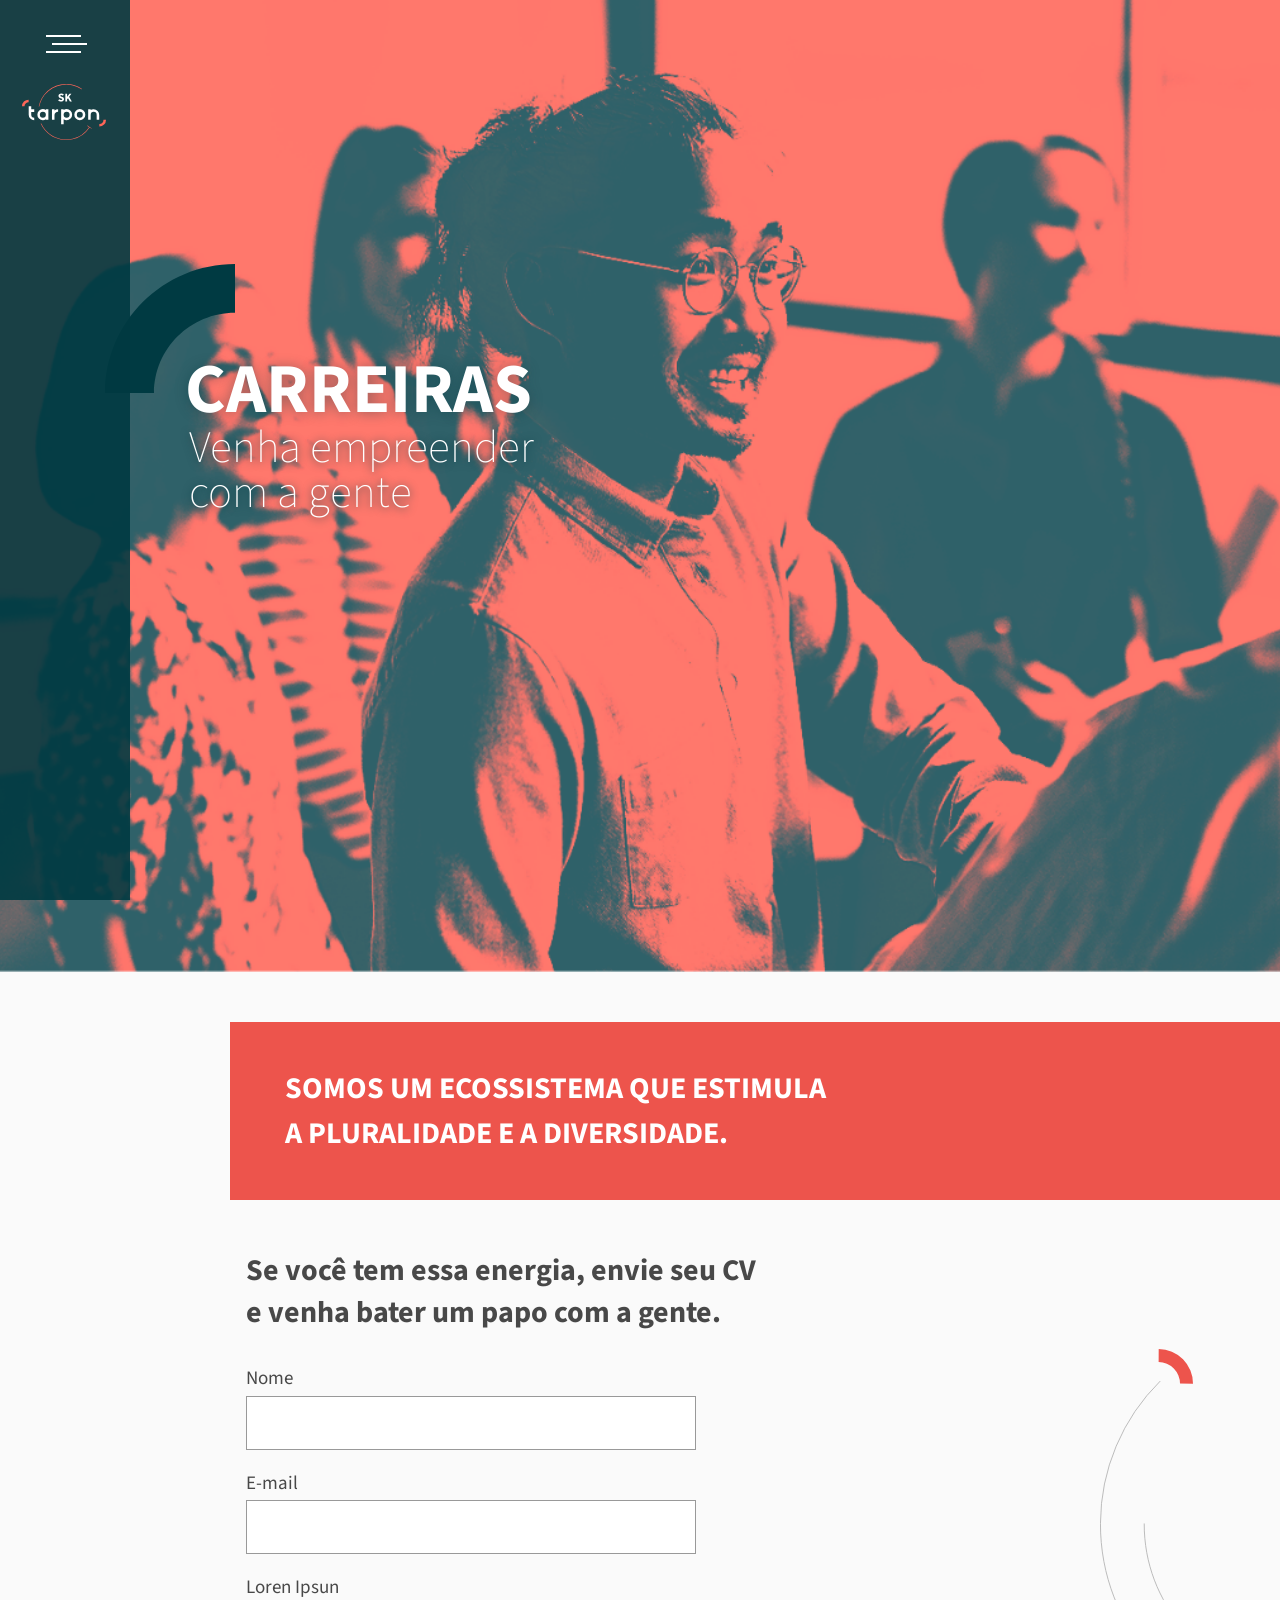
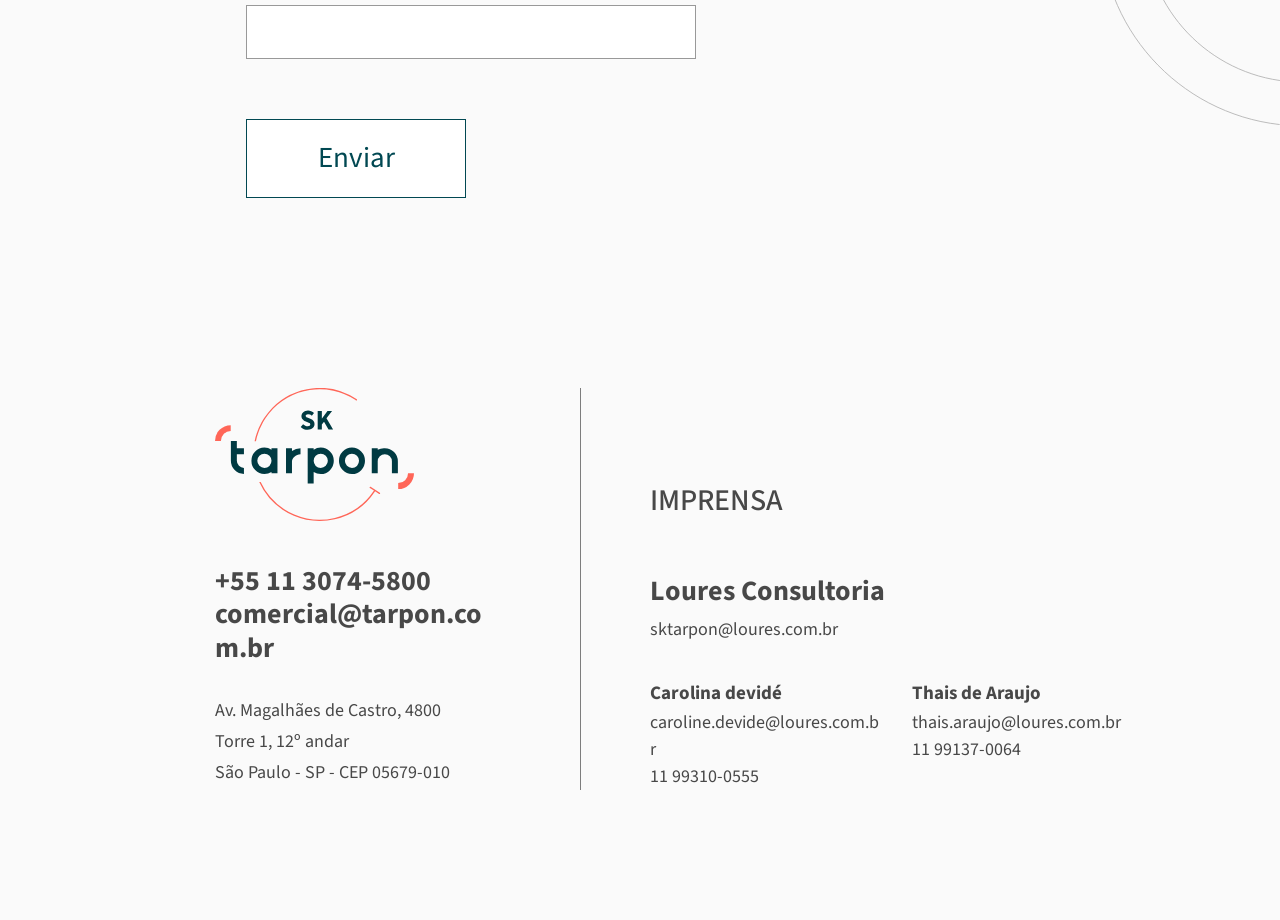
==== commit c98631bb: "Misc improves" ====
--- a/pages/carreira.html
+++ b/pages/carreira.html
@@ -4,6 +4,7 @@
     <head>
         <!-- partial:../partials/__head.html -->
 
+        
         
         <meta charset="UTF-8">
         <meta name="viewport" content="width=device-width, initial-scale=1.0">
@@ -75,6 +76,7 @@
             href="https://stackpath.bootstrapcdn.com/font-awesome/4.7.0/css/font-awesome.min.css">
 
 
+        
         <!-- partial -->
     </head>
 
@@ -91,7 +93,7 @@
                 <div></div>
             </button>
             <div class="main-nav__brand">
-                <a href="#">
+                <a href="../pages/index.html">
                     <img src="../images/ico/logo.svg" alt="Logo SKTarpon">
                 </a>
             </div>
--- a/css/style.css
+++ b/css/style.css
@@ -1697,7 +1697,7 @@
 }
 
 .interna-header__caption.imprensa {
-  padding-top: 250px;
+  padding-top: 220px;
   padding-left: 210px;
 }
 
@@ -1839,6 +1839,36 @@
   .interna-header__caption .title .shape-bottom {
     bottom: -400px;
     left: 450px;
+  }
+}
+
+.interna-header__caption .title .shape-top {
+  position: absolute;
+  left: -140px;
+  top: -120px;
+}
+
+@media screen and (max-width: 1200px) {
+  .interna-header__caption .title .shape-top {
+    width: 160px;
+    left: -110px;
+    top: -100px;
+  }
+}
+
+@media screen and (max-width: 768px) {
+  .interna-header__caption .title .shape-top {
+    width: 100px;
+    left: -53px;
+    top: -60px;
+  }
+}
+
+@media screen and (min-height: 900px) {
+  .interna-header__caption .title .shape-top {
+    width: 130px;
+    left: -80px;
+    top: -84px;
   }
 }
 
@@ -2327,7 +2357,7 @@
   bottom: 0;
   width: 100vw;
   height: 100vh;
-  background-color: #fff;
+  background-color: #ED544C;
   pointer-events: none;
   opacity: 0;
   z-index: 10;
@@ -2344,6 +2374,33 @@
 .nosso-time__modal[data-visible="true"] {
   opacity: 1;
   pointer-events: all;
+}
+
+.nosso-time__modal::after {
+  content: '';
+  background-color: #fff;
+  width: 78vw;
+  height: 78vw;
+  position: absolute;
+  left: -30%;
+  transform: translateY(-20%);
+  z-index: -1;
+  top: 0;
+  border-radius: 50%;
+}
+
+@media screen and (max-width: 1200px) {
+  .nosso-time__modal::after {
+    width: 94vw;
+    height: 94vw;
+    left: -40%;
+  }
+}
+
+@media screen and (max-width: 992px) {
+  .nosso-time__modal::after {
+    display: none;
+  }
 }
 
 .nosso-time__modal .shape-left {
@@ -2394,14 +2451,19 @@
 }
 
 .nosso-time__modal .right {
-  background-color: #ED544C;
   height: 100%;
   padding-top: 80px;
 }
 
+@media screen and (max-width: 992px) {
+  .nosso-time__modal .right {
+    padding-top: 80px;
+  }
+}
+
 @media screen and (min-width: 992px) and (max-height: 680px) {
   .nosso-time__modal .right {
-    padding-top: 30px;
+    padding-top: 0;
   }
 }
 
@@ -2413,6 +2475,12 @@
   color: #fff;
 }
 
+@media screen and (max-width: 1200px) {
+  .nosso-time__modal .right .depoimento {
+    font-size: 30px;
+  }
+}
+
 @media screen and (max-width: 992px) {
   .nosso-time__modal .right .depoimento {
     font-size: 22px;
@@ -2424,13 +2492,21 @@
 .nosso-time__modal .right .depoimento::after {
   content: "“";
   position: absolute;
-  left: -170px;
-  top: -130px;
+  left: -200px;
+  top: 120px;
   color: #014852;
-  font-size: 310px;
+  font-size: 380px;
   font-weight: bold;
   font-style: normal;
   line-height: 0;
+}
+
+@media screen and (max-width: 1200px) {
+  .nosso-time__modal .right .depoimento::after {
+    font-size: 320px;
+    left: -180px;
+    top: 110px;
+  }
 }
 
 @media screen and (max-width: 992px) {
@@ -2445,7 +2521,7 @@
   content: "”";
   position: absolute;
   right: 160px;
-  bottom: -170px;
+  bottom: -40px;
   color: #014852;
   font-size: 230px;
   font-weight: bold;
@@ -2495,6 +2571,7 @@
     padding-right: 20px;
     padding-top: 40px;
     padding-left: 20px;
+    background-color: #fff;
   }
 }
 
@@ -2529,7 +2606,7 @@
 @media screen and (max-width: 992px) {
   .nosso-time__modal .content .social {
     margin-top: 0;
-    margin-bottom: 50px;
+    margin-bottom: 30px;
   }
 }
 
@@ -2719,6 +2796,7 @@
 }
 
 .imprensa {
+  position: relative;
   padding-left: 46px;
   padding-bottom: 70px;
 }
@@ -2727,6 +2805,21 @@
   .imprensa {
     padding-left: 0;
     padding-bottom: 60px;
+  }
+}
+
+.imprensa .shape-left {
+  position: absolute;
+  top: 220px;
+  left: 0;
+  width: 180px;
+}
+
+@media screen and (max-width: 992px) {
+  .imprensa .shape-left {
+    width: 100px;
+    z-index: -1;
+    top: 430px;
   }
 }
 
@@ -2999,7 +3092,7 @@
   align-items: center;
   justify-content: center;
   height: 78px;
-  width: 65px;
+  width: 72px;
   background: #fff;
   border: 0.7px solid #0f7d8b;
   border-width: 1.7px 1px 1.7px 1px;
@@ -3066,6 +3159,561 @@
   .imprensa__pagination ul .item.arrow img {
     width: 25px;
   }
+}
+
+.ecossistema {
+  position: relative;
+  padding-top: 110px;
+  padding-bottom: 70px;
+  max-width: 100vw;
+  overflow: hidden;
+}
+
+@media screen and (max-width: 1200px) {
+  .ecossistema {
+    padding-bottom: 20px;
+  }
+}
+
+.ecossistema .shape-obt {
+  position: absolute;
+  right: 0;
+  top: 140px;
+}
+
+@media screen and (max-width: 1200px) {
+  .ecossistema .shape-obt {
+    width: 190px;
+  }
+}
+
+@media screen and (max-width: 992px) {
+  .ecossistema .shape-obt {
+    width: 100px;
+    top: 100px;
+    right: -10px;
+  }
+}
+
+.ecossistema .content {
+  padding-left: 30px;
+}
+
+@media screen and (max-width: 992px) {
+  .ecossistema .content {
+    padding-left: 0;
+  }
+}
+
+.ecossistema__back {
+  display: block;
+  margin-bottom: 34px;
+}
+
+.ecossistema__back img {
+  -webkit-transition: all 0.3s ease-in-out;
+  -moz-transition: all 0.3s ease-in-out;
+  -ms-transition: all 0.3s ease-in-out;
+  -o-transition: all 0.3s ease-in-out;
+  transition: all 0.3s ease-in-out;
+  width: 144px;
+}
+
+@media screen and (max-width: 768px) {
+  .ecossistema__back img {
+    width: 120px;
+  }
+}
+
+.ecossistema__back:hover img {
+  -webkit-transform: scale(1.1);
+  -moz-transform: scale(1.1);
+  -ms-transform: scale(1.1);
+  -o-transform: scale(1.1);
+  transform: scale(1.1);
+}
+
+.ecossistema__banner {
+  width: 90%;
+  display: block;
+}
+
+.ecossistema__brand {
+  display: block;
+  height: 110px;
+  margin-top: 25px;
+  margin-bottom: 30px;
+}
+
+@media screen and (max-width: 992px) {
+  .ecossistema__brand {
+    height: 70px;
+    margin-bottom: 20px;
+  }
+}
+
+.ecossistema__brand.sm {
+  height: 40px;
+}
+
+.ecossistema__brand.md {
+  height: 50px;
+}
+
+@media screen and (max-width: 992px) {
+  .ecossistema__brand.md {
+    height: 40px;
+  }
+}
+
+.ecossistema__brand.lg {
+  height: 140px;
+}
+
+@media screen and (max-width: 768px) {
+  .ecossistema__brand.lg {
+    height: 90px;
+    margin-bottom: 15px;
+  }
+}
+
+.ecossistema__desc {
+  color: #484848;
+  font-size: 27px;
+}
+
+.ecossistema__desc.lg p {
+  max-width: 720px;
+}
+
+@media screen and (max-width: 992px) {
+  .ecossistema__desc {
+    font-size: 19px;
+  }
+}
+
+.ecossistema__desc p {
+  max-width: 580px;
+  margin-bottom: 30px;
+}
+
+.ecossistema__carousel-wrapper {
+  position: relative;
+  background-color: #F2F2F2;
+  margin-top: 86px;
+  margin-bottom: 60px;
+  padding-top: 70px;
+  padding-bottom: 110px;
+}
+
+@media screen and (max-width: 992px) {
+  .ecossistema__carousel-wrapper {
+    padding-bottom: 30px;
+  }
+}
+
+.ecossistema__carousel-wrapper .title {
+  color: #484848;
+  font-weight: bold;
+  text-transform: uppercase;
+  font-size: 30px;
+  margin-bottom: 110px;
+}
+
+@media screen and (max-width: 992px) {
+  .ecossistema__carousel-wrapper .title {
+    font-size: 27px;
+    margin-bottom: 40px;
+  }
+}
+
+.ecossistema__nav {
+  display: flex;
+  position: absolute;
+  right: 200px;
+  top: -38px;
+}
+
+@media screen and (max-width: 768px) {
+  .ecossistema__nav {
+    right: 10px;
+    top: -33px;
+  }
+}
+
+.ecossistema__nav button {
+  display: flex;
+  justify-content: center;
+  align-items: center;
+  width: 80px;
+  height: 80px;
+  margin: 0 4px;
+  background-color: #fff;
+  border: 1.4px solid #014852;
+  transition: all 0.4s;
+}
+
+@media screen and (max-width: 768px) {
+  .ecossistema__nav button {
+    width: 65px;
+    height: 65px;
+  }
+}
+
+.ecossistema__nav button:focus, .ecossistema__nav button:active {
+  outline: none;
+}
+
+.ecossistema__nav button:hover {
+  -webkit-transform: scale(1.05);
+  -moz-transform: scale(1.05);
+  -ms-transform: scale(1.05);
+  -o-transform: scale(1.05);
+  transform: scale(1.05);
+}
+
+.ecossistema__nav button .owl-nav {
+  display: block;
+  background-position: center center;
+  background-repeat: no-repeat;
+  width: 80% !important;
+  height: 80% !important;
+}
+
+.ecossistema__nav button .owl-nav.chevron-left {
+  background-image: url(../images/ico/custom-arrow-left.png);
+}
+
+.ecossistema__nav button .owl-nav.chevron-right {
+  background-image: url(../images/ico/custom-arrow-right.png);
+}
+
+.ecossistema__item {
+  display: flex;
+  flex-direction: column;
+  justify-content: flex-start;
+  align-items: flex-start;
+}
+
+.ecossistema__item .banner-img {
+  width: 489px !important;
+  object-fit: cover;
+}
+
+@media screen and (max-width: 992px) {
+  .ecossistema__item .banner-img {
+    width: 100% !important;
+  }
+}
+
+.ecossistema__item .brand-img {
+  width: 190px !important;
+  padding: 40px 0 35px 0;
+}
+
+@media screen and (max-width: 992px) {
+  .ecossistema__item .brand-img {
+    width: 150px !important;
+  }
+}
+
+.ecossistema__item .brand-img.lg {
+  width: 210px !important;
+}
+
+.ecossistema__item .brand-img.xl {
+  width: 310px !important;
+}
+
+@media screen and (max-width: 768px) {
+  .ecossistema__item .brand-img.xl {
+    width: 240px !important;
+  }
+}
+
+.ecossistema__item .main-desc {
+  font-size: 21px;
+  color: #014852;
+}
+
+@media screen and (max-width: 992px) {
+  .ecossistema__item .main-desc {
+    font-size: 17px;
+  }
+}
+
+.ecossistema__item .main-desc p {
+  max-width: 705px;
+  margin-bottom: 25px;
+}
+
+@media screen and (max-width: 992px) {
+  .ecossistema__item .main-desc p {
+    margin-bottom: 20px;
+  }
+}
+
+.ecossistema__banner-right {
+  width: 82%;
+  background-color: #ED544C;
+  margin-left: auto;
+  margin-top: 45px;
+  margin-bottom: 50px;
+  padding: 50px;
+}
+
+@media screen and (max-width: 992px) {
+  .ecossistema__banner-right {
+    width: 95%;
+    padding: 25px;
+  }
+}
+
+.ecossistema__banner-right .title {
+  color: #fff;
+  font-weight: bold;
+  font-size: 30px;
+  margin-bottom: 0;
+  max-width: 750px;
+}
+
+@media screen and (max-width: 992px) {
+  .ecossistema__banner-right .title {
+    font-size: 22px;
+  }
+}
+
+.ecossistema .shape-left {
+  position: absolute;
+  top: -210px;
+  left: -20px;
+  z-index: -1;
+}
+
+.ecossistema .shape-left.bot {
+  top: 160vh;
+}
+
+@media screen and (max-width: 992px) {
+  .ecossistema .shape-left.bot {
+    top: 155vh;
+  }
+}
+
+.ecossistema .shape-left.md {
+  top: 110vh;
+}
+
+@media screen and (max-width: 992px) {
+  .ecossistema .shape-left.md {
+    width: 70px;
+    top: 155vh;
+  }
+}
+
+@media screen and (max-width: 992px) {
+  .ecossistema .shape-left {
+    left: -40px;
+    width: 80px;
+    top: -80px;
+  }
+}
+
+.ecossistema .omega-banner {
+  display: block;
+  width: 97% !important;
+  margin-top: -170px;
+  margin-bottom: 50px;
+  margin-left: -2.4%;
+}
+
+@media screen and (max-width: 1200px) {
+  .ecossistema .omega-banner {
+    margin-top: -20px;
+  }
+}
+
+@media screen and (max-width: 992px) {
+  .ecossistema .omega-banner {
+    margin-bottom: 23px;
+    margin-top: 0;
+    margin-left: 0;
+  }
+}
+
+.ecossistema .tarpon-banner {
+  display: block;
+  width: 110% !important;
+  margin-top: -160px;
+  margin-bottom: 50px;
+  margin-left: -9.4%;
+}
+
+@media screen and (max-width: 1200px) {
+  .ecossistema .tarpon-banner {
+    margin-top: -50px;
+  }
+}
+
+@media screen and (max-width: 992px) {
+  .ecossistema .tarpon-banner {
+    margin-bottom: 23px;
+    margin-top: -15px;
+    margin-left: 0;
+  }
+}
+
+.ecossistema .more {
+  position: relative;
+  display: flex;
+  justify-content: center;
+  align-items: center;
+  border: 1.3px solid #014852;
+  text-align: center;
+  padding: 23px 0;
+  width: 230px;
+  font-weight: 400;
+  background-color: #fff;
+  margin-top: 55px;
+}
+
+@media screen and (max-width: 768px) {
+  .ecossistema .more {
+    padding: 13px 0;
+    width: 190px;
+    margin-top: 30px;
+  }
+}
+
+.ecossistema .more:hover .arrow {
+  opacity: 1;
+}
+
+.ecossistema .more:hover .text {
+  margin-right: 10px;
+}
+
+.ecossistema .more .text {
+  display: block;
+  font-size: 30px;
+  color: #014852;
+  transition: all 0.4s;
+  margin-bottom: 9;
+  z-index: 4;
+}
+
+@media screen and (max-width: 768px) {
+  .ecossistema .more .text {
+    font-size: 24px;
+  }
+}
+
+.ecossistema .more .arrow {
+  position: absolute;
+  right: -1px;
+  bottom: -1px;
+  width: 55px;
+  opacity: 0;
+  transition: all 0.4s;
+}
+
+.ecossistema .shape-bottom {
+  display: block;
+  width: 46%;
+  margin-left: auto;
+}
+
+@media screen and (max-width: 992px) {
+  .ecossistema .shape-bottom {
+    width: 65%;
+    margin-top: 40px;
+    margin-bottom: 30px;
+  }
+}
+
+.ecossistema .footer-more {
+  display: flex;
+  align-items: center;
+  justify-content: center;
+  padding-top: 60px;
+  padding-bottom: 15px;
+}
+
+@media screen and (max-width: 992px) {
+  .ecossistema .footer-more {
+    flex-direction: column;
+    padding-top: 30px;
+  }
+}
+
+.ecossistema .footer-more .title {
+  display: block;
+  margin-bottom: 0;
+  font-weight: bold;
+  color: #484848;
+  margin-left: 40px;
+}
+
+@media screen and (max-width: 992px) {
+  .ecossistema .footer-more .title {
+    font-size: 25px;
+    text-align: center;
+    margin-left: 0;
+    margin-top: 15px;
+  }
+}
+
+.ecossistema .footer-more .more {
+  display: flex;
+  justify-content: center;
+  align-items: center;
+  position: relative;
+  border: 1.3px solid #014852;
+  text-align: center;
+  padding: 35px 0;
+  width: 120px;
+  font-weight: 400;
+  background-color: #fff;
+  margin-top: 0;
+}
+
+@media screen and (max-width: 992px) {
+  .ecossistema .footer-more .more {
+    width: 90px;
+    padding: 25px 0;
+  }
+}
+
+.ecossistema .footer-more .more:hover .arrow {
+  opacity: 1;
+}
+
+.ecossistema .footer-more .more:hover .text {
+  margin-right: 10px;
+}
+
+.ecossistema .footer-more .more .text {
+  display: block;
+  font-size: 30px;
+  color: #014852;
+  transition: all 0.4s;
+  margin-bottom: 9;
+  z-index: 4;
+}
+
+@media screen and (max-width: 768px) {
+  .ecossistema .footer-more .more .text {
+    font-size: 24px;
+  }
+}
+
+.ecossistema .footer-more .more .arrow {
+  position: absolute;
+  right: -1px;
+  bottom: -1px;
+  width: 55px;
+  opacity: 0;
+  transition: all 0.4s;
 }
 
 body {
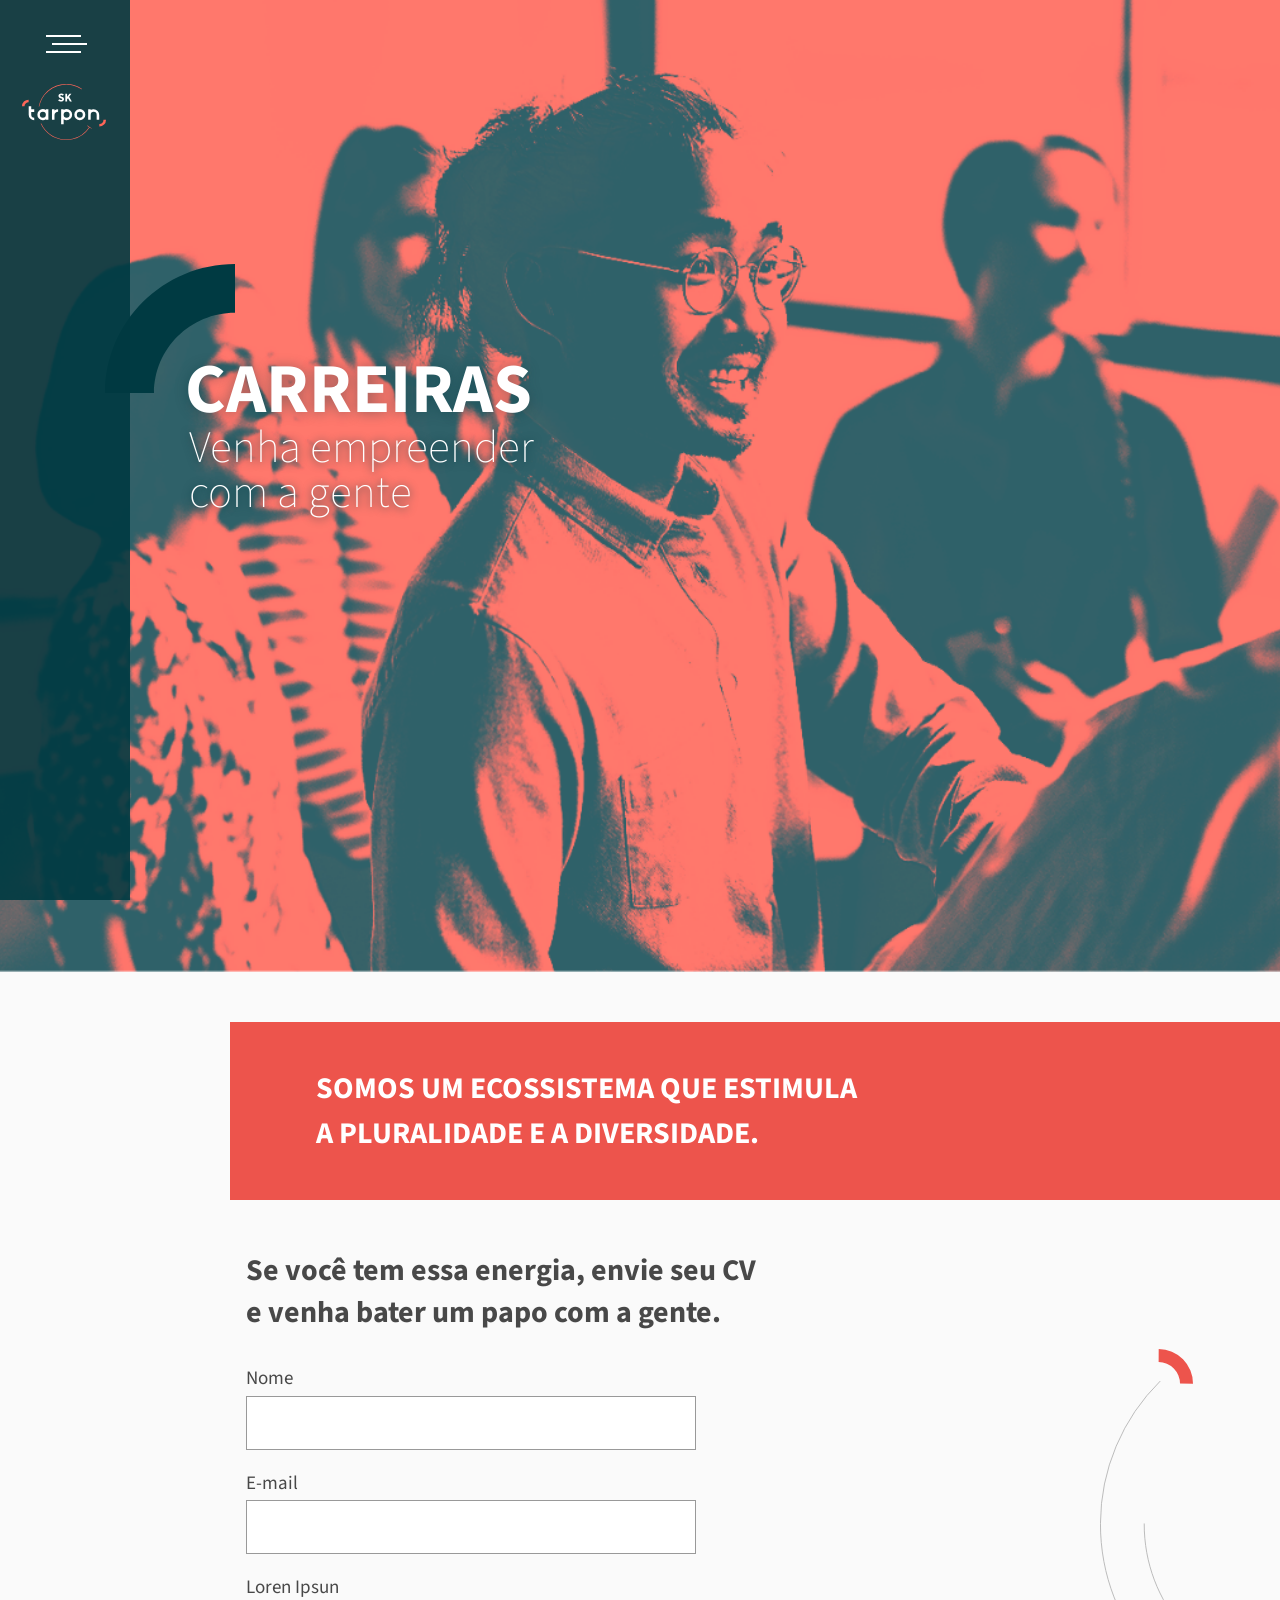
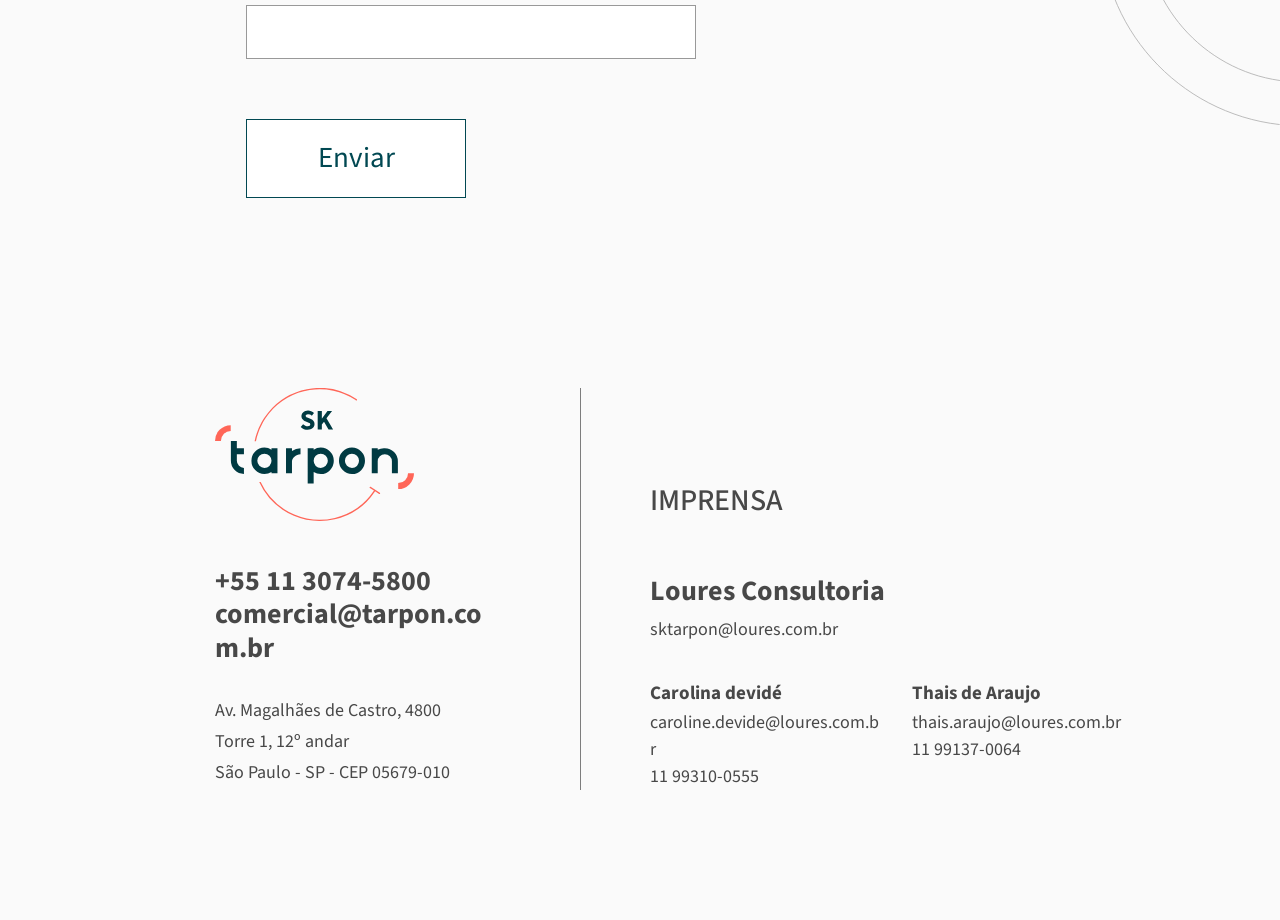
==== commit b115c49a: "Add imprensa banner and home banner fadeout when scroll" ====
--- a/pages/carreira.html
+++ b/pages/carreira.html
@@ -4,8 +4,6 @@
     <head>
         <!-- partial:../partials/__head.html -->
 
-        
-        
         <meta charset="UTF-8">
         <meta name="viewport" content="width=device-width, initial-scale=1.0">
         <meta http-equiv="X-UA-Compatible" content="ie=edge">
@@ -45,7 +43,9 @@
 
         <!-- Load Font -->
         <link rel="preconnect" href="https://fonts.gstatic.com">
-        <link href="https://fonts.googleapis.com/css2?family=Source+Sans+Pro:wght@200;300;400;600;700&display=swap" rel="stylesheet">
+        <link
+            href="https://fonts.googleapis.com/css2?family=Source+Sans+Pro:wght@200;300;400;600;700&display=swap"
+            rel="stylesheet">
 
         <!-- Vendor JS -->
         <script src="../vendors/js/vendor.bundle.base.js" defer></script>
@@ -75,8 +75,6 @@
             rel="stylesheet"
             href="https://stackpath.bootstrapcdn.com/font-awesome/4.7.0/css/font-awesome.min.css">
 
-
-        
         <!-- partial -->
     </head>
 
@@ -84,66 +82,66 @@
         <!-- partial:../partials/__main-nav.html -->
 
         <nav class="main-nav wow fadeInLeft" data-wow-delay="0.3s" id="main-nav">
-    <div class="main-nav__bg"></div>
-    <div class="main-nav__content">
-        <div class="main-nav__top">
-            <button data-toggle="main-nav" class="main-nav__toggler">
-                <div></div>
-                <div></div>
-                <div></div>
-            </button>
-            <div class="main-nav__brand">
-                <a href="../pages/index.html">
-                    <img src="../images/ico/logo.svg" alt="Logo SKTarpon">
-                </a>
+            <div class="main-nav__bg"></div>
+            <div class="main-nav__content">
+                <div class="main-nav__top">
+                    <button data-toggle="main-nav" class="main-nav__toggler">
+                        <div></div>
+                        <div></div>
+                        <div></div>
+                    </button>
+                    <div class="main-nav__brand">
+                        <a href="../pages/index.html">
+                            <img src="../images/ico/logo.svg" alt="Logo SKTarpon">
+                        </a>
+                    </div>
+                </div>
+                <div class="main-nav__inner">
+                    <ul class="main-nav__links">
+                        <li>
+                            <a href="../pages/index.html">Home</a>
+                        </li>
+                        <li>
+                            <a href="../pages/sobre.html">A SK Tarpon</a>
+                        </li>
+                        <li>
+                            <a href="../pages/nosso-dna.html">Nosso DNA</a>
+                        </li>
+                        <li>
+                            <a href="../pages/time.html">Nosso time</a>
+                        </li>
+                        <li>
+                            <a href="../pages/carreira.html">Carreiras</a>
+                        </li>
+                        <li>
+                            <a href="../pages/imprensa.html">Imprensa</a>
+                        </li>
+                    </ul>
+
+                    <div class="main-nav__contacts">
+                        <p>
+                            <b>+55 11 3074-5800</b>
+                            <br/>
+                            <b>comercial@tarpon.com.br</b>
+                        </p>
+                        <p>
+                            Av. Magalhães de Castro, 4800<br/>
+                            Torre 1, 12º andar
+                            <br/>
+                            São Paulo - SP - CEP 05679-010
+                        </p>
+
+                        <div class="langs">
+                            <a href="#" class="active">PT</a>
+                            |
+                            <a href="#">EN</a>
+                            |
+                            <a href="#">ESP</a>
+                        </div>
+                    </div>
+                </div>
             </div>
-        </div>
-        <div class="main-nav__inner">
-            <ul class="main-nav__links">
-                <li>
-                    <a href="../pages/index.html">Home</a>
-                </li>
-                <li>
-                    <a href="../pages/sobre.html">A SK Tarpon</a>
-                </li>
-                <li>
-                    <a href="../pages/nosso-dna.html">Nosso DNA</a>
-                </li>
-                <li>
-                    <a href="../pages/time.html">Nosso time</a>
-                </li>
-                <li>
-                    <a href="../pages/carreira.html">Carreiras</a>
-                </li>
-                <li>
-                    <a href="../pages/imprensa.html">Imprensa</a>
-                </li>
-            </ul>
-
-            <div class="main-nav__contacts">
-                <p>
-                    <b>+55 11 3074-5800</b>
-                    <br/>
-                    <b>comercial@tarpon.com.br</b>
-                </p>
-                <p>
-                    Av. Magalhães de Castro, 4800<br/>
-                    Torre 1, 12º andar
-                    <br/>
-                    São Paulo - SP - CEP 05679-010
-                </p>
-
-                <div class="langs">
-                    <a href="#" class="active">PT</a>
-                    |
-                    <a href="#">EN</a>
-                    |
-                    <a href="#">ESP</a>
-                </div>
-            </div>
-        </div>
-    </div>
-</nav>
+        </nav>
 
         <!-- partial -->
 
@@ -179,9 +177,39 @@
             <section id="carreiras" class="carreiras">
                 <img src="../images/bg/shape-right-2.svg" alt="" class="shape-right">
                 <div class="carreiras__banner wow fadeInRight" data-wow-delay="0.3s">
-                    <h4 class="title">
-                        Somos um ecossistema que estimula a pluralidade e a diversidade.
-                    </h4>
+                    <div class="carreiras__carousel owl-carousel" id="carreiras-carousel">
+                        <div class="item">
+                            <h4 class="title">
+                                Somos um ecossistema que estimula a pluralidade e a diversidade.
+                            </h4>
+                        </div>
+                        <div class="item">
+                            <h4 class="title">
+                                Temos avidez por novas formas de olhar as questões.
+                            </h4>
+                        </div>
+                        <div class="item">
+                            <h4 class="title" style="max-width: 700px;">
+                                Somos colaborativos. Adoramos quem cria e consolida relacionamentos.
+                            </h4>
+                        </div>
+                        <div class="item">
+                            <h4 class="title">
+                                Gostamos de quem gosta de aprender e reaprender.
+                            </h4>
+                        </div>
+                        <div class="item">
+                            <h4 class="title">
+                                Privilegiamos a atitude, curiosidade e o senho de fazer acontecer.
+                            </h4>
+                        </div>
+                        <div class="item">
+                            <h4 class="title" style="max-width: 800px;">
+                                Valorizamos o olhar estratégico, vontade de botar a mão na massa e o compromisso
+                                com resultados.
+                            </h4>
+                        </div>
+                    </div>
                 </div>
                 <div class="container-interna">
                     <div class="container">
@@ -218,68 +246,68 @@
         <!-- partial:../partials/__footer.html -->
 
         <footer class="main-footer wow fadeInUp" data-wow-delay="0.3s">
-    <div class="container-interna">
-        <div class="container">
-            <button class="scroll-top"></button>
-            <div class="row">
-                <div class="col-md-4">
-                    <a href="#">
-                        <img class="main-img" src="../images/ico/logo-footer.svg" alt=""></a>
-
-                        <h3 class="mt-2 mt-lg-4">
-                            +55 11 3074-5800
-                            <br/>
-                            comercial@tarpon.com.br
-                        </h3>
-
-                        <p class="mb-1 pt-2 mt-lg-4">
-                            Av. Magalhães de Castro, 4800
-                        </p>
-                        <p class="mb-1">
-                            Torre 1, 12º andar
-                        </p>
-                        <p class="mb-1">
-                            São Paulo - SP - CEP 05679-010
-                        </p>
-                    </div>
-                    <div class="col-md-8 right-content">
-                        <h4 class="pt-3 pt-lg-5 mt-lg-4">
-                            Imprensa
-                        </h4>
-
-                        <h3 class="pt-2 pt-lg-5">
-                            Loures Consultoria
-                        </h3>
-                        <p>
-                            sktarpon@loures.com.br
-                        </p>
-
-                        <div class="row pt-2 pt-lg-4">
-                            <div class="col-lg-6">
-                                <h6>
-                                    Carolina devidé
-                                </h6>
-                                <p class="mb-0">
-                                    caroline.devide@loures.com.br
-                                    <br/>
-                                    11 99310-0555
-                                </p>
+            <div class="container-interna">
+                <div class="container">
+                    <button class="scroll-top"></button>
+                    <div class="row">
+                        <div class="col-md-4">
+                            <a href="#">
+                                <img class="main-img" src="../images/ico/logo-footer.svg" alt=""></a>
+
+                            <h3 class="mt-2 mt-lg-4">
+                                +55 11 3074-5800
+                                <br/>
+                                comercial@tarpon.com.br
+                            </h3>
+
+                            <p class="mb-1 pt-2 mt-lg-4">
+                                Av. Magalhães de Castro, 4800
+                            </p>
+                            <p class="mb-1">
+                                Torre 1, 12º andar
+                            </p>
+                            <p class="mb-1">
+                                São Paulo - SP - CEP 05679-010
+                            </p>
+                        </div>
+                        <div class="col-md-8 right-content">
+                            <h4 class="pt-3 pt-lg-5 mt-lg-4">
+                                Imprensa
+                            </h4>
+
+                            <h3 class="pt-2 pt-lg-5">
+                                Loures Consultoria
+                            </h3>
+                            <p>
+                                sktarpon@loures.com.br
+                            </p>
+
+                            <div class="row pt-2 pt-lg-4">
+                                <div class="col-lg-6">
+                                    <h6>
+                                        Carolina devidé
+                                    </h6>
+                                    <p class="mb-0">
+                                        caroline.devide@loures.com.br
+                                        <br/>
+                                        11 99310-0555
+                                    </p>
+                                </div>
+                                <div class="col-lg-6 mt-2 mt-lg-0">
+                                    <h6>
+                                        Thais de Araujo
+                                    </h6>
+                                    <p class="mb-0">
+                                        thais.araujo@loures.com.br<br/>
+                                        11 99137-0064
+                                    </p>
+                                </div>
                             </div>
-                            <div class="col-lg-6 mt-2 mt-lg-0">
-                                <h6>
-                                    Thais de Araujo
-                                </h6>
-                                <p class="mb-0">
-                                    thais.araujo@loures.com.br<br/>
-                                    11 99137-0064
-                                </p>
-                            </div>
                         </div>
                     </div>
                 </div>
             </div>
-        </div>
-    </footer>
+        </footer>
 
         <!-- partial -->
 
--- a/css/style.css
+++ b/css/style.css
@@ -447,6 +447,12 @@
   }
 }
 
+@media screen and (max-height: 690px) and (min-width: 992px) {
+  .main-nav.active .main-nav__brand img {
+    width: 110px;
+  }
+}
+
 .main-nav.active .main-nav__inner {
   pointer-events: all;
   opacity: 1;
@@ -579,6 +585,12 @@
   margin-bottom: 12px;
 }
 
+@media screen and (max-height: 690px) and (min-width: 992px) {
+  .main-nav__links li {
+    font-size: 14px;
+  }
+}
+
 .main-nav__links li a {
   position: relative;
   transition: all 0.6s;
@@ -613,6 +625,12 @@
 @media screen and (max-width: 992px) {
   .main-nav__contacts {
     padding-top: 30px;
+  }
+}
+
+@media screen and (max-height: 690px) and (min-width: 992px) {
+  .main-nav__contacts {
+    padding-top: 20px;
   }
 }
 
@@ -1570,7 +1588,13 @@
 .home-feed__list .noticia {
   display: flex;
   align-items: center;
-  margin-bottom: 5px;
+  margin-bottom: 19px;
+}
+
+@media screen and (max-width: 992px) {
+  .home-feed__list .noticia {
+    margin-bottom: 12px;
+  }
 }
 
 .home-feed__list .noticia img {
@@ -1701,6 +1725,13 @@
   padding-left: 210px;
 }
 
+@media screen and (max-width: 768px) {
+  .interna-header__caption.xl {
+    padding-left: 50px;
+    padding-top: 240px;
+  }
+}
+
 @media screen and (max-width: 1200px) {
   .interna-header__caption {
     padding-left: 200px;
@@ -1749,6 +1780,12 @@
 @media screen and (min-width: 380px) and (max-width: 430px) {
   .interna-header__caption {
     padding-top: 240px;
+  }
+  .interna-header__caption.imprensa {
+    padding-top: 280px;
+  }
+  .interna-header__caption.imprensa .title {
+    font-size: 60px;
   }
 }
 
@@ -1880,6 +1917,31 @@
   margin-top: 8px;
   padding-left: 4px;
   text-shadow: 0.3px 1px 9px #003a42;
+}
+
+.interna-header__caption .subtitle.sm {
+  max-width: 690px;
+  font-size: 76px;
+}
+
+@media screen and (max-width: 1200px) {
+  .interna-header__caption .subtitle.sm {
+    font-size: 60px;
+    padding-right: 20px;
+  }
+}
+
+@media screen and (max-width: 768px) {
+  .interna-header__caption .subtitle.sm {
+    font-size: 32px;
+  }
+}
+
+@media screen and (min-height: 900px) {
+  .interna-header__caption .subtitle.sm {
+    max-width: 430px;
+    font-size: 45px;
+  }
 }
 
 @media screen and (max-width: 1200px) {
@@ -2451,8 +2513,24 @@
 }
 
 .nosso-time__modal .right {
+  position: relative;
   height: 100%;
   padding-top: 80px;
+}
+
+@media screen and (max-width: 992px) {
+  .nosso-time__modal .right::after {
+    content: '';
+    background-color: #fff;
+    width: 222vw;
+    height: 222vw;
+    position: absolute;
+    left: -54%;
+    transform: translateY(-210vw);
+    z-index: -1;
+    top: 0;
+    border-radius: 50%;
+  }
 }
 
 @media screen and (max-width: 992px) {
@@ -2645,14 +2723,24 @@
   width: 82%;
   margin: 50px 0;
   padding: 44px 40px;
-  padding-left: 55px;
+  padding-left: 0;
   margin-left: auto;
+}
+
+.carreiras__banner .owl-carousel .item {
+  padding-left: 85px;
+}
+
+@media screen and (max-width: 992px) {
+  .carreiras__banner .owl-carousel .item {
+    padding: 20px;
+  }
 }
 
 @media screen and (max-width: 992px) {
   .carreiras__banner {
     width: 95%;
-    padding: 20px;
+    padding: 0;
     margin: 20px 0;
     margin-left: auto;
   }
@@ -2968,7 +3056,7 @@
   top: 40px;
   width: 48px;
   height: 23px;
-  background-image: url(../../images/ico/chevron-up.png);
+  background-image: url(../images/ico/chevron-up.png);
   background-position: center center;
   background-repeat: no-repeat;
   background-size: contain;
@@ -3557,9 +3645,10 @@
 
 @media screen and (max-width: 992px) {
   .ecossistema .tarpon-banner {
-    margin-bottom: 23px;
-    margin-top: -15px;
+    margin-bottom: 5px;
+    margin-top: -20px;
     margin-left: 0;
+    width: 100% !important;
   }
 }
 
@@ -3716,6 +3805,619 @@
   transition: all 0.4s;
 }
 
+.artigo {
+  padding-top: 120px;
+  padding-bottom: 70px;
+  overflow: hidden;
+}
+
+@media screen and (max-width: 1200px) {
+  .artigo {
+    padding-top: 90px;
+  }
+}
+
+@media screen and (max-width: 992px) {
+  .artigo {
+    padding-top: 120px;
+  }
+}
+
+.artigo__back {
+  display: block;
+  margin-bottom: 70px;
+  padding-left: 10px;
+}
+
+@media screen and (max-width: 1200px) {
+  .artigo__back {
+    margin-bottom: 60px;
+  }
+}
+
+@media screen and (max-width: 992px) {
+  .artigo__back {
+    margin-bottom: 30px;
+    padding-left: 0;
+  }
+}
+
+.artigo__back img {
+  -webkit-transition: all 0.3s ease-in-out;
+  -moz-transition: all 0.3s ease-in-out;
+  -ms-transition: all 0.3s ease-in-out;
+  -o-transition: all 0.3s ease-in-out;
+  transition: all 0.3s ease-in-out;
+  width: 154px;
+}
+
+@media screen and (max-width: 768px) {
+  .artigo__back img {
+    width: 120px;
+  }
+}
+
+.artigo__back:hover img {
+  -webkit-transform: scale(1.1);
+  -moz-transform: scale(1.1);
+  -ms-transform: scale(1.1);
+  -o-transform: scale(1.1);
+  transform: scale(1.1);
+}
+
+.artigo .content {
+  padding-left: 70px;
+}
+
+@media screen and (max-width: 992px) {
+  .artigo .content {
+    padding-left: 0;
+  }
+}
+
+.artigo .obt-left {
+  position: absolute;
+  top: 104px;
+  left: -5%;
+}
+
+@media screen and (max-width: 992px) {
+  .artigo .obt-left {
+    left: -25%;
+    top: 60px;
+    width: 90px;
+    opacity: .6;
+  }
+}
+
+.artigo .banner-img {
+  width: 100%;
+}
+
+.artigo__title {
+  font-size: 28px;
+  color: #263843;
+  font-weight: bold;
+  margin-bottom: 21px;
+}
+
+.artigo__desc {
+  font-size: 18px;
+}
+
+.artigo__desc p {
+  max-width: 550px;
+}
+
+.artigo__author {
+  display: flex;
+  justify-content: space-between;
+  align-items: center;
+  padding: 20px 0;
+  padding-bottom: 45px;
+}
+
+@media screen and (max-width: 992px) {
+  .artigo__author {
+    padding-bottom: 30px;
+  }
+}
+
+.artigo__author > div {
+  display: flex;
+  align-items: center;
+}
+
+.artigo__author .name {
+  color: #014852;
+  margin-left: 9px;
+  font-size: 17px;
+  margin-bottom: 0;
+}
+
+.artigo__author small {
+  font-size: 12px;
+  margin-bottom: 0;
+}
+
+.artigo__author img {
+  width: 50px;
+  height: 50px;
+  border-radius: 50%;
+}
+
+@media screen and (max-width: 992px) {
+  .artigo__author img {
+    width: 42px;
+    height: 42px;
+  }
+}
+
+.artigo__social {
+  display: flex;
+  align-content: center;
+  justify-content: flex-start;
+  padding-top: 18px;
+}
+
+.artigo__social .share-icon {
+  width: 28px;
+  object-fit: contain;
+  margin-right: 13px;
+}
+
+@media screen and (max-width: 992px) {
+  .artigo__social .share-icon {
+    width: 23px;
+  }
+}
+
+.artigo__social .social-icon {
+  width: 40px;
+  margin-left: 4px;
+  object-fit: contain;
+  -webkit-transition: all 0.3s ease-in-out;
+  -moz-transition: all 0.3s ease-in-out;
+  -ms-transition: all 0.3s ease-in-out;
+  -o-transition: all 0.3s ease-in-out;
+  transition: all 0.3s ease-in-out;
+}
+
+@media screen and (max-width: 992px) {
+  .artigo__social .social-icon {
+    width: 34px;
+  }
+}
+
+.artigo__social .social-icon:hover {
+  -webkit-transform: scale(1.1);
+  -moz-transform: scale(1.1);
+  -ms-transform: scale(1.1);
+  -o-transform: scale(1.1);
+  transform: scale(1.1);
+}
+
+.sobre {
+  position: relative;
+  max-width: 100vw;
+  overflow: hidden;
+  margin-bottom: -30px;
+  padding-bottom: 110px;
+}
+
+@media screen and (max-width: 992px) {
+  .sobre {
+    margin-bottom: 10px;
+    padding-bottom: 60px;
+  }
+}
+
+.sobre__main-desc {
+  font-size: 30px;
+  padding-top: 60px;
+  margin-bottom: 70px;
+  width: 100%;
+  padding-left: 50px;
+}
+
+@media screen and (max-width: 992px) {
+  .sobre__main-desc {
+    font-size: 21px;
+    padding-left: 12px;
+    padding-right: 20px;
+    margin-bottom: 50px;
+    padding-top: 35px;
+  }
+}
+
+@media screen and (min-height: 900px) {
+  .sobre__main-desc {
+    max-width: 450px;
+  }
+}
+
+.sobre__main-desc p {
+  max-width: 610px;
+}
+
+.sobre .shape-left {
+  position: absolute;
+  top: 160px;
+  left: 0;
+  width: 210px;
+}
+
+@media screen and (max-width: 992px) {
+  .sobre .shape-left {
+    width: 100px;
+    z-index: -1;
+    top: 290px;
+  }
+}
+
+@media screen and (max-width: 576px) {
+  .sobre .shape-left {
+    width: 60px;
+    top: 360px;
+  }
+}
+
+.sobre__gray {
+  background-color: #F2F2F2;
+  color: #484848;
+  font-size: 30px;
+  padding: 70px 0 80px 0;
+}
+
+@media screen and (max-width: 992px) {
+  .sobre__gray {
+    font-size: 20px;
+    padding-top: 60px;
+    padding-bottom: 65px;
+  }
+}
+
+.sobre__gray p {
+  max-width: 721px;
+  margin-bottom: 30px;
+}
+
+.sobre__gray p:last-child {
+  margin-bottom: 0;
+}
+
+.sobre__fluxo {
+  background-size: cover;
+  background-position: center center;
+  min-height: 600px;
+}
+
+@media screen and (max-width: 992px) {
+  .sobre__fluxo {
+    min-height: 400px;
+  }
+}
+
+.sobre__fluxo .title {
+  font-size: 48px;
+  font-weight: bold;
+  padding-left: 45px;
+  padding-top: 45px;
+  color: #FFFFFF;
+  margin-top: -103px;
+}
+
+@media screen and (max-width: 992px) {
+  .sobre__fluxo .title {
+    font-size: 28px;
+    padding-left: 10px;
+    margin-top: -120px;
+  }
+}
+
+.sobre__fluxo-banner {
+  width: 60%;
+  background-color: #FFFFFF;
+  padding: 50px 0;
+  padding-left: 295px;
+  color: #484848;
+  transform: translateY(-120px);
+}
+
+@media screen and (max-width: 1200px) {
+  .sobre__fluxo-banner {
+    width: 85%;
+    padding-left: 50px;
+  }
+}
+
+@media screen and (max-width: 768px) {
+  .sobre__fluxo-banner {
+    width: 95%;
+    padding-left: 30px;
+  }
+}
+
+.sobre__fluxo-banner .desc {
+  font-size: 30px;
+}
+
+@media screen and (max-width: 992px) {
+  .sobre__fluxo-banner .desc {
+    font-size: 19px;
+  }
+}
+
+.sobre__fluxo-banner .desc p {
+  max-width: 463px;
+}
+
+.sobre__fluxo-banner .desc p:not(:last-child) {
+  margin-bottom: 34px;
+}
+
+.sobre__blue {
+  position: relative;
+  background-color: #014852;
+  padding: 75px 0 170px 0;
+  padding-left: 80px;
+}
+
+@media screen and (max-width: 992px) {
+  .sobre__blue {
+    padding-left: 10px;
+    padding-top: 40px;
+  }
+}
+
+.sobre__blue .shape-right {
+  position: absolute;
+  right: 0;
+  top: 150px;
+}
+
+@media screen and (max-width: 1200px) {
+  .sobre__blue .shape-right {
+    width: 200px;
+  }
+}
+
+@media screen and (max-width: 992px) {
+  .sobre__blue .shape-right {
+    width: 110px;
+    top: 360px;
+  }
+}
+
+.sobre__blue .desc {
+  font-size: 30px;
+  color: #fff;
+}
+
+@media screen and (max-width: 992px) {
+  .sobre__blue .desc {
+    font-size: 19px;
+  }
+}
+
+.sobre__blue .desc p {
+  max-width: 640px;
+}
+
+.sobre__orbita {
+  display: flex;
+  justify-content: center;
+  align-content: center;
+  position: relative;
+  padding-bottom: 70px;
+  margin-left: 0px;
+}
+
+.sobre__orbita .shape-top {
+  position: absolute;
+  top: -87px;
+  right: 60px;
+}
+
+@media screen and (max-width: 1200px) {
+  .sobre__orbita .shape-top {
+    right: -80px;
+    top: -20px;
+    width: 190px;
+  }
+}
+
+@media screen and (max-width: 992px) {
+  .sobre__orbita .shape-top {
+    top: -20px;
+    right: -40px;
+    width: 100px;
+  }
+}
+
+@media screen and (max-width: 768px) {
+  .sobre__orbita .shape-top {
+    width: 80px;
+    top: -40px;
+    right: -10px;
+  }
+}
+
+.sobre__orbita .shape-bottom {
+  position: absolute;
+  bottom: -240px;
+  left: -160px;
+}
+
+@media screen and (max-width: 1200px) {
+  .sobre__orbita .shape-bottom {
+    bottom: -130px;
+    left: -190px;
+    width: 300px;
+  }
+}
+
+@media screen and (max-width: 992px) {
+  .sobre__orbita .shape-bottom {
+    left: -70px;
+    width: 190px;
+    bottom: -80px;
+  }
+}
+
+.sobre__orbita .base {
+  width: 740px;
+  margin-left: -70px;
+}
+
+@media screen and (max-width: 992px) {
+  .sobre__orbita .base {
+    width: 300px;
+    margin-left: -20px;
+  }
+}
+
+.sobre__orbita .circle-about {
+  position: absolute;
+  bottom: 30px;
+  right: -40px;
+  display: flex;
+  justify-content: center;
+  align-items: center;
+  text-align: center;
+  padding: 40px;
+  line-height: 1.4;
+  width: 200px;
+  height: 200px;
+  border-radius: 50%;
+  background-color: #ED544C;
+  color: #fff;
+  font-size: 21px;
+  text-transform: uppercase;
+}
+
+@media screen and (max-width: 992px) {
+  .sobre__orbita .circle-about {
+    font-size: 11px;
+    width: 100px;
+    padding: 20px;
+    height: 100px;
+    bottom: 0px;
+    right: -30px;
+  }
+}
+
+.sobre__orbita .orbita-content {
+  position: relative;
+}
+
+@media screen and (min-width: 400px) and (max-width: 500px) {
+  .sobre__orbita .orbita-content {
+    -webkit-transform: scale(1.18);
+    -moz-transform: scale(1.18);
+    -ms-transform: scale(1.18);
+    -o-transform: scale(1.18);
+    transform: scale(1.18);
+  }
+}
+
+@media screen and (min-width: 500px) and (max-width: 992px) {
+  .sobre__orbita .orbita-content {
+    -webkit-transform: scale(1.3);
+    -moz-transform: scale(1.3);
+    -ms-transform: scale(1.3);
+    -o-transform: scale(1.3);
+    transform: scale(1.3);
+  }
+}
+
+.sobre__orbita-item {
+  position: absolute;
+  -webkit-transition: all 0.3s ease-in-out;
+  -moz-transition: all 0.3s ease-in-out;
+  -ms-transition: all 0.3s ease-in-out;
+  -o-transition: all 0.3s ease-in-out;
+  transition: all 0.3s ease-in-out;
+}
+
+@media screen and (max-width: 992px) {
+  .sobre__orbita-item {
+    width: 63px;
+    height: 63px;
+  }
+  .sobre__orbita-item img {
+    width: 100%;
+  }
+}
+
+.sobre__orbita-item:hover {
+  -webkit-transform: scale(1.1);
+  -moz-transform: scale(1.1);
+  -ms-transform: scale(1.1);
+  -o-transform: scale(1.1);
+  transform: scale(1.1);
+}
+
+.sobre__orbita-item.item-1 {
+  top: -20px;
+  left: 350px;
+}
+
+@media screen and (max-width: 992px) {
+  .sobre__orbita-item.item-1 {
+    left: 150px;
+    top: -10px;
+  }
+}
+
+.sobre__orbita-item.item-2 {
+  top: -10px;
+  left: 175px;
+}
+
+@media screen and (max-width: 992px) {
+  .sobre__orbita-item.item-2 {
+    left: 77px;
+    top: -4px;
+  }
+}
+
+.sobre__orbita-item.item-3 {
+  top: 64px;
+  left: 5px;
+}
+
+@media screen and (max-width: 992px) {
+  .sobre__orbita-item.item-3 {
+    top: 33px;
+    left: 13px;
+  }
+}
+
+.sobre__orbita-item.item-4 {
+  top: 220px;
+  left: -84px;
+}
+
+@media screen and (max-width: 992px) {
+  .sobre__orbita-item.item-4 {
+    top: 92px;
+    left: -26px;
+  }
+}
+
+.sobre__orbita-item.item-5 {
+  top: 397px;
+  left: -104px;
+}
+
+@media screen and (max-width: 992px) {
+  .sobre__orbita-item.item-5 {
+    top: 162px;
+    left: -27px;
+  }
+}
+
 body {
   position: relative;
   margin: 0;
